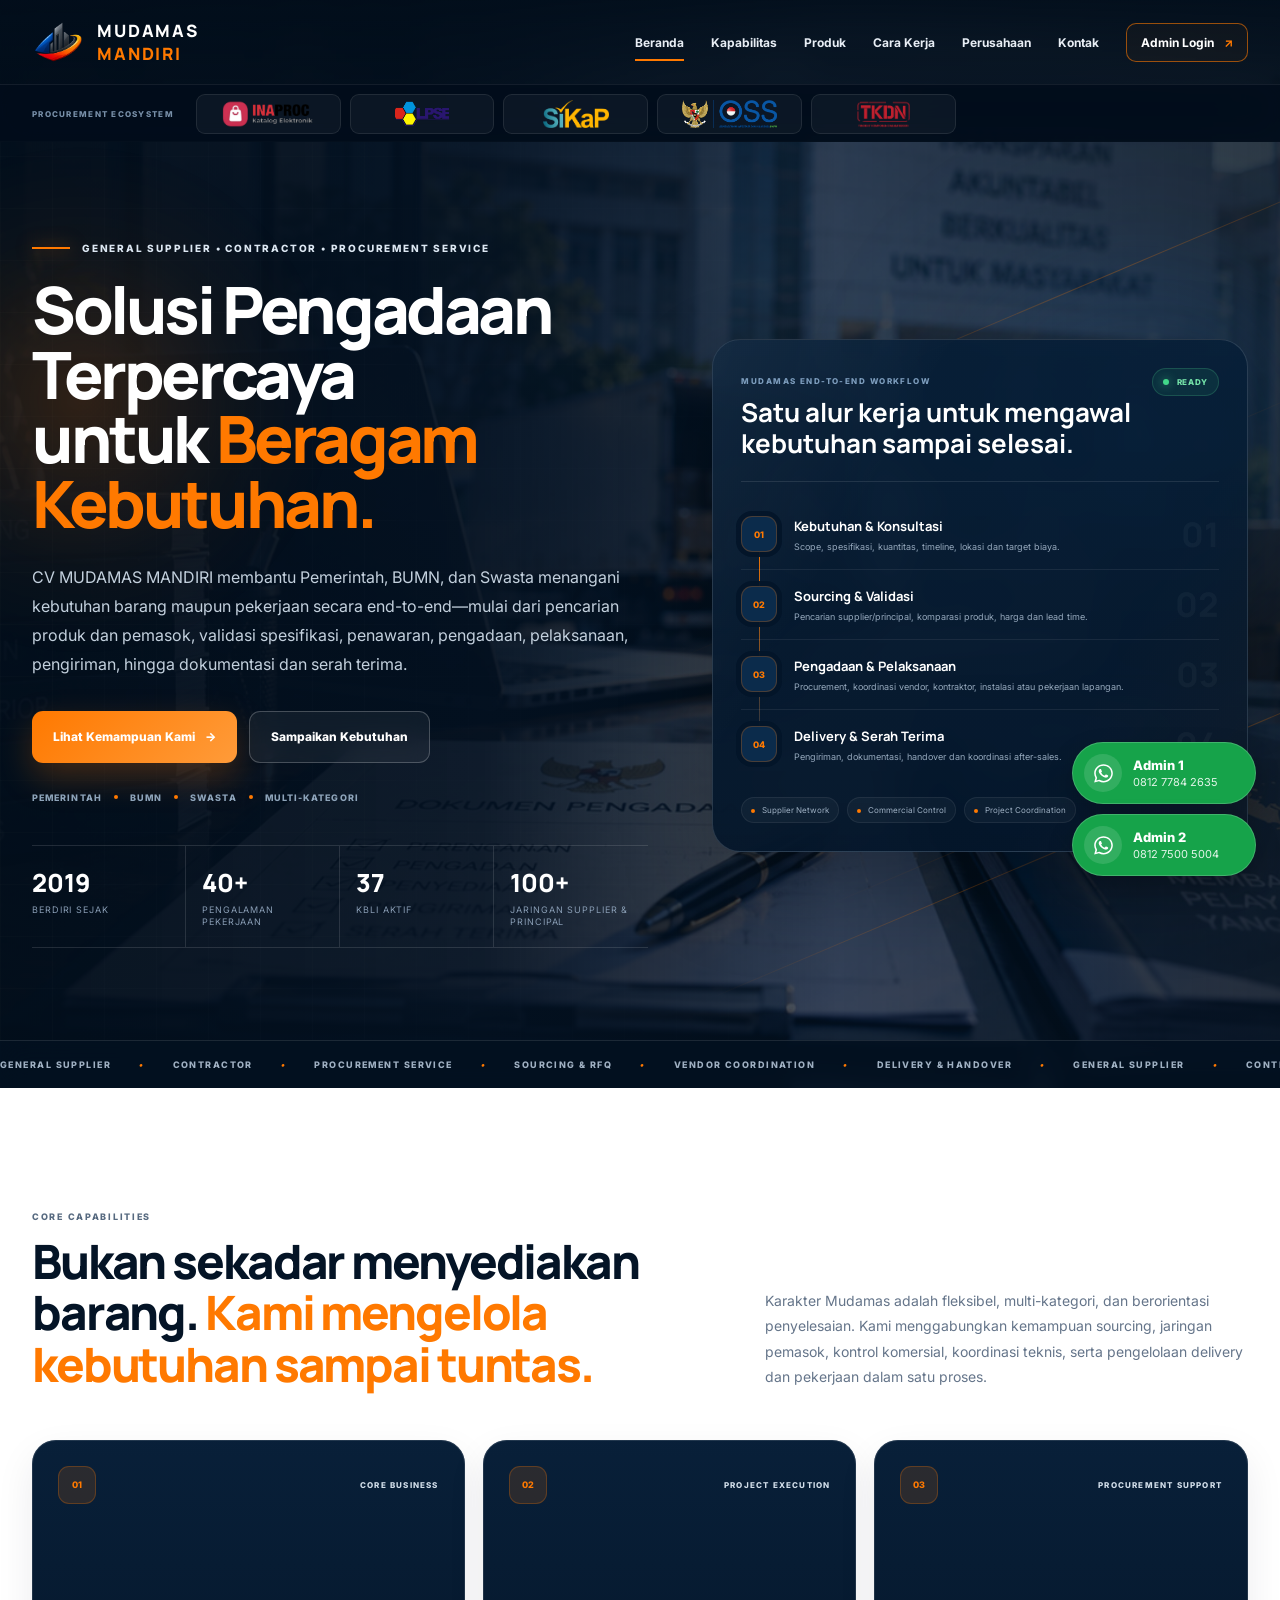
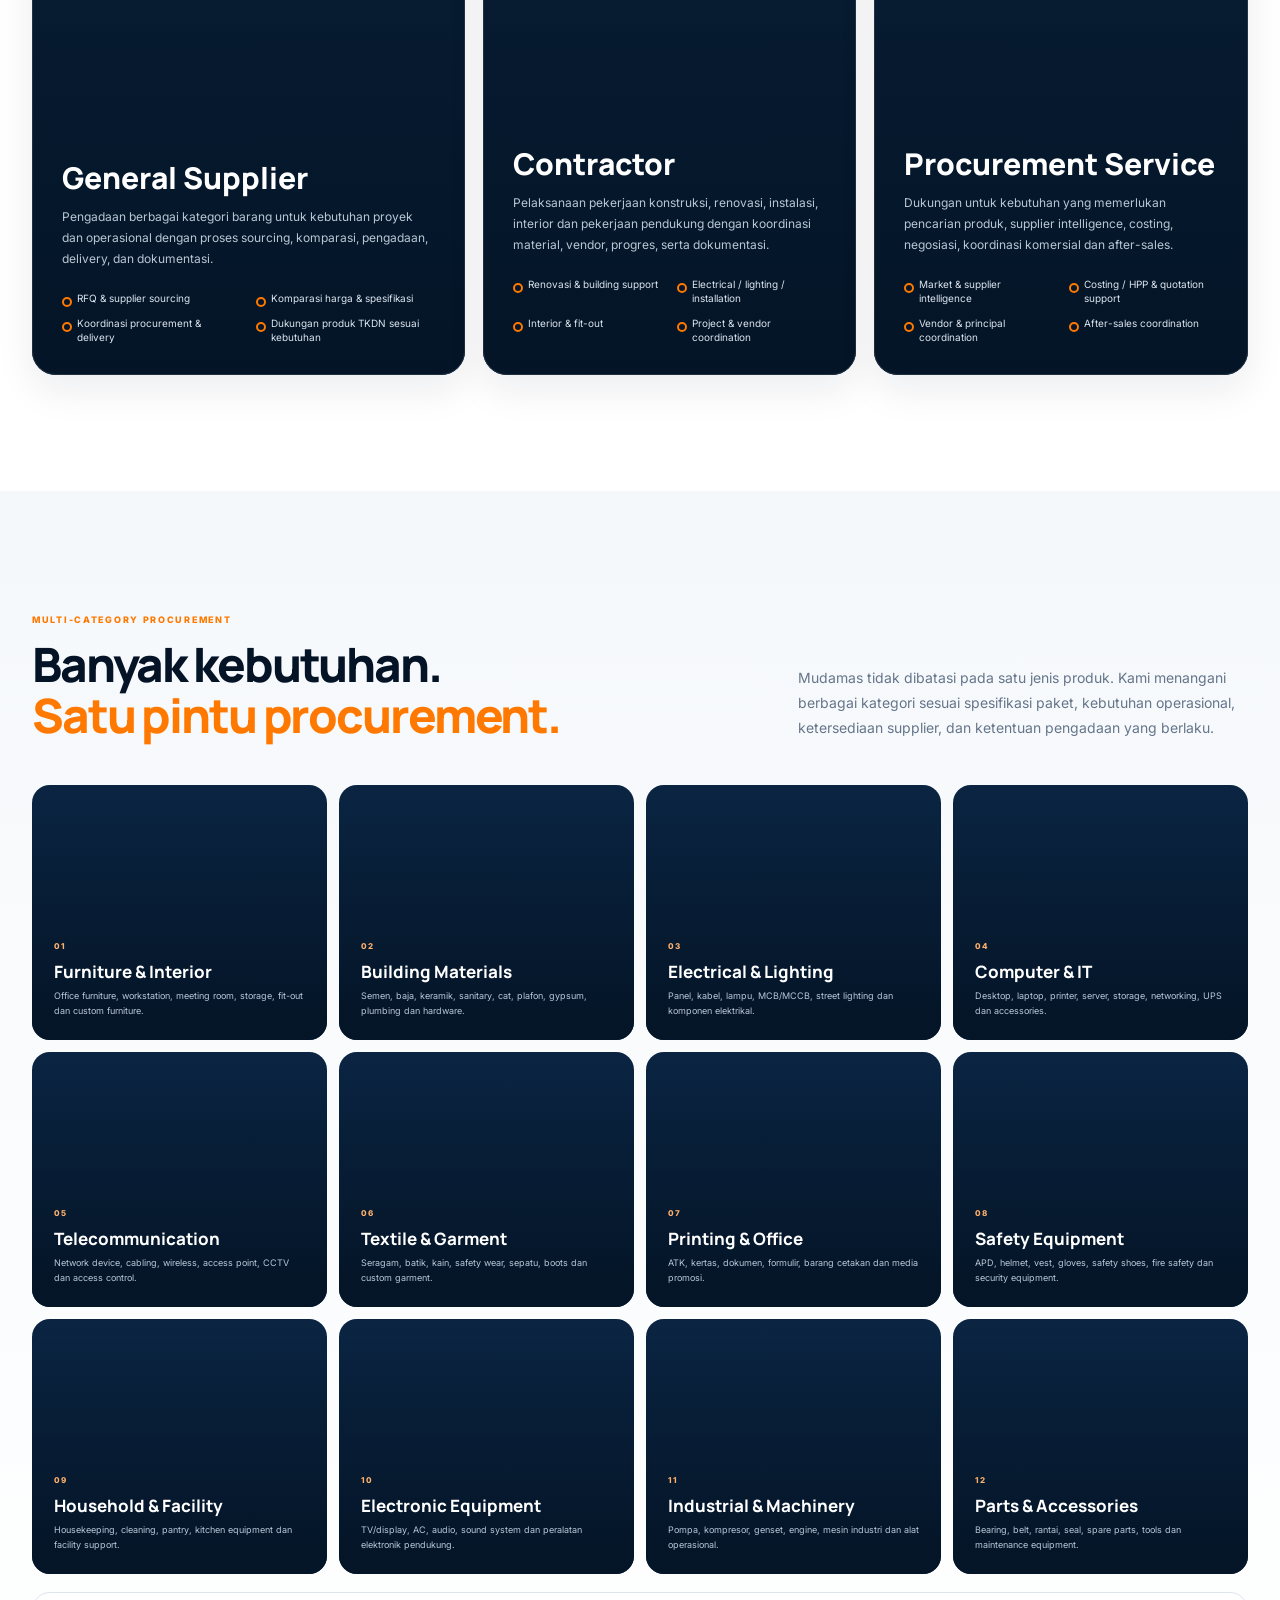
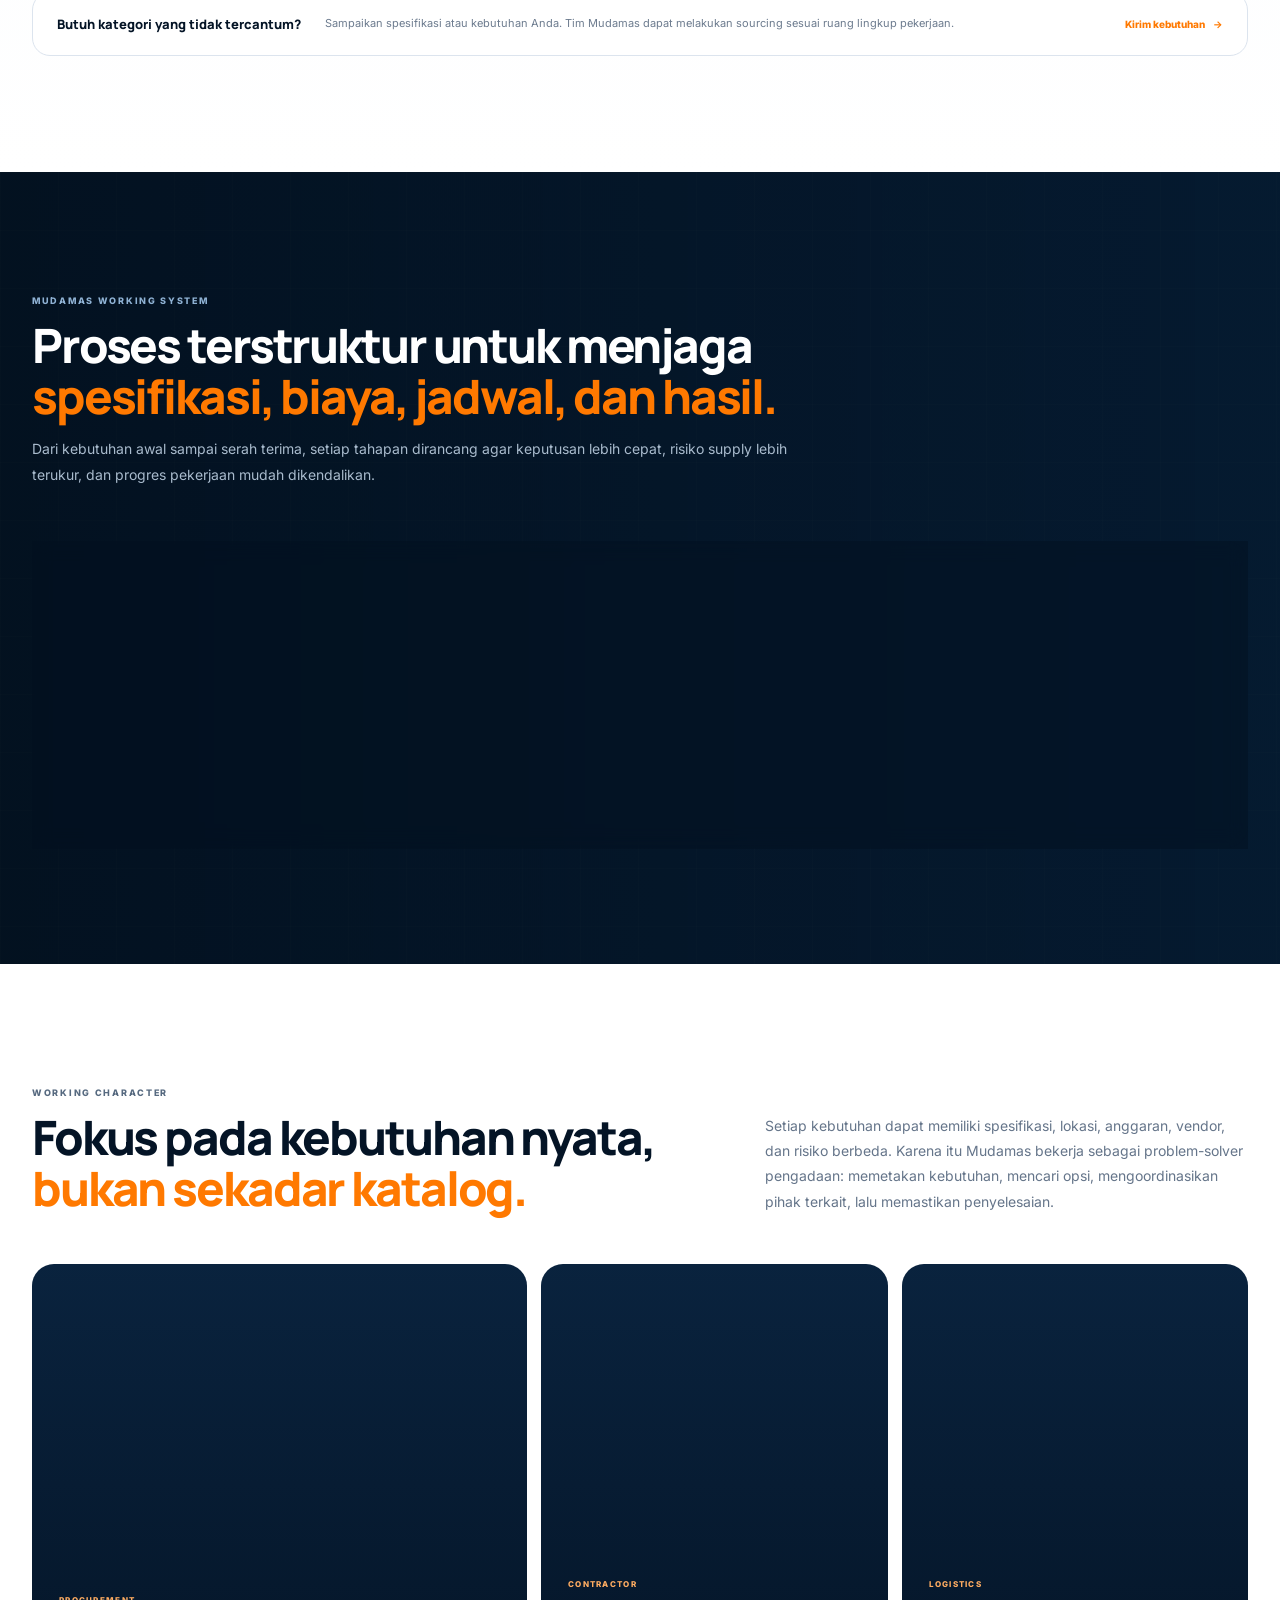
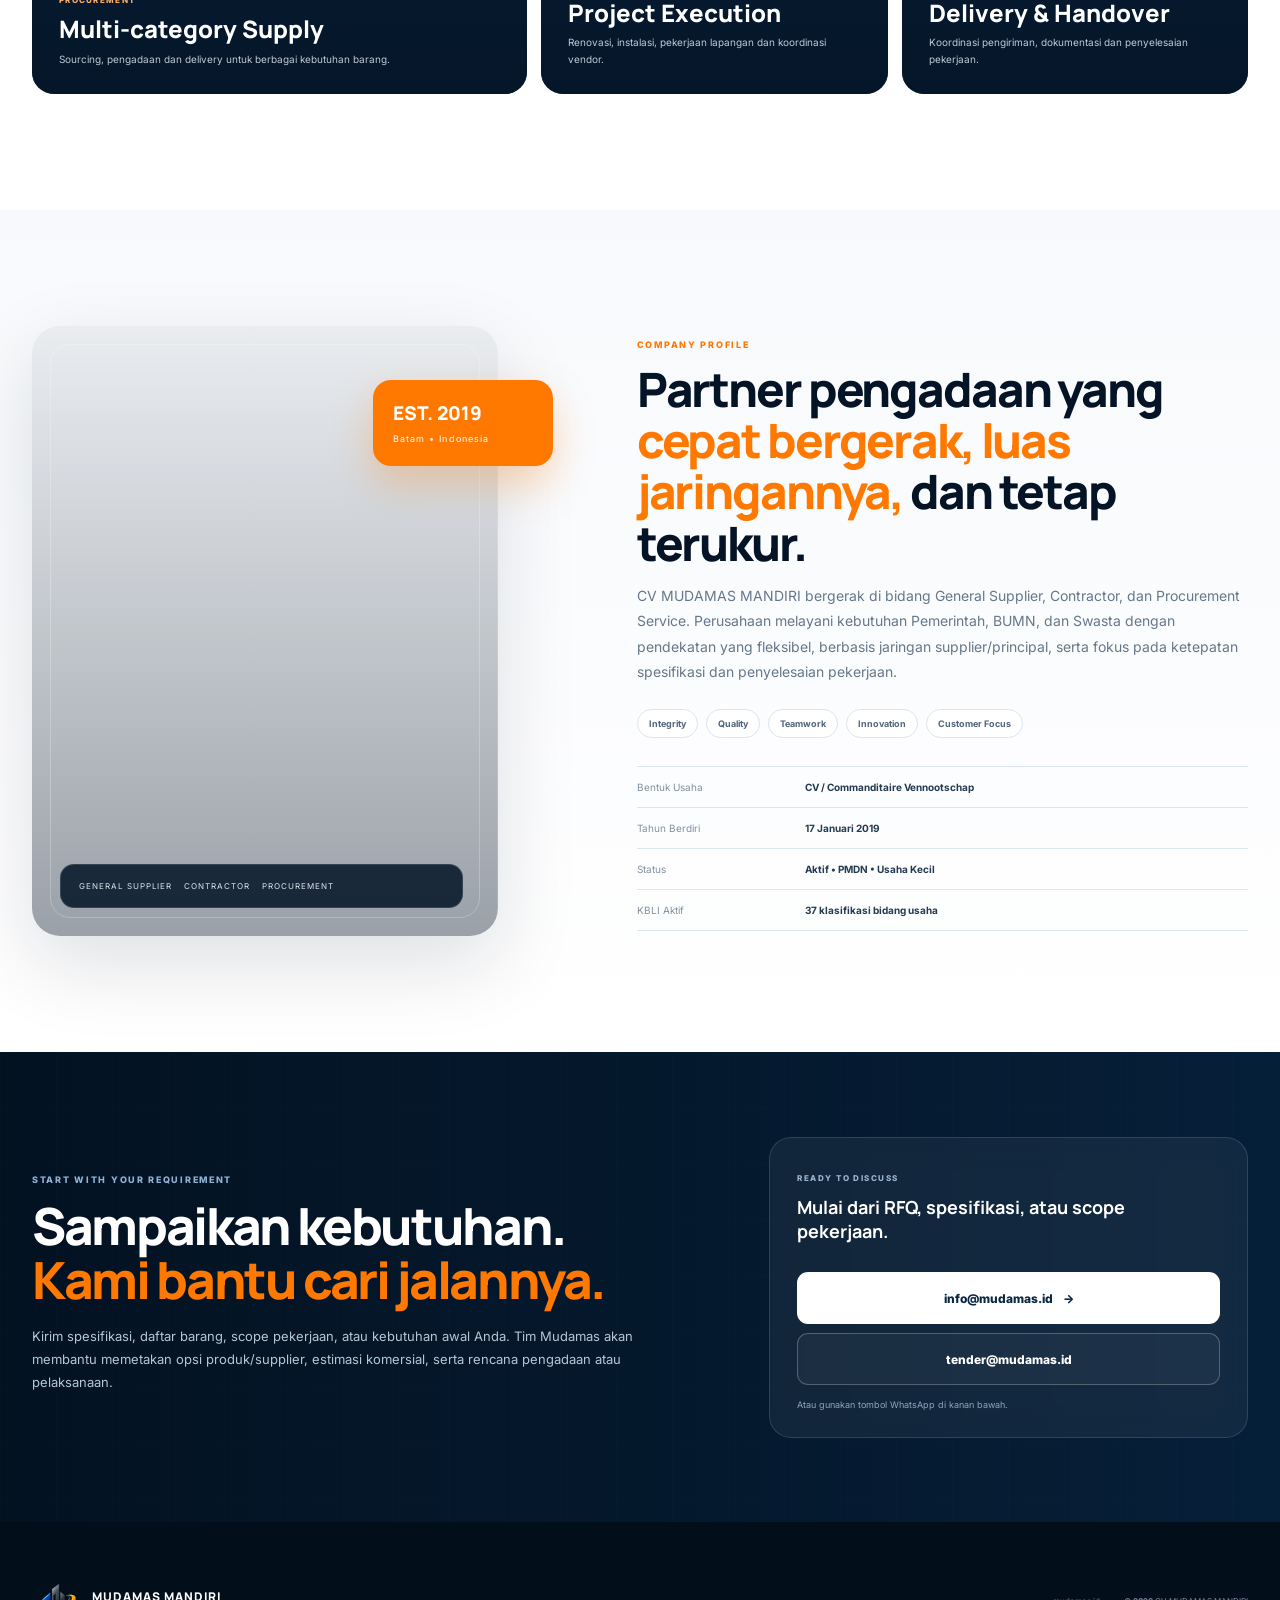
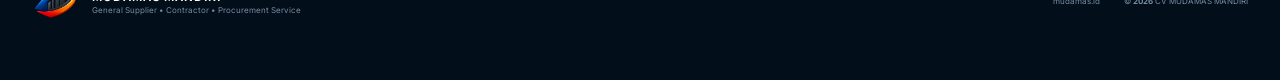
==== index.html @ b762121b "Add files via upload" ====
<!-- Mudamas Home Upgrade v2 — 10 Sep 2026 -->
<!DOCTYPE html>
<html lang="id">
<head>
  <meta charset="UTF-8" />
  <meta name="viewport" content="width=device-width, initial-scale=1.0" />
  <meta name="theme-color" content="#041426" />
  <meta name="description" content="CV MUDAMAS MANDIRI — General Supplier, Contractor, dan Procurement Service untuk kebutuhan Pemerintah, BUMN, dan Swasta." />
  <meta property="og:title" content="CV MUDAMAS MANDIRI | General Supplier • Contractor • Procurement Service" />
  <meta property="og:description" content="Solusi Pengadaan Terpercaya untuk Beragam Kebutuhan." />
  <meta property="og:image" content="hero-bg.jpg?v=20260910-6" />
  <title>CV MUDAMAS MANDIRI | General Supplier • Contractor • Procurement Service</title>
  <link rel="preconnect" href="https://fonts.googleapis.com">
  <link rel="preconnect" href="https://fonts.gstatic.com" crossorigin>
  <link href="https://fonts.googleapis.com/css2?family=Inter:wght@400;500;600;700;800&family=Manrope:wght@600;700;800&display=swap" rel="stylesheet">
  <link rel="stylesheet" href="styles.css?v=20260910-6" />
</head>
<body>
  <a class="skip-link" href="#main">Lewati ke konten</a>

  <header class="topbar" id="topbar">
    <div class="nav-inner">
      <a href="#home" class="brand" aria-label="CV MUDAMAS MANDIRI">
        <img src="logo.png?v=20260910-6" alt="Logo CV MUDAMAS MANDIRI" class="brand-logo" />
        <div class="brand-name">
          <strong>MUDAMAS</strong>
          <span>MANDIRI</span>
        </div>
      </a>

      <button class="menu-btn" id="menuBtn" aria-label="Buka menu" aria-expanded="false" aria-controls="nav">
        <span></span><span></span><span></span>
      </button>

      <nav class="nav" id="nav" aria-label="Navigasi utama">
        <a href="#home">Beranda</a>
        <a href="#capabilities">Kapabilitas</a>
        <a href="#categories">Produk</a>
        <a href="#process">Cara Kerja</a>
        <a href="#company">Perusahaan</a>
        <a href="#contact">Kontak</a>
        <a href="admin-login.html" class="nav-login">Admin Login <span>↗</span></a>
      </nav>
    </div>

    <div class="top-ecosystem" aria-label="Ekosistem pengadaan Mudamas Mandiri">
      <div class="top-ecosystem-inner">
        <span class="ecosystem-label">PROCUREMENT ECOSYSTEM</span>
        <div class="top-ecosystem-logos">
          <div class="top-logo" data-label="INAPROC V6">
            <img src="logo-inaproc.png?v=20260910-6" alt="INAPROC V6" onerror="this.hidden=true;this.nextElementSibling.hidden=false">
            <span hidden>INAPROC V6</span>
          </div>
          <div class="top-logo" data-label="SPSE">
            <img src="logo-spse.png?v=20260910-6" alt="SPSE" onerror="this.hidden=true;this.nextElementSibling.hidden=false">
            <span hidden>SPSE</span>
          </div>
          <div class="top-logo" data-label="SiKaP">
            <img src="logo-sikap.png?v=20260910-6" alt="SiKaP" onerror="this.hidden=true;this.nextElementSibling.hidden=false">
            <span hidden>SiKaP</span>
          </div>
          <div class="top-logo" data-label="OSS">
            <img src="logo-oss.png?v=20260910-6" alt="OSS" onerror="this.hidden=true;this.nextElementSibling.hidden=false">
            <span hidden>OSS</span>
          </div>
          <div class="top-logo" data-label="TKDN Support">
            <img src="logo-tkdn.png?v=20260910-6" alt="TKDN Support" onerror="this.hidden=true;this.nextElementSibling.hidden=false">
            <span hidden>TKDN SUPPORT</span>
          </div>
        </div>
      </div>
    </div>
  </header>

  <main id="main">
    <section class="hero" id="home">
      <div class="hero-bg" aria-hidden="true"></div>
      <div class="hero-grid" aria-hidden="true"></div>
      <div class="hero-glow glow-one" aria-hidden="true"></div>
      <div class="hero-glow glow-two" aria-hidden="true"></div>
      <div class="hero-vector" aria-hidden="true">
        <i class="v1"></i><i class="v2"></i><i class="v3"></i><i class="v4"></i>
      </div>

      <div class="hero-content">
        <div class="hero-copy reveal">
          <div class="hero-kicker"><span></span> GENERAL SUPPLIER • CONTRACTOR • PROCUREMENT SERVICE</div>
          <h1>
            Solusi Pengadaan Terpercaya<br>
            untuk <b>Beragam Kebutuhan.</b>
          </h1>
          <p>
            CV MUDAMAS MANDIRI membantu Pemerintah, BUMN, dan Swasta menangani kebutuhan barang maupun pekerjaan secara end-to-end—mulai dari pencarian produk dan pemasok, validasi spesifikasi, penawaran, pengadaan, pelaksanaan, pengiriman, hingga dokumentasi dan serah terima.
          </p>

          <div class="hero-actions">
            <a class="btn btn-orange" href="#capabilities">Lihat Kemampuan Kami <span>→</span></a>
            <a class="btn btn-glass" href="#contact">Sampaikan Kebutuhan</a>
          </div>

          <div class="trust-row" aria-label="Segmen layanan">
            <span>Pemerintah</span><i></i><span>BUMN</span><i></i><span>Swasta</span><i></i><span>Multi-Kategori</span>
          </div>

          <div class="hero-proof">
            <div><strong>2019</strong><span>Berdiri sejak</span></div>
            <div><strong>40+</strong><span>Pengalaman pekerjaan</span></div>
            <div><strong>37</strong><span>KBLI aktif</span></div>
            <div><strong>100+</strong><span>Jaringan supplier &amp; principal</span></div>
          </div>
        </div>

        <aside class="workflow-card reveal delay-1" aria-label="Alur kerja Mudamas">
          <div class="workflow-head">
            <div>
              <span class="micro">MUDAMAS END-TO-END WORKFLOW</span>
              <h2>Satu alur kerja untuk mengawal kebutuhan sampai selesai.</h2>
            </div>
            <span class="status-pill"><i></i> READY</span>
          </div>

          <div class="workflow-steps">
            <article>
              <span class="step-no">01</span>
              <div><strong>Kebutuhan &amp; Konsultasi</strong><p>Scope, spesifikasi, kuantitas, timeline, lokasi dan target biaya.</p></div>
              <b>01</b>
            </article>
            <article>
              <span class="step-no">02</span>
              <div><strong>Sourcing &amp; Validasi</strong><p>Pencarian supplier/principal, komparasi produk, harga dan lead time.</p></div>
              <b>02</b>
            </article>
            <article>
              <span class="step-no">03</span>
              <div><strong>Pengadaan &amp; Pelaksanaan</strong><p>Procurement, koordinasi vendor, kontraktor, instalasi atau pekerjaan lapangan.</p></div>
              <b>03</b>
            </article>
            <article>
              <span class="step-no">04</span>
              <div><strong>Delivery &amp; Serah Terima</strong><p>Pengiriman, dokumentasi, handover dan koordinasi after-sales.</p></div>
              <b>04</b>
            </article>
          </div>

          <div class="workflow-foot">
            <span><i></i> Supplier Network</span>
            <span><i></i> Commercial Control</span>
            <span><i></i> Project Coordination</span>
          </div>
        </aside>
      </div>

      <div class="hero-bottom" aria-hidden="true">
        <div class="ticker-track">
          <span>GENERAL SUPPLIER</span><i>•</i><span>CONTRACTOR</span><i>•</i><span>PROCUREMENT SERVICE</span><i>•</i><span>SOURCING &amp; RFQ</span><i>•</i><span>VENDOR COORDINATION</span><i>•</i><span>DELIVERY &amp; HANDOVER</span><i>•</i>
          <span>GENERAL SUPPLIER</span><i>•</i><span>CONTRACTOR</span><i>•</i><span>PROCUREMENT SERVICE</span><i>•</i><span>SOURCING &amp; RFQ</span><i>•</i><span>VENDOR COORDINATION</span><i>•</i><span>DELIVERY &amp; HANDOVER</span><i>•</i>
        </div>
      </div>
    </section>


    <section class="capabilities section" id="capabilities">
      <div class="section-shell">
        <div class="section-title-row reveal">
          <div>
            <span class="eyebrow">CORE CAPABILITIES</span>
            <h2>Bukan sekadar menyediakan barang. <span>Kami mengelola kebutuhan sampai tuntas.</span></h2>
          </div>
          <p>
            Karakter Mudamas adalah fleksibel, multi-kategori, dan berorientasi penyelesaian. Kami menggabungkan kemampuan sourcing, jaringan pemasok, kontrol komersial, koordinasi teknis, serta pengelolaan delivery dan pekerjaan dalam satu proses.
          </p>
        </div>

        <div class="capability-layout">
          <article class="cap-feature cap-feature-photo cap-supplier reveal">
            <div class="cap-overlay"></div>
            <div class="cap-top"><span class="cap-no">01</span><span class="cap-tag">CORE BUSINESS</span></div>
            <div class="cap-body">
              <h3>General Supplier</h3>
              <p>Pengadaan berbagai kategori barang untuk kebutuhan proyek dan operasional dengan proses sourcing, komparasi, pengadaan, delivery, dan dokumentasi.</p>
              <ul>
                <li>RFQ &amp; supplier sourcing</li>
                <li>Komparasi harga &amp; spesifikasi</li>
                <li>Koordinasi procurement &amp; delivery</li>
                <li>Dukungan produk TKDN sesuai kebutuhan</li>
              </ul>
            </div>
          </article>

          <article class="cap-feature cap-feature-photo cap-contractor reveal delay-1">
            <div class="cap-overlay"></div>
            <div class="cap-top"><span class="cap-no">02</span><span class="cap-tag">PROJECT EXECUTION</span></div>
            <div class="cap-body">
              <h3>Contractor</h3>
              <p>Pelaksanaan pekerjaan konstruksi, renovasi, instalasi, interior dan pekerjaan pendukung dengan koordinasi material, vendor, progres, serta dokumentasi.</p>
              <ul>
                <li>Renovasi &amp; building support</li>
                <li>Electrical / lighting / installation</li>
                <li>Interior &amp; fit-out</li>
                <li>Project &amp; vendor coordination</li>
              </ul>
            </div>
          </article>

          <article class="cap-feature cap-feature-photo cap-procurement reveal delay-2">
            <div class="cap-overlay"></div>
            <div class="cap-top"><span class="cap-no">03</span><span class="cap-tag">PROCUREMENT SUPPORT</span></div>
            <div class="cap-body">
              <h3>Procurement Service</h3>
              <p>Dukungan untuk kebutuhan yang memerlukan pencarian produk, supplier intelligence, costing, negosiasi, koordinasi komersial dan after-sales.</p>
              <ul>
                <li>Market &amp; supplier intelligence</li>
                <li>Costing / HPP &amp; quotation support</li>
                <li>Vendor &amp; principal coordination</li>
                <li>After-sales coordination</li>
              </ul>
            </div>
          </article>
        </div>
      </div>
    </section>

    <section class="categories section" id="categories">
      <div class="section-shell">
        <div class="category-intro reveal">
          <div>
            <span class="eyebrow orange">MULTI-CATEGORY PROCUREMENT</span>
            <h2>Banyak kebutuhan.<br><span>Satu pintu procurement.</span></h2>
          </div>
          <p>
            Mudamas tidak dibatasi pada satu jenis produk. Kami menangani berbagai kategori sesuai spesifikasi paket, kebutuhan operasional, ketersediaan supplier, dan ketentuan pengadaan yang berlaku.
          </p>
        </div>

        <div class="category-grid">
          <article class="cat cat-01 reveal"><div class="cat-shade"></div><div class="cat-copy"><span>01</span><h3>Furniture &amp; Interior</h3><p>Office furniture, workstation, meeting room, storage, fit-out dan custom furniture.</p></div></article>
          <article class="cat cat-02 reveal"><div class="cat-shade"></div><div class="cat-copy"><span>02</span><h3>Building Materials</h3><p>Semen, baja, keramik, sanitary, cat, plafon, gypsum, plumbing dan hardware.</p></div></article>
          <article class="cat cat-03 reveal"><div class="cat-shade"></div><div class="cat-copy"><span>03</span><h3>Electrical &amp; Lighting</h3><p>Panel, kabel, lampu, MCB/MCCB, street lighting dan komponen elektrikal.</p></div></article>
          <article class="cat cat-04 reveal"><div class="cat-shade"></div><div class="cat-copy"><span>04</span><h3>Computer &amp; IT</h3><p>Desktop, laptop, printer, server, storage, networking, UPS dan accessories.</p></div></article>
          <article class="cat cat-05 reveal"><div class="cat-shade"></div><div class="cat-copy"><span>05</span><h3>Telecommunication</h3><p>Network device, cabling, wireless, access point, CCTV dan access control.</p></div></article>
          <article class="cat cat-06 reveal"><div class="cat-shade"></div><div class="cat-copy"><span>06</span><h3>Textile &amp; Garment</h3><p>Seragam, batik, kain, safety wear, sepatu, boots dan custom garment.</p></div></article>
          <article class="cat cat-07 reveal"><div class="cat-shade"></div><div class="cat-copy"><span>07</span><h3>Printing &amp; Office</h3><p>ATK, kertas, dokumen, formulir, barang cetakan dan media promosi.</p></div></article>
          <article class="cat cat-08 reveal"><div class="cat-shade"></div><div class="cat-copy"><span>08</span><h3>Safety Equipment</h3><p>APD, helmet, vest, gloves, safety shoes, fire safety dan security equipment.</p></div></article>
          <article class="cat cat-09 reveal"><div class="cat-shade"></div><div class="cat-copy"><span>09</span><h3>Household &amp; Facility</h3><p>Housekeeping, cleaning, pantry, kitchen equipment dan facility support.</p></div></article>
          <article class="cat cat-10 reveal"><div class="cat-shade"></div><div class="cat-copy"><span>10</span><h3>Electronic Equipment</h3><p>TV/display, AC, audio, sound system dan peralatan elektronik pendukung.</p></div></article>
          <article class="cat cat-11 reveal"><div class="cat-shade"></div><div class="cat-copy"><span>11</span><h3>Industrial &amp; Machinery</h3><p>Pompa, kompresor, genset, engine, mesin industri dan alat operasional.</p></div></article>
          <article class="cat cat-12 reveal"><div class="cat-shade"></div><div class="cat-copy"><span>12</span><h3>Parts &amp; Accessories</h3><p>Bearing, belt, rantai, seal, spare parts, tools dan maintenance equipment.</p></div></article>
        </div>

        <div class="category-note reveal">
          <span>Butuh kategori yang tidak tercantum?</span>
          <p>Sampaikan spesifikasi atau kebutuhan Anda. Tim Mudamas dapat melakukan sourcing sesuai ruang lingkup pekerjaan.</p>
          <a href="#contact">Kirim kebutuhan <b>→</b></a>
        </div>
      </div>
    </section>

    <section class="process section" id="process">
      <div class="process-bg" aria-hidden="true"></div>
      <div class="process-grid" aria-hidden="true"></div>
      <div class="section-shell process-shell">
        <div class="process-head reveal">
          <span class="eyebrow light">MUDAMAS WORKING SYSTEM</span>
          <h2>Proses terstruktur untuk menjaga <span>spesifikasi, biaya, jadwal, dan hasil.</span></h2>
          <p>Dari kebutuhan awal sampai serah terima, setiap tahapan dirancang agar keputusan lebih cepat, risiko supply lebih terukur, dan progres pekerjaan mudah dikendalikan.</p>
        </div>

        <div class="process-rail reveal delay-1">
          <article><div class="process-number">01</div><span>REQUIREMENT</span><strong>Memahami Kebutuhan</strong><p>Scope, spesifikasi, kuantitas, timeline, lokasi, dokumen dan target proyek.</p></article>
          <article><div class="process-number">02</div><span>SOURCING</span><strong>Mencari Opsi Terbaik</strong><p>Supplier/principal, produk alternatif, lead time, ketersediaan dan kesesuaian teknis.</p></article>
          <article><div class="process-number">03</div><span>COMMERCIAL</span><strong>Validasi &amp; Penawaran</strong><p>Komparasi harga, costing, syarat pembayaran, spesifikasi dan risiko supply.</p></article>
          <article><div class="process-number">04</div><span>EXECUTION</span><strong>Pengadaan / Pelaksanaan</strong><p>Procurement, vendor coordination, delivery, instalasi atau pekerjaan lapangan.</p></article>
          <article><div class="process-number">05</div><span>HANDOVER</span><strong>Serah Terima &amp; Support</strong><p>Dokumentasi, penyelesaian, handover dan koordinasi purna jual bila diperlukan.</p></article>
        </div>
      </div>
    </section>

    <section class="projects section" id="projects">
      <div class="section-shell">
        <div class="section-title-row reveal">
          <div>
            <span class="eyebrow">WORKING CHARACTER</span>
            <h2>Fokus pada kebutuhan nyata, <span>bukan sekadar katalog.</span></h2>
          </div>
          <p>
            Setiap kebutuhan dapat memiliki spesifikasi, lokasi, anggaran, vendor, dan risiko berbeda. Karena itu Mudamas bekerja sebagai problem-solver pengadaan: memetakan kebutuhan, mencari opsi, mengoordinasikan pihak terkait, lalu memastikan penyelesaian.
          </p>
        </div>

        <div class="project-showcase">
          <article class="project-card project-01 reveal">
            <div class="project-shade"></div>
            <div class="project-copy"><span>PROCUREMENT</span><h3>Multi-category Supply</h3><p>Sourcing, pengadaan dan delivery untuk berbagai kebutuhan barang.</p></div>
          </article>
          <article class="project-card project-02 reveal delay-1">
            <div class="project-shade"></div>
            <div class="project-copy"><span>CONTRACTOR</span><h3>Project Execution</h3><p>Renovasi, instalasi, pekerjaan lapangan dan koordinasi vendor.</p></div>
          </article>
          <article class="project-card project-03 reveal delay-2">
            <div class="project-shade"></div>
            <div class="project-copy"><span>LOGISTICS</span><h3>Delivery &amp; Handover</h3><p>Koordinasi pengiriman, dokumentasi dan penyelesaian pekerjaan.</p></div>
          </article>
        </div>
      </div>
    </section>

    <section class="company section" id="company">
      <div class="section-shell company-grid">
        <div class="company-visual reveal" aria-hidden="true">
          <div class="company-image"></div>
          <div class="company-badge"><strong>EST. 2019</strong><span>Batam • Indonesia</span></div>
          <div class="company-mini"><span>GENERAL SUPPLIER</span><span>CONTRACTOR</span><span>PROCUREMENT</span></div>
        </div>

        <div class="company-copy reveal delay-1">
          <span class="eyebrow orange">COMPANY PROFILE</span>
          <h2>Partner pengadaan yang <span>cepat bergerak, luas jaringannya,</span> dan tetap terukur.</h2>
          <p>
            CV MUDAMAS MANDIRI bergerak di bidang General Supplier, Contractor, dan Procurement Service. Perusahaan melayani kebutuhan Pemerintah, BUMN, dan Swasta dengan pendekatan yang fleksibel, berbasis jaringan supplier/principal, serta fokus pada ketepatan spesifikasi dan penyelesaian pekerjaan.
          </p>

          <div class="company-values">
            <span>Integrity</span><span>Quality</span><span>Teamwork</span><span>Innovation</span><span>Customer Focus</span>
          </div>

          <div class="company-facts">
            <div><span>Bentuk Usaha</span><strong>CV / Commanditaire Vennootschap</strong></div>
            <div><span>Tahun Berdiri</span><strong>17 Januari 2019</strong></div>
            <div><span>Status</span><strong>Aktif • PMDN • Usaha Kecil</strong></div>
            <div><span>KBLI Aktif</span><strong>37 klasifikasi bidang usaha</strong></div>
          </div>


        </div>
      </div>
    </section>

    <section class="cta" id="contact">
      <div class="cta-bg" aria-hidden="true"></div>
      <div class="cta-grid" aria-hidden="true"></div>
      <div class="cta-inner reveal">
        <div>
          <span class="eyebrow light">START WITH YOUR REQUIREMENT</span>
          <h2>Sampaikan kebutuhan.<br><span>Kami bantu cari jalannya.</span></h2>
          <p>Kirim spesifikasi, daftar barang, scope pekerjaan, atau kebutuhan awal Anda. Tim Mudamas akan membantu memetakan opsi produk/supplier, estimasi komersial, serta rencana pengadaan atau pelaksanaan.</p>
        </div>
        <div class="cta-card">
          <span class="cta-label">READY TO DISCUSS</span>
          <strong>Mulai dari RFQ, spesifikasi, atau scope pekerjaan.</strong>
          <a href="mailto:info@mudamas.id" class="btn btn-white">info@mudamas.id <span>→</span></a>
          <a href="mailto:tender@mudamas.id" class="btn btn-outline-white">tender@mudamas.id</a>
          <small>Atau gunakan tombol WhatsApp di kanan bawah.</small>
        </div>
      </div>
    </section>
  </main>

  <footer class="footer">
    <div class="footer-inner">
      <div class="footer-brand">
        <img src="logo.png?v=20260910-6" alt="Logo Mudamas Mandiri" />
        <div><strong>MUDAMAS MANDIRI</strong><span>General Supplier • Contractor • Procurement Service</span></div>
      </div>
      <div class="footer-meta">
        <span>mudamas.id</span><span>© <b id="year"></b> CV MUDAMAS MANDIRI</span>
      </div>
    </div>
  </footer>

  <div class="wa-float" aria-label="Kontak WhatsApp CV Mudamas Mandiri">
    <a class="wa-button" href="https://wa.me/6281277842635?text=Halo%20CV%20Mudamas%20Mandiri%2C%20saya%20ingin%20menanyakan%20informasi%20lebih%20lanjut." target="_blank" rel="noopener noreferrer" aria-label="Hubungi Admin 1 melalui WhatsApp">
      <span class="wa-icon" aria-hidden="true"><svg viewBox="0 0 32 32"><path d="M16.04 3C8.86 3 3.03 8.73 3.03 15.81c0 2.25.6 4.44 1.73 6.36L3 28.6l6.62-1.73a13.17 13.17 0 0 0 6.41 1.64h.01C23.22 28.51 29 22.77 29 15.7 29 8.63 23.22 3 16.04 3Zm0 23.35h-.01a11.03 11.03 0 0 1-5.62-1.52l-.4-.24-3.93 1.03 1.05-3.78-.26-.39a10.63 10.63 0 0 1-1.7-5.75c0-5.86 4.86-10.63 10.85-10.63 2.9 0 5.63 1.1 7.68 3.1a10.46 10.46 0 0 1 3.18 7.55c0 5.86-4.86 10.63-10.84 10.63Zm5.95-7.96c-.33-.16-1.93-.94-2.23-1.05-.3-.11-.52-.16-.74.16-.22.32-.86 1.05-1.05 1.27-.19.22-.38.24-.71.08-.33-.16-1.38-.5-2.63-1.6a9.72 9.72 0 0 1-1.82-2.23c-.19-.32-.02-.5.14-.66.15-.15.33-.38.49-.57.16-.19.22-.32.33-.54.11-.22.05-.41-.03-.57-.08-.16-.74-1.76-1.01-2.4-.27-.64-.54-.55-.74-.56h-.63c-.22 0-.57.08-.87.41-.3.32-1.14 1.1-1.14 2.68 0 1.57 1.16 3.09 1.32 3.31.16.22 2.28 3.43 5.53 4.81.77.33 1.37.52 1.84.67.77.24 1.47.21 2.03.13.62-.09 1.93-.78 2.2-1.54.27-.76.27-1.41.19-1.54-.08-.13-.3-.21-.63-.37Z"/></svg></span>
      <span class="wa-copy"><strong>Admin 1</strong><small>0812 7784 2635</small></span>
    </a>
    <a class="wa-button" href="https://wa.me/6281275005004?text=Halo%20CV%20Mudamas%20Mandiri%2C%20saya%20ingin%20menanyakan%20informasi%20lebih%20lanjut." target="_blank" rel="noopener noreferrer" aria-label="Hubungi Admin 2 melalui WhatsApp">
      <span class="wa-icon" aria-hidden="true"><svg viewBox="0 0 32 32"><path d="M16.04 3C8.86 3 3.03 8.73 3.03 15.81c0 2.25.6 4.44 1.73 6.36L3 28.6l6.62-1.73a13.17 13.17 0 0 0 6.41 1.64h.01C23.22 28.51 29 22.77 29 15.7 29 8.63 23.22 3 16.04 3Zm0 23.35h-.01a11.03 11.03 0 0 1-5.62-1.52l-.4-.24-3.93 1.03 1.05-3.78-.26-.39a10.63 10.63 0 0 1-1.7-5.75c0-5.86 4.86-10.63 10.85-10.63 2.9 0 5.63 1.1 7.68 3.1a10.46 10.46 0 0 1 3.18 7.55c0 5.86-4.86 10.63-10.84 10.63Zm5.95-7.96c-.33-.16-1.93-.94-2.23-1.05-.3-.11-.52-.16-.74.16-.22.32-.86 1.05-1.05 1.27-.19.22-.38.24-.71.08-.33-.16-1.38-.5-2.63-1.6a9.72 9.72 0 0 1-1.82-2.23c-.19-.32-.02-.5.14-.66.15-.15.33-.38.49-.57.16-.19.22-.32.33-.54.11-.22.05-.41-.03-.57-.08-.16-.74-1.76-1.01-2.4-.27-.64-.54-.55-.74-.56h-.63c-.22 0-.57.08-.87.41-.3.32-1.14 1.1-1.14 2.68 0 1.57 1.16 3.09 1.32 3.31.16.22 2.28 3.43 5.53 4.81.77.33 1.37.52 1.84.67.77.24 1.47.21 2.03.13.62-.09 1.93-.78 2.2-1.54.27-.76.27-1.41.19-1.54-.08-.13-.3-.21-.63-.37Z"/></svg></span>
      <span class="wa-copy"><strong>Admin 2</strong><small>0812 7500 5004</small></span>
    </a>
  </div>

  <script src="app.js?v=20260910-6"></script>
</body>
</html>
---- styles.css ----
/* Mudamas Home Upgrade v2 — 10 Sep 2026 */
:root{
  --navy:#041426;--navy2:#071d35;--navy3:#0b2e52;--blue:#174f86;
  --orange:#ff7900;--orange2:#ff9b39;--ink:#0d2038;--muted:#65758a;
  --soft:#f4f7fb;--line:#dce4ee;--white:#fff;--green:#42d98a;
  --shell:min(1460px,calc(100% - 64px));--radius:24px;
  --shadow:0 28px 80px rgba(4,24,46,.13);--shadow2:0 18px 50px rgba(0,0,0,.18)
}
*{box-sizing:border-box}html{scroll-behavior:smooth}body{margin:0;font-family:Inter,system-ui,-apple-system,BlinkMacSystemFont,"Segoe UI",sans-serif;color:var(--ink);background:#fff;overflow-x:hidden}a{text-decoration:none;color:inherit}img{max-width:100%}.skip-link{position:absolute;left:-9999px}.skip-link:focus{left:12px;top:12px;z-index:9999;background:#fff;color:#111;padding:10px 14px;border-radius:8px}

/* TOP NAV */
.topbar{position:fixed;inset:0 0 auto;z-index:100;height:142px;background:linear-gradient(180deg,rgba(2,14,27,.96),rgba(2,14,27,.68));backdrop-filter:blur(18px);border-bottom:1px solid rgba(255,255,255,.08);transition:height .28s ease,background .28s ease,box-shadow .28s ease}.topbar.scrolled{height:124px;background:rgba(3,17,32,.96);box-shadow:0 10px 34px rgba(0,0,0,.16)}.nav-inner{width:var(--shell);height:84px;margin:auto;display:flex;align-items:center;justify-content:space-between;gap:34px}.brand{display:flex;align-items:center;gap:13px;color:#fff;flex:0 0 auto}.brand-logo{width:52px;height:52px;object-fit:contain}.brand-name{display:grid;line-height:.93}.brand-name strong,.brand-name span{font:800 17px Manrope;letter-spacing:.11em}.brand-name span{color:var(--orange)}.nav{display:flex;align-items:center;gap:27px;color:#e8eef5;font-size:12px;font-weight:700}.nav>a:not(.nav-login){position:relative;padding:31px 0;white-space:nowrap}.nav>a:not(.nav-login):after{content:"";position:absolute;left:0;right:100%;bottom:20px;height:2px;background:var(--orange);transition:.25s}.nav>a:hover:after,.nav>a.active:after{right:0}.nav-login{border:1px solid rgba(255,121,0,.58);padding:11px 14px;border-radius:10px;color:#fff;background:rgba(255,121,0,.04)}.nav-login span{color:var(--orange);margin-left:7px}.menu-btn{display:none;background:none;border:0;padding:8px;cursor:pointer}.menu-btn span{display:block;width:25px;height:2px;background:#fff;margin:5px;transition:.25s}

/* HERO */
.hero{position:relative;min-height:970px;padding-top:84px;color:#fff;display:flex;align-items:center;overflow:hidden;background:var(--navy)}.hero-bg{position:absolute;inset:0;background-image:linear-gradient(90deg,rgba(2,14,27,.97) 0%,rgba(3,17,33,.94) 38%,rgba(3,20,38,.70) 65%,rgba(2,16,30,.83) 100%),url('hero-bg.jpg?v=20260910-6');background-size:cover;background-position:center;transform:scale(1.025);animation:heroFloat 20s ease-in-out infinite alternate}.hero-grid{position:absolute;inset:0;opacity:.32;background-image:linear-gradient(rgba(255,255,255,.038) 1px,transparent 1px),linear-gradient(90deg,rgba(255,255,255,.038) 1px,transparent 1px);background-size:52px 52px;mask-image:linear-gradient(90deg,#000,rgba(0,0,0,.15) 75%,transparent)}.hero-glow{position:absolute;border-radius:50%;filter:blur(2px);pointer-events:none}.glow-one{width:520px;height:520px;left:-180px;top:140px;background:radial-gradient(circle,rgba(255,121,0,.18),rgba(255,121,0,.04) 44%,transparent 70%)}.glow-two{width:700px;height:700px;right:-210px;top:90px;background:radial-gradient(circle,rgba(28,103,178,.24),rgba(28,103,178,.04) 45%,transparent 70%)}.hero-vector{position:absolute;inset:0;overflow:hidden;pointer-events:none}.hero-vector i{position:absolute;height:1px;background:linear-gradient(90deg,transparent,rgba(255,121,0,.6),transparent);transform:rotate(-23deg);opacity:.45}.v1{width:70vw;right:-22vw;top:25%;animation:vectorMove 12s linear infinite}.v2{width:54vw;right:-5vw;top:48%;animation:vectorMove 15s linear infinite reverse}.v3{width:66vw;right:-28vw;top:68%;animation:vectorMove 18s linear infinite}.v4{width:42vw;right:4vw;top:82%;animation:vectorMove 22s linear infinite reverse}.hero-content{position:relative;z-index:3;width:var(--shell);margin:0 auto;display:grid;grid-template-columns:minmax(0,1.07fr) minmax(520px,.93fr);gap:clamp(42px,5vw,92px);align-items:center;padding:100px 0 140px}.hero-copy{max-width:850px}.hero-kicker{display:flex;align-items:center;gap:12px;font-size:10px;letter-spacing:.18em;font-weight:800;color:#dce7f2}.hero-kicker span{width:38px;height:2px;background:var(--orange);box-shadow:0 0 18px rgba(255,121,0,.7)}.hero h1{font:800 clamp(50px,5.1vw,84px)/.99 Manrope;margin:23px 0 27px;letter-spacing:-.052em;max-width:950px}.hero h1 em{font-style:normal;color:#fff}.hero h1 b{font-weight:800;color:var(--orange)}.hero-copy>p{font-size:16px;line-height:1.82;color:#c3d0dd;max-width:760px;margin:0}.hero-actions{display:flex;gap:12px;margin-top:32px}.btn{min-height:52px;padding:0 21px;border-radius:11px;display:inline-flex;align-items:center;justify-content:center;font-size:12px;font-weight:800;transition:transform .22s,box-shadow .22s,background .22s}.btn:hover{transform:translateY(-2px)}.btn-orange{color:#fff;background:linear-gradient(135deg,var(--orange),var(--orange2));box-shadow:0 14px 34px rgba(255,121,0,.25)}.btn-orange span,.btn-white span{margin-left:10px}.btn-glass{color:#fff;border:1px solid rgba(255,255,255,.22);background:rgba(255,255,255,.055);backdrop-filter:blur(10px)}.trust-row{display:flex;align-items:center;gap:12px;margin-top:29px;font-size:9px;letter-spacing:.12em;text-transform:uppercase;color:#8ea4ba;font-weight:800}.trust-row i{width:4px;height:4px;border-radius:50%;background:var(--orange)}.hero-proof{display:grid;grid-template-columns:repeat(4,1fr);margin-top:42px;border-top:1px solid rgba(255,255,255,.12);border-bottom:1px solid rgba(255,255,255,.12)}.hero-proof div{padding:19px 16px;border-right:1px solid rgba(255,255,255,.12)}.hero-proof div:first-child{padding-left:0}.hero-proof div:last-child{border-right:0}.hero-proof strong{display:block;font:800 25px Manrope;color:#fff}.hero-proof span{display:block;margin-top:4px;font-size:9px;line-height:1.35;text-transform:uppercase;letter-spacing:.1em;color:#899db4}

.workflow-card{position:relative;background:linear-gradient(180deg,rgba(6,30,55,.88),rgba(4,22,42,.94));border:1px solid rgba(255,255,255,.14);border-radius:28px;padding:28px;box-shadow:0 34px 90px rgba(0,0,0,.28);backdrop-filter:blur(18px);overflow:hidden}.workflow-card:before{content:"";position:absolute;inset:0;background:linear-gradient(120deg,rgba(255,255,255,.05),transparent 30%,transparent 70%,rgba(255,121,0,.04));pointer-events:none}.workflow-head{position:relative;display:flex;justify-content:space-between;gap:20px;align-items:flex-start;padding-bottom:22px;border-bottom:1px solid rgba(255,255,255,.1)}.micro{font-size:8px;letter-spacing:.18em;color:#7d9dbd;font-weight:800}.workflow-head h2{font:700 26px/1.2 Manrope;margin:9px 0 0;color:#fff;max-width:460px}.status-pill{font-size:8px;font-weight:800;letter-spacing:.08em;padding:8px 10px;border-radius:999px;color:#76e5aa;background:rgba(52,196,126,.1);border:1px solid rgba(84,220,151,.2);white-space:nowrap}.status-pill i{display:inline-block;width:6px;height:6px;border-radius:50%;background:var(--green);margin-right:5px;box-shadow:0 0 10px rgba(66,217,138,.7)}.workflow-steps{position:relative;margin-top:18px}.workflow-steps:before{content:"";position:absolute;left:18px;top:35px;bottom:35px;width:1px;background:linear-gradient(var(--orange),rgba(255,255,255,.1))}.workflow-steps article{position:relative;display:grid;grid-template-columns:38px 1fr auto;gap:15px;align-items:center;padding:15px 0;border-bottom:1px solid rgba(255,255,255,.07)}.workflow-steps article:last-child{border-bottom:0}.step-no{position:relative;z-index:2;display:grid;place-items:center;width:36px;height:36px;border-radius:11px;background:#0b2b4b;color:var(--orange);border:1px solid rgba(255,121,0,.25);font-size:9px;font-weight:800;box-shadow:0 0 0 5px rgba(4,22,42,.95)}.workflow-steps strong{font:700 13px Manrope;color:#fff}.workflow-steps p{font-size:9px;line-height:1.55;color:#96a9bd;margin:5px 0 0}.workflow-steps article>b{font:800 34px/1 Manrope;color:rgba(255,255,255,.035)}.workflow-foot{position:relative;display:flex;flex-wrap:wrap;gap:8px;margin-top:18px}.workflow-foot span{font-size:8px;color:#9fb1c4;padding:7px 9px;border-radius:999px;border:1px solid rgba(255,255,255,.07);background:rgba(255,255,255,.035)}.workflow-foot i{display:inline-block;width:4px;height:4px;border-radius:50%;background:var(--orange);margin-right:5px}.hero-bottom{position:absolute;z-index:4;left:0;right:0;bottom:0;border-top:1px solid rgba(255,255,255,.1);background:rgba(3,17,32,.78);backdrop-filter:blur(12px);overflow:hidden}.ticker-track{width:max-content;display:flex;gap:28px;align-items:center;padding:18px 0;color:#9fb0c2;font-size:9px;font-weight:800;letter-spacing:.16em;animation:ticker 42s linear infinite}.ticker-track span,.ticker-track i{white-space:nowrap}.ticker-track i{color:var(--orange)}

/* COMMON SECTIONS */
.section{padding:116px 0}.section-shell{width:var(--shell);margin:auto}.section-title-row{display:grid;grid-template-columns:1.15fr .85fr;gap:80px;align-items:end;margin-bottom:50px}.eyebrow{font-size:9px;letter-spacing:.19em;font-weight:800;color:#576a80}.eyebrow.orange{color:var(--orange)}.eyebrow.light{color:#8fb2d4}.section h2{font:800 clamp(34px,3.7vw,56px)/1.08 Manrope;letter-spacing:-.045em;color:var(--navy);margin:12px 0 0}.section h2 span{color:var(--orange)}.section-title-row>p,.category-intro>p{color:var(--muted);font-size:14px;line-height:1.82;margin:0}

/* HOME TRUST STRIP */

/* CAPABILITIES */
.capabilities{background:#fff}.capability-layout{display:grid;grid-template-columns:1.1fr .95fr .95fr;gap:18px}.cap-feature{position:relative;min-height:535px;border-radius:24px;overflow:hidden;color:#fff;background:#0a2440;box-shadow:0 15px 38px rgba(4,25,48,.08);isolation:isolate;transition:transform .28s ease,box-shadow .28s ease}.cap-feature:hover{transform:translateY(-6px);box-shadow:var(--shadow)}.cap-feature:before{content:"";position:absolute;inset:0;background-size:cover;background-position:center;z-index:-3;transition:transform .65s ease}.cap-feature:hover:before{transform:scale(1.045)}.cap-supplier:before{background-image:url('capability-supplier.jpg?v=20260910-6')}.cap-contractor:before{background-image:url('capability-contractor.jpg?v=20260910-6')}.cap-procurement:before{background-image:url('capability-procurement.jpg?v=20260910-6')}.cap-overlay{position:absolute;inset:0;background:linear-gradient(180deg,rgba(4,20,38,.28),rgba(4,20,38,.70) 44%,rgba(4,20,38,.97) 100%);z-index:-2}.cap-feature:after{content:"";position:absolute;inset:0;border:1px solid rgba(255,255,255,.11);border-radius:inherit;pointer-events:none}.cap-top{display:flex;justify-content:space-between;align-items:center;padding:26px}.cap-no{display:grid;place-items:center;width:38px;height:38px;border-radius:11px;background:rgba(255,121,0,.14);border:1px solid rgba(255,121,0,.25);color:var(--orange);font-size:9px;font-weight:800}.cap-tag{font-size:8px;letter-spacing:.15em;font-weight:800;color:#d2deea}.cap-body{position:absolute;left:0;right:0;bottom:0;padding:30px}.cap-body h3{font:800 30px/1.1 Manrope;margin:0 0 12px;color:#fff}.cap-body p{font-size:12px;line-height:1.75;color:#b9c7d5;max-width:520px}.cap-body ul{list-style:none;margin:22px 0 0;padding:0;display:grid;grid-template-columns:1fr 1fr;gap:10px 16px}.cap-body li{position:relative;padding-left:15px;font-size:10px;line-height:1.45;color:#dce5ee}.cap-body li:before{content:"";position:absolute;left:0;top:6px;width:6px;height:6px;border:2px solid var(--orange);border-radius:50%}

/* CATEGORIES */
.categories{background:linear-gradient(180deg,#f5f8fb 0%,#fff 100%)}.category-intro{display:grid;grid-template-columns:1.2fr .8fr;gap:90px;align-items:end;margin-bottom:44px}.category-grid{display:grid;grid-template-columns:repeat(4,1fr);gap:12px}.cat{position:relative;min-height:255px;border-radius:18px;overflow:hidden;background:#0b2747;isolation:isolate;transition:transform .28s ease,box-shadow .28s ease}.cat:hover{transform:translateY(-5px);box-shadow:0 20px 44px rgba(4,24,46,.16)}.cat:before{content:"";position:absolute;inset:0;background-size:cover;background-position:center;z-index:-3;transition:transform .55s ease}.cat:hover:before{transform:scale(1.055)}.cat-01:before{background-image:url('category-furniture.jpg?v=20260910-6')}.cat-02:before{background-image:url('category-building.jpg?v=20260910-6')}.cat-03:before{background-image:url('category-electrical.jpg?v=20260910-6')}.cat-04:before{background-image:url('category-it.jpg?v=20260910-6')}.cat-05:before{background-image:url('category-telecom.jpg?v=20260910-6')}.cat-06:before{background-image:url('category-garment.jpg?v=20260910-6')}.cat-07:before{background-image:url('category-printing.jpg?v=20260910-6')}.cat-08:before{background-image:url('category-safety.jpg?v=20260910-6')}.cat-09:before{background-image:url('category-household.jpg?v=20260910-6')}.cat-10:before{background-image:url('category-electronic.jpg?v=20260910-6')}.cat-11:before{background-image:url('category-industrial.jpg?v=20260910-6')}.cat-12:before{background-image:url('category-parts.jpg?v=20260910-6')}.cat-shade{position:absolute;inset:0;background:linear-gradient(180deg,rgba(4,20,38,.14),rgba(4,20,38,.93) 88%);z-index:-2}.cat:after{content:"";position:absolute;left:0;right:100%;bottom:0;height:3px;background:var(--orange);transition:.35s}.cat:hover:after{right:0}.cat-copy{position:absolute;left:0;right:0;bottom:0;padding:22px}.cat-copy>span{font-size:8px;letter-spacing:.13em;color:#ffb16c;font-weight:800}.cat h3{font:750 17px/1.25 Manrope;margin:8px 0 7px;color:#fff}.cat p{font-size:9px;line-height:1.6;color:#b9c8d8;margin:0}.category-note{margin-top:18px;border:1px solid var(--line);border-radius:18px;padding:22px 24px;display:grid;grid-template-columns:auto 1fr auto;gap:24px;align-items:center;background:#fff}.category-note>span{font:800 13px Manrope;color:var(--navy)}.category-note p{font-size:11px;line-height:1.6;color:#6c7b8e;margin:0}.category-note a{font-size:10px;font-weight:800;color:var(--orange);white-space:nowrap}.category-note b{margin-left:6px}

/* PROCESS */
.process{position:relative;background:var(--navy);color:#fff;overflow:hidden}.process-bg{position:absolute;inset:0;background-image:linear-gradient(90deg,rgba(3,17,32,.97),rgba(5,28,51,.76)),url('process-bg.jpg?v=20260910-6');background-size:cover;background-position:center}.process-grid{position:absolute;inset:0;opacity:.22;background-image:linear-gradient(rgba(255,255,255,.04) 1px,transparent 1px),linear-gradient(90deg,rgba(255,255,255,.04) 1px,transparent 1px);background-size:58px 58px}.process-shell{position:relative;z-index:2}.process-head{max-width:900px}.process h2{color:#fff}.process h2 span{color:var(--orange)}.process-head p{max-width:760px;color:#a9bbcd;font-size:14px;line-height:1.82}.process-rail{display:grid;grid-template-columns:repeat(5,1fr);margin-top:54px;border:1px solid rgba(255,255,255,.11);border-radius:22px;overflow:hidden;background:rgba(3,17,32,.45);backdrop-filter:blur(10px)}.process-rail article{position:relative;min-height:305px;padding:28px 24px;border-right:1px solid rgba(255,255,255,.09);transition:background .25s}.process-rail article:last-child{border-right:0}.process-rail article:hover{background:rgba(255,121,0,.065)}.process-number{font:800 43px/1 Manrope;color:rgba(255,255,255,.055)}.process-rail article>span{display:block;margin-top:36px;font-size:8px;letter-spacing:.16em;color:var(--orange);font-weight:800}.process-rail strong{display:block;font:700 15px/1.3 Manrope;margin:8px 0 10px;color:#fff}.process-rail p{font-size:10px;line-height:1.65;color:#91a6bb;margin:0}.process-rail article:after{content:"";position:absolute;left:24px;right:24px;top:107px;height:1px;background:linear-gradient(90deg,var(--orange),rgba(255,255,255,.08))}

/* PROJECT CHARACTER */
.projects{background:#fff}.project-showcase{display:grid;grid-template-columns:1.25fr .875fr .875fr;gap:14px}.project-card{position:relative;min-height:430px;border-radius:22px;overflow:hidden;background:#0a2440;isolation:isolate;transition:transform .28s ease,box-shadow .28s ease}.project-card:hover{transform:translateY(-5px);box-shadow:var(--shadow)}.project-card:before{content:"";position:absolute;inset:0;background-size:cover;background-position:center;z-index:-3;transition:transform .6s ease}.project-card:hover:before{transform:scale(1.05)}.project-01:before{background-image:url('project-01.jpg?v=20260910-6')}.project-02:before{background-image:url('project-02.jpg?v=20260910-6')}.project-03:before{background-image:url('project-03.jpg?v=20260910-6')}.project-shade{position:absolute;inset:0;background:linear-gradient(180deg,rgba(4,20,38,.08),rgba(4,20,38,.90));z-index:-2}.project-copy{position:absolute;left:0;right:0;bottom:0;padding:27px}.project-copy span{font-size:8px;letter-spacing:.16em;color:#ffad62;font-weight:800}.project-copy h3{font:800 24px/1.15 Manrope;color:#fff;margin:8px 0}.project-copy p{font-size:10px;line-height:1.65;color:#bdcbd8;margin:0;max-width:380px}

/* COMPANY */
.company{background:linear-gradient(180deg,#f7f9fc,#fff)}.company-grid{display:grid;grid-template-columns:.92fr 1.08fr;gap:84px;align-items:center}.company-visual{position:relative;min-height:610px}.company-image{position:absolute;inset:0 55px 0 0;border-radius:28px;background-image:linear-gradient(180deg,rgba(4,20,38,.06),rgba(4,20,38,.40)),url('company-bg.jpg?v=20260910-6');background-size:cover;background-position:center;box-shadow:var(--shadow)}.company-image:after{content:"";position:absolute;inset:18px;border:1px solid rgba(255,255,255,.24);border-radius:20px}.company-badge{position:absolute;right:0;top:54px;width:180px;padding:20px;border-radius:18px;background:var(--orange);color:#fff;box-shadow:0 18px 40px rgba(255,121,0,.28)}.company-badge strong{display:block;font:800 19px Manrope}.company-badge span{font-size:9px;letter-spacing:.12em}.company-mini{position:absolute;left:28px;right:90px;bottom:28px;padding:16px 18px;display:flex;gap:12px;flex-wrap:wrap;border-radius:14px;background:rgba(4,20,38,.86);backdrop-filter:blur(12px);border:1px solid rgba(255,255,255,.12)}.company-mini span{font-size:8px;letter-spacing:.12em;color:#dce6ef}.company-copy h2 span{color:var(--orange)}.company-copy>p{font-size:14px;line-height:1.82;color:#66778b}.company-values{display:flex;flex-wrap:wrap;gap:8px;margin-top:24px}.company-values span{padding:8px 11px;border-radius:999px;border:1px solid var(--line);font-size:9px;font-weight:700;color:#52647b;background:#fff}.company-facts{margin-top:28px;border-top:1px solid var(--line)}.company-facts>div{display:grid;grid-template-columns:150px 1fr;gap:18px;padding:14px 0;border-bottom:1px solid var(--line)}.company-facts span{font-size:10px;color:#8090a2}.company-facts strong{font-size:10px;color:#243a52}.procurement-ecosystem{margin-top:24px;padding-top:19px;border-top:1px solid var(--line)}.ecosystem-head{display:flex;justify-content:space-between;align-items:flex-end;gap:18px;margin-bottom:12px}.ecosystem-head>span{font-size:8px;letter-spacing:.15em;font-weight:800;color:#526983}.ecosystem-head small{font-size:8px;line-height:1.4;color:#97a5b4;text-align:right}.verification-logos{display:grid;grid-template-columns:repeat(5,minmax(0,1fr));gap:8px}.verification-logo{min-height:72px;padding:10px 9px;border:1px solid #e2e9f0;border-radius:12px;background:#fff;display:flex;align-items:center;justify-content:center;overflow:hidden;transition:transform .2s ease,border-color .2s ease,box-shadow .2s ease}.verification-logo:hover{transform:translateY(-2px);border-color:rgba(255,121,0,.35);box-shadow:0 9px 24px rgba(5,27,50,.08)}.verification-logo img{display:block;width:100%;height:44px;object-fit:contain;object-position:center;filter:saturate(.95)}.verification-logo>span{font-size:8px;line-height:1.25;font-weight:800;letter-spacing:.05em;color:#36506d;text-align:center}.verification-logo>span[hidden]{display:none}

/* CTA */
.cta{position:relative;color:#fff;background:#082744;overflow:hidden}.cta-bg{position:absolute;inset:0;background-image:linear-gradient(90deg,rgba(3,17,32,.96),rgba(5,28,52,.76)),url('cta-bg.jpg?v=20260910-6');background-size:cover;background-position:center}.cta-grid{position:absolute;inset:0;background-image:linear-gradient(rgba(255,255,255,.03) 1px,transparent 1px),linear-gradient(90deg,rgba(255,255,255,.03) 1px,transparent 1px);background-size:56px 56px;opacity:.3}.cta-inner{position:relative;z-index:2;width:var(--shell);margin:auto;min-height:470px;padding:78px 0;display:grid;grid-template-columns:1.15fr .85fr;gap:90px;align-items:center}.cta h2{font:800 clamp(38px,4vw,58px)/1.05 Manrope;margin:12px 0 18px;color:#fff;letter-spacing:-.046em}.cta h2 span{color:var(--orange)}.cta p{max-width:700px;color:#b7c6d5;font-size:13px;line-height:1.8}.cta-card{border:1px solid rgba(255,255,255,.13);border-radius:22px;padding:27px;background:rgba(255,255,255,.055);backdrop-filter:blur(14px)}.cta-label{font-size:8px;letter-spacing:.18em;color:#9ab5d0;font-weight:800}.cta-card>strong{display:block;font:700 18px/1.35 Manrope;margin:10px 0 20px}.cta-card .btn{width:100%;margin-top:9px}.btn-white{background:#fff;color:#092643}.btn-outline-white{border:1px solid rgba(255,255,255,.24);color:#fff;background:rgba(255,255,255,.04)}.cta-card small{display:block;margin-top:14px;font-size:9px;color:#8fa6bd}

/* FOOTER */
.footer{background:#020e1a;color:#fff}.footer-inner{width:var(--shell);margin:auto;min-height:158px;display:flex;align-items:center;justify-content:space-between;gap:40px}.footer-brand{display:flex;align-items:center;gap:14px}.footer-brand img{width:46px;height:46px;object-fit:contain}.footer-brand div{display:grid}.footer-brand strong{font:800 12px Manrope;letter-spacing:.08em}.footer-brand span,.footer-meta{font-size:8px;color:#788da3}.footer-meta{display:flex;gap:24px}

/* MOTION */
.reveal{opacity:0;transform:translateY(22px);transition:opacity .72s ease,transform .72s ease}.reveal.visible{opacity:1;transform:none}.delay-1{transition-delay:.08s}.delay-2{transition-delay:.16s}@keyframes ticker{to{transform:translateX(-50%)}}@keyframes heroFloat{from{transform:scale(1.025) translate3d(0,0,0)}to{transform:scale(1.065) translate3d(-1%,.7%,0)}}@keyframes vectorMove{0%{transform:translateX(12%) rotate(-23deg)}100%{transform:translateX(-10%) rotate(-23deg)}}

/* WHATSAPP */
.wa-float{position:fixed;right:24px;bottom:24px;z-index:999;display:flex;flex-direction:column;gap:10px;align-items:flex-end}.wa-button{display:flex;align-items:center;gap:11px;min-width:184px;padding:11px 15px 11px 11px;border-radius:999px;background:#16a34a;color:#fff;border:1px solid rgba(255,255,255,.18);box-shadow:0 12px 28px rgba(0,0,0,.18);transition:transform .2s ease,box-shadow .2s ease,background .2s ease}.wa-button:hover{transform:translateY(-2px);background:#128c3f;box-shadow:0 16px 32px rgba(0,0,0,.24)}.wa-icon{width:38px;height:38px;flex:0 0 38px;display:grid;place-items:center;border-radius:50%;background:rgba(255,255,255,.12)}.wa-icon svg{width:23px;height:23px;fill:#fff}.wa-copy{display:flex;flex-direction:column;line-height:1.15}.wa-copy strong{font-size:13px;font-weight:800}.wa-copy small{margin-top:3px;font-size:11px;color:rgba(255,255,255,.88)}

/* RESPONSIVE */
@media(max-width:1180px){:root{--shell:calc(100% - 40px)}.nav{gap:18px}.hero-content{grid-template-columns:1fr;gap:38px;padding-top:98px}.hero{min-height:auto}.workflow-card{max-width:780px}.capability-layout{grid-template-columns:1fr}.cap-feature{min-height:460px}.category-grid{grid-template-columns:repeat(3,1fr)}.process-rail{grid-template-columns:repeat(2,1fr)}.process-rail article{border-bottom:1px solid rgba(255,255,255,.09)}.project-showcase{grid-template-columns:1.2fr .8fr}.project-card:last-child{grid-column:1/-1;min-height:330px}.company-grid{grid-template-columns:1fr;gap:55px}.company-visual{max-width:780px}.cta-inner{grid-template-columns:1fr;gap:36px}.cta-card{max-width:620px}}
@media(max-width:860px){.topbar,.topbar.scrolled{height:70px}.menu-btn{display:block}.menu-btn[aria-expanded="true"] span:nth-child(1){transform:translateY(7px) rotate(45deg)}.menu-btn[aria-expanded="true"] span:nth-child(2){opacity:0}.menu-btn[aria-expanded="true"] span:nth-child(3){transform:translateY(-7px) rotate(-45deg)}.nav{position:absolute;left:20px;right:20px;top:68px;display:none;flex-direction:column;align-items:stretch;gap:0;background:#061a30;border:1px solid rgba(255,255,255,.1);border-radius:16px;padding:12px;box-shadow:0 22px 56px rgba(0,0,0,.33)}.nav.open{display:flex}.nav>a:not(.nav-login){padding:12px}.nav>a:not(.nav-login):after{display:none}.nav-login{text-align:center;margin-top:5px}.brand-logo{width:42px;height:42px}.brand-name strong,.brand-name span{font-size:14px}.hero-content{padding:92px 0 112px}.hero h1{font-size:53px}.hero-proof{grid-template-columns:repeat(2,1fr)}.hero-proof div:nth-child(2){border-right:0}.workflow-head h2{font-size:23px}.section{padding:86px 0}.section-title-row,.category-intro{grid-template-columns:1fr;gap:25px}.category-grid{grid-template-columns:repeat(2,1fr)}.project-showcase{grid-template-columns:1fr}.project-card,.project-card:last-child{grid-column:auto;min-height:360px}.company-visual{min-height:520px}.process-rail{grid-template-columns:1fr}.process-rail article{border-right:0}.category-note{grid-template-columns:1fr;gap:8px}.footer-inner{flex-direction:column;justify-content:center;align-items:flex-start}.footer-meta{flex-direction:column;gap:5px}}
@media(max-width:580px){:root{--shell:calc(100% - 28px)}.hero h1{font-size:42px}.hero-copy>p{font-size:13px}.hero-actions{flex-direction:column}.btn{width:100%}.trust-row{flex-wrap:wrap;gap:8px}.hero-proof strong{font-size:22px}.hero-proof span{font-size:8px}.workflow-card{padding:20px;border-radius:20px}.workflow-head{display:block}.status-pill{display:inline-block;margin-top:12px}.workflow-head h2{font-size:21px}.workflow-steps article{grid-template-columns:35px 1fr}.workflow-steps article>b{display:none}.workflow-steps p{font-size:8px}.cap-feature{min-height:500px}.cap-body{padding:24px}.cap-body ul{grid-template-columns:1fr}.category-grid{grid-template-columns:1fr}.cat{min-height:235px}.section h2{font-size:34px}.process-rail article{min-height:250px}.company-visual{min-height:430px}.company-image{right:22px}.company-badge{width:145px;padding:15px;top:24px}.company-mini{left:18px;right:42px;bottom:18px}.company-facts>div{grid-template-columns:1fr;gap:4px}.cta-inner{padding:65px 0}.footer-meta{font-size:8px}.wa-float{right:14px;bottom:14px;gap:8px}.wa-button{min-width:0;width:52px;height:52px;padding:7px;justify-content:center}.wa-icon{width:38px;height:38px}.wa-copy{display:none}}
@media(min-width:1600px){:root{--shell:calc(100% - 72px)}.hero-content{grid-template-columns:minmax(0,1.1fr) minmax(590px,.9fr)}.hero h1{font-size:88px}.category-grid{grid-template-columns:repeat(6,1fr)}.cat{min-height:245px}.capability-layout{grid-template-columns:1.14fr .93fr .93fr}}
@media(min-width:1950px){:root{--shell:calc(100% - 96px)}.hero-content{grid-template-columns:minmax(0,1.14fr) minmax(650px,.86fr);gap:96px}.hero h1{font-size:96px;max-width:1100px}.hero-copy>p{font-size:17px;max-width:830px}.workflow-card{padding:32px}}
@media(prefers-reduced-motion:reduce){*,*:before,*:after{animation:none!important;transition:none!important;scroll-behavior:auto!important}.reveal{opacity:1;transform:none}}

@media(max-width:820px){.ecosystem-head{align-items:flex-start;flex-direction:column;gap:5px}.ecosystem-head small{text-align:left}.verification-logos{grid-template-columns:repeat(3,1fr)}}
@media(max-width:560px){.verification-logos{grid-template-columns:repeat(2,1fr)}.verification-logo{min-height:64px}.verification-logo img{height:38px}}



/* v6 — procurement logos directly below brand + primary navigation */
.topbar.scrolled .nav-inner{height:72px}
.top-ecosystem{height:58px;border-top:1px solid rgba(255,255,255,.07);background:rgba(2,14,27,.78);backdrop-filter:blur(16px)}
.top-ecosystem-inner{width:var(--shell);height:100%;margin:auto;display:flex;align-items:center;gap:22px}
.ecosystem-label{flex:0 0 auto;font-size:8px;letter-spacing:.16em;font-weight:800;color:#7890a9;white-space:nowrap}
.top-ecosystem-logos{display:grid;grid-template-columns:repeat(5,minmax(90px,1fr));align-items:center;gap:9px;width:min(760px,100%)}
.top-logo{height:40px;padding:5px 12px;border:1px solid rgba(255,255,255,.09);border-radius:9px;background:rgba(255,255,255,.045);display:flex;align-items:center;justify-content:center;overflow:hidden;transition:.2s}
.top-logo:hover{border-color:rgba(255,121,0,.38);background:rgba(255,121,0,.07);transform:translateY(-1px)}
.top-logo img{display:block;width:100%;height:28px;object-fit:contain;object-position:center;filter:none}
.top-logo>span{font-size:8px;line-height:1.15;font-weight:800;letter-spacing:.04em;color:#d9e4ee;text-align:center}
.top-logo>span[hidden]{display:none}
/* hero now starts below two-row header */
.hero{padding-top:142px}
@media(max-width:860px){
  .topbar,.topbar.scrolled{height:116px}
  .nav-inner,.topbar.scrolled .nav-inner{height:70px}
  .top-ecosystem{height:46px}
  .top-ecosystem-inner{gap:10px;overflow-x:auto;scrollbar-width:none}
  .top-ecosystem-inner::-webkit-scrollbar{display:none}
  .ecosystem-label{display:none}
  .top-ecosystem-logos{display:flex;gap:7px;width:max-content;min-width:100%}
  .top-logo{flex:0 0 104px;height:34px;padding:4px 8px}
  .top-logo img{height:24px}
  .hero{padding-top:116px}
}
@media(max-width:560px){
  .top-logo{flex-basis:92px}
}
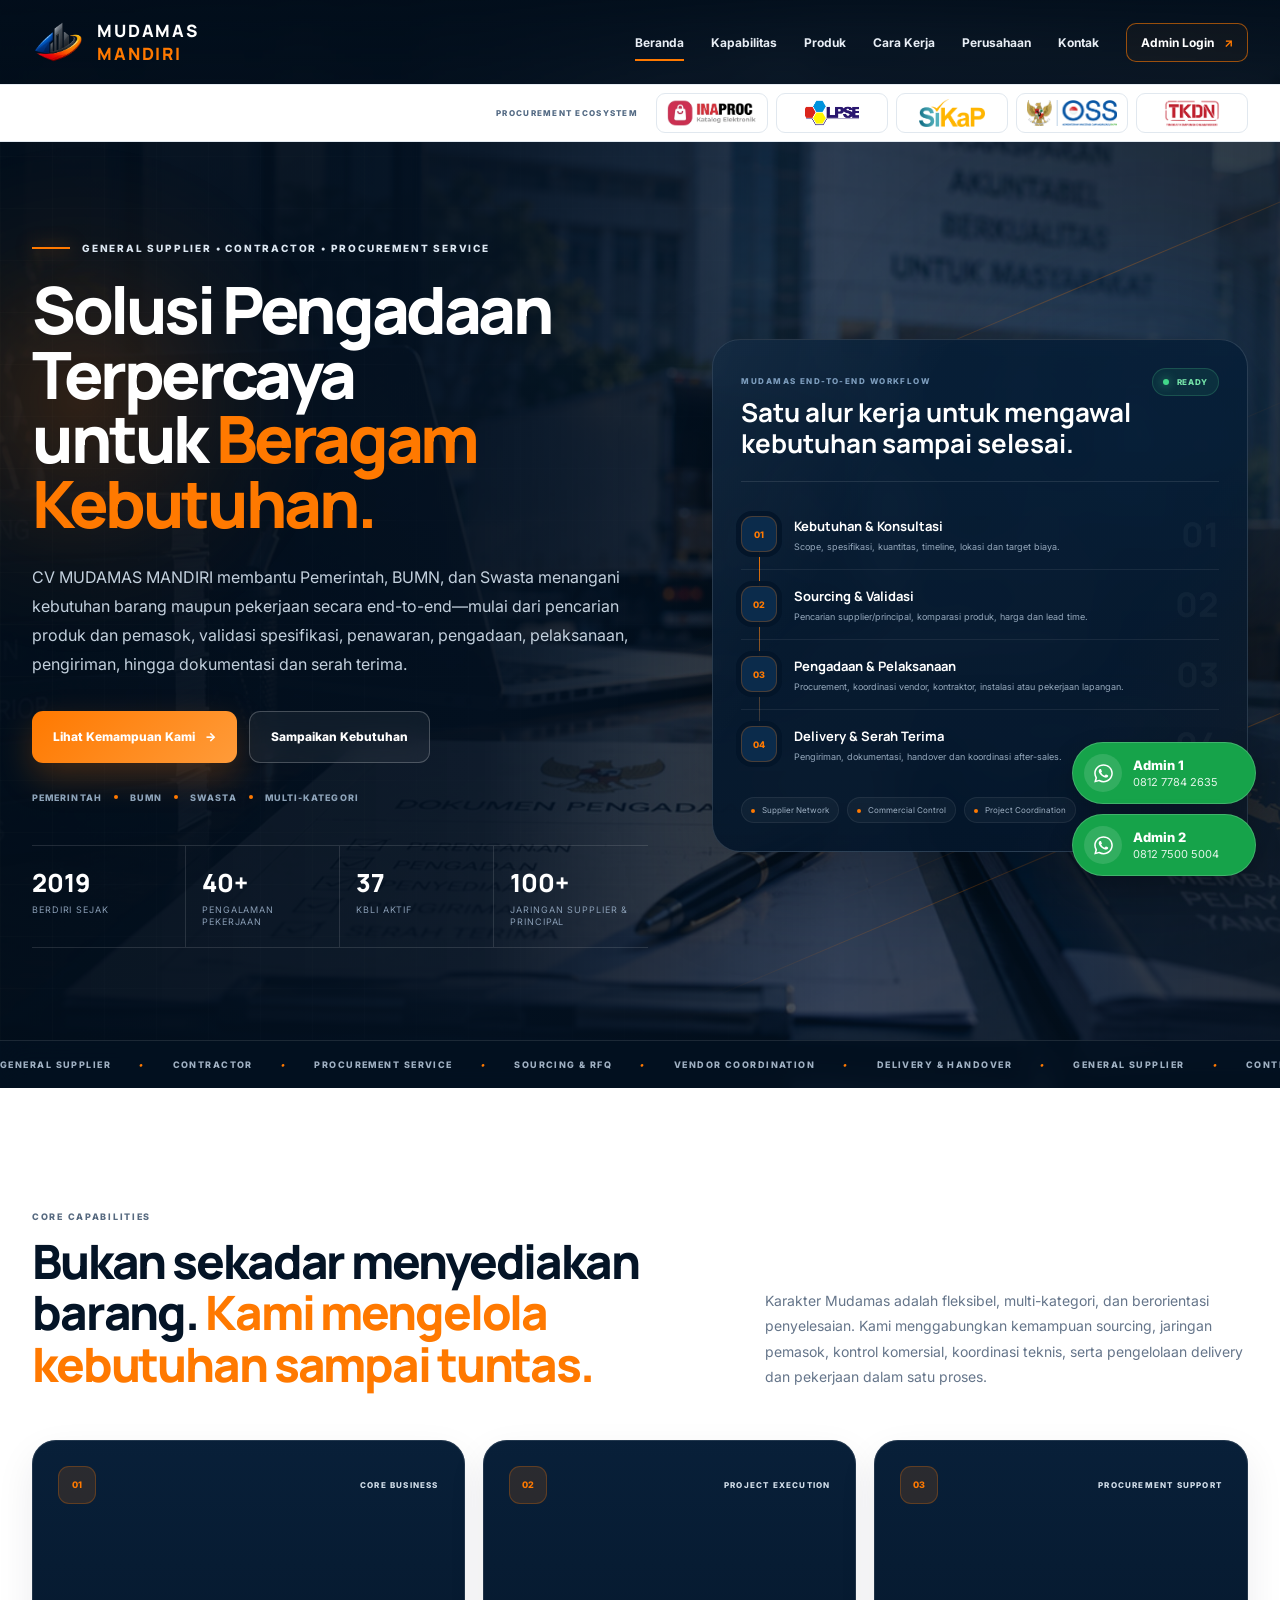
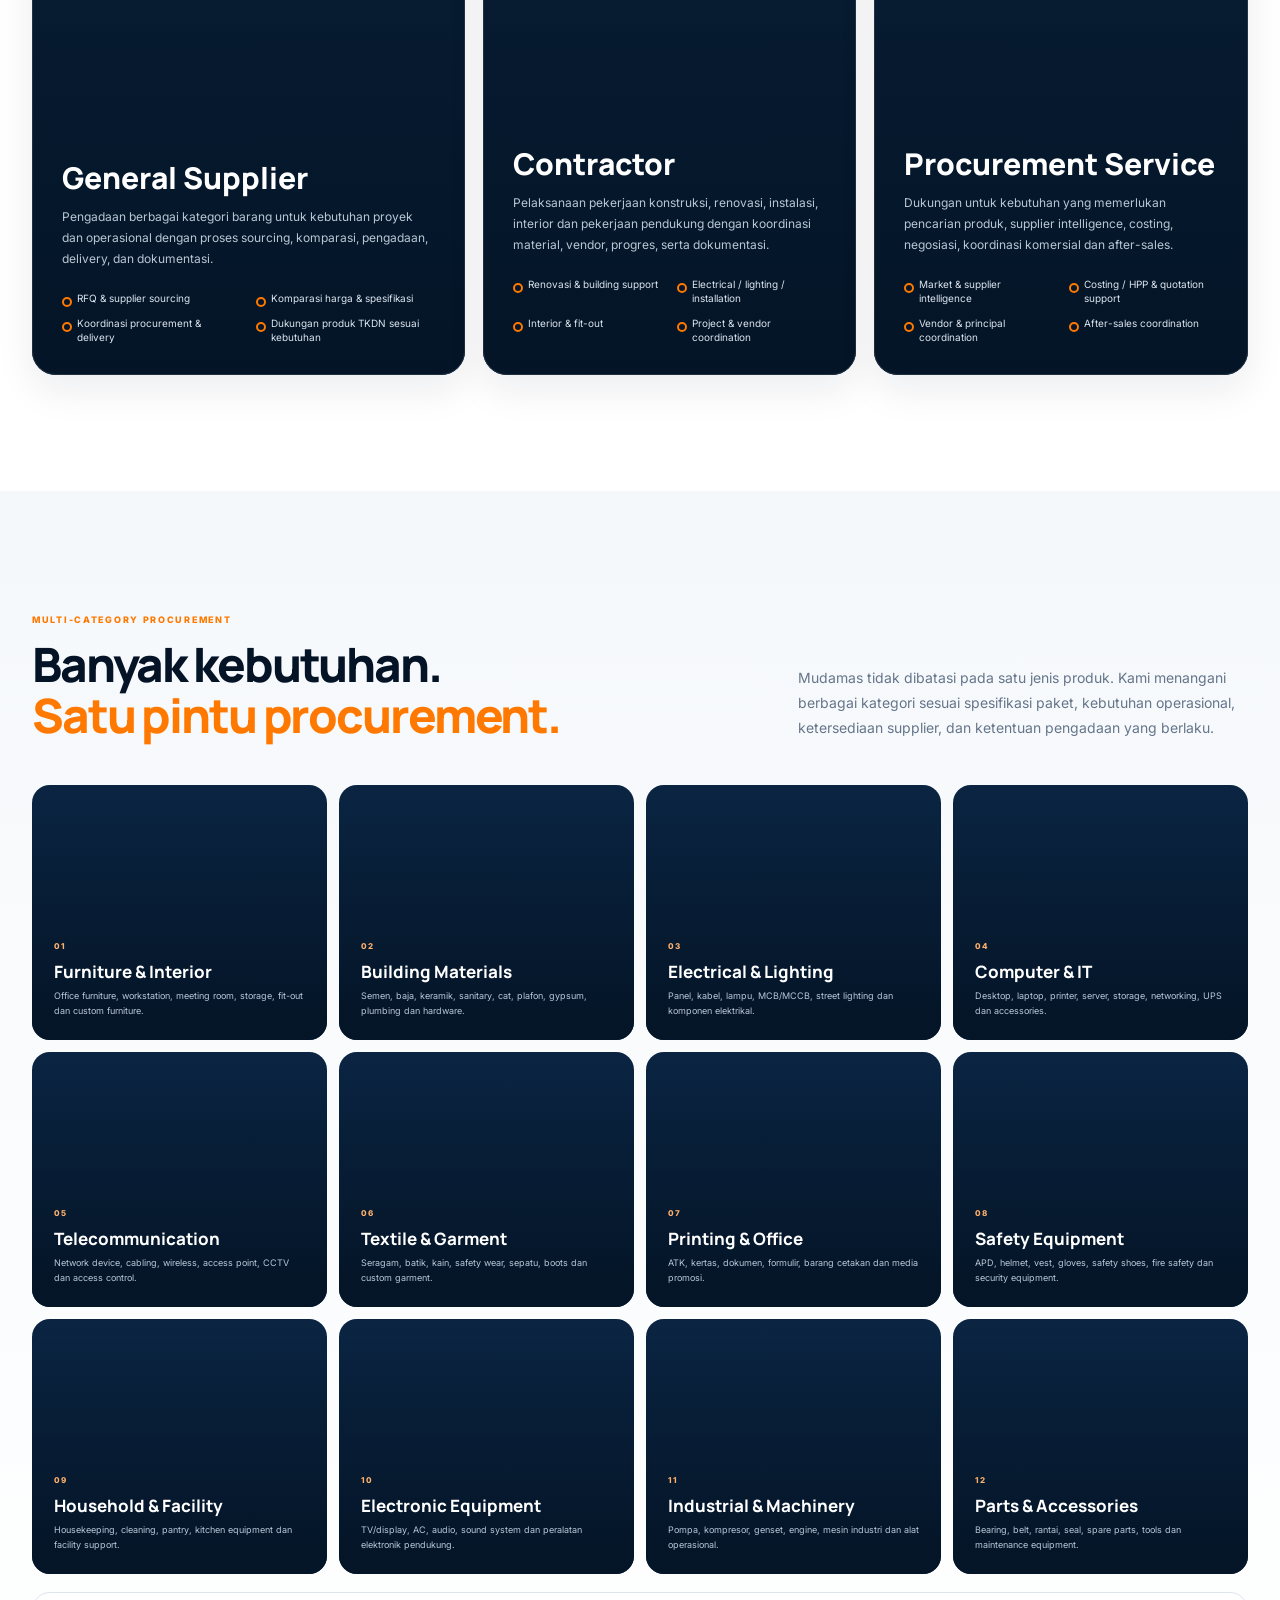
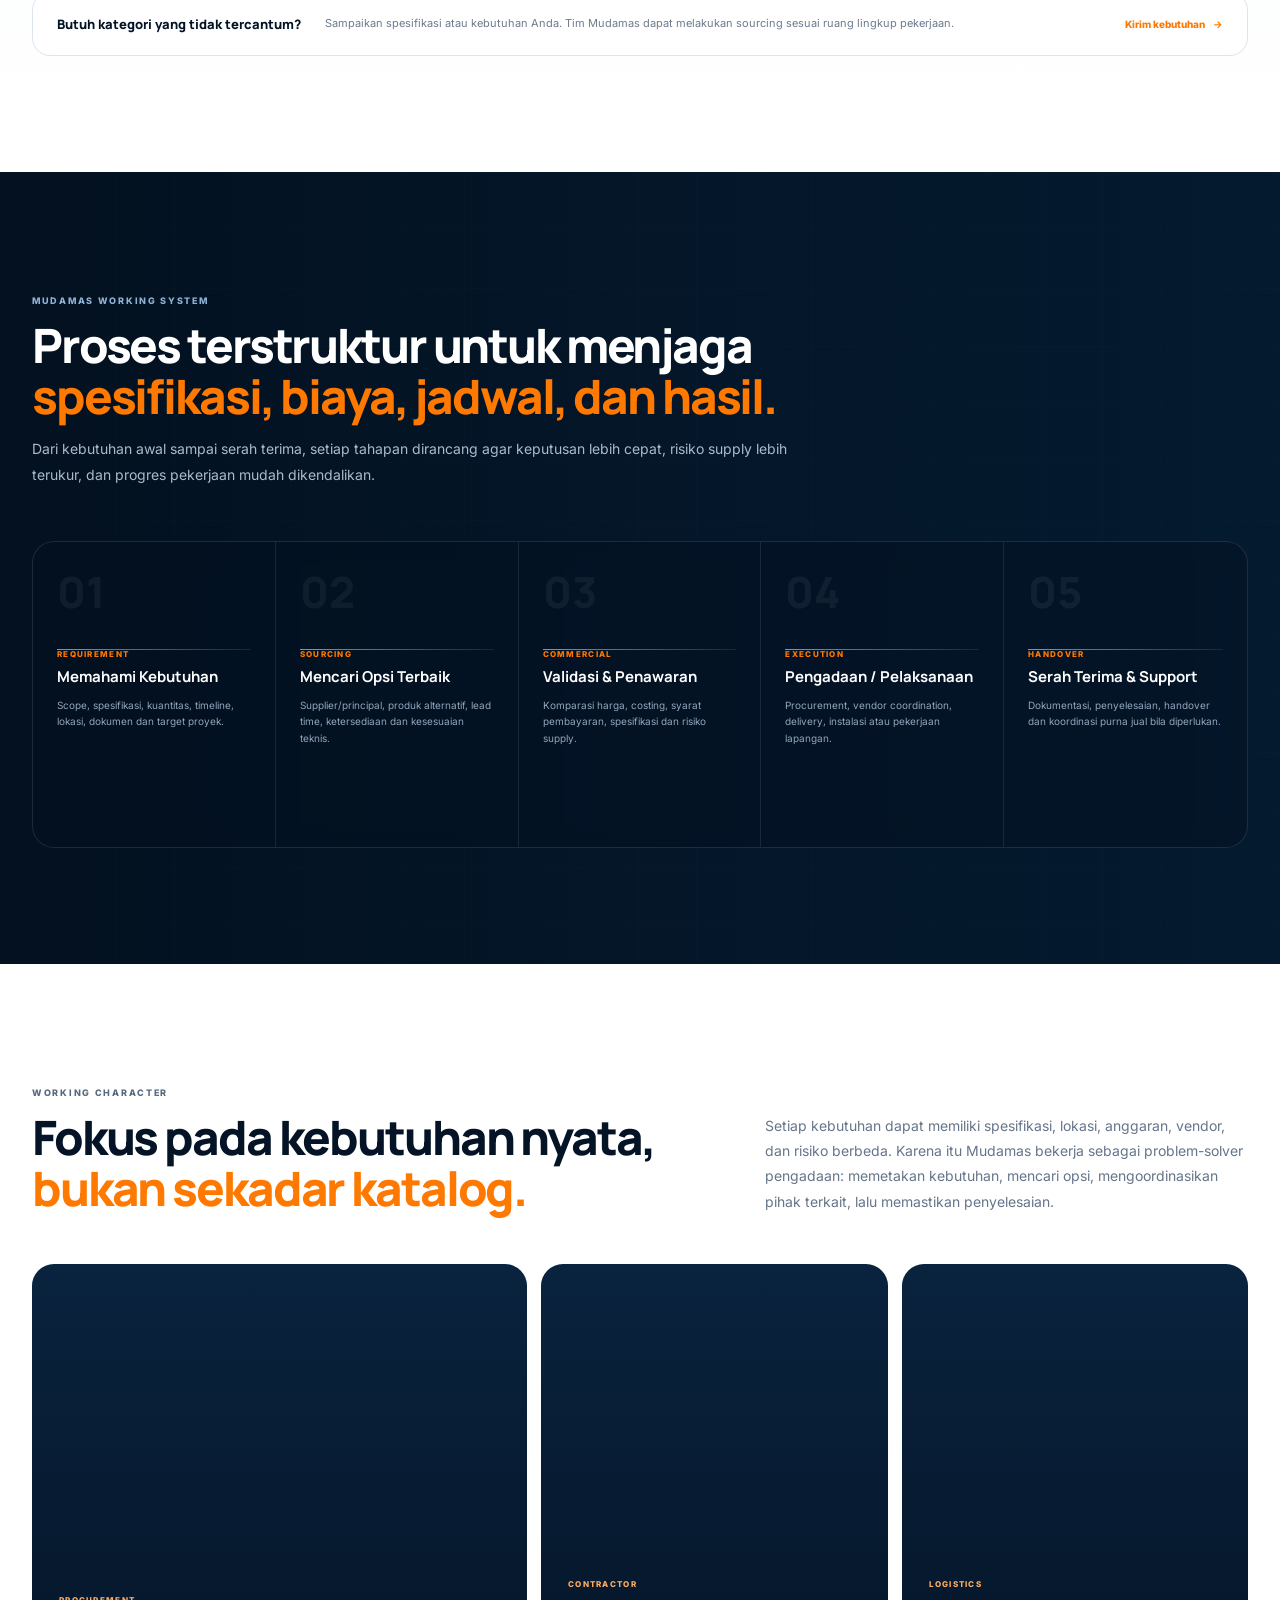
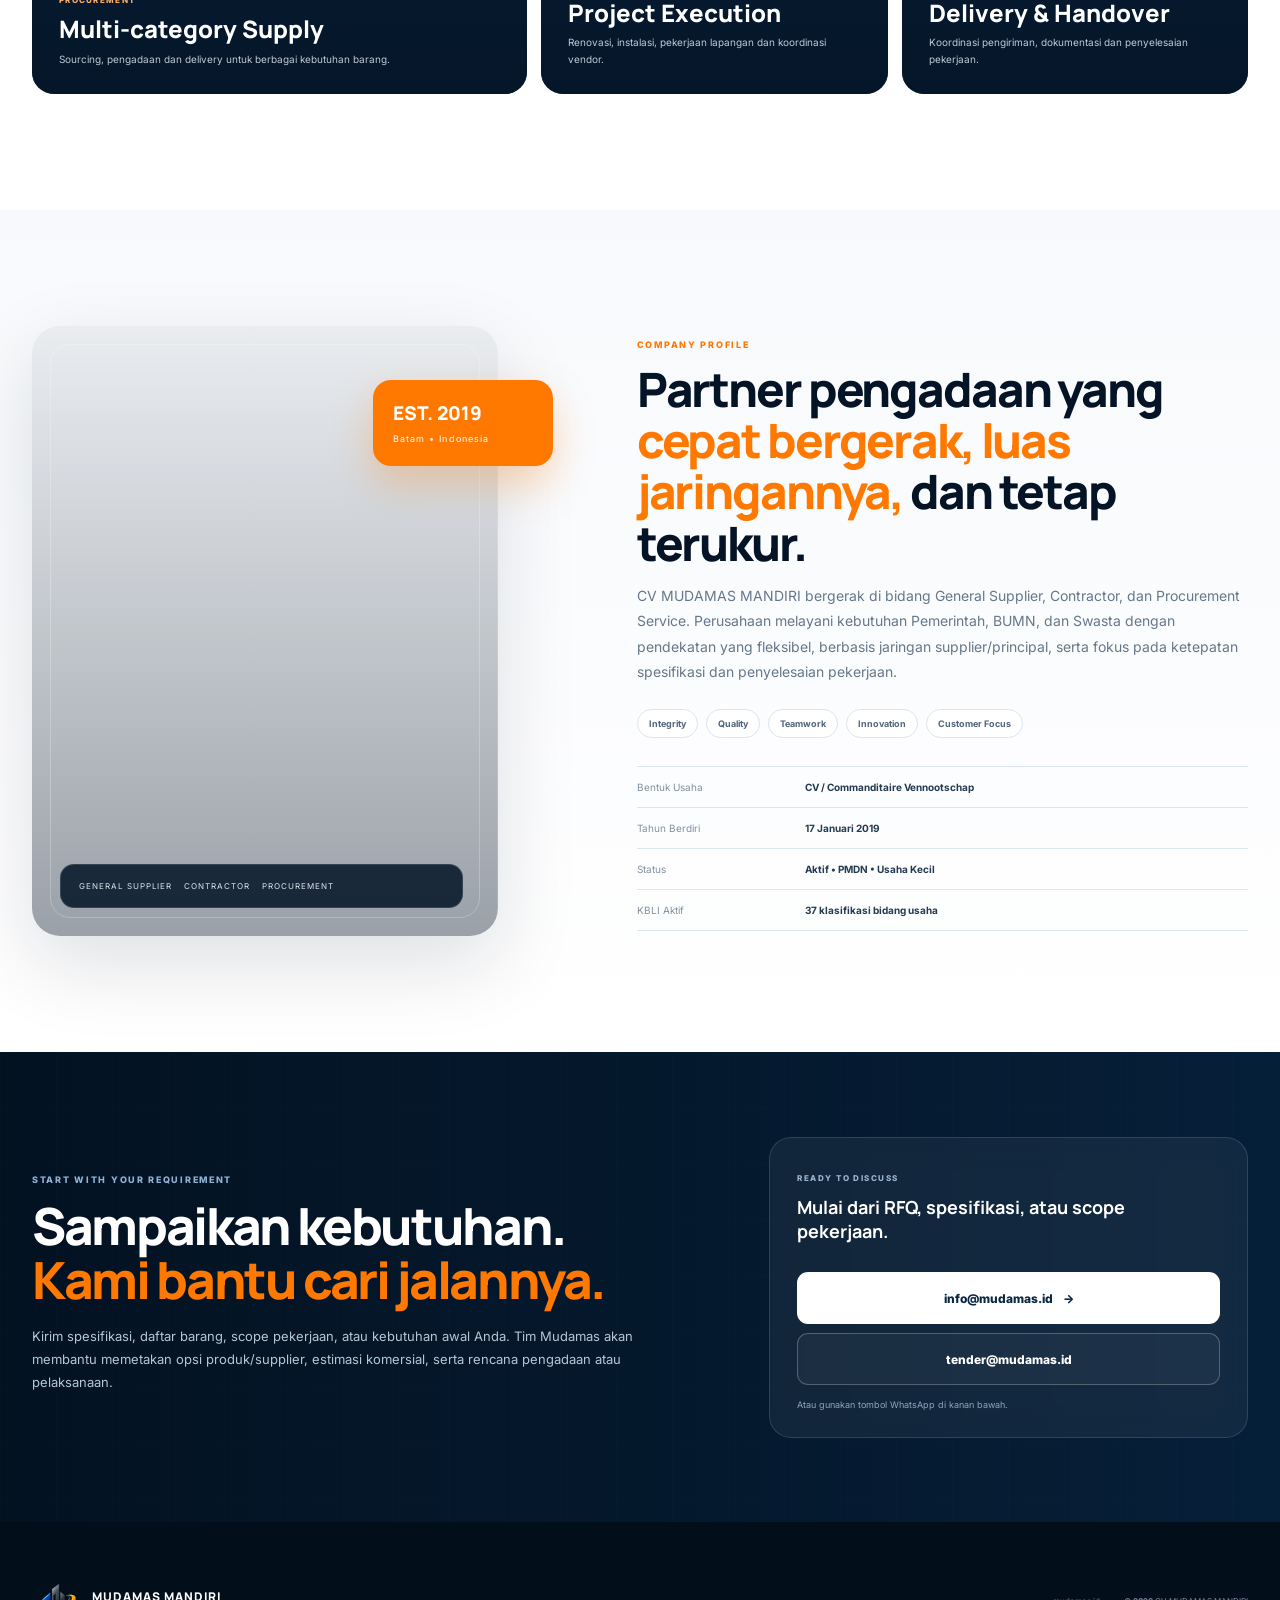
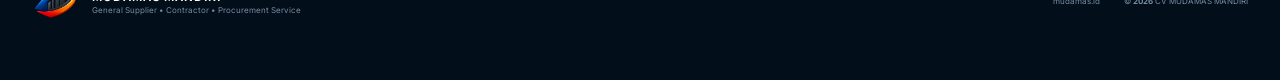
==== commit 94e12018: "Add files via upload" ====
--- a/index.html
+++ b/index.html
@@ -8,12 +8,12 @@
   <meta name="description" content="CV MUDAMAS MANDIRI — General Supplier, Contractor, dan Procurement Service untuk kebutuhan Pemerintah, BUMN, dan Swasta." />
   <meta property="og:title" content="CV MUDAMAS MANDIRI | General Supplier • Contractor • Procurement Service" />
   <meta property="og:description" content="Solusi Pengadaan Terpercaya untuk Beragam Kebutuhan." />
-  <meta property="og:image" content="hero-bg.jpg?v=20260910-6" />
+  <meta property="og:image" content="hero-bg.jpg?v=20260910-7" />
   <title>CV MUDAMAS MANDIRI | General Supplier • Contractor • Procurement Service</title>
   <link rel="preconnect" href="https://fonts.googleapis.com">
   <link rel="preconnect" href="https://fonts.gstatic.com" crossorigin>
   <link href="https://fonts.googleapis.com/css2?family=Inter:wght@400;500;600;700;800&family=Manrope:wght@600;700;800&display=swap" rel="stylesheet">
-  <link rel="stylesheet" href="styles.css?v=20260910-6" />
+  <link rel="stylesheet" href="styles.css?v=20260910-7" />
 </head>
 <body>
   <a class="skip-link" href="#main">Lewati ke konten</a>
@@ -21,7 +21,7 @@
   <header class="topbar" id="topbar">
     <div class="nav-inner">
       <a href="#home" class="brand" aria-label="CV MUDAMAS MANDIRI">
-        <img src="logo.png?v=20260910-6" alt="Logo CV MUDAMAS MANDIRI" class="brand-logo" />
+        <img src="logo.png?v=20260910-7" alt="Logo CV MUDAMAS MANDIRI" class="brand-logo" />
         <div class="brand-name">
           <strong>MUDAMAS</strong>
           <span>MANDIRI</span>
@@ -48,23 +48,23 @@
         <span class="ecosystem-label">PROCUREMENT ECOSYSTEM</span>
         <div class="top-ecosystem-logos">
           <div class="top-logo" data-label="INAPROC V6">
-            <img src="logo-inaproc.png?v=20260910-6" alt="INAPROC V6" onerror="this.hidden=true;this.nextElementSibling.hidden=false">
+            <img src="logo-inaproc.png?v=20260910-7" alt="INAPROC V6" onerror="this.hidden=true;this.nextElementSibling.hidden=false">
             <span hidden>INAPROC V6</span>
           </div>
           <div class="top-logo" data-label="SPSE">
-            <img src="logo-spse.png?v=20260910-6" alt="SPSE" onerror="this.hidden=true;this.nextElementSibling.hidden=false">
+            <img src="logo-spse.png?v=20260910-7" alt="SPSE" onerror="this.hidden=true;this.nextElementSibling.hidden=false">
             <span hidden>SPSE</span>
           </div>
           <div class="top-logo" data-label="SiKaP">
-            <img src="logo-sikap.png?v=20260910-6" alt="SiKaP" onerror="this.hidden=true;this.nextElementSibling.hidden=false">
+            <img src="logo-sikap.png?v=20260910-7" alt="SiKaP" onerror="this.hidden=true;this.nextElementSibling.hidden=false">
             <span hidden>SiKaP</span>
           </div>
           <div class="top-logo" data-label="OSS">
-            <img src="logo-oss.png?v=20260910-6" alt="OSS" onerror="this.hidden=true;this.nextElementSibling.hidden=false">
+            <img src="logo-oss.png?v=20260910-7" alt="OSS" onerror="this.hidden=true;this.nextElementSibling.hidden=false">
             <span hidden>OSS</span>
           </div>
           <div class="top-logo" data-label="TKDN Support">
-            <img src="logo-tkdn.png?v=20260910-6" alt="TKDN Support" onerror="this.hidden=true;this.nextElementSibling.hidden=false">
+            <img src="logo-tkdn.png?v=20260910-7" alt="TKDN Support" onerror="this.hidden=true;this.nextElementSibling.hidden=false">
             <span hidden>TKDN SUPPORT</span>
           </div>
         </div>
@@ -358,7 +358,7 @@
   <footer class="footer">
     <div class="footer-inner">
       <div class="footer-brand">
-        <img src="logo.png?v=20260910-6" alt="Logo Mudamas Mandiri" />
+        <img src="logo.png?v=20260910-7" alt="Logo Mudamas Mandiri" />
         <div><strong>MUDAMAS MANDIRI</strong><span>General Supplier • Contractor • Procurement Service</span></div>
       </div>
       <div class="footer-meta">
@@ -378,6 +378,6 @@
     </a>
   </div>
 
-  <script src="app.js?v=20260910-6"></script>
+  <script src="app.js?v=20260910-7"></script>
 </body>
 </html>
--- a/styles.css
+++ b/styles.css
@@ -12,7 +12,7 @@
 .topbar{position:fixed;inset:0 0 auto;z-index:100;height:142px;background:linear-gradient(180deg,rgba(2,14,27,.96),rgba(2,14,27,.68));backdrop-filter:blur(18px);border-bottom:1px solid rgba(255,255,255,.08);transition:height .28s ease,background .28s ease,box-shadow .28s ease}.topbar.scrolled{height:124px;background:rgba(3,17,32,.96);box-shadow:0 10px 34px rgba(0,0,0,.16)}.nav-inner{width:var(--shell);height:84px;margin:auto;display:flex;align-items:center;justify-content:space-between;gap:34px}.brand{display:flex;align-items:center;gap:13px;color:#fff;flex:0 0 auto}.brand-logo{width:52px;height:52px;object-fit:contain}.brand-name{display:grid;line-height:.93}.brand-name strong,.brand-name span{font:800 17px Manrope;letter-spacing:.11em}.brand-name span{color:var(--orange)}.nav{display:flex;align-items:center;gap:27px;color:#e8eef5;font-size:12px;font-weight:700}.nav>a:not(.nav-login){position:relative;padding:31px 0;white-space:nowrap}.nav>a:not(.nav-login):after{content:"";position:absolute;left:0;right:100%;bottom:20px;height:2px;background:var(--orange);transition:.25s}.nav>a:hover:after,.nav>a.active:after{right:0}.nav-login{border:1px solid rgba(255,121,0,.58);padding:11px 14px;border-radius:10px;color:#fff;background:rgba(255,121,0,.04)}.nav-login span{color:var(--orange);margin-left:7px}.menu-btn{display:none;background:none;border:0;padding:8px;cursor:pointer}.menu-btn span{display:block;width:25px;height:2px;background:#fff;margin:5px;transition:.25s}
 
 /* HERO */
-.hero{position:relative;min-height:970px;padding-top:84px;color:#fff;display:flex;align-items:center;overflow:hidden;background:var(--navy)}.hero-bg{position:absolute;inset:0;background-image:linear-gradient(90deg,rgba(2,14,27,.97) 0%,rgba(3,17,33,.94) 38%,rgba(3,20,38,.70) 65%,rgba(2,16,30,.83) 100%),url('hero-bg.jpg?v=20260910-6');background-size:cover;background-position:center;transform:scale(1.025);animation:heroFloat 20s ease-in-out infinite alternate}.hero-grid{position:absolute;inset:0;opacity:.32;background-image:linear-gradient(rgba(255,255,255,.038) 1px,transparent 1px),linear-gradient(90deg,rgba(255,255,255,.038) 1px,transparent 1px);background-size:52px 52px;mask-image:linear-gradient(90deg,#000,rgba(0,0,0,.15) 75%,transparent)}.hero-glow{position:absolute;border-radius:50%;filter:blur(2px);pointer-events:none}.glow-one{width:520px;height:520px;left:-180px;top:140px;background:radial-gradient(circle,rgba(255,121,0,.18),rgba(255,121,0,.04) 44%,transparent 70%)}.glow-two{width:700px;height:700px;right:-210px;top:90px;background:radial-gradient(circle,rgba(28,103,178,.24),rgba(28,103,178,.04) 45%,transparent 70%)}.hero-vector{position:absolute;inset:0;overflow:hidden;pointer-events:none}.hero-vector i{position:absolute;height:1px;background:linear-gradient(90deg,transparent,rgba(255,121,0,.6),transparent);transform:rotate(-23deg);opacity:.45}.v1{width:70vw;right:-22vw;top:25%;animation:vectorMove 12s linear infinite}.v2{width:54vw;right:-5vw;top:48%;animation:vectorMove 15s linear infinite reverse}.v3{width:66vw;right:-28vw;top:68%;animation:vectorMove 18s linear infinite}.v4{width:42vw;right:4vw;top:82%;animation:vectorMove 22s linear infinite reverse}.hero-content{position:relative;z-index:3;width:var(--shell);margin:0 auto;display:grid;grid-template-columns:minmax(0,1.07fr) minmax(520px,.93fr);gap:clamp(42px,5vw,92px);align-items:center;padding:100px 0 140px}.hero-copy{max-width:850px}.hero-kicker{display:flex;align-items:center;gap:12px;font-size:10px;letter-spacing:.18em;font-weight:800;color:#dce7f2}.hero-kicker span{width:38px;height:2px;background:var(--orange);box-shadow:0 0 18px rgba(255,121,0,.7)}.hero h1{font:800 clamp(50px,5.1vw,84px)/.99 Manrope;margin:23px 0 27px;letter-spacing:-.052em;max-width:950px}.hero h1 em{font-style:normal;color:#fff}.hero h1 b{font-weight:800;color:var(--orange)}.hero-copy>p{font-size:16px;line-height:1.82;color:#c3d0dd;max-width:760px;margin:0}.hero-actions{display:flex;gap:12px;margin-top:32px}.btn{min-height:52px;padding:0 21px;border-radius:11px;display:inline-flex;align-items:center;justify-content:center;font-size:12px;font-weight:800;transition:transform .22s,box-shadow .22s,background .22s}.btn:hover{transform:translateY(-2px)}.btn-orange{color:#fff;background:linear-gradient(135deg,var(--orange),var(--orange2));box-shadow:0 14px 34px rgba(255,121,0,.25)}.btn-orange span,.btn-white span{margin-left:10px}.btn-glass{color:#fff;border:1px solid rgba(255,255,255,.22);background:rgba(255,255,255,.055);backdrop-filter:blur(10px)}.trust-row{display:flex;align-items:center;gap:12px;margin-top:29px;font-size:9px;letter-spacing:.12em;text-transform:uppercase;color:#8ea4ba;font-weight:800}.trust-row i{width:4px;height:4px;border-radius:50%;background:var(--orange)}.hero-proof{display:grid;grid-template-columns:repeat(4,1fr);margin-top:42px;border-top:1px solid rgba(255,255,255,.12);border-bottom:1px solid rgba(255,255,255,.12)}.hero-proof div{padding:19px 16px;border-right:1px solid rgba(255,255,255,.12)}.hero-proof div:first-child{padding-left:0}.hero-proof div:last-child{border-right:0}.hero-proof strong{display:block;font:800 25px Manrope;color:#fff}.hero-proof span{display:block;margin-top:4px;font-size:9px;line-height:1.35;text-transform:uppercase;letter-spacing:.1em;color:#899db4}
+.hero{position:relative;min-height:970px;padding-top:84px;color:#fff;display:flex;align-items:center;overflow:hidden;background:var(--navy)}.hero-bg{position:absolute;inset:0;background-image:linear-gradient(90deg,rgba(2,14,27,.97) 0%,rgba(3,17,33,.94) 38%,rgba(3,20,38,.70) 65%,rgba(2,16,30,.83) 100%),url('hero-bg.jpg?v=20260910-7');background-size:cover;background-position:center;transform:scale(1.025);animation:heroFloat 20s ease-in-out infinite alternate}.hero-grid{position:absolute;inset:0;opacity:.32;background-image:linear-gradient(rgba(255,255,255,.038) 1px,transparent 1px),linear-gradient(90deg,rgba(255,255,255,.038) 1px,transparent 1px);background-size:52px 52px;mask-image:linear-gradient(90deg,#000,rgba(0,0,0,.15) 75%,transparent)}.hero-glow{position:absolute;border-radius:50%;filter:blur(2px);pointer-events:none}.glow-one{width:520px;height:520px;left:-180px;top:140px;background:radial-gradient(circle,rgba(255,121,0,.18),rgba(255,121,0,.04) 44%,transparent 70%)}.glow-two{width:700px;height:700px;right:-210px;top:90px;background:radial-gradient(circle,rgba(28,103,178,.24),rgba(28,103,178,.04) 45%,transparent 70%)}.hero-vector{position:absolute;inset:0;overflow:hidden;pointer-events:none}.hero-vector i{position:absolute;height:1px;background:linear-gradient(90deg,transparent,rgba(255,121,0,.6),transparent);transform:rotate(-23deg);opacity:.45}.v1{width:70vw;right:-22vw;top:25%;animation:vectorMove 12s linear infinite}.v2{width:54vw;right:-5vw;top:48%;animation:vectorMove 15s linear infinite reverse}.v3{width:66vw;right:-28vw;top:68%;animation:vectorMove 18s linear infinite}.v4{width:42vw;right:4vw;top:82%;animation:vectorMove 22s linear infinite reverse}.hero-content{position:relative;z-index:3;width:var(--shell);margin:0 auto;display:grid;grid-template-columns:minmax(0,1.07fr) minmax(520px,.93fr);gap:clamp(42px,5vw,92px);align-items:center;padding:100px 0 140px}.hero-copy{max-width:850px}.hero-kicker{display:flex;align-items:center;gap:12px;font-size:10px;letter-spacing:.18em;font-weight:800;color:#dce7f2}.hero-kicker span{width:38px;height:2px;background:var(--orange);box-shadow:0 0 18px rgba(255,121,0,.7)}.hero h1{font:800 clamp(50px,5.1vw,84px)/.99 Manrope;margin:23px 0 27px;letter-spacing:-.052em;max-width:950px}.hero h1 em{font-style:normal;color:#fff}.hero h1 b{font-weight:800;color:var(--orange)}.hero-copy>p{font-size:16px;line-height:1.82;color:#c3d0dd;max-width:760px;margin:0}.hero-actions{display:flex;gap:12px;margin-top:32px}.btn{min-height:52px;padding:0 21px;border-radius:11px;display:inline-flex;align-items:center;justify-content:center;font-size:12px;font-weight:800;transition:transform .22s,box-shadow .22s,background .22s}.btn:hover{transform:translateY(-2px)}.btn-orange{color:#fff;background:linear-gradient(135deg,var(--orange),var(--orange2));box-shadow:0 14px 34px rgba(255,121,0,.25)}.btn-orange span,.btn-white span{margin-left:10px}.btn-glass{color:#fff;border:1px solid rgba(255,255,255,.22);background:rgba(255,255,255,.055);backdrop-filter:blur(10px)}.trust-row{display:flex;align-items:center;gap:12px;margin-top:29px;font-size:9px;letter-spacing:.12em;text-transform:uppercase;color:#8ea4ba;font-weight:800}.trust-row i{width:4px;height:4px;border-radius:50%;background:var(--orange)}.hero-proof{display:grid;grid-template-columns:repeat(4,1fr);margin-top:42px;border-top:1px solid rgba(255,255,255,.12);border-bottom:1px solid rgba(255,255,255,.12)}.hero-proof div{padding:19px 16px;border-right:1px solid rgba(255,255,255,.12)}.hero-proof div:first-child{padding-left:0}.hero-proof div:last-child{border-right:0}.hero-proof strong{display:block;font:800 25px Manrope;color:#fff}.hero-proof span{display:block;margin-top:4px;font-size:9px;line-height:1.35;text-transform:uppercase;letter-spacing:.1em;color:#899db4}
 
 .workflow-card{position:relative;background:linear-gradient(180deg,rgba(6,30,55,.88),rgba(4,22,42,.94));border:1px solid rgba(255,255,255,.14);border-radius:28px;padding:28px;box-shadow:0 34px 90px rgba(0,0,0,.28);backdrop-filter:blur(18px);overflow:hidden}.workflow-card:before{content:"";position:absolute;inset:0;background:linear-gradient(120deg,rgba(255,255,255,.05),transparent 30%,transparent 70%,rgba(255,121,0,.04));pointer-events:none}.workflow-head{position:relative;display:flex;justify-content:space-between;gap:20px;align-items:flex-start;padding-bottom:22px;border-bottom:1px solid rgba(255,255,255,.1)}.micro{font-size:8px;letter-spacing:.18em;color:#7d9dbd;font-weight:800}.workflow-head h2{font:700 26px/1.2 Manrope;margin:9px 0 0;color:#fff;max-width:460px}.status-pill{font-size:8px;font-weight:800;letter-spacing:.08em;padding:8px 10px;border-radius:999px;color:#76e5aa;background:rgba(52,196,126,.1);border:1px solid rgba(84,220,151,.2);white-space:nowrap}.status-pill i{display:inline-block;width:6px;height:6px;border-radius:50%;background:var(--green);margin-right:5px;box-shadow:0 0 10px rgba(66,217,138,.7)}.workflow-steps{position:relative;margin-top:18px}.workflow-steps:before{content:"";position:absolute;left:18px;top:35px;bottom:35px;width:1px;background:linear-gradient(var(--orange),rgba(255,255,255,.1))}.workflow-steps article{position:relative;display:grid;grid-template-columns:38px 1fr auto;gap:15px;align-items:center;padding:15px 0;border-bottom:1px solid rgba(255,255,255,.07)}.workflow-steps article:last-child{border-bottom:0}.step-no{position:relative;z-index:2;display:grid;place-items:center;width:36px;height:36px;border-radius:11px;background:#0b2b4b;color:var(--orange);border:1px solid rgba(255,121,0,.25);font-size:9px;font-weight:800;box-shadow:0 0 0 5px rgba(4,22,42,.95)}.workflow-steps strong{font:700 13px Manrope;color:#fff}.workflow-steps p{font-size:9px;line-height:1.55;color:#96a9bd;margin:5px 0 0}.workflow-steps article>b{font:800 34px/1 Manrope;color:rgba(255,255,255,.035)}.workflow-foot{position:relative;display:flex;flex-wrap:wrap;gap:8px;margin-top:18px}.workflow-foot span{font-size:8px;color:#9fb1c4;padding:7px 9px;border-radius:999px;border:1px solid rgba(255,255,255,.07);background:rgba(255,255,255,.035)}.workflow-foot i{display:inline-block;width:4px;height:4px;border-radius:50%;background:var(--orange);margin-right:5px}.hero-bottom{position:absolute;z-index:4;left:0;right:0;bottom:0;border-top:1px solid rgba(255,255,255,.1);background:rgba(3,17,32,.78);backdrop-filter:blur(12px);overflow:hidden}.ticker-track{width:max-content;display:flex;gap:28px;align-items:center;padding:18px 0;color:#9fb0c2;font-size:9px;font-weight:800;letter-spacing:.16em;animation:ticker 42s linear infinite}.ticker-track span,.ticker-track i{white-space:nowrap}.ticker-track i{color:var(--orange)}
 
@@ -22,22 +22,22 @@
 /* HOME TRUST STRIP */
 
 /* CAPABILITIES */
-.capabilities{background:#fff}.capability-layout{display:grid;grid-template-columns:1.1fr .95fr .95fr;gap:18px}.cap-feature{position:relative;min-height:535px;border-radius:24px;overflow:hidden;color:#fff;background:#0a2440;box-shadow:0 15px 38px rgba(4,25,48,.08);isolation:isolate;transition:transform .28s ease,box-shadow .28s ease}.cap-feature:hover{transform:translateY(-6px);box-shadow:var(--shadow)}.cap-feature:before{content:"";position:absolute;inset:0;background-size:cover;background-position:center;z-index:-3;transition:transform .65s ease}.cap-feature:hover:before{transform:scale(1.045)}.cap-supplier:before{background-image:url('capability-supplier.jpg?v=20260910-6')}.cap-contractor:before{background-image:url('capability-contractor.jpg?v=20260910-6')}.cap-procurement:before{background-image:url('capability-procurement.jpg?v=20260910-6')}.cap-overlay{position:absolute;inset:0;background:linear-gradient(180deg,rgba(4,20,38,.28),rgba(4,20,38,.70) 44%,rgba(4,20,38,.97) 100%);z-index:-2}.cap-feature:after{content:"";position:absolute;inset:0;border:1px solid rgba(255,255,255,.11);border-radius:inherit;pointer-events:none}.cap-top{display:flex;justify-content:space-between;align-items:center;padding:26px}.cap-no{display:grid;place-items:center;width:38px;height:38px;border-radius:11px;background:rgba(255,121,0,.14);border:1px solid rgba(255,121,0,.25);color:var(--orange);font-size:9px;font-weight:800}.cap-tag{font-size:8px;letter-spacing:.15em;font-weight:800;color:#d2deea}.cap-body{position:absolute;left:0;right:0;bottom:0;padding:30px}.cap-body h3{font:800 30px/1.1 Manrope;margin:0 0 12px;color:#fff}.cap-body p{font-size:12px;line-height:1.75;color:#b9c7d5;max-width:520px}.cap-body ul{list-style:none;margin:22px 0 0;padding:0;display:grid;grid-template-columns:1fr 1fr;gap:10px 16px}.cap-body li{position:relative;padding-left:15px;font-size:10px;line-height:1.45;color:#dce5ee}.cap-body li:before{content:"";position:absolute;left:0;top:6px;width:6px;height:6px;border:2px solid var(--orange);border-radius:50%}
+.capabilities{background:#fff}.capability-layout{display:grid;grid-template-columns:1.1fr .95fr .95fr;gap:18px}.cap-feature{position:relative;min-height:535px;border-radius:24px;overflow:hidden;color:#fff;background:#0a2440;box-shadow:0 15px 38px rgba(4,25,48,.08);isolation:isolate;transition:transform .28s ease,box-shadow .28s ease}.cap-feature:hover{transform:translateY(-6px);box-shadow:var(--shadow)}.cap-feature:before{content:"";position:absolute;inset:0;background-size:cover;background-position:center;z-index:-3;transition:transform .65s ease}.cap-feature:hover:before{transform:scale(1.045)}.cap-supplier:before{background-image:url('capability-supplier.jpg?v=20260910-7')}.cap-contractor:before{background-image:url('capability-contractor.jpg?v=20260910-7')}.cap-procurement:before{background-image:url('capability-procurement.jpg?v=20260910-7')}.cap-overlay{position:absolute;inset:0;background:linear-gradient(180deg,rgba(4,20,38,.28),rgba(4,20,38,.70) 44%,rgba(4,20,38,.97) 100%);z-index:-2}.cap-feature:after{content:"";position:absolute;inset:0;border:1px solid rgba(255,255,255,.11);border-radius:inherit;pointer-events:none}.cap-top{display:flex;justify-content:space-between;align-items:center;padding:26px}.cap-no{display:grid;place-items:center;width:38px;height:38px;border-radius:11px;background:rgba(255,121,0,.14);border:1px solid rgba(255,121,0,.25);color:var(--orange);font-size:9px;font-weight:800}.cap-tag{font-size:8px;letter-spacing:.15em;font-weight:800;color:#d2deea}.cap-body{position:absolute;left:0;right:0;bottom:0;padding:30px}.cap-body h3{font:800 30px/1.1 Manrope;margin:0 0 12px;color:#fff}.cap-body p{font-size:12px;line-height:1.75;color:#b9c7d5;max-width:520px}.cap-body ul{list-style:none;margin:22px 0 0;padding:0;display:grid;grid-template-columns:1fr 1fr;gap:10px 16px}.cap-body li{position:relative;padding-left:15px;font-size:10px;line-height:1.45;color:#dce5ee}.cap-body li:before{content:"";position:absolute;left:0;top:6px;width:6px;height:6px;border:2px solid var(--orange);border-radius:50%}
 
 /* CATEGORIES */
-.categories{background:linear-gradient(180deg,#f5f8fb 0%,#fff 100%)}.category-intro{display:grid;grid-template-columns:1.2fr .8fr;gap:90px;align-items:end;margin-bottom:44px}.category-grid{display:grid;grid-template-columns:repeat(4,1fr);gap:12px}.cat{position:relative;min-height:255px;border-radius:18px;overflow:hidden;background:#0b2747;isolation:isolate;transition:transform .28s ease,box-shadow .28s ease}.cat:hover{transform:translateY(-5px);box-shadow:0 20px 44px rgba(4,24,46,.16)}.cat:before{content:"";position:absolute;inset:0;background-size:cover;background-position:center;z-index:-3;transition:transform .55s ease}.cat:hover:before{transform:scale(1.055)}.cat-01:before{background-image:url('category-furniture.jpg?v=20260910-6')}.cat-02:before{background-image:url('category-building.jpg?v=20260910-6')}.cat-03:before{background-image:url('category-electrical.jpg?v=20260910-6')}.cat-04:before{background-image:url('category-it.jpg?v=20260910-6')}.cat-05:before{background-image:url('category-telecom.jpg?v=20260910-6')}.cat-06:before{background-image:url('category-garment.jpg?v=20260910-6')}.cat-07:before{background-image:url('category-printing.jpg?v=20260910-6')}.cat-08:before{background-image:url('category-safety.jpg?v=20260910-6')}.cat-09:before{background-image:url('category-household.jpg?v=20260910-6')}.cat-10:before{background-image:url('category-electronic.jpg?v=20260910-6')}.cat-11:before{background-image:url('category-industrial.jpg?v=20260910-6')}.cat-12:before{background-image:url('category-parts.jpg?v=20260910-6')}.cat-shade{position:absolute;inset:0;background:linear-gradient(180deg,rgba(4,20,38,.14),rgba(4,20,38,.93) 88%);z-index:-2}.cat:after{content:"";position:absolute;left:0;right:100%;bottom:0;height:3px;background:var(--orange);transition:.35s}.cat:hover:after{right:0}.cat-copy{position:absolute;left:0;right:0;bottom:0;padding:22px}.cat-copy>span{font-size:8px;letter-spacing:.13em;color:#ffb16c;font-weight:800}.cat h3{font:750 17px/1.25 Manrope;margin:8px 0 7px;color:#fff}.cat p{font-size:9px;line-height:1.6;color:#b9c8d8;margin:0}.category-note{margin-top:18px;border:1px solid var(--line);border-radius:18px;padding:22px 24px;display:grid;grid-template-columns:auto 1fr auto;gap:24px;align-items:center;background:#fff}.category-note>span{font:800 13px Manrope;color:var(--navy)}.category-note p{font-size:11px;line-height:1.6;color:#6c7b8e;margin:0}.category-note a{font-size:10px;font-weight:800;color:var(--orange);white-space:nowrap}.category-note b{margin-left:6px}
+.categories{background:linear-gradient(180deg,#f5f8fb 0%,#fff 100%)}.category-intro{display:grid;grid-template-columns:1.2fr .8fr;gap:90px;align-items:end;margin-bottom:44px}.category-grid{display:grid;grid-template-columns:repeat(4,1fr);gap:12px}.cat{position:relative;min-height:255px;border-radius:18px;overflow:hidden;background:#0b2747;isolation:isolate;transition:transform .28s ease,box-shadow .28s ease}.cat:hover{transform:translateY(-5px);box-shadow:0 20px 44px rgba(4,24,46,.16)}.cat:before{content:"";position:absolute;inset:0;background-size:cover;background-position:center;z-index:-3;transition:transform .55s ease}.cat:hover:before{transform:scale(1.055)}.cat-01:before{background-image:url('category-furniture.jpg?v=20260910-7')}.cat-02:before{background-image:url('category-building.jpg?v=20260910-7')}.cat-03:before{background-image:url('category-electrical.jpg?v=20260910-7')}.cat-04:before{background-image:url('category-it.jpg?v=20260910-7')}.cat-05:before{background-image:url('category-telecom.jpg?v=20260910-7')}.cat-06:before{background-image:url('category-garment.jpg?v=20260910-7')}.cat-07:before{background-image:url('category-printing.jpg?v=20260910-7')}.cat-08:before{background-image:url('category-safety.jpg?v=20260910-7')}.cat-09:before{background-image:url('category-household.jpg?v=20260910-7')}.cat-10:before{background-image:url('category-electronic.jpg?v=20260910-7')}.cat-11:before{background-image:url('category-industrial.jpg?v=20260910-7')}.cat-12:before{background-image:url('category-parts.jpg?v=20260910-7')}.cat-shade{position:absolute;inset:0;background:linear-gradient(180deg,rgba(4,20,38,.14),rgba(4,20,38,.93) 88%);z-index:-2}.cat:after{content:"";position:absolute;left:0;right:100%;bottom:0;height:3px;background:var(--orange);transition:.35s}.cat:hover:after{right:0}.cat-copy{position:absolute;left:0;right:0;bottom:0;padding:22px}.cat-copy>span{font-size:8px;letter-spacing:.13em;color:#ffb16c;font-weight:800}.cat h3{font:750 17px/1.25 Manrope;margin:8px 0 7px;color:#fff}.cat p{font-size:9px;line-height:1.6;color:#b9c8d8;margin:0}.category-note{margin-top:18px;border:1px solid var(--line);border-radius:18px;padding:22px 24px;display:grid;grid-template-columns:auto 1fr auto;gap:24px;align-items:center;background:#fff}.category-note>span{font:800 13px Manrope;color:var(--navy)}.category-note p{font-size:11px;line-height:1.6;color:#6c7b8e;margin:0}.category-note a{font-size:10px;font-weight:800;color:var(--orange);white-space:nowrap}.category-note b{margin-left:6px}
 
 /* PROCESS */
-.process{position:relative;background:var(--navy);color:#fff;overflow:hidden}.process-bg{position:absolute;inset:0;background-image:linear-gradient(90deg,rgba(3,17,32,.97),rgba(5,28,51,.76)),url('process-bg.jpg?v=20260910-6');background-size:cover;background-position:center}.process-grid{position:absolute;inset:0;opacity:.22;background-image:linear-gradient(rgba(255,255,255,.04) 1px,transparent 1px),linear-gradient(90deg,rgba(255,255,255,.04) 1px,transparent 1px);background-size:58px 58px}.process-shell{position:relative;z-index:2}.process-head{max-width:900px}.process h2{color:#fff}.process h2 span{color:var(--orange)}.process-head p{max-width:760px;color:#a9bbcd;font-size:14px;line-height:1.82}.process-rail{display:grid;grid-template-columns:repeat(5,1fr);margin-top:54px;border:1px solid rgba(255,255,255,.11);border-radius:22px;overflow:hidden;background:rgba(3,17,32,.45);backdrop-filter:blur(10px)}.process-rail article{position:relative;min-height:305px;padding:28px 24px;border-right:1px solid rgba(255,255,255,.09);transition:background .25s}.process-rail article:last-child{border-right:0}.process-rail article:hover{background:rgba(255,121,0,.065)}.process-number{font:800 43px/1 Manrope;color:rgba(255,255,255,.055)}.process-rail article>span{display:block;margin-top:36px;font-size:8px;letter-spacing:.16em;color:var(--orange);font-weight:800}.process-rail strong{display:block;font:700 15px/1.3 Manrope;margin:8px 0 10px;color:#fff}.process-rail p{font-size:10px;line-height:1.65;color:#91a6bb;margin:0}.process-rail article:after{content:"";position:absolute;left:24px;right:24px;top:107px;height:1px;background:linear-gradient(90deg,var(--orange),rgba(255,255,255,.08))}
+.process{position:relative;background:var(--navy);color:#fff;overflow:hidden}.process-bg{position:absolute;inset:0;background-image:linear-gradient(90deg,rgba(3,17,32,.97),rgba(5,28,51,.76)),url('process-bg.jpg?v=20260910-7');background-size:cover;background-position:center}.process-grid{position:absolute;inset:0;opacity:.22;background-image:linear-gradient(rgba(255,255,255,.04) 1px,transparent 1px),linear-gradient(90deg,rgba(255,255,255,.04) 1px,transparent 1px);background-size:58px 58px}.process-shell{position:relative;z-index:2}.process-head{max-width:900px}.process h2{color:#fff}.process h2 span{color:var(--orange)}.process-head p{max-width:760px;color:#a9bbcd;font-size:14px;line-height:1.82}.process-rail{display:grid;grid-template-columns:repeat(5,1fr);margin-top:54px;border:1px solid rgba(255,255,255,.11);border-radius:22px;overflow:hidden;background:rgba(3,17,32,.45);backdrop-filter:blur(10px)}.process-rail article{position:relative;min-height:305px;padding:28px 24px;border-right:1px solid rgba(255,255,255,.09);transition:background .25s}.process-rail article:last-child{border-right:0}.process-rail article:hover{background:rgba(255,121,0,.065)}.process-number{font:800 43px/1 Manrope;color:rgba(255,255,255,.055)}.process-rail article>span{display:block;margin-top:36px;font-size:8px;letter-spacing:.16em;color:var(--orange);font-weight:800}.process-rail strong{display:block;font:700 15px/1.3 Manrope;margin:8px 0 10px;color:#fff}.process-rail p{font-size:10px;line-height:1.65;color:#91a6bb;margin:0}.process-rail article:after{content:"";position:absolute;left:24px;right:24px;top:107px;height:1px;background:linear-gradient(90deg,var(--orange),rgba(255,255,255,.08))}
 
 /* PROJECT CHARACTER */
-.projects{background:#fff}.project-showcase{display:grid;grid-template-columns:1.25fr .875fr .875fr;gap:14px}.project-card{position:relative;min-height:430px;border-radius:22px;overflow:hidden;background:#0a2440;isolation:isolate;transition:transform .28s ease,box-shadow .28s ease}.project-card:hover{transform:translateY(-5px);box-shadow:var(--shadow)}.project-card:before{content:"";position:absolute;inset:0;background-size:cover;background-position:center;z-index:-3;transition:transform .6s ease}.project-card:hover:before{transform:scale(1.05)}.project-01:before{background-image:url('project-01.jpg?v=20260910-6')}.project-02:before{background-image:url('project-02.jpg?v=20260910-6')}.project-03:before{background-image:url('project-03.jpg?v=20260910-6')}.project-shade{position:absolute;inset:0;background:linear-gradient(180deg,rgba(4,20,38,.08),rgba(4,20,38,.90));z-index:-2}.project-copy{position:absolute;left:0;right:0;bottom:0;padding:27px}.project-copy span{font-size:8px;letter-spacing:.16em;color:#ffad62;font-weight:800}.project-copy h3{font:800 24px/1.15 Manrope;color:#fff;margin:8px 0}.project-copy p{font-size:10px;line-height:1.65;color:#bdcbd8;margin:0;max-width:380px}
+.projects{background:#fff}.project-showcase{display:grid;grid-template-columns:1.25fr .875fr .875fr;gap:14px}.project-card{position:relative;min-height:430px;border-radius:22px;overflow:hidden;background:#0a2440;isolation:isolate;transition:transform .28s ease,box-shadow .28s ease}.project-card:hover{transform:translateY(-5px);box-shadow:var(--shadow)}.project-card:before{content:"";position:absolute;inset:0;background-size:cover;background-position:center;z-index:-3;transition:transform .6s ease}.project-card:hover:before{transform:scale(1.05)}.project-01:before{background-image:url('project-01.jpg?v=20260910-7')}.project-02:before{background-image:url('project-02.jpg?v=20260910-7')}.project-03:before{background-image:url('project-03.jpg?v=20260910-7')}.project-shade{position:absolute;inset:0;background:linear-gradient(180deg,rgba(4,20,38,.08),rgba(4,20,38,.90));z-index:-2}.project-copy{position:absolute;left:0;right:0;bottom:0;padding:27px}.project-copy span{font-size:8px;letter-spacing:.16em;color:#ffad62;font-weight:800}.project-copy h3{font:800 24px/1.15 Manrope;color:#fff;margin:8px 0}.project-copy p{font-size:10px;line-height:1.65;color:#bdcbd8;margin:0;max-width:380px}
 
 /* COMPANY */
-.company{background:linear-gradient(180deg,#f7f9fc,#fff)}.company-grid{display:grid;grid-template-columns:.92fr 1.08fr;gap:84px;align-items:center}.company-visual{position:relative;min-height:610px}.company-image{position:absolute;inset:0 55px 0 0;border-radius:28px;background-image:linear-gradient(180deg,rgba(4,20,38,.06),rgba(4,20,38,.40)),url('company-bg.jpg?v=20260910-6');background-size:cover;background-position:center;box-shadow:var(--shadow)}.company-image:after{content:"";position:absolute;inset:18px;border:1px solid rgba(255,255,255,.24);border-radius:20px}.company-badge{position:absolute;right:0;top:54px;width:180px;padding:20px;border-radius:18px;background:var(--orange);color:#fff;box-shadow:0 18px 40px rgba(255,121,0,.28)}.company-badge strong{display:block;font:800 19px Manrope}.company-badge span{font-size:9px;letter-spacing:.12em}.company-mini{position:absolute;left:28px;right:90px;bottom:28px;padding:16px 18px;display:flex;gap:12px;flex-wrap:wrap;border-radius:14px;background:rgba(4,20,38,.86);backdrop-filter:blur(12px);border:1px solid rgba(255,255,255,.12)}.company-mini span{font-size:8px;letter-spacing:.12em;color:#dce6ef}.company-copy h2 span{color:var(--orange)}.company-copy>p{font-size:14px;line-height:1.82;color:#66778b}.company-values{display:flex;flex-wrap:wrap;gap:8px;margin-top:24px}.company-values span{padding:8px 11px;border-radius:999px;border:1px solid var(--line);font-size:9px;font-weight:700;color:#52647b;background:#fff}.company-facts{margin-top:28px;border-top:1px solid var(--line)}.company-facts>div{display:grid;grid-template-columns:150px 1fr;gap:18px;padding:14px 0;border-bottom:1px solid var(--line)}.company-facts span{font-size:10px;color:#8090a2}.company-facts strong{font-size:10px;color:#243a52}.procurement-ecosystem{margin-top:24px;padding-top:19px;border-top:1px solid var(--line)}.ecosystem-head{display:flex;justify-content:space-between;align-items:flex-end;gap:18px;margin-bottom:12px}.ecosystem-head>span{font-size:8px;letter-spacing:.15em;font-weight:800;color:#526983}.ecosystem-head small{font-size:8px;line-height:1.4;color:#97a5b4;text-align:right}.verification-logos{display:grid;grid-template-columns:repeat(5,minmax(0,1fr));gap:8px}.verification-logo{min-height:72px;padding:10px 9px;border:1px solid #e2e9f0;border-radius:12px;background:#fff;display:flex;align-items:center;justify-content:center;overflow:hidden;transition:transform .2s ease,border-color .2s ease,box-shadow .2s ease}.verification-logo:hover{transform:translateY(-2px);border-color:rgba(255,121,0,.35);box-shadow:0 9px 24px rgba(5,27,50,.08)}.verification-logo img{display:block;width:100%;height:44px;object-fit:contain;object-position:center;filter:saturate(.95)}.verification-logo>span{font-size:8px;line-height:1.25;font-weight:800;letter-spacing:.05em;color:#36506d;text-align:center}.verification-logo>span[hidden]{display:none}
+.company{background:linear-gradient(180deg,#f7f9fc,#fff)}.company-grid{display:grid;grid-template-columns:.92fr 1.08fr;gap:84px;align-items:center}.company-visual{position:relative;min-height:610px}.company-image{position:absolute;inset:0 55px 0 0;border-radius:28px;background-image:linear-gradient(180deg,rgba(4,20,38,.06),rgba(4,20,38,.40)),url('company-bg.jpg?v=20260910-7');background-size:cover;background-position:center;box-shadow:var(--shadow)}.company-image:after{content:"";position:absolute;inset:18px;border:1px solid rgba(255,255,255,.24);border-radius:20px}.company-badge{position:absolute;right:0;top:54px;width:180px;padding:20px;border-radius:18px;background:var(--orange);color:#fff;box-shadow:0 18px 40px rgba(255,121,0,.28)}.company-badge strong{display:block;font:800 19px Manrope}.company-badge span{font-size:9px;letter-spacing:.12em}.company-mini{position:absolute;left:28px;right:90px;bottom:28px;padding:16px 18px;display:flex;gap:12px;flex-wrap:wrap;border-radius:14px;background:rgba(4,20,38,.86);backdrop-filter:blur(12px);border:1px solid rgba(255,255,255,.12)}.company-mini span{font-size:8px;letter-spacing:.12em;color:#dce6ef}.company-copy h2 span{color:var(--orange)}.company-copy>p{font-size:14px;line-height:1.82;color:#66778b}.company-values{display:flex;flex-wrap:wrap;gap:8px;margin-top:24px}.company-values span{padding:8px 11px;border-radius:999px;border:1px solid var(--line);font-size:9px;font-weight:700;color:#52647b;background:#fff}.company-facts{margin-top:28px;border-top:1px solid var(--line)}.company-facts>div{display:grid;grid-template-columns:150px 1fr;gap:18px;padding:14px 0;border-bottom:1px solid var(--line)}.company-facts span{font-size:10px;color:#8090a2}.company-facts strong{font-size:10px;color:#243a52}.procurement-ecosystem{margin-top:24px;padding-top:19px;border-top:1px solid var(--line)}.ecosystem-head{display:flex;justify-content:space-between;align-items:flex-end;gap:18px;margin-bottom:12px}.ecosystem-head>span{font-size:8px;letter-spacing:.15em;font-weight:800;color:#526983}.ecosystem-head small{font-size:8px;line-height:1.4;color:#97a5b4;text-align:right}.verification-logos{display:grid;grid-template-columns:repeat(5,minmax(0,1fr));gap:8px}.verification-logo{min-height:72px;padding:10px 9px;border:1px solid #e2e9f0;border-radius:12px;background:#fff;display:flex;align-items:center;justify-content:center;overflow:hidden;transition:transform .2s ease,border-color .2s ease,box-shadow .2s ease}.verification-logo:hover{transform:translateY(-2px);border-color:rgba(255,121,0,.35);box-shadow:0 9px 24px rgba(5,27,50,.08)}.verification-logo img{display:block;width:100%;height:44px;object-fit:contain;object-position:center;filter:saturate(.95)}.verification-logo>span{font-size:8px;line-height:1.25;font-weight:800;letter-spacing:.05em;color:#36506d;text-align:center}.verification-logo>span[hidden]{display:none}
 
 /* CTA */
-.cta{position:relative;color:#fff;background:#082744;overflow:hidden}.cta-bg{position:absolute;inset:0;background-image:linear-gradient(90deg,rgba(3,17,32,.96),rgba(5,28,52,.76)),url('cta-bg.jpg?v=20260910-6');background-size:cover;background-position:center}.cta-grid{position:absolute;inset:0;background-image:linear-gradient(rgba(255,255,255,.03) 1px,transparent 1px),linear-gradient(90deg,rgba(255,255,255,.03) 1px,transparent 1px);background-size:56px 56px;opacity:.3}.cta-inner{position:relative;z-index:2;width:var(--shell);margin:auto;min-height:470px;padding:78px 0;display:grid;grid-template-columns:1.15fr .85fr;gap:90px;align-items:center}.cta h2{font:800 clamp(38px,4vw,58px)/1.05 Manrope;margin:12px 0 18px;color:#fff;letter-spacing:-.046em}.cta h2 span{color:var(--orange)}.cta p{max-width:700px;color:#b7c6d5;font-size:13px;line-height:1.8}.cta-card{border:1px solid rgba(255,255,255,.13);border-radius:22px;padding:27px;background:rgba(255,255,255,.055);backdrop-filter:blur(14px)}.cta-label{font-size:8px;letter-spacing:.18em;color:#9ab5d0;font-weight:800}.cta-card>strong{display:block;font:700 18px/1.35 Manrope;margin:10px 0 20px}.cta-card .btn{width:100%;margin-top:9px}.btn-white{background:#fff;color:#092643}.btn-outline-white{border:1px solid rgba(255,255,255,.24);color:#fff;background:rgba(255,255,255,.04)}.cta-card small{display:block;margin-top:14px;font-size:9px;color:#8fa6bd}
+.cta{position:relative;color:#fff;background:#082744;overflow:hidden}.cta-bg{position:absolute;inset:0;background-image:linear-gradient(90deg,rgba(3,17,32,.96),rgba(5,28,52,.76)),url('cta-bg.jpg?v=20260910-7');background-size:cover;background-position:center}.cta-grid{position:absolute;inset:0;background-image:linear-gradient(rgba(255,255,255,.03) 1px,transparent 1px),linear-gradient(90deg,rgba(255,255,255,.03) 1px,transparent 1px);background-size:56px 56px;opacity:.3}.cta-inner{position:relative;z-index:2;width:var(--shell);margin:auto;min-height:470px;padding:78px 0;display:grid;grid-template-columns:1.15fr .85fr;gap:90px;align-items:center}.cta h2{font:800 clamp(38px,4vw,58px)/1.05 Manrope;margin:12px 0 18px;color:#fff;letter-spacing:-.046em}.cta h2 span{color:var(--orange)}.cta p{max-width:700px;color:#b7c6d5;font-size:13px;line-height:1.8}.cta-card{border:1px solid rgba(255,255,255,.13);border-radius:22px;padding:27px;background:rgba(255,255,255,.055);backdrop-filter:blur(14px)}.cta-label{font-size:8px;letter-spacing:.18em;color:#9ab5d0;font-weight:800}.cta-card>strong{display:block;font:700 18px/1.35 Manrope;margin:10px 0 20px}.cta-card .btn{width:100%;margin-top:9px}.btn-white{background:#fff;color:#092643}.btn-outline-white{border:1px solid rgba(255,255,255,.24);color:#fff;background:rgba(255,255,255,.04)}.cta-card small{display:block;margin-top:14px;font-size:9px;color:#8fa6bd}
 
 /* FOOTER */
 .footer{background:#020e1a;color:#fff}.footer-inner{width:var(--shell);margin:auto;min-height:158px;display:flex;align-items:center;justify-content:space-between;gap:40px}.footer-brand{display:flex;align-items:center;gap:14px}.footer-brand img{width:46px;height:46px;object-fit:contain}.footer-brand div{display:grid}.footer-brand strong{font:800 12px Manrope;letter-spacing:.08em}.footer-brand span,.footer-meta{font-size:8px;color:#788da3}.footer-meta{display:flex;gap:24px}
@@ -89,3 +89,71 @@
 @media(max-width:560px){
   .top-logo{flex-basis:92px}
 }
+
+/* v7 — Procurement Ecosystem: white sub-row aligned under the primary menu */
+.top-ecosystem{
+  height:58px;
+  border-top:1px solid #e7edf3;
+  border-bottom:1px solid #e2e9f0;
+  background:#fff;
+  backdrop-filter:none;
+}
+.top-ecosystem-inner{
+  width:var(--shell);
+  height:100%;
+  margin:auto;
+  display:flex;
+  align-items:center;
+  justify-content:flex-end;
+  gap:18px;
+  padding-left:260px;
+}
+.ecosystem-label{
+  flex:0 0 auto;
+  font-size:8px;
+  letter-spacing:.16em;
+  font-weight:800;
+  color:#526983;
+  white-space:nowrap;
+}
+.top-ecosystem-logos{
+  display:grid;
+  grid-template-columns:repeat(5,minmax(82px,112px));
+  align-items:center;
+  justify-content:end;
+  gap:8px;
+  width:auto;
+}
+.top-logo{
+  height:40px;
+  padding:5px 10px;
+  border:1px solid #e1e8ef;
+  border-radius:9px;
+  background:#fff;
+  display:flex;
+  align-items:center;
+  justify-content:center;
+  overflow:hidden;
+  transition:.2s;
+}
+.top-logo:hover{
+  border-color:rgba(255,121,0,.42);
+  background:#fffaf5;
+  box-shadow:0 6px 18px rgba(5,27,50,.07);
+  transform:translateY(-1px);
+}
+.top-logo img{display:block;width:100%;height:28px;object-fit:contain;object-position:center;filter:none}
+.top-logo>span{font-size:8px;line-height:1.15;font-weight:800;letter-spacing:.04em;color:#36506d;text-align:center}
+@media(max-width:1100px){
+  .top-ecosystem-inner{padding-left:150px;gap:12px}
+  .top-ecosystem-logos{grid-template-columns:repeat(5,minmax(72px,96px));gap:6px}
+}
+@media(max-width:860px){
+  .top-ecosystem-inner{padding-left:0;justify-content:flex-end;gap:8px;overflow-x:auto;scrollbar-width:none}
+  .top-ecosystem-inner::-webkit-scrollbar{display:none}
+  .ecosystem-label{display:none}
+  .top-ecosystem-logos{display:flex;justify-content:flex-end;gap:7px;width:max-content;min-width:max-content;margin-left:auto}
+  .top-logo{flex:0 0 104px;height:34px;padding:4px 8px}
+  .top-logo img{height:24px}
+}
+@media(max-width:560px){.top-logo{flex-basis:92px}}
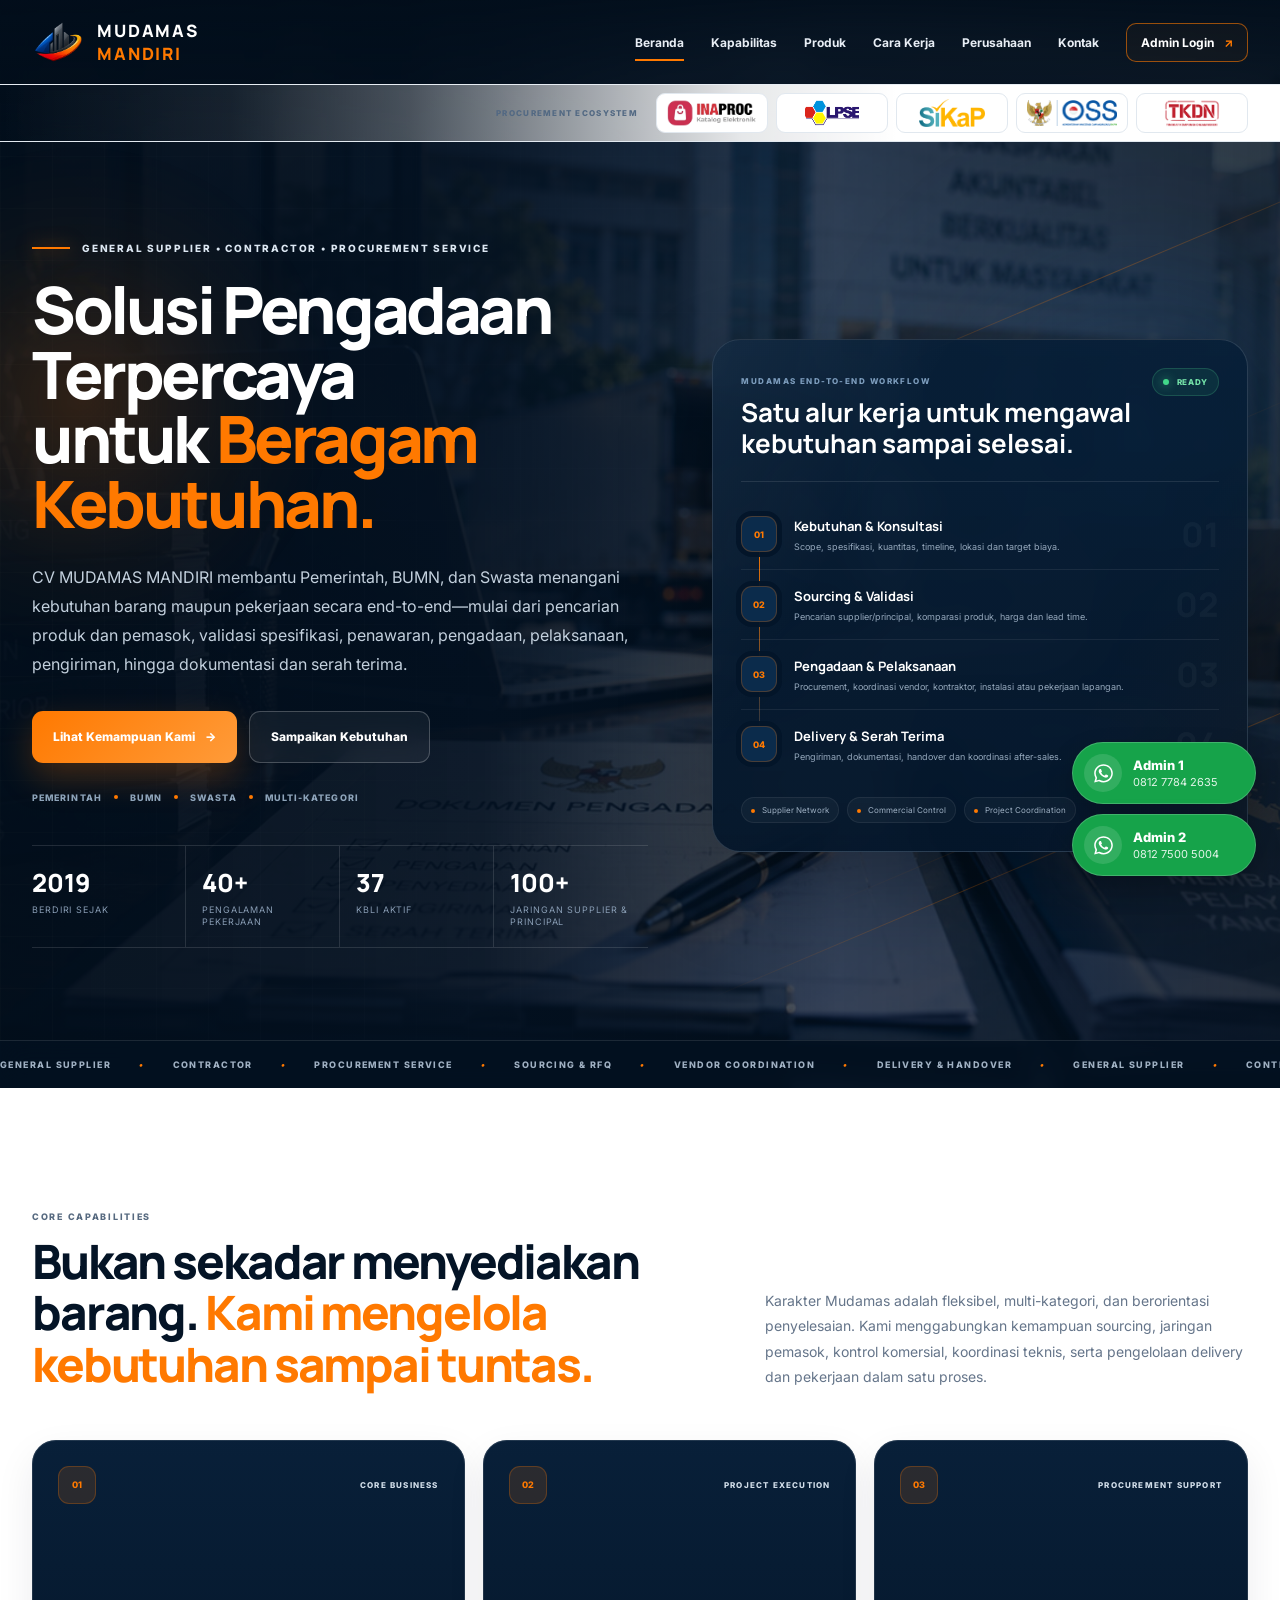
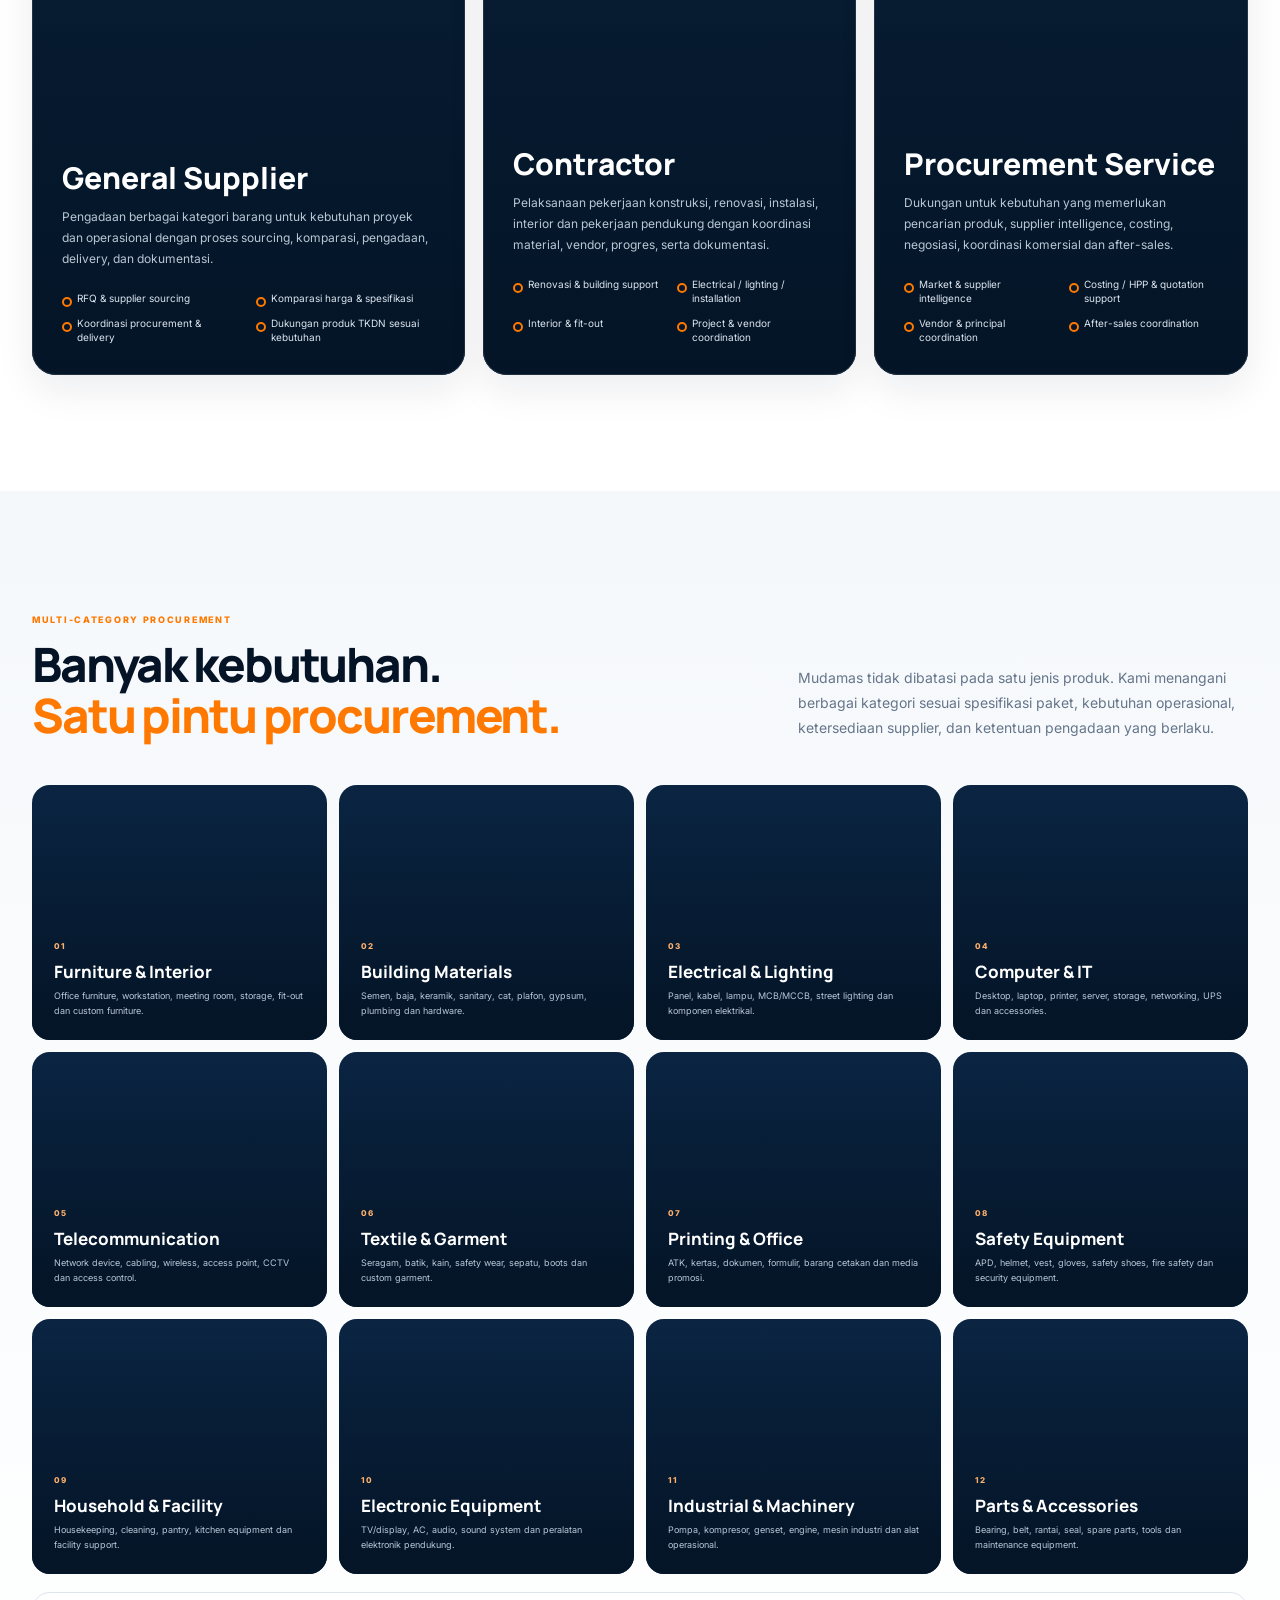
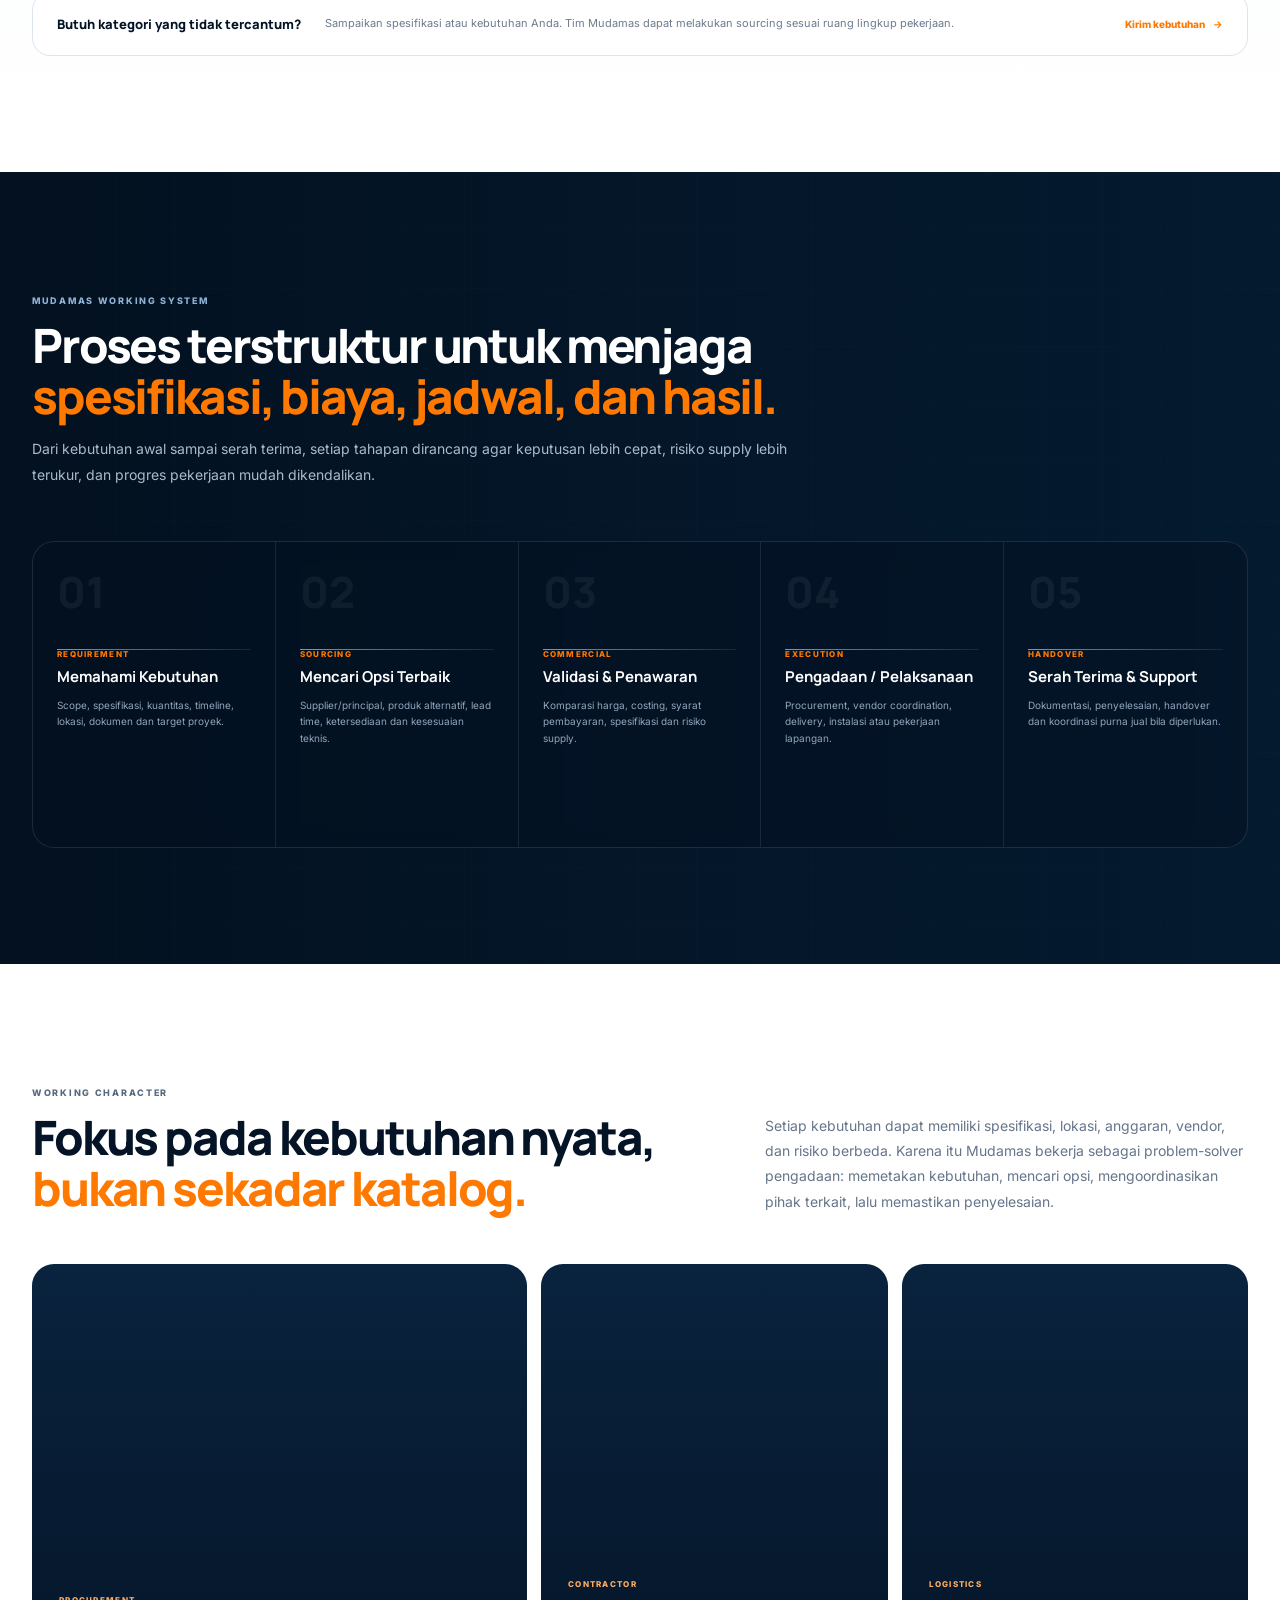
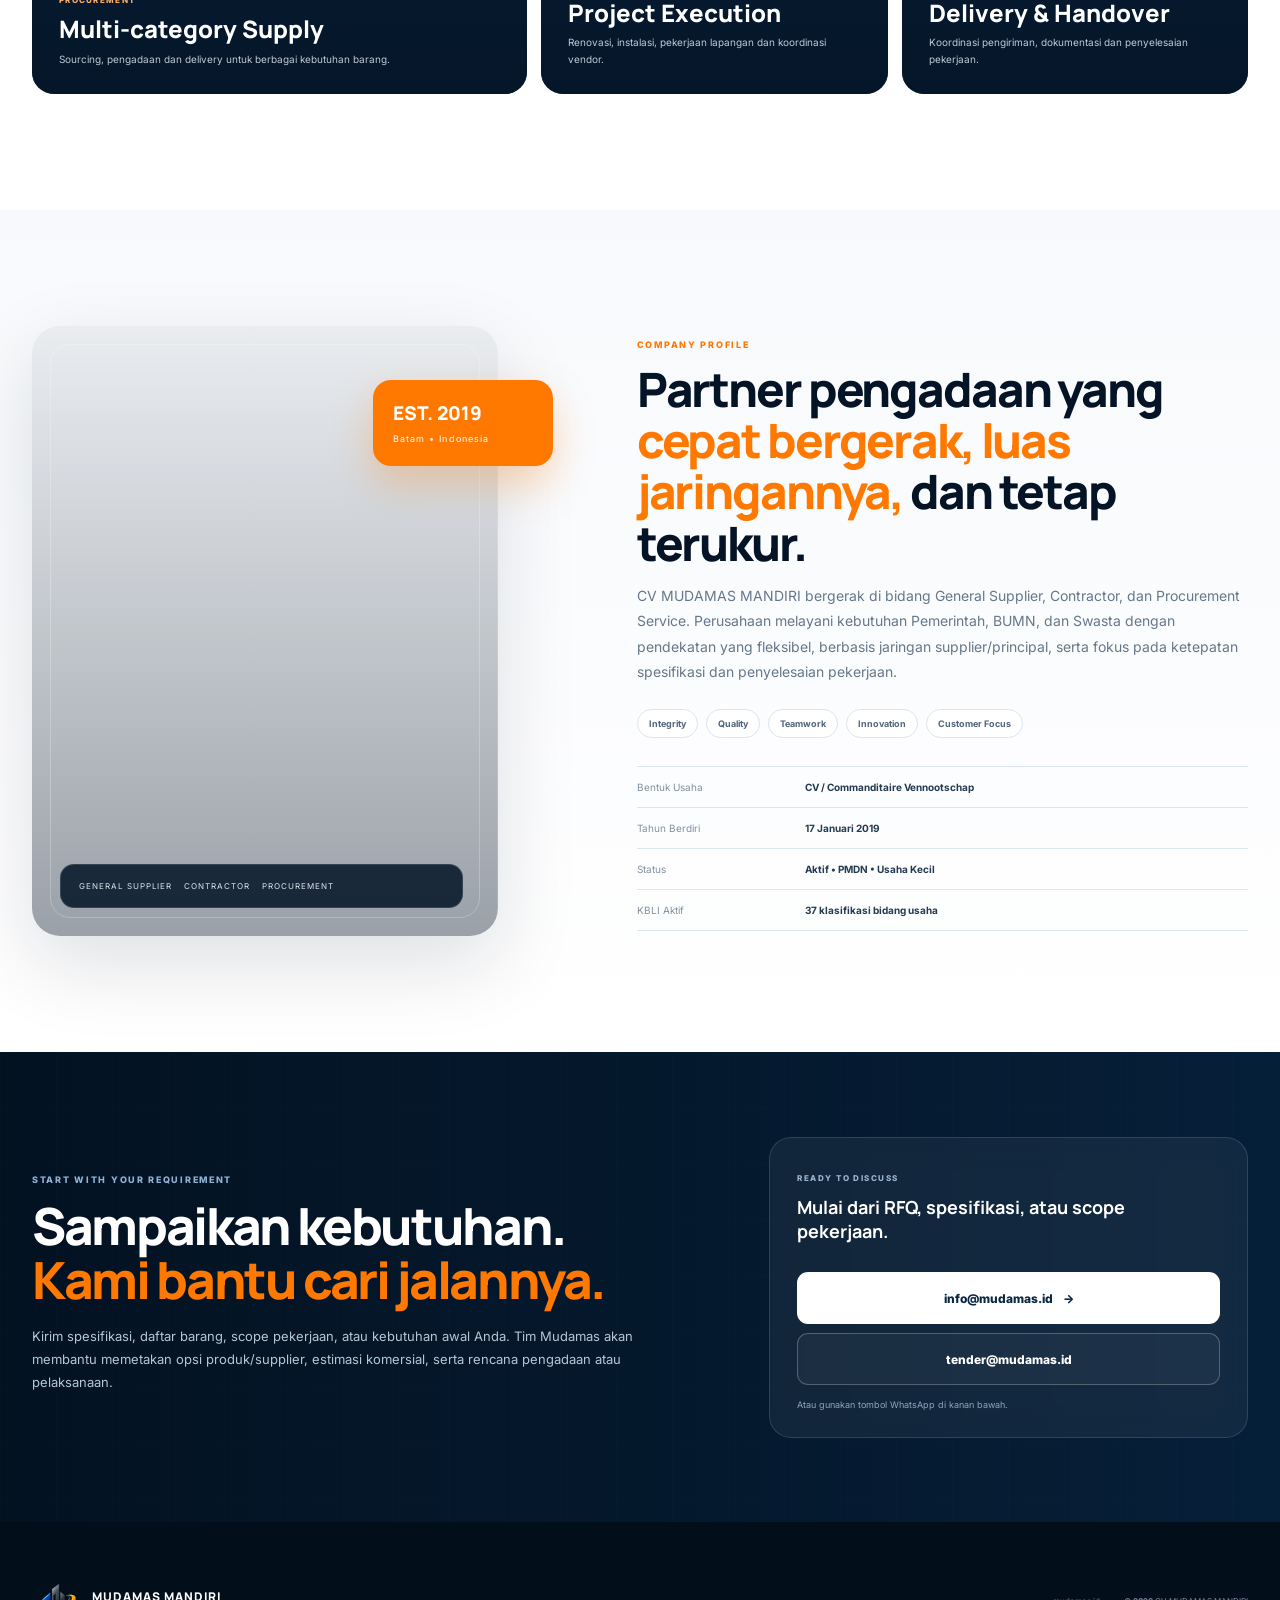
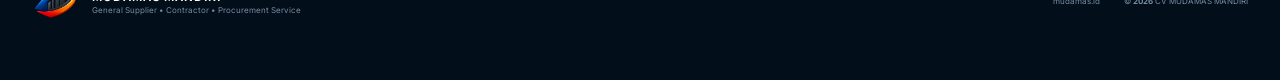
==== commit 872fa169: "Add files via upload" ====
--- a/index.html
+++ b/index.html
@@ -8,12 +8,12 @@
   <meta name="description" content="CV MUDAMAS MANDIRI — General Supplier, Contractor, dan Procurement Service untuk kebutuhan Pemerintah, BUMN, dan Swasta." />
   <meta property="og:title" content="CV MUDAMAS MANDIRI | General Supplier • Contractor • Procurement Service" />
   <meta property="og:description" content="Solusi Pengadaan Terpercaya untuk Beragam Kebutuhan." />
-  <meta property="og:image" content="hero-bg.jpg?v=20260910-7" />
+  <meta property="og:image" content="hero-bg.jpg?v=20260910-8" />
   <title>CV MUDAMAS MANDIRI | General Supplier • Contractor • Procurement Service</title>
   <link rel="preconnect" href="https://fonts.googleapis.com">
   <link rel="preconnect" href="https://fonts.gstatic.com" crossorigin>
   <link href="https://fonts.googleapis.com/css2?family=Inter:wght@400;500;600;700;800&family=Manrope:wght@600;700;800&display=swap" rel="stylesheet">
-  <link rel="stylesheet" href="styles.css?v=20260910-7" />
+  <link rel="stylesheet" href="styles.css?v=20260910-8" />
 </head>
 <body>
   <a class="skip-link" href="#main">Lewati ke konten</a>
@@ -21,7 +21,7 @@
   <header class="topbar" id="topbar">
     <div class="nav-inner">
       <a href="#home" class="brand" aria-label="CV MUDAMAS MANDIRI">
-        <img src="logo.png?v=20260910-7" alt="Logo CV MUDAMAS MANDIRI" class="brand-logo" />
+        <img src="logo.png?v=20260910-8" alt="Logo CV MUDAMAS MANDIRI" class="brand-logo" />
         <div class="brand-name">
           <strong>MUDAMAS</strong>
           <span>MANDIRI</span>
@@ -48,23 +48,23 @@
         <span class="ecosystem-label">PROCUREMENT ECOSYSTEM</span>
         <div class="top-ecosystem-logos">
           <div class="top-logo" data-label="INAPROC V6">
-            <img src="logo-inaproc.png?v=20260910-7" alt="INAPROC V6" onerror="this.hidden=true;this.nextElementSibling.hidden=false">
+            <img src="logo-inaproc.png?v=20260910-8" alt="INAPROC V6" onerror="this.hidden=true;this.nextElementSibling.hidden=false">
             <span hidden>INAPROC V6</span>
           </div>
           <div class="top-logo" data-label="SPSE">
-            <img src="logo-spse.png?v=20260910-7" alt="SPSE" onerror="this.hidden=true;this.nextElementSibling.hidden=false">
+            <img src="logo-spse.png?v=20260910-8" alt="SPSE" onerror="this.hidden=true;this.nextElementSibling.hidden=false">
             <span hidden>SPSE</span>
           </div>
           <div class="top-logo" data-label="SiKaP">
-            <img src="logo-sikap.png?v=20260910-7" alt="SiKaP" onerror="this.hidden=true;this.nextElementSibling.hidden=false">
+            <img src="logo-sikap.png?v=20260910-8" alt="SiKaP" onerror="this.hidden=true;this.nextElementSibling.hidden=false">
             <span hidden>SiKaP</span>
           </div>
           <div class="top-logo" data-label="OSS">
-            <img src="logo-oss.png?v=20260910-7" alt="OSS" onerror="this.hidden=true;this.nextElementSibling.hidden=false">
+            <img src="logo-oss.png?v=20260910-8" alt="OSS" onerror="this.hidden=true;this.nextElementSibling.hidden=false">
             <span hidden>OSS</span>
           </div>
           <div class="top-logo" data-label="TKDN Support">
-            <img src="logo-tkdn.png?v=20260910-7" alt="TKDN Support" onerror="this.hidden=true;this.nextElementSibling.hidden=false">
+            <img src="logo-tkdn.png?v=20260910-8" alt="TKDN Support" onerror="this.hidden=true;this.nextElementSibling.hidden=false">
             <span hidden>TKDN SUPPORT</span>
           </div>
         </div>
@@ -358,7 +358,7 @@
   <footer class="footer">
     <div class="footer-inner">
       <div class="footer-brand">
-        <img src="logo.png?v=20260910-7" alt="Logo Mudamas Mandiri" />
+        <img src="logo.png?v=20260910-8" alt="Logo Mudamas Mandiri" />
         <div><strong>MUDAMAS MANDIRI</strong><span>General Supplier • Contractor • Procurement Service</span></div>
       </div>
       <div class="footer-meta">
@@ -378,6 +378,6 @@
     </a>
   </div>
 
-  <script src="app.js?v=20260910-7"></script>
+  <script src="app.js?v=20260910-8"></script>
 </body>
 </html>
--- a/styles.css
+++ b/styles.css
@@ -12,7 +12,7 @@
 .topbar{position:fixed;inset:0 0 auto;z-index:100;height:142px;background:linear-gradient(180deg,rgba(2,14,27,.96),rgba(2,14,27,.68));backdrop-filter:blur(18px);border-bottom:1px solid rgba(255,255,255,.08);transition:height .28s ease,background .28s ease,box-shadow .28s ease}.topbar.scrolled{height:124px;background:rgba(3,17,32,.96);box-shadow:0 10px 34px rgba(0,0,0,.16)}.nav-inner{width:var(--shell);height:84px;margin:auto;display:flex;align-items:center;justify-content:space-between;gap:34px}.brand{display:flex;align-items:center;gap:13px;color:#fff;flex:0 0 auto}.brand-logo{width:52px;height:52px;object-fit:contain}.brand-name{display:grid;line-height:.93}.brand-name strong,.brand-name span{font:800 17px Manrope;letter-spacing:.11em}.brand-name span{color:var(--orange)}.nav{display:flex;align-items:center;gap:27px;color:#e8eef5;font-size:12px;font-weight:700}.nav>a:not(.nav-login){position:relative;padding:31px 0;white-space:nowrap}.nav>a:not(.nav-login):after{content:"";position:absolute;left:0;right:100%;bottom:20px;height:2px;background:var(--orange);transition:.25s}.nav>a:hover:after,.nav>a.active:after{right:0}.nav-login{border:1px solid rgba(255,121,0,.58);padding:11px 14px;border-radius:10px;color:#fff;background:rgba(255,121,0,.04)}.nav-login span{color:var(--orange);margin-left:7px}.menu-btn{display:none;background:none;border:0;padding:8px;cursor:pointer}.menu-btn span{display:block;width:25px;height:2px;background:#fff;margin:5px;transition:.25s}
 
 /* HERO */
-.hero{position:relative;min-height:970px;padding-top:84px;color:#fff;display:flex;align-items:center;overflow:hidden;background:var(--navy)}.hero-bg{position:absolute;inset:0;background-image:linear-gradient(90deg,rgba(2,14,27,.97) 0%,rgba(3,17,33,.94) 38%,rgba(3,20,38,.70) 65%,rgba(2,16,30,.83) 100%),url('hero-bg.jpg?v=20260910-7');background-size:cover;background-position:center;transform:scale(1.025);animation:heroFloat 20s ease-in-out infinite alternate}.hero-grid{position:absolute;inset:0;opacity:.32;background-image:linear-gradient(rgba(255,255,255,.038) 1px,transparent 1px),linear-gradient(90deg,rgba(255,255,255,.038) 1px,transparent 1px);background-size:52px 52px;mask-image:linear-gradient(90deg,#000,rgba(0,0,0,.15) 75%,transparent)}.hero-glow{position:absolute;border-radius:50%;filter:blur(2px);pointer-events:none}.glow-one{width:520px;height:520px;left:-180px;top:140px;background:radial-gradient(circle,rgba(255,121,0,.18),rgba(255,121,0,.04) 44%,transparent 70%)}.glow-two{width:700px;height:700px;right:-210px;top:90px;background:radial-gradient(circle,rgba(28,103,178,.24),rgba(28,103,178,.04) 45%,transparent 70%)}.hero-vector{position:absolute;inset:0;overflow:hidden;pointer-events:none}.hero-vector i{position:absolute;height:1px;background:linear-gradient(90deg,transparent,rgba(255,121,0,.6),transparent);transform:rotate(-23deg);opacity:.45}.v1{width:70vw;right:-22vw;top:25%;animation:vectorMove 12s linear infinite}.v2{width:54vw;right:-5vw;top:48%;animation:vectorMove 15s linear infinite reverse}.v3{width:66vw;right:-28vw;top:68%;animation:vectorMove 18s linear infinite}.v4{width:42vw;right:4vw;top:82%;animation:vectorMove 22s linear infinite reverse}.hero-content{position:relative;z-index:3;width:var(--shell);margin:0 auto;display:grid;grid-template-columns:minmax(0,1.07fr) minmax(520px,.93fr);gap:clamp(42px,5vw,92px);align-items:center;padding:100px 0 140px}.hero-copy{max-width:850px}.hero-kicker{display:flex;align-items:center;gap:12px;font-size:10px;letter-spacing:.18em;font-weight:800;color:#dce7f2}.hero-kicker span{width:38px;height:2px;background:var(--orange);box-shadow:0 0 18px rgba(255,121,0,.7)}.hero h1{font:800 clamp(50px,5.1vw,84px)/.99 Manrope;margin:23px 0 27px;letter-spacing:-.052em;max-width:950px}.hero h1 em{font-style:normal;color:#fff}.hero h1 b{font-weight:800;color:var(--orange)}.hero-copy>p{font-size:16px;line-height:1.82;color:#c3d0dd;max-width:760px;margin:0}.hero-actions{display:flex;gap:12px;margin-top:32px}.btn{min-height:52px;padding:0 21px;border-radius:11px;display:inline-flex;align-items:center;justify-content:center;font-size:12px;font-weight:800;transition:transform .22s,box-shadow .22s,background .22s}.btn:hover{transform:translateY(-2px)}.btn-orange{color:#fff;background:linear-gradient(135deg,var(--orange),var(--orange2));box-shadow:0 14px 34px rgba(255,121,0,.25)}.btn-orange span,.btn-white span{margin-left:10px}.btn-glass{color:#fff;border:1px solid rgba(255,255,255,.22);background:rgba(255,255,255,.055);backdrop-filter:blur(10px)}.trust-row{display:flex;align-items:center;gap:12px;margin-top:29px;font-size:9px;letter-spacing:.12em;text-transform:uppercase;color:#8ea4ba;font-weight:800}.trust-row i{width:4px;height:4px;border-radius:50%;background:var(--orange)}.hero-proof{display:grid;grid-template-columns:repeat(4,1fr);margin-top:42px;border-top:1px solid rgba(255,255,255,.12);border-bottom:1px solid rgba(255,255,255,.12)}.hero-proof div{padding:19px 16px;border-right:1px solid rgba(255,255,255,.12)}.hero-proof div:first-child{padding-left:0}.hero-proof div:last-child{border-right:0}.hero-proof strong{display:block;font:800 25px Manrope;color:#fff}.hero-proof span{display:block;margin-top:4px;font-size:9px;line-height:1.35;text-transform:uppercase;letter-spacing:.1em;color:#899db4}
+.hero{position:relative;min-height:970px;padding-top:84px;color:#fff;display:flex;align-items:center;overflow:hidden;background:var(--navy)}.hero-bg{position:absolute;inset:0;background-image:linear-gradient(90deg,rgba(2,14,27,.97) 0%,rgba(3,17,33,.94) 38%,rgba(3,20,38,.70) 65%,rgba(2,16,30,.83) 100%),url('hero-bg.jpg?v=20260910-8');background-size:cover;background-position:center;transform:scale(1.025);animation:heroFloat 20s ease-in-out infinite alternate}.hero-grid{position:absolute;inset:0;opacity:.32;background-image:linear-gradient(rgba(255,255,255,.038) 1px,transparent 1px),linear-gradient(90deg,rgba(255,255,255,.038) 1px,transparent 1px);background-size:52px 52px;mask-image:linear-gradient(90deg,#000,rgba(0,0,0,.15) 75%,transparent)}.hero-glow{position:absolute;border-radius:50%;filter:blur(2px);pointer-events:none}.glow-one{width:520px;height:520px;left:-180px;top:140px;background:radial-gradient(circle,rgba(255,121,0,.18),rgba(255,121,0,.04) 44%,transparent 70%)}.glow-two{width:700px;height:700px;right:-210px;top:90px;background:radial-gradient(circle,rgba(28,103,178,.24),rgba(28,103,178,.04) 45%,transparent 70%)}.hero-vector{position:absolute;inset:0;overflow:hidden;pointer-events:none}.hero-vector i{position:absolute;height:1px;background:linear-gradient(90deg,transparent,rgba(255,121,0,.6),transparent);transform:rotate(-23deg);opacity:.45}.v1{width:70vw;right:-22vw;top:25%;animation:vectorMove 12s linear infinite}.v2{width:54vw;right:-5vw;top:48%;animation:vectorMove 15s linear infinite reverse}.v3{width:66vw;right:-28vw;top:68%;animation:vectorMove 18s linear infinite}.v4{width:42vw;right:4vw;top:82%;animation:vectorMove 22s linear infinite reverse}.hero-content{position:relative;z-index:3;width:var(--shell);margin:0 auto;display:grid;grid-template-columns:minmax(0,1.07fr) minmax(520px,.93fr);gap:clamp(42px,5vw,92px);align-items:center;padding:100px 0 140px}.hero-copy{max-width:850px}.hero-kicker{display:flex;align-items:center;gap:12px;font-size:10px;letter-spacing:.18em;font-weight:800;color:#dce7f2}.hero-kicker span{width:38px;height:2px;background:var(--orange);box-shadow:0 0 18px rgba(255,121,0,.7)}.hero h1{font:800 clamp(50px,5.1vw,84px)/.99 Manrope;margin:23px 0 27px;letter-spacing:-.052em;max-width:950px}.hero h1 em{font-style:normal;color:#fff}.hero h1 b{font-weight:800;color:var(--orange)}.hero-copy>p{font-size:16px;line-height:1.82;color:#c3d0dd;max-width:760px;margin:0}.hero-actions{display:flex;gap:12px;margin-top:32px}.btn{min-height:52px;padding:0 21px;border-radius:11px;display:inline-flex;align-items:center;justify-content:center;font-size:12px;font-weight:800;transition:transform .22s,box-shadow .22s,background .22s}.btn:hover{transform:translateY(-2px)}.btn-orange{color:#fff;background:linear-gradient(135deg,var(--orange),var(--orange2));box-shadow:0 14px 34px rgba(255,121,0,.25)}.btn-orange span,.btn-white span{margin-left:10px}.btn-glass{color:#fff;border:1px solid rgba(255,255,255,.22);background:rgba(255,255,255,.055);backdrop-filter:blur(10px)}.trust-row{display:flex;align-items:center;gap:12px;margin-top:29px;font-size:9px;letter-spacing:.12em;text-transform:uppercase;color:#8ea4ba;font-weight:800}.trust-row i{width:4px;height:4px;border-radius:50%;background:var(--orange)}.hero-proof{display:grid;grid-template-columns:repeat(4,1fr);margin-top:42px;border-top:1px solid rgba(255,255,255,.12);border-bottom:1px solid rgba(255,255,255,.12)}.hero-proof div{padding:19px 16px;border-right:1px solid rgba(255,255,255,.12)}.hero-proof div:first-child{padding-left:0}.hero-proof div:last-child{border-right:0}.hero-proof strong{display:block;font:800 25px Manrope;color:#fff}.hero-proof span{display:block;margin-top:4px;font-size:9px;line-height:1.35;text-transform:uppercase;letter-spacing:.1em;color:#899db4}
 
 .workflow-card{position:relative;background:linear-gradient(180deg,rgba(6,30,55,.88),rgba(4,22,42,.94));border:1px solid rgba(255,255,255,.14);border-radius:28px;padding:28px;box-shadow:0 34px 90px rgba(0,0,0,.28);backdrop-filter:blur(18px);overflow:hidden}.workflow-card:before{content:"";position:absolute;inset:0;background:linear-gradient(120deg,rgba(255,255,255,.05),transparent 30%,transparent 70%,rgba(255,121,0,.04));pointer-events:none}.workflow-head{position:relative;display:flex;justify-content:space-between;gap:20px;align-items:flex-start;padding-bottom:22px;border-bottom:1px solid rgba(255,255,255,.1)}.micro{font-size:8px;letter-spacing:.18em;color:#7d9dbd;font-weight:800}.workflow-head h2{font:700 26px/1.2 Manrope;margin:9px 0 0;color:#fff;max-width:460px}.status-pill{font-size:8px;font-weight:800;letter-spacing:.08em;padding:8px 10px;border-radius:999px;color:#76e5aa;background:rgba(52,196,126,.1);border:1px solid rgba(84,220,151,.2);white-space:nowrap}.status-pill i{display:inline-block;width:6px;height:6px;border-radius:50%;background:var(--green);margin-right:5px;box-shadow:0 0 10px rgba(66,217,138,.7)}.workflow-steps{position:relative;margin-top:18px}.workflow-steps:before{content:"";position:absolute;left:18px;top:35px;bottom:35px;width:1px;background:linear-gradient(var(--orange),rgba(255,255,255,.1))}.workflow-steps article{position:relative;display:grid;grid-template-columns:38px 1fr auto;gap:15px;align-items:center;padding:15px 0;border-bottom:1px solid rgba(255,255,255,.07)}.workflow-steps article:last-child{border-bottom:0}.step-no{position:relative;z-index:2;display:grid;place-items:center;width:36px;height:36px;border-radius:11px;background:#0b2b4b;color:var(--orange);border:1px solid rgba(255,121,0,.25);font-size:9px;font-weight:800;box-shadow:0 0 0 5px rgba(4,22,42,.95)}.workflow-steps strong{font:700 13px Manrope;color:#fff}.workflow-steps p{font-size:9px;line-height:1.55;color:#96a9bd;margin:5px 0 0}.workflow-steps article>b{font:800 34px/1 Manrope;color:rgba(255,255,255,.035)}.workflow-foot{position:relative;display:flex;flex-wrap:wrap;gap:8px;margin-top:18px}.workflow-foot span{font-size:8px;color:#9fb1c4;padding:7px 9px;border-radius:999px;border:1px solid rgba(255,255,255,.07);background:rgba(255,255,255,.035)}.workflow-foot i{display:inline-block;width:4px;height:4px;border-radius:50%;background:var(--orange);margin-right:5px}.hero-bottom{position:absolute;z-index:4;left:0;right:0;bottom:0;border-top:1px solid rgba(255,255,255,.1);background:rgba(3,17,32,.78);backdrop-filter:blur(12px);overflow:hidden}.ticker-track{width:max-content;display:flex;gap:28px;align-items:center;padding:18px 0;color:#9fb0c2;font-size:9px;font-weight:800;letter-spacing:.16em;animation:ticker 42s linear infinite}.ticker-track span,.ticker-track i{white-space:nowrap}.ticker-track i{color:var(--orange)}
 
@@ -22,22 +22,22 @@
 /* HOME TRUST STRIP */
 
 /* CAPABILITIES */
-.capabilities{background:#fff}.capability-layout{display:grid;grid-template-columns:1.1fr .95fr .95fr;gap:18px}.cap-feature{position:relative;min-height:535px;border-radius:24px;overflow:hidden;color:#fff;background:#0a2440;box-shadow:0 15px 38px rgba(4,25,48,.08);isolation:isolate;transition:transform .28s ease,box-shadow .28s ease}.cap-feature:hover{transform:translateY(-6px);box-shadow:var(--shadow)}.cap-feature:before{content:"";position:absolute;inset:0;background-size:cover;background-position:center;z-index:-3;transition:transform .65s ease}.cap-feature:hover:before{transform:scale(1.045)}.cap-supplier:before{background-image:url('capability-supplier.jpg?v=20260910-7')}.cap-contractor:before{background-image:url('capability-contractor.jpg?v=20260910-7')}.cap-procurement:before{background-image:url('capability-procurement.jpg?v=20260910-7')}.cap-overlay{position:absolute;inset:0;background:linear-gradient(180deg,rgba(4,20,38,.28),rgba(4,20,38,.70) 44%,rgba(4,20,38,.97) 100%);z-index:-2}.cap-feature:after{content:"";position:absolute;inset:0;border:1px solid rgba(255,255,255,.11);border-radius:inherit;pointer-events:none}.cap-top{display:flex;justify-content:space-between;align-items:center;padding:26px}.cap-no{display:grid;place-items:center;width:38px;height:38px;border-radius:11px;background:rgba(255,121,0,.14);border:1px solid rgba(255,121,0,.25);color:var(--orange);font-size:9px;font-weight:800}.cap-tag{font-size:8px;letter-spacing:.15em;font-weight:800;color:#d2deea}.cap-body{position:absolute;left:0;right:0;bottom:0;padding:30px}.cap-body h3{font:800 30px/1.1 Manrope;margin:0 0 12px;color:#fff}.cap-body p{font-size:12px;line-height:1.75;color:#b9c7d5;max-width:520px}.cap-body ul{list-style:none;margin:22px 0 0;padding:0;display:grid;grid-template-columns:1fr 1fr;gap:10px 16px}.cap-body li{position:relative;padding-left:15px;font-size:10px;line-height:1.45;color:#dce5ee}.cap-body li:before{content:"";position:absolute;left:0;top:6px;width:6px;height:6px;border:2px solid var(--orange);border-radius:50%}
+.capabilities{background:#fff}.capability-layout{display:grid;grid-template-columns:1.1fr .95fr .95fr;gap:18px}.cap-feature{position:relative;min-height:535px;border-radius:24px;overflow:hidden;color:#fff;background:#0a2440;box-shadow:0 15px 38px rgba(4,25,48,.08);isolation:isolate;transition:transform .28s ease,box-shadow .28s ease}.cap-feature:hover{transform:translateY(-6px);box-shadow:var(--shadow)}.cap-feature:before{content:"";position:absolute;inset:0;background-size:cover;background-position:center;z-index:-3;transition:transform .65s ease}.cap-feature:hover:before{transform:scale(1.045)}.cap-supplier:before{background-image:url('capability-supplier.jpg?v=20260910-8')}.cap-contractor:before{background-image:url('capability-contractor.jpg?v=20260910-8')}.cap-procurement:before{background-image:url('capability-procurement.jpg?v=20260910-8')}.cap-overlay{position:absolute;inset:0;background:linear-gradient(180deg,rgba(4,20,38,.28),rgba(4,20,38,.70) 44%,rgba(4,20,38,.97) 100%);z-index:-2}.cap-feature:after{content:"";position:absolute;inset:0;border:1px solid rgba(255,255,255,.11);border-radius:inherit;pointer-events:none}.cap-top{display:flex;justify-content:space-between;align-items:center;padding:26px}.cap-no{display:grid;place-items:center;width:38px;height:38px;border-radius:11px;background:rgba(255,121,0,.14);border:1px solid rgba(255,121,0,.25);color:var(--orange);font-size:9px;font-weight:800}.cap-tag{font-size:8px;letter-spacing:.15em;font-weight:800;color:#d2deea}.cap-body{position:absolute;left:0;right:0;bottom:0;padding:30px}.cap-body h3{font:800 30px/1.1 Manrope;margin:0 0 12px;color:#fff}.cap-body p{font-size:12px;line-height:1.75;color:#b9c7d5;max-width:520px}.cap-body ul{list-style:none;margin:22px 0 0;padding:0;display:grid;grid-template-columns:1fr 1fr;gap:10px 16px}.cap-body li{position:relative;padding-left:15px;font-size:10px;line-height:1.45;color:#dce5ee}.cap-body li:before{content:"";position:absolute;left:0;top:6px;width:6px;height:6px;border:2px solid var(--orange);border-radius:50%}
 
 /* CATEGORIES */
-.categories{background:linear-gradient(180deg,#f5f8fb 0%,#fff 100%)}.category-intro{display:grid;grid-template-columns:1.2fr .8fr;gap:90px;align-items:end;margin-bottom:44px}.category-grid{display:grid;grid-template-columns:repeat(4,1fr);gap:12px}.cat{position:relative;min-height:255px;border-radius:18px;overflow:hidden;background:#0b2747;isolation:isolate;transition:transform .28s ease,box-shadow .28s ease}.cat:hover{transform:translateY(-5px);box-shadow:0 20px 44px rgba(4,24,46,.16)}.cat:before{content:"";position:absolute;inset:0;background-size:cover;background-position:center;z-index:-3;transition:transform .55s ease}.cat:hover:before{transform:scale(1.055)}.cat-01:before{background-image:url('category-furniture.jpg?v=20260910-7')}.cat-02:before{background-image:url('category-building.jpg?v=20260910-7')}.cat-03:before{background-image:url('category-electrical.jpg?v=20260910-7')}.cat-04:before{background-image:url('category-it.jpg?v=20260910-7')}.cat-05:before{background-image:url('category-telecom.jpg?v=20260910-7')}.cat-06:before{background-image:url('category-garment.jpg?v=20260910-7')}.cat-07:before{background-image:url('category-printing.jpg?v=20260910-7')}.cat-08:before{background-image:url('category-safety.jpg?v=20260910-7')}.cat-09:before{background-image:url('category-household.jpg?v=20260910-7')}.cat-10:before{background-image:url('category-electronic.jpg?v=20260910-7')}.cat-11:before{background-image:url('category-industrial.jpg?v=20260910-7')}.cat-12:before{background-image:url('category-parts.jpg?v=20260910-7')}.cat-shade{position:absolute;inset:0;background:linear-gradient(180deg,rgba(4,20,38,.14),rgba(4,20,38,.93) 88%);z-index:-2}.cat:after{content:"";position:absolute;left:0;right:100%;bottom:0;height:3px;background:var(--orange);transition:.35s}.cat:hover:after{right:0}.cat-copy{position:absolute;left:0;right:0;bottom:0;padding:22px}.cat-copy>span{font-size:8px;letter-spacing:.13em;color:#ffb16c;font-weight:800}.cat h3{font:750 17px/1.25 Manrope;margin:8px 0 7px;color:#fff}.cat p{font-size:9px;line-height:1.6;color:#b9c8d8;margin:0}.category-note{margin-top:18px;border:1px solid var(--line);border-radius:18px;padding:22px 24px;display:grid;grid-template-columns:auto 1fr auto;gap:24px;align-items:center;background:#fff}.category-note>span{font:800 13px Manrope;color:var(--navy)}.category-note p{font-size:11px;line-height:1.6;color:#6c7b8e;margin:0}.category-note a{font-size:10px;font-weight:800;color:var(--orange);white-space:nowrap}.category-note b{margin-left:6px}
+.categories{background:linear-gradient(180deg,#f5f8fb 0%,#fff 100%)}.category-intro{display:grid;grid-template-columns:1.2fr .8fr;gap:90px;align-items:end;margin-bottom:44px}.category-grid{display:grid;grid-template-columns:repeat(4,1fr);gap:12px}.cat{position:relative;min-height:255px;border-radius:18px;overflow:hidden;background:#0b2747;isolation:isolate;transition:transform .28s ease,box-shadow .28s ease}.cat:hover{transform:translateY(-5px);box-shadow:0 20px 44px rgba(4,24,46,.16)}.cat:before{content:"";position:absolute;inset:0;background-size:cover;background-position:center;z-index:-3;transition:transform .55s ease}.cat:hover:before{transform:scale(1.055)}.cat-01:before{background-image:url('category-furniture.jpg?v=20260910-8')}.cat-02:before{background-image:url('category-building.jpg?v=20260910-8')}.cat-03:before{background-image:url('category-electrical.jpg?v=20260910-8')}.cat-04:before{background-image:url('category-it.jpg?v=20260910-8')}.cat-05:before{background-image:url('category-telecom.jpg?v=20260910-8')}.cat-06:before{background-image:url('category-garment.jpg?v=20260910-8')}.cat-07:before{background-image:url('category-printing.jpg?v=20260910-8')}.cat-08:before{background-image:url('category-safety.jpg?v=20260910-8')}.cat-09:before{background-image:url('category-household.jpg?v=20260910-8')}.cat-10:before{background-image:url('category-electronic.jpg?v=20260910-8')}.cat-11:before{background-image:url('category-industrial.jpg?v=20260910-8')}.cat-12:before{background-image:url('category-parts.jpg?v=20260910-8')}.cat-shade{position:absolute;inset:0;background:linear-gradient(180deg,rgba(4,20,38,.14),rgba(4,20,38,.93) 88%);z-index:-2}.cat:after{content:"";position:absolute;left:0;right:100%;bottom:0;height:3px;background:var(--orange);transition:.35s}.cat:hover:after{right:0}.cat-copy{position:absolute;left:0;right:0;bottom:0;padding:22px}.cat-copy>span{font-size:8px;letter-spacing:.13em;color:#ffb16c;font-weight:800}.cat h3{font:750 17px/1.25 Manrope;margin:8px 0 7px;color:#fff}.cat p{font-size:9px;line-height:1.6;color:#b9c8d8;margin:0}.category-note{margin-top:18px;border:1px solid var(--line);border-radius:18px;padding:22px 24px;display:grid;grid-template-columns:auto 1fr auto;gap:24px;align-items:center;background:#fff}.category-note>span{font:800 13px Manrope;color:var(--navy)}.category-note p{font-size:11px;line-height:1.6;color:#6c7b8e;margin:0}.category-note a{font-size:10px;font-weight:800;color:var(--orange);white-space:nowrap}.category-note b{margin-left:6px}
 
 /* PROCESS */
-.process{position:relative;background:var(--navy);color:#fff;overflow:hidden}.process-bg{position:absolute;inset:0;background-image:linear-gradient(90deg,rgba(3,17,32,.97),rgba(5,28,51,.76)),url('process-bg.jpg?v=20260910-7');background-size:cover;background-position:center}.process-grid{position:absolute;inset:0;opacity:.22;background-image:linear-gradient(rgba(255,255,255,.04) 1px,transparent 1px),linear-gradient(90deg,rgba(255,255,255,.04) 1px,transparent 1px);background-size:58px 58px}.process-shell{position:relative;z-index:2}.process-head{max-width:900px}.process h2{color:#fff}.process h2 span{color:var(--orange)}.process-head p{max-width:760px;color:#a9bbcd;font-size:14px;line-height:1.82}.process-rail{display:grid;grid-template-columns:repeat(5,1fr);margin-top:54px;border:1px solid rgba(255,255,255,.11);border-radius:22px;overflow:hidden;background:rgba(3,17,32,.45);backdrop-filter:blur(10px)}.process-rail article{position:relative;min-height:305px;padding:28px 24px;border-right:1px solid rgba(255,255,255,.09);transition:background .25s}.process-rail article:last-child{border-right:0}.process-rail article:hover{background:rgba(255,121,0,.065)}.process-number{font:800 43px/1 Manrope;color:rgba(255,255,255,.055)}.process-rail article>span{display:block;margin-top:36px;font-size:8px;letter-spacing:.16em;color:var(--orange);font-weight:800}.process-rail strong{display:block;font:700 15px/1.3 Manrope;margin:8px 0 10px;color:#fff}.process-rail p{font-size:10px;line-height:1.65;color:#91a6bb;margin:0}.process-rail article:after{content:"";position:absolute;left:24px;right:24px;top:107px;height:1px;background:linear-gradient(90deg,var(--orange),rgba(255,255,255,.08))}
+.process{position:relative;background:var(--navy);color:#fff;overflow:hidden}.process-bg{position:absolute;inset:0;background-image:linear-gradient(90deg,rgba(3,17,32,.97),rgba(5,28,51,.76)),url('process-bg.jpg?v=20260910-8');background-size:cover;background-position:center}.process-grid{position:absolute;inset:0;opacity:.22;background-image:linear-gradient(rgba(255,255,255,.04) 1px,transparent 1px),linear-gradient(90deg,rgba(255,255,255,.04) 1px,transparent 1px);background-size:58px 58px}.process-shell{position:relative;z-index:2}.process-head{max-width:900px}.process h2{color:#fff}.process h2 span{color:var(--orange)}.process-head p{max-width:760px;color:#a9bbcd;font-size:14px;line-height:1.82}.process-rail{display:grid;grid-template-columns:repeat(5,1fr);margin-top:54px;border:1px solid rgba(255,255,255,.11);border-radius:22px;overflow:hidden;background:rgba(3,17,32,.45);backdrop-filter:blur(10px)}.process-rail article{position:relative;min-height:305px;padding:28px 24px;border-right:1px solid rgba(255,255,255,.09);transition:background .25s}.process-rail article:last-child{border-right:0}.process-rail article:hover{background:rgba(255,121,0,.065)}.process-number{font:800 43px/1 Manrope;color:rgba(255,255,255,.055)}.process-rail article>span{display:block;margin-top:36px;font-size:8px;letter-spacing:.16em;color:var(--orange);font-weight:800}.process-rail strong{display:block;font:700 15px/1.3 Manrope;margin:8px 0 10px;color:#fff}.process-rail p{font-size:10px;line-height:1.65;color:#91a6bb;margin:0}.process-rail article:after{content:"";position:absolute;left:24px;right:24px;top:107px;height:1px;background:linear-gradient(90deg,var(--orange),rgba(255,255,255,.08))}
 
 /* PROJECT CHARACTER */
-.projects{background:#fff}.project-showcase{display:grid;grid-template-columns:1.25fr .875fr .875fr;gap:14px}.project-card{position:relative;min-height:430px;border-radius:22px;overflow:hidden;background:#0a2440;isolation:isolate;transition:transform .28s ease,box-shadow .28s ease}.project-card:hover{transform:translateY(-5px);box-shadow:var(--shadow)}.project-card:before{content:"";position:absolute;inset:0;background-size:cover;background-position:center;z-index:-3;transition:transform .6s ease}.project-card:hover:before{transform:scale(1.05)}.project-01:before{background-image:url('project-01.jpg?v=20260910-7')}.project-02:before{background-image:url('project-02.jpg?v=20260910-7')}.project-03:before{background-image:url('project-03.jpg?v=20260910-7')}.project-shade{position:absolute;inset:0;background:linear-gradient(180deg,rgba(4,20,38,.08),rgba(4,20,38,.90));z-index:-2}.project-copy{position:absolute;left:0;right:0;bottom:0;padding:27px}.project-copy span{font-size:8px;letter-spacing:.16em;color:#ffad62;font-weight:800}.project-copy h3{font:800 24px/1.15 Manrope;color:#fff;margin:8px 0}.project-copy p{font-size:10px;line-height:1.65;color:#bdcbd8;margin:0;max-width:380px}
+.projects{background:#fff}.project-showcase{display:grid;grid-template-columns:1.25fr .875fr .875fr;gap:14px}.project-card{position:relative;min-height:430px;border-radius:22px;overflow:hidden;background:#0a2440;isolation:isolate;transition:transform .28s ease,box-shadow .28s ease}.project-card:hover{transform:translateY(-5px);box-shadow:var(--shadow)}.project-card:before{content:"";position:absolute;inset:0;background-size:cover;background-position:center;z-index:-3;transition:transform .6s ease}.project-card:hover:before{transform:scale(1.05)}.project-01:before{background-image:url('project-01.jpg?v=20260910-8')}.project-02:before{background-image:url('project-02.jpg?v=20260910-8')}.project-03:before{background-image:url('project-03.jpg?v=20260910-8')}.project-shade{position:absolute;inset:0;background:linear-gradient(180deg,rgba(4,20,38,.08),rgba(4,20,38,.90));z-index:-2}.project-copy{position:absolute;left:0;right:0;bottom:0;padding:27px}.project-copy span{font-size:8px;letter-spacing:.16em;color:#ffad62;font-weight:800}.project-copy h3{font:800 24px/1.15 Manrope;color:#fff;margin:8px 0}.project-copy p{font-size:10px;line-height:1.65;color:#bdcbd8;margin:0;max-width:380px}
 
 /* COMPANY */
-.company{background:linear-gradient(180deg,#f7f9fc,#fff)}.company-grid{display:grid;grid-template-columns:.92fr 1.08fr;gap:84px;align-items:center}.company-visual{position:relative;min-height:610px}.company-image{position:absolute;inset:0 55px 0 0;border-radius:28px;background-image:linear-gradient(180deg,rgba(4,20,38,.06),rgba(4,20,38,.40)),url('company-bg.jpg?v=20260910-7');background-size:cover;background-position:center;box-shadow:var(--shadow)}.company-image:after{content:"";position:absolute;inset:18px;border:1px solid rgba(255,255,255,.24);border-radius:20px}.company-badge{position:absolute;right:0;top:54px;width:180px;padding:20px;border-radius:18px;background:var(--orange);color:#fff;box-shadow:0 18px 40px rgba(255,121,0,.28)}.company-badge strong{display:block;font:800 19px Manrope}.company-badge span{font-size:9px;letter-spacing:.12em}.company-mini{position:absolute;left:28px;right:90px;bottom:28px;padding:16px 18px;display:flex;gap:12px;flex-wrap:wrap;border-radius:14px;background:rgba(4,20,38,.86);backdrop-filter:blur(12px);border:1px solid rgba(255,255,255,.12)}.company-mini span{font-size:8px;letter-spacing:.12em;color:#dce6ef}.company-copy h2 span{color:var(--orange)}.company-copy>p{font-size:14px;line-height:1.82;color:#66778b}.company-values{display:flex;flex-wrap:wrap;gap:8px;margin-top:24px}.company-values span{padding:8px 11px;border-radius:999px;border:1px solid var(--line);font-size:9px;font-weight:700;color:#52647b;background:#fff}.company-facts{margin-top:28px;border-top:1px solid var(--line)}.company-facts>div{display:grid;grid-template-columns:150px 1fr;gap:18px;padding:14px 0;border-bottom:1px solid var(--line)}.company-facts span{font-size:10px;color:#8090a2}.company-facts strong{font-size:10px;color:#243a52}.procurement-ecosystem{margin-top:24px;padding-top:19px;border-top:1px solid var(--line)}.ecosystem-head{display:flex;justify-content:space-between;align-items:flex-end;gap:18px;margin-bottom:12px}.ecosystem-head>span{font-size:8px;letter-spacing:.15em;font-weight:800;color:#526983}.ecosystem-head small{font-size:8px;line-height:1.4;color:#97a5b4;text-align:right}.verification-logos{display:grid;grid-template-columns:repeat(5,minmax(0,1fr));gap:8px}.verification-logo{min-height:72px;padding:10px 9px;border:1px solid #e2e9f0;border-radius:12px;background:#fff;display:flex;align-items:center;justify-content:center;overflow:hidden;transition:transform .2s ease,border-color .2s ease,box-shadow .2s ease}.verification-logo:hover{transform:translateY(-2px);border-color:rgba(255,121,0,.35);box-shadow:0 9px 24px rgba(5,27,50,.08)}.verification-logo img{display:block;width:100%;height:44px;object-fit:contain;object-position:center;filter:saturate(.95)}.verification-logo>span{font-size:8px;line-height:1.25;font-weight:800;letter-spacing:.05em;color:#36506d;text-align:center}.verification-logo>span[hidden]{display:none}
+.company{background:linear-gradient(180deg,#f7f9fc,#fff)}.company-grid{display:grid;grid-template-columns:.92fr 1.08fr;gap:84px;align-items:center}.company-visual{position:relative;min-height:610px}.company-image{position:absolute;inset:0 55px 0 0;border-radius:28px;background-image:linear-gradient(180deg,rgba(4,20,38,.06),rgba(4,20,38,.40)),url('company-bg.jpg?v=20260910-8');background-size:cover;background-position:center;box-shadow:var(--shadow)}.company-image:after{content:"";position:absolute;inset:18px;border:1px solid rgba(255,255,255,.24);border-radius:20px}.company-badge{position:absolute;right:0;top:54px;width:180px;padding:20px;border-radius:18px;background:var(--orange);color:#fff;box-shadow:0 18px 40px rgba(255,121,0,.28)}.company-badge strong{display:block;font:800 19px Manrope}.company-badge span{font-size:9px;letter-spacing:.12em}.company-mini{position:absolute;left:28px;right:90px;bottom:28px;padding:16px 18px;display:flex;gap:12px;flex-wrap:wrap;border-radius:14px;background:rgba(4,20,38,.86);backdrop-filter:blur(12px);border:1px solid rgba(255,255,255,.12)}.company-mini span{font-size:8px;letter-spacing:.12em;color:#dce6ef}.company-copy h2 span{color:var(--orange)}.company-copy>p{font-size:14px;line-height:1.82;color:#66778b}.company-values{display:flex;flex-wrap:wrap;gap:8px;margin-top:24px}.company-values span{padding:8px 11px;border-radius:999px;border:1px solid var(--line);font-size:9px;font-weight:700;color:#52647b;background:#fff}.company-facts{margin-top:28px;border-top:1px solid var(--line)}.company-facts>div{display:grid;grid-template-columns:150px 1fr;gap:18px;padding:14px 0;border-bottom:1px solid var(--line)}.company-facts span{font-size:10px;color:#8090a2}.company-facts strong{font-size:10px;color:#243a52}.procurement-ecosystem{margin-top:24px;padding-top:19px;border-top:1px solid var(--line)}.ecosystem-head{display:flex;justify-content:space-between;align-items:flex-end;gap:18px;margin-bottom:12px}.ecosystem-head>span{font-size:8px;letter-spacing:.15em;font-weight:800;color:#526983}.ecosystem-head small{font-size:8px;line-height:1.4;color:#97a5b4;text-align:right}.verification-logos{display:grid;grid-template-columns:repeat(5,minmax(0,1fr));gap:8px}.verification-logo{min-height:72px;padding:10px 9px;border:1px solid #e2e9f0;border-radius:12px;background:#fff;display:flex;align-items:center;justify-content:center;overflow:hidden;transition:transform .2s ease,border-color .2s ease,box-shadow .2s ease}.verification-logo:hover{transform:translateY(-2px);border-color:rgba(255,121,0,.35);box-shadow:0 9px 24px rgba(5,27,50,.08)}.verification-logo img{display:block;width:100%;height:44px;object-fit:contain;object-position:center;filter:saturate(.95)}.verification-logo>span{font-size:8px;line-height:1.25;font-weight:800;letter-spacing:.05em;color:#36506d;text-align:center}.verification-logo>span[hidden]{display:none}
 
 /* CTA */
-.cta{position:relative;color:#fff;background:#082744;overflow:hidden}.cta-bg{position:absolute;inset:0;background-image:linear-gradient(90deg,rgba(3,17,32,.96),rgba(5,28,52,.76)),url('cta-bg.jpg?v=20260910-7');background-size:cover;background-position:center}.cta-grid{position:absolute;inset:0;background-image:linear-gradient(rgba(255,255,255,.03) 1px,transparent 1px),linear-gradient(90deg,rgba(255,255,255,.03) 1px,transparent 1px);background-size:56px 56px;opacity:.3}.cta-inner{position:relative;z-index:2;width:var(--shell);margin:auto;min-height:470px;padding:78px 0;display:grid;grid-template-columns:1.15fr .85fr;gap:90px;align-items:center}.cta h2{font:800 clamp(38px,4vw,58px)/1.05 Manrope;margin:12px 0 18px;color:#fff;letter-spacing:-.046em}.cta h2 span{color:var(--orange)}.cta p{max-width:700px;color:#b7c6d5;font-size:13px;line-height:1.8}.cta-card{border:1px solid rgba(255,255,255,.13);border-radius:22px;padding:27px;background:rgba(255,255,255,.055);backdrop-filter:blur(14px)}.cta-label{font-size:8px;letter-spacing:.18em;color:#9ab5d0;font-weight:800}.cta-card>strong{display:block;font:700 18px/1.35 Manrope;margin:10px 0 20px}.cta-card .btn{width:100%;margin-top:9px}.btn-white{background:#fff;color:#092643}.btn-outline-white{border:1px solid rgba(255,255,255,.24);color:#fff;background:rgba(255,255,255,.04)}.cta-card small{display:block;margin-top:14px;font-size:9px;color:#8fa6bd}
+.cta{position:relative;color:#fff;background:#082744;overflow:hidden}.cta-bg{position:absolute;inset:0;background-image:linear-gradient(90deg,rgba(3,17,32,.96),rgba(5,28,52,.76)),url('cta-bg.jpg?v=20260910-8');background-size:cover;background-position:center}.cta-grid{position:absolute;inset:0;background-image:linear-gradient(rgba(255,255,255,.03) 1px,transparent 1px),linear-gradient(90deg,rgba(255,255,255,.03) 1px,transparent 1px);background-size:56px 56px;opacity:.3}.cta-inner{position:relative;z-index:2;width:var(--shell);margin:auto;min-height:470px;padding:78px 0;display:grid;grid-template-columns:1.15fr .85fr;gap:90px;align-items:center}.cta h2{font:800 clamp(38px,4vw,58px)/1.05 Manrope;margin:12px 0 18px;color:#fff;letter-spacing:-.046em}.cta h2 span{color:var(--orange)}.cta p{max-width:700px;color:#b7c6d5;font-size:13px;line-height:1.8}.cta-card{border:1px solid rgba(255,255,255,.13);border-radius:22px;padding:27px;background:rgba(255,255,255,.055);backdrop-filter:blur(14px)}.cta-label{font-size:8px;letter-spacing:.18em;color:#9ab5d0;font-weight:800}.cta-card>strong{display:block;font:700 18px/1.35 Manrope;margin:10px 0 20px}.cta-card .btn{width:100%;margin-top:9px}.btn-white{background:#fff;color:#092643}.btn-outline-white{border:1px solid rgba(255,255,255,.24);color:#fff;background:rgba(255,255,255,.04)}.cta-card small{display:block;margin-top:14px;font-size:9px;color:#8fa6bd}
 
 /* FOOTER */
 .footer{background:#020e1a;color:#fff}.footer-inner{width:var(--shell);margin:auto;min-height:158px;display:flex;align-items:center;justify-content:space-between;gap:40px}.footer-brand{display:flex;align-items:center;gap:14px}.footer-brand img{width:46px;height:46px;object-fit:contain}.footer-brand div{display:grid}.footer-brand strong{font:800 12px Manrope;letter-spacing:.08em}.footer-brand span,.footer-meta{font-size:8px;color:#788da3}.footer-meta{display:flex;gap:24px}
@@ -90,12 +90,20 @@
   .top-logo{flex-basis:92px}
 }
 
-/* v7 — Procurement Ecosystem: white sub-row aligned under the primary menu */
+/* v8 — Procurement Ecosystem: right-aligned sub-row with white fade toward the logos */
 .top-ecosystem{
   height:58px;
   border-top:1px solid #e7edf3;
   border-bottom:1px solid #e2e9f0;
-  background:#fff;
+  background:linear-gradient(90deg,
+    rgba(255,255,255,0) 0%,
+    rgba(255,255,255,.08) 18%,
+    rgba(255,255,255,.28) 32%,
+    rgba(255,255,255,.62) 46%,
+    rgba(255,255,255,.90) 58%,
+    #fff 70%,
+    #fff 100%
+  );
   backdrop-filter:none;
 }
 .top-ecosystem-inner{
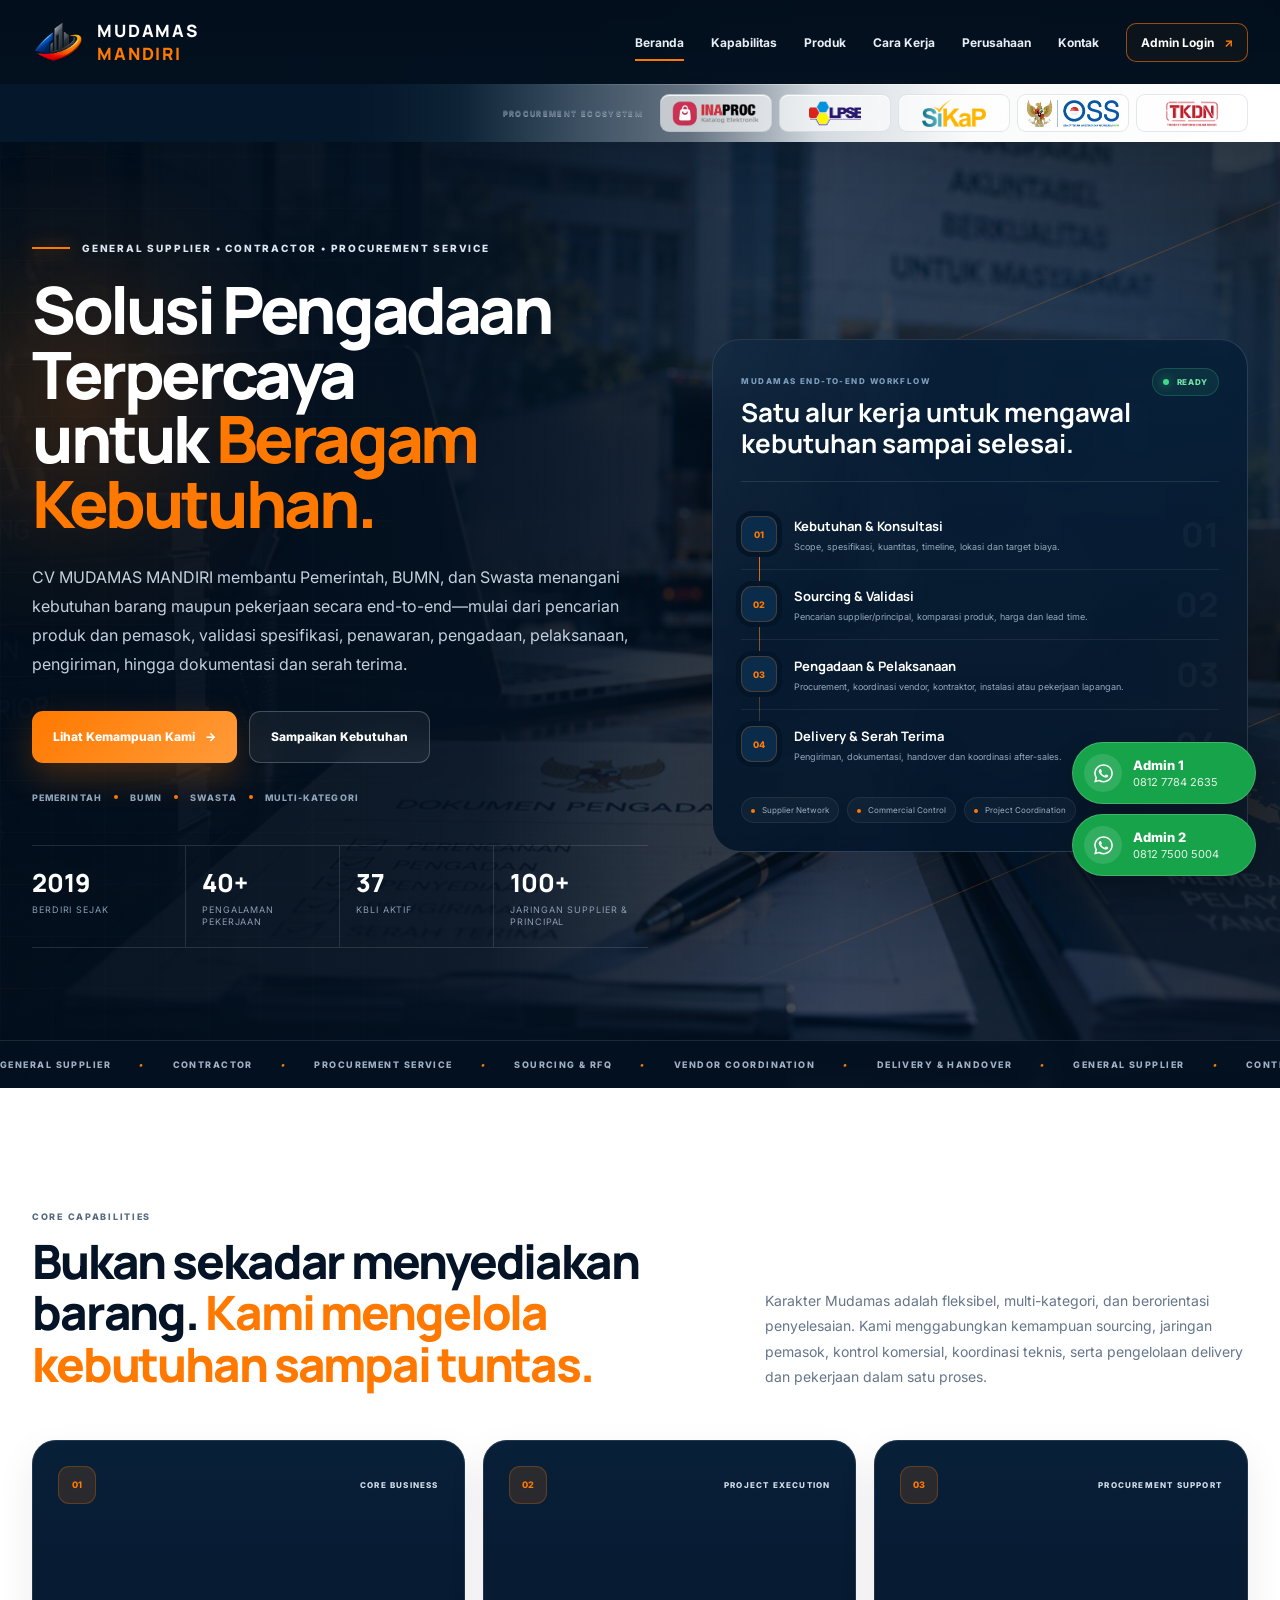
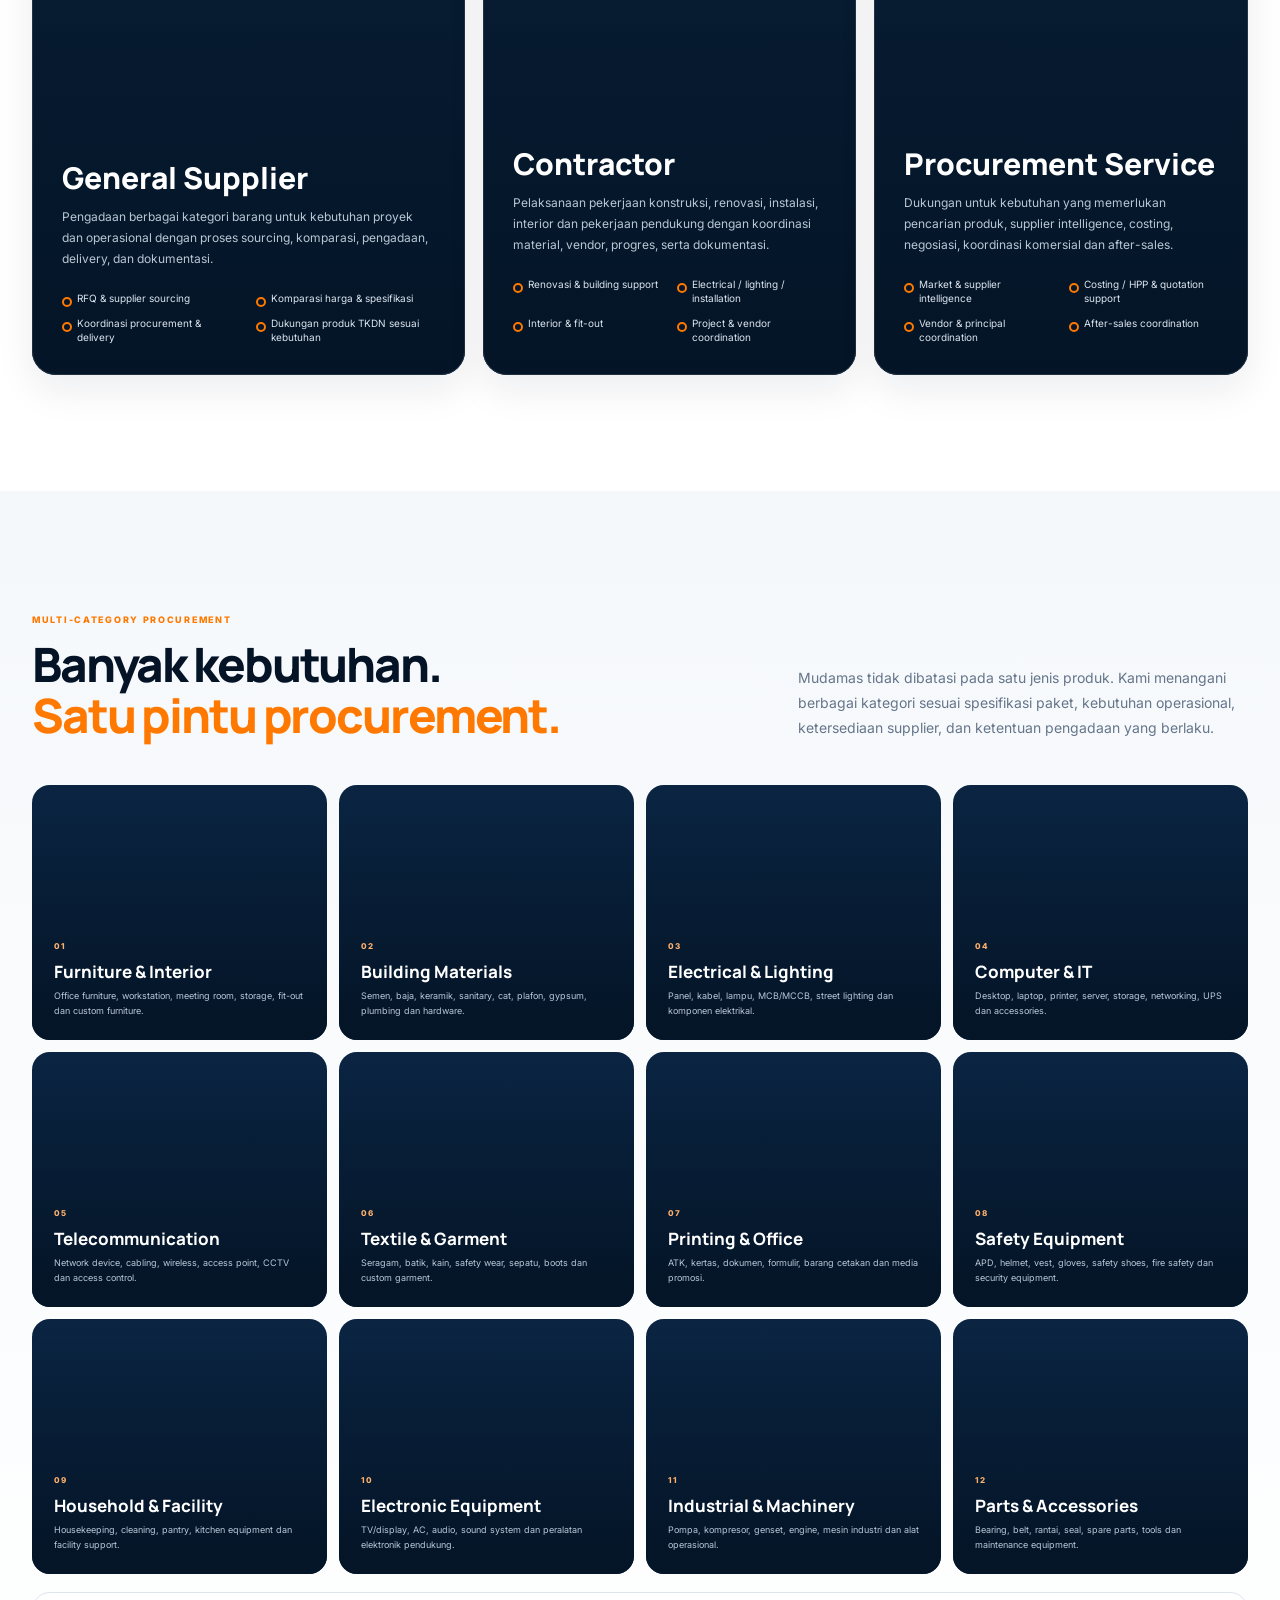
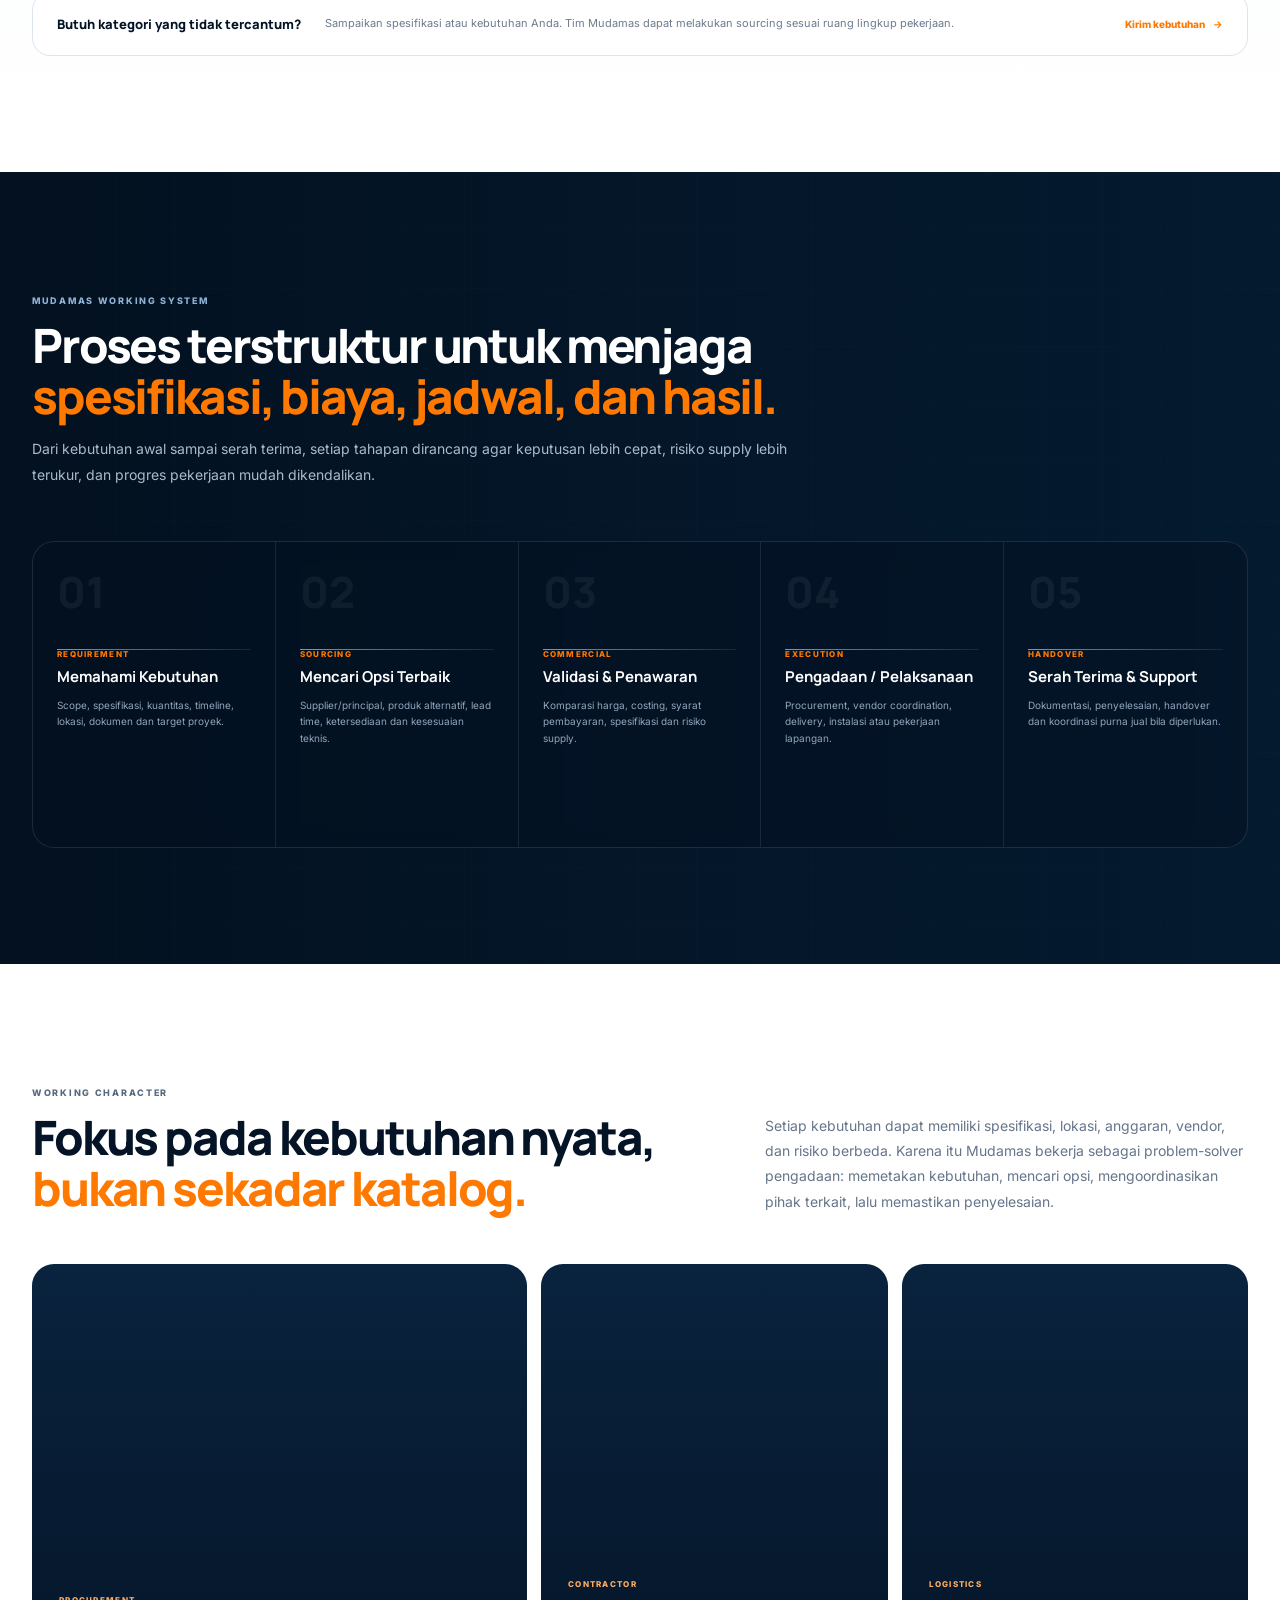
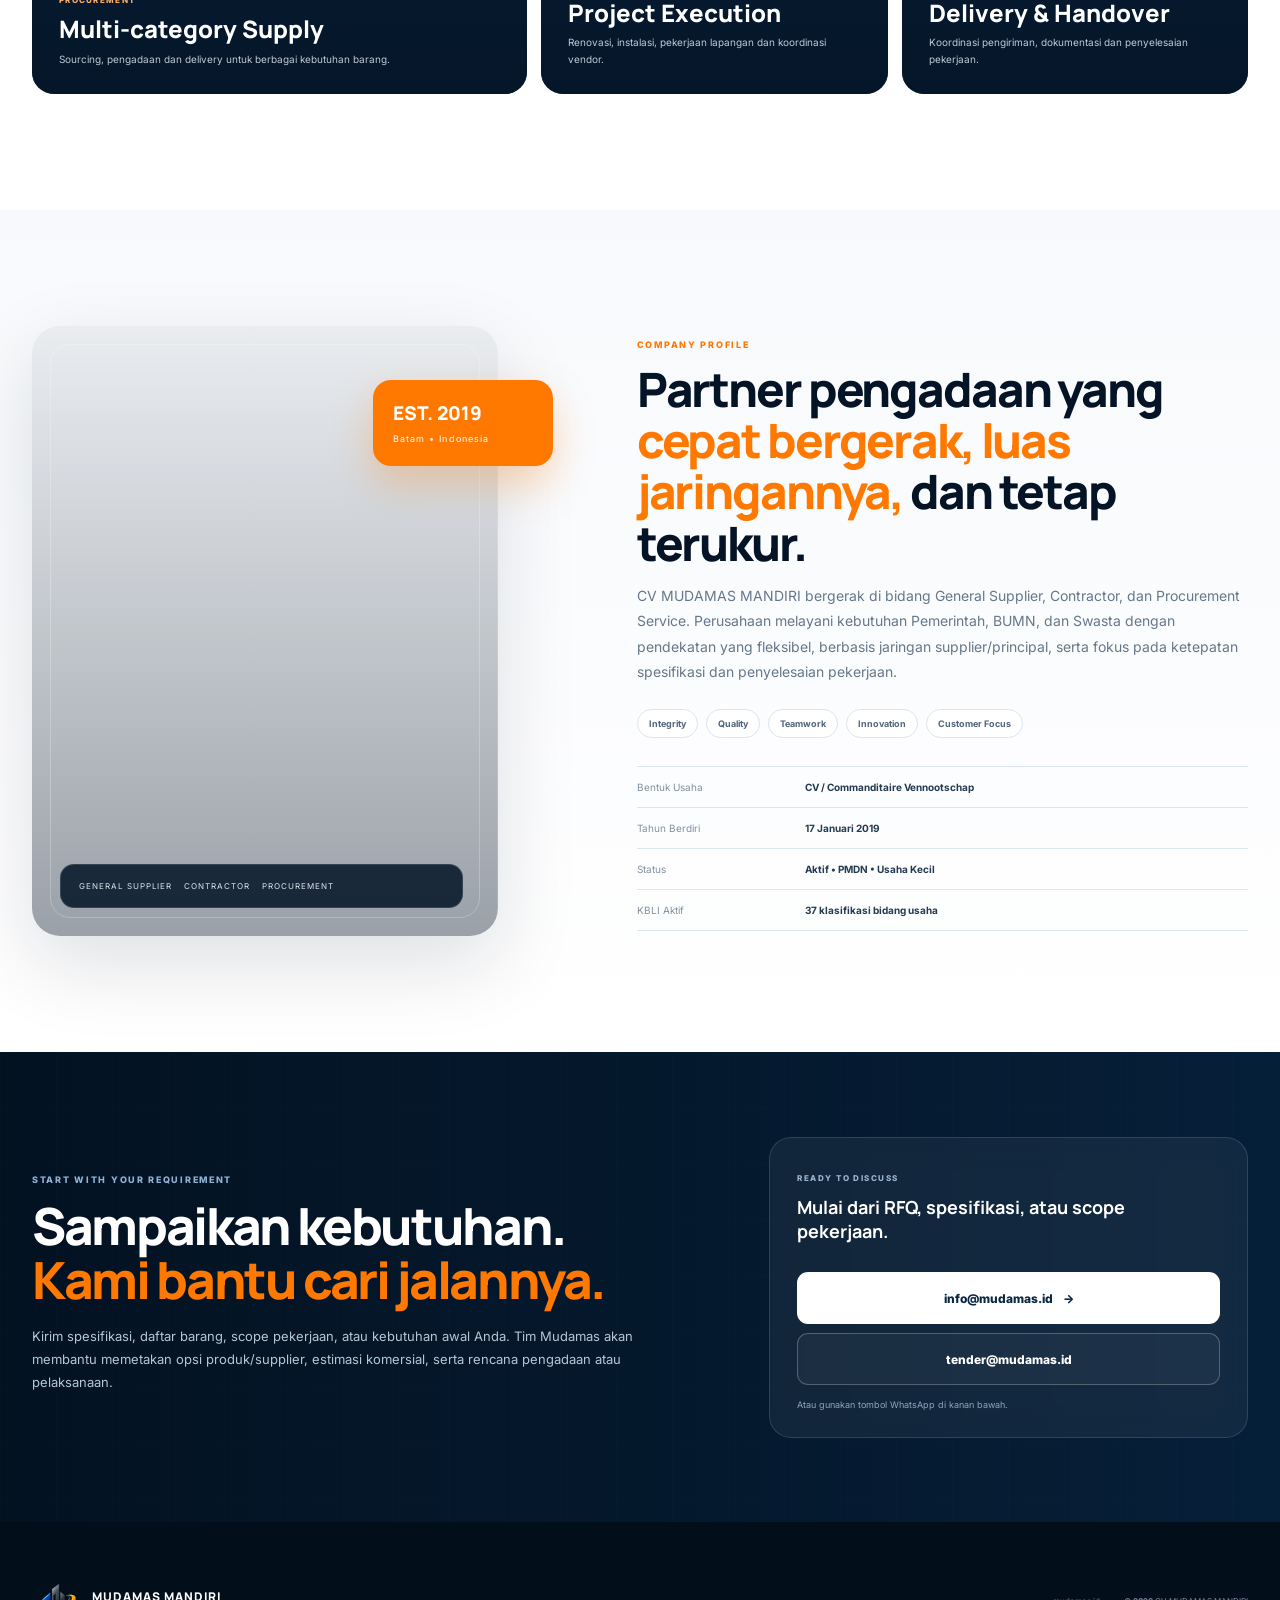
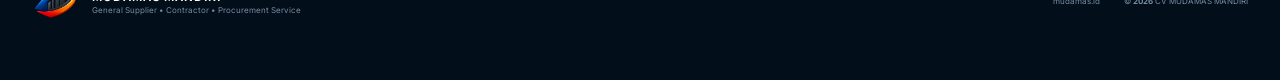
==== commit 7da62fdd: "Add files via upload" ====
--- a/index.html
+++ b/index.html
@@ -1,4 +1,4 @@
-<!-- Mudamas Home Upgrade v2 — 10 Sep 2026 -->
+<!-- Mudamas Home Upgrade v9 — 10 Sep 2026 -->
 <!DOCTYPE html>
 <html lang="id">
 <head>
@@ -8,12 +8,12 @@
   <meta name="description" content="CV MUDAMAS MANDIRI — General Supplier, Contractor, dan Procurement Service untuk kebutuhan Pemerintah, BUMN, dan Swasta." />
   <meta property="og:title" content="CV MUDAMAS MANDIRI | General Supplier • Contractor • Procurement Service" />
   <meta property="og:description" content="Solusi Pengadaan Terpercaya untuk Beragam Kebutuhan." />
-  <meta property="og:image" content="hero-bg.jpg?v=20260910-8" />
+  <meta property="og:image" content="hero-bg.jpg?v=20260910-9" />
   <title>CV MUDAMAS MANDIRI | General Supplier • Contractor • Procurement Service</title>
   <link rel="preconnect" href="https://fonts.googleapis.com">
   <link rel="preconnect" href="https://fonts.gstatic.com" crossorigin>
   <link href="https://fonts.googleapis.com/css2?family=Inter:wght@400;500;600;700;800&family=Manrope:wght@600;700;800&display=swap" rel="stylesheet">
-  <link rel="stylesheet" href="styles.css?v=20260910-8" />
+  <link rel="stylesheet" href="styles.css?v=20260910-9" />
 </head>
 <body>
   <a class="skip-link" href="#main">Lewati ke konten</a>
@@ -21,7 +21,7 @@
   <header class="topbar" id="topbar">
     <div class="nav-inner">
       <a href="#home" class="brand" aria-label="CV MUDAMAS MANDIRI">
-        <img src="logo.png?v=20260910-8" alt="Logo CV MUDAMAS MANDIRI" class="brand-logo" />
+        <img src="logo.png?v=20260910-9" alt="Logo CV MUDAMAS MANDIRI" class="brand-logo" />
         <div class="brand-name">
           <strong>MUDAMAS</strong>
           <span>MANDIRI</span>
@@ -48,23 +48,23 @@
         <span class="ecosystem-label">PROCUREMENT ECOSYSTEM</span>
         <div class="top-ecosystem-logos">
           <div class="top-logo" data-label="INAPROC V6">
-            <img src="logo-inaproc.png?v=20260910-8" alt="INAPROC V6" onerror="this.hidden=true;this.nextElementSibling.hidden=false">
+            <img src="logo-inaproc.png?v=20260910-9" alt="INAPROC V6" onerror="this.hidden=true;this.nextElementSibling.hidden=false">
             <span hidden>INAPROC V6</span>
           </div>
           <div class="top-logo" data-label="SPSE">
-            <img src="logo-spse.png?v=20260910-8" alt="SPSE" onerror="this.hidden=true;this.nextElementSibling.hidden=false">
+            <img src="logo-spse.png?v=20260910-9" alt="SPSE" onerror="this.hidden=true;this.nextElementSibling.hidden=false">
             <span hidden>SPSE</span>
           </div>
           <div class="top-logo" data-label="SiKaP">
-            <img src="logo-sikap.png?v=20260910-8" alt="SiKaP" onerror="this.hidden=true;this.nextElementSibling.hidden=false">
+            <img src="logo-sikap.png?v=20260910-9" alt="SiKaP" onerror="this.hidden=true;this.nextElementSibling.hidden=false">
             <span hidden>SiKaP</span>
           </div>
           <div class="top-logo" data-label="OSS">
-            <img src="logo-oss.png?v=20260910-8" alt="OSS" onerror="this.hidden=true;this.nextElementSibling.hidden=false">
+            <img src="logo-oss.png?v=20260910-9" alt="OSS" onerror="this.hidden=true;this.nextElementSibling.hidden=false">
             <span hidden>OSS</span>
           </div>
           <div class="top-logo" data-label="TKDN Support">
-            <img src="logo-tkdn.png?v=20260910-8" alt="TKDN Support" onerror="this.hidden=true;this.nextElementSibling.hidden=false">
+            <img src="logo-tkdn.png?v=20260910-9" alt="TKDN Support" onerror="this.hidden=true;this.nextElementSibling.hidden=false">
             <span hidden>TKDN SUPPORT</span>
           </div>
         </div>
@@ -358,7 +358,7 @@
   <footer class="footer">
     <div class="footer-inner">
       <div class="footer-brand">
-        <img src="logo.png?v=20260910-8" alt="Logo Mudamas Mandiri" />
+        <img src="logo.png?v=20260910-9" alt="Logo Mudamas Mandiri" />
         <div><strong>MUDAMAS MANDIRI</strong><span>General Supplier • Contractor • Procurement Service</span></div>
       </div>
       <div class="footer-meta">
@@ -378,6 +378,6 @@
     </a>
   </div>
 
-  <script src="app.js?v=20260910-8"></script>
+  <script src="app.js?v=20260910-9"></script>
 </body>
 </html>
--- a/styles.css
+++ b/styles.css
@@ -12,7 +12,7 @@
 .topbar{position:fixed;inset:0 0 auto;z-index:100;height:142px;background:linear-gradient(180deg,rgba(2,14,27,.96),rgba(2,14,27,.68));backdrop-filter:blur(18px);border-bottom:1px solid rgba(255,255,255,.08);transition:height .28s ease,background .28s ease,box-shadow .28s ease}.topbar.scrolled{height:124px;background:rgba(3,17,32,.96);box-shadow:0 10px 34px rgba(0,0,0,.16)}.nav-inner{width:var(--shell);height:84px;margin:auto;display:flex;align-items:center;justify-content:space-between;gap:34px}.brand{display:flex;align-items:center;gap:13px;color:#fff;flex:0 0 auto}.brand-logo{width:52px;height:52px;object-fit:contain}.brand-name{display:grid;line-height:.93}.brand-name strong,.brand-name span{font:800 17px Manrope;letter-spacing:.11em}.brand-name span{color:var(--orange)}.nav{display:flex;align-items:center;gap:27px;color:#e8eef5;font-size:12px;font-weight:700}.nav>a:not(.nav-login){position:relative;padding:31px 0;white-space:nowrap}.nav>a:not(.nav-login):after{content:"";position:absolute;left:0;right:100%;bottom:20px;height:2px;background:var(--orange);transition:.25s}.nav>a:hover:after,.nav>a.active:after{right:0}.nav-login{border:1px solid rgba(255,121,0,.58);padding:11px 14px;border-radius:10px;color:#fff;background:rgba(255,121,0,.04)}.nav-login span{color:var(--orange);margin-left:7px}.menu-btn{display:none;background:none;border:0;padding:8px;cursor:pointer}.menu-btn span{display:block;width:25px;height:2px;background:#fff;margin:5px;transition:.25s}
 
 /* HERO */
-.hero{position:relative;min-height:970px;padding-top:84px;color:#fff;display:flex;align-items:center;overflow:hidden;background:var(--navy)}.hero-bg{position:absolute;inset:0;background-image:linear-gradient(90deg,rgba(2,14,27,.97) 0%,rgba(3,17,33,.94) 38%,rgba(3,20,38,.70) 65%,rgba(2,16,30,.83) 100%),url('hero-bg.jpg?v=20260910-8');background-size:cover;background-position:center;transform:scale(1.025);animation:heroFloat 20s ease-in-out infinite alternate}.hero-grid{position:absolute;inset:0;opacity:.32;background-image:linear-gradient(rgba(255,255,255,.038) 1px,transparent 1px),linear-gradient(90deg,rgba(255,255,255,.038) 1px,transparent 1px);background-size:52px 52px;mask-image:linear-gradient(90deg,#000,rgba(0,0,0,.15) 75%,transparent)}.hero-glow{position:absolute;border-radius:50%;filter:blur(2px);pointer-events:none}.glow-one{width:520px;height:520px;left:-180px;top:140px;background:radial-gradient(circle,rgba(255,121,0,.18),rgba(255,121,0,.04) 44%,transparent 70%)}.glow-two{width:700px;height:700px;right:-210px;top:90px;background:radial-gradient(circle,rgba(28,103,178,.24),rgba(28,103,178,.04) 45%,transparent 70%)}.hero-vector{position:absolute;inset:0;overflow:hidden;pointer-events:none}.hero-vector i{position:absolute;height:1px;background:linear-gradient(90deg,transparent,rgba(255,121,0,.6),transparent);transform:rotate(-23deg);opacity:.45}.v1{width:70vw;right:-22vw;top:25%;animation:vectorMove 12s linear infinite}.v2{width:54vw;right:-5vw;top:48%;animation:vectorMove 15s linear infinite reverse}.v3{width:66vw;right:-28vw;top:68%;animation:vectorMove 18s linear infinite}.v4{width:42vw;right:4vw;top:82%;animation:vectorMove 22s linear infinite reverse}.hero-content{position:relative;z-index:3;width:var(--shell);margin:0 auto;display:grid;grid-template-columns:minmax(0,1.07fr) minmax(520px,.93fr);gap:clamp(42px,5vw,92px);align-items:center;padding:100px 0 140px}.hero-copy{max-width:850px}.hero-kicker{display:flex;align-items:center;gap:12px;font-size:10px;letter-spacing:.18em;font-weight:800;color:#dce7f2}.hero-kicker span{width:38px;height:2px;background:var(--orange);box-shadow:0 0 18px rgba(255,121,0,.7)}.hero h1{font:800 clamp(50px,5.1vw,84px)/.99 Manrope;margin:23px 0 27px;letter-spacing:-.052em;max-width:950px}.hero h1 em{font-style:normal;color:#fff}.hero h1 b{font-weight:800;color:var(--orange)}.hero-copy>p{font-size:16px;line-height:1.82;color:#c3d0dd;max-width:760px;margin:0}.hero-actions{display:flex;gap:12px;margin-top:32px}.btn{min-height:52px;padding:0 21px;border-radius:11px;display:inline-flex;align-items:center;justify-content:center;font-size:12px;font-weight:800;transition:transform .22s,box-shadow .22s,background .22s}.btn:hover{transform:translateY(-2px)}.btn-orange{color:#fff;background:linear-gradient(135deg,var(--orange),var(--orange2));box-shadow:0 14px 34px rgba(255,121,0,.25)}.btn-orange span,.btn-white span{margin-left:10px}.btn-glass{color:#fff;border:1px solid rgba(255,255,255,.22);background:rgba(255,255,255,.055);backdrop-filter:blur(10px)}.trust-row{display:flex;align-items:center;gap:12px;margin-top:29px;font-size:9px;letter-spacing:.12em;text-transform:uppercase;color:#8ea4ba;font-weight:800}.trust-row i{width:4px;height:4px;border-radius:50%;background:var(--orange)}.hero-proof{display:grid;grid-template-columns:repeat(4,1fr);margin-top:42px;border-top:1px solid rgba(255,255,255,.12);border-bottom:1px solid rgba(255,255,255,.12)}.hero-proof div{padding:19px 16px;border-right:1px solid rgba(255,255,255,.12)}.hero-proof div:first-child{padding-left:0}.hero-proof div:last-child{border-right:0}.hero-proof strong{display:block;font:800 25px Manrope;color:#fff}.hero-proof span{display:block;margin-top:4px;font-size:9px;line-height:1.35;text-transform:uppercase;letter-spacing:.1em;color:#899db4}
+.hero{position:relative;min-height:970px;padding-top:84px;color:#fff;display:flex;align-items:center;overflow:hidden;background:var(--navy)}.hero-bg{position:absolute;inset:0;background-image:linear-gradient(90deg,rgba(2,14,27,.97) 0%,rgba(3,17,33,.94) 38%,rgba(3,20,38,.70) 65%,rgba(2,16,30,.83) 100%),url('hero-bg.jpg?v=20260910-9');background-size:cover;background-position:center;transform:scale(1.025);animation:heroFloat 20s ease-in-out infinite alternate}.hero-grid{position:absolute;inset:0;opacity:.32;background-image:linear-gradient(rgba(255,255,255,.038) 1px,transparent 1px),linear-gradient(90deg,rgba(255,255,255,.038) 1px,transparent 1px);background-size:52px 52px;mask-image:linear-gradient(90deg,#000,rgba(0,0,0,.15) 75%,transparent)}.hero-glow{position:absolute;border-radius:50%;filter:blur(2px);pointer-events:none}.glow-one{width:520px;height:520px;left:-180px;top:140px;background:radial-gradient(circle,rgba(255,121,0,.18),rgba(255,121,0,.04) 44%,transparent 70%)}.glow-two{width:700px;height:700px;right:-210px;top:90px;background:radial-gradient(circle,rgba(28,103,178,.24),rgba(28,103,178,.04) 45%,transparent 70%)}.hero-vector{position:absolute;inset:0;overflow:hidden;pointer-events:none}.hero-vector i{position:absolute;height:1px;background:linear-gradient(90deg,transparent,rgba(255,121,0,.6),transparent);transform:rotate(-23deg);opacity:.45}.v1{width:70vw;right:-22vw;top:25%;animation:vectorMove 12s linear infinite}.v2{width:54vw;right:-5vw;top:48%;animation:vectorMove 15s linear infinite reverse}.v3{width:66vw;right:-28vw;top:68%;animation:vectorMove 18s linear infinite}.v4{width:42vw;right:4vw;top:82%;animation:vectorMove 22s linear infinite reverse}.hero-content{position:relative;z-index:3;width:var(--shell);margin:0 auto;display:grid;grid-template-columns:minmax(0,1.07fr) minmax(520px,.93fr);gap:clamp(42px,5vw,92px);align-items:center;padding:100px 0 140px}.hero-copy{max-width:850px}.hero-kicker{display:flex;align-items:center;gap:12px;font-size:10px;letter-spacing:.18em;font-weight:800;color:#dce7f2}.hero-kicker span{width:38px;height:2px;background:var(--orange);box-shadow:0 0 18px rgba(255,121,0,.7)}.hero h1{font:800 clamp(50px,5.1vw,84px)/.99 Manrope;margin:23px 0 27px;letter-spacing:-.052em;max-width:950px}.hero h1 em{font-style:normal;color:#fff}.hero h1 b{font-weight:800;color:var(--orange)}.hero-copy>p{font-size:16px;line-height:1.82;color:#c3d0dd;max-width:760px;margin:0}.hero-actions{display:flex;gap:12px;margin-top:32px}.btn{min-height:52px;padding:0 21px;border-radius:11px;display:inline-flex;align-items:center;justify-content:center;font-size:12px;font-weight:800;transition:transform .22s,box-shadow .22s,background .22s}.btn:hover{transform:translateY(-2px)}.btn-orange{color:#fff;background:linear-gradient(135deg,var(--orange),var(--orange2));box-shadow:0 14px 34px rgba(255,121,0,.25)}.btn-orange span,.btn-white span{margin-left:10px}.btn-glass{color:#fff;border:1px solid rgba(255,255,255,.22);background:rgba(255,255,255,.055);backdrop-filter:blur(10px)}.trust-row{display:flex;align-items:center;gap:12px;margin-top:29px;font-size:9px;letter-spacing:.12em;text-transform:uppercase;color:#8ea4ba;font-weight:800}.trust-row i{width:4px;height:4px;border-radius:50%;background:var(--orange)}.hero-proof{display:grid;grid-template-columns:repeat(4,1fr);margin-top:42px;border-top:1px solid rgba(255,255,255,.12);border-bottom:1px solid rgba(255,255,255,.12)}.hero-proof div{padding:19px 16px;border-right:1px solid rgba(255,255,255,.12)}.hero-proof div:first-child{padding-left:0}.hero-proof div:last-child{border-right:0}.hero-proof strong{display:block;font:800 25px Manrope;color:#fff}.hero-proof span{display:block;margin-top:4px;font-size:9px;line-height:1.35;text-transform:uppercase;letter-spacing:.1em;color:#899db4}
 
 .workflow-card{position:relative;background:linear-gradient(180deg,rgba(6,30,55,.88),rgba(4,22,42,.94));border:1px solid rgba(255,255,255,.14);border-radius:28px;padding:28px;box-shadow:0 34px 90px rgba(0,0,0,.28);backdrop-filter:blur(18px);overflow:hidden}.workflow-card:before{content:"";position:absolute;inset:0;background:linear-gradient(120deg,rgba(255,255,255,.05),transparent 30%,transparent 70%,rgba(255,121,0,.04));pointer-events:none}.workflow-head{position:relative;display:flex;justify-content:space-between;gap:20px;align-items:flex-start;padding-bottom:22px;border-bottom:1px solid rgba(255,255,255,.1)}.micro{font-size:8px;letter-spacing:.18em;color:#7d9dbd;font-weight:800}.workflow-head h2{font:700 26px/1.2 Manrope;margin:9px 0 0;color:#fff;max-width:460px}.status-pill{font-size:8px;font-weight:800;letter-spacing:.08em;padding:8px 10px;border-radius:999px;color:#76e5aa;background:rgba(52,196,126,.1);border:1px solid rgba(84,220,151,.2);white-space:nowrap}.status-pill i{display:inline-block;width:6px;height:6px;border-radius:50%;background:var(--green);margin-right:5px;box-shadow:0 0 10px rgba(66,217,138,.7)}.workflow-steps{position:relative;margin-top:18px}.workflow-steps:before{content:"";position:absolute;left:18px;top:35px;bottom:35px;width:1px;background:linear-gradient(var(--orange),rgba(255,255,255,.1))}.workflow-steps article{position:relative;display:grid;grid-template-columns:38px 1fr auto;gap:15px;align-items:center;padding:15px 0;border-bottom:1px solid rgba(255,255,255,.07)}.workflow-steps article:last-child{border-bottom:0}.step-no{position:relative;z-index:2;display:grid;place-items:center;width:36px;height:36px;border-radius:11px;background:#0b2b4b;color:var(--orange);border:1px solid rgba(255,121,0,.25);font-size:9px;font-weight:800;box-shadow:0 0 0 5px rgba(4,22,42,.95)}.workflow-steps strong{font:700 13px Manrope;color:#fff}.workflow-steps p{font-size:9px;line-height:1.55;color:#96a9bd;margin:5px 0 0}.workflow-steps article>b{font:800 34px/1 Manrope;color:rgba(255,255,255,.035)}.workflow-foot{position:relative;display:flex;flex-wrap:wrap;gap:8px;margin-top:18px}.workflow-foot span{font-size:8px;color:#9fb1c4;padding:7px 9px;border-radius:999px;border:1px solid rgba(255,255,255,.07);background:rgba(255,255,255,.035)}.workflow-foot i{display:inline-block;width:4px;height:4px;border-radius:50%;background:var(--orange);margin-right:5px}.hero-bottom{position:absolute;z-index:4;left:0;right:0;bottom:0;border-top:1px solid rgba(255,255,255,.1);background:rgba(3,17,32,.78);backdrop-filter:blur(12px);overflow:hidden}.ticker-track{width:max-content;display:flex;gap:28px;align-items:center;padding:18px 0;color:#9fb0c2;font-size:9px;font-weight:800;letter-spacing:.16em;animation:ticker 42s linear infinite}.ticker-track span,.ticker-track i{white-space:nowrap}.ticker-track i{color:var(--orange)}
 
@@ -22,22 +22,22 @@
 /* HOME TRUST STRIP */
 
 /* CAPABILITIES */
-.capabilities{background:#fff}.capability-layout{display:grid;grid-template-columns:1.1fr .95fr .95fr;gap:18px}.cap-feature{position:relative;min-height:535px;border-radius:24px;overflow:hidden;color:#fff;background:#0a2440;box-shadow:0 15px 38px rgba(4,25,48,.08);isolation:isolate;transition:transform .28s ease,box-shadow .28s ease}.cap-feature:hover{transform:translateY(-6px);box-shadow:var(--shadow)}.cap-feature:before{content:"";position:absolute;inset:0;background-size:cover;background-position:center;z-index:-3;transition:transform .65s ease}.cap-feature:hover:before{transform:scale(1.045)}.cap-supplier:before{background-image:url('capability-supplier.jpg?v=20260910-8')}.cap-contractor:before{background-image:url('capability-contractor.jpg?v=20260910-8')}.cap-procurement:before{background-image:url('capability-procurement.jpg?v=20260910-8')}.cap-overlay{position:absolute;inset:0;background:linear-gradient(180deg,rgba(4,20,38,.28),rgba(4,20,38,.70) 44%,rgba(4,20,38,.97) 100%);z-index:-2}.cap-feature:after{content:"";position:absolute;inset:0;border:1px solid rgba(255,255,255,.11);border-radius:inherit;pointer-events:none}.cap-top{display:flex;justify-content:space-between;align-items:center;padding:26px}.cap-no{display:grid;place-items:center;width:38px;height:38px;border-radius:11px;background:rgba(255,121,0,.14);border:1px solid rgba(255,121,0,.25);color:var(--orange);font-size:9px;font-weight:800}.cap-tag{font-size:8px;letter-spacing:.15em;font-weight:800;color:#d2deea}.cap-body{position:absolute;left:0;right:0;bottom:0;padding:30px}.cap-body h3{font:800 30px/1.1 Manrope;margin:0 0 12px;color:#fff}.cap-body p{font-size:12px;line-height:1.75;color:#b9c7d5;max-width:520px}.cap-body ul{list-style:none;margin:22px 0 0;padding:0;display:grid;grid-template-columns:1fr 1fr;gap:10px 16px}.cap-body li{position:relative;padding-left:15px;font-size:10px;line-height:1.45;color:#dce5ee}.cap-body li:before{content:"";position:absolute;left:0;top:6px;width:6px;height:6px;border:2px solid var(--orange);border-radius:50%}
+.capabilities{background:#fff}.capability-layout{display:grid;grid-template-columns:1.1fr .95fr .95fr;gap:18px}.cap-feature{position:relative;min-height:535px;border-radius:24px;overflow:hidden;color:#fff;background:#0a2440;box-shadow:0 15px 38px rgba(4,25,48,.08);isolation:isolate;transition:transform .28s ease,box-shadow .28s ease}.cap-feature:hover{transform:translateY(-6px);box-shadow:var(--shadow)}.cap-feature:before{content:"";position:absolute;inset:0;background-size:cover;background-position:center;z-index:-3;transition:transform .65s ease}.cap-feature:hover:before{transform:scale(1.045)}.cap-supplier:before{background-image:url('capability-supplier.jpg?v=20260910-9')}.cap-contractor:before{background-image:url('capability-contractor.jpg?v=20260910-9')}.cap-procurement:before{background-image:url('capability-procurement.jpg?v=20260910-9')}.cap-overlay{position:absolute;inset:0;background:linear-gradient(180deg,rgba(4,20,38,.28),rgba(4,20,38,.70) 44%,rgba(4,20,38,.97) 100%);z-index:-2}.cap-feature:after{content:"";position:absolute;inset:0;border:1px solid rgba(255,255,255,.11);border-radius:inherit;pointer-events:none}.cap-top{display:flex;justify-content:space-between;align-items:center;padding:26px}.cap-no{display:grid;place-items:center;width:38px;height:38px;border-radius:11px;background:rgba(255,121,0,.14);border:1px solid rgba(255,121,0,.25);color:var(--orange);font-size:9px;font-weight:800}.cap-tag{font-size:8px;letter-spacing:.15em;font-weight:800;color:#d2deea}.cap-body{position:absolute;left:0;right:0;bottom:0;padding:30px}.cap-body h3{font:800 30px/1.1 Manrope;margin:0 0 12px;color:#fff}.cap-body p{font-size:12px;line-height:1.75;color:#b9c7d5;max-width:520px}.cap-body ul{list-style:none;margin:22px 0 0;padding:0;display:grid;grid-template-columns:1fr 1fr;gap:10px 16px}.cap-body li{position:relative;padding-left:15px;font-size:10px;line-height:1.45;color:#dce5ee}.cap-body li:before{content:"";position:absolute;left:0;top:6px;width:6px;height:6px;border:2px solid var(--orange);border-radius:50%}
 
 /* CATEGORIES */
-.categories{background:linear-gradient(180deg,#f5f8fb 0%,#fff 100%)}.category-intro{display:grid;grid-template-columns:1.2fr .8fr;gap:90px;align-items:end;margin-bottom:44px}.category-grid{display:grid;grid-template-columns:repeat(4,1fr);gap:12px}.cat{position:relative;min-height:255px;border-radius:18px;overflow:hidden;background:#0b2747;isolation:isolate;transition:transform .28s ease,box-shadow .28s ease}.cat:hover{transform:translateY(-5px);box-shadow:0 20px 44px rgba(4,24,46,.16)}.cat:before{content:"";position:absolute;inset:0;background-size:cover;background-position:center;z-index:-3;transition:transform .55s ease}.cat:hover:before{transform:scale(1.055)}.cat-01:before{background-image:url('category-furniture.jpg?v=20260910-8')}.cat-02:before{background-image:url('category-building.jpg?v=20260910-8')}.cat-03:before{background-image:url('category-electrical.jpg?v=20260910-8')}.cat-04:before{background-image:url('category-it.jpg?v=20260910-8')}.cat-05:before{background-image:url('category-telecom.jpg?v=20260910-8')}.cat-06:before{background-image:url('category-garment.jpg?v=20260910-8')}.cat-07:before{background-image:url('category-printing.jpg?v=20260910-8')}.cat-08:before{background-image:url('category-safety.jpg?v=20260910-8')}.cat-09:before{background-image:url('category-household.jpg?v=20260910-8')}.cat-10:before{background-image:url('category-electronic.jpg?v=20260910-8')}.cat-11:before{background-image:url('category-industrial.jpg?v=20260910-8')}.cat-12:before{background-image:url('category-parts.jpg?v=20260910-8')}.cat-shade{position:absolute;inset:0;background:linear-gradient(180deg,rgba(4,20,38,.14),rgba(4,20,38,.93) 88%);z-index:-2}.cat:after{content:"";position:absolute;left:0;right:100%;bottom:0;height:3px;background:var(--orange);transition:.35s}.cat:hover:after{right:0}.cat-copy{position:absolute;left:0;right:0;bottom:0;padding:22px}.cat-copy>span{font-size:8px;letter-spacing:.13em;color:#ffb16c;font-weight:800}.cat h3{font:750 17px/1.25 Manrope;margin:8px 0 7px;color:#fff}.cat p{font-size:9px;line-height:1.6;color:#b9c8d8;margin:0}.category-note{margin-top:18px;border:1px solid var(--line);border-radius:18px;padding:22px 24px;display:grid;grid-template-columns:auto 1fr auto;gap:24px;align-items:center;background:#fff}.category-note>span{font:800 13px Manrope;color:var(--navy)}.category-note p{font-size:11px;line-height:1.6;color:#6c7b8e;margin:0}.category-note a{font-size:10px;font-weight:800;color:var(--orange);white-space:nowrap}.category-note b{margin-left:6px}
+.categories{background:linear-gradient(180deg,#f5f8fb 0%,#fff 100%)}.category-intro{display:grid;grid-template-columns:1.2fr .8fr;gap:90px;align-items:end;margin-bottom:44px}.category-grid{display:grid;grid-template-columns:repeat(4,1fr);gap:12px}.cat{position:relative;min-height:255px;border-radius:18px;overflow:hidden;background:#0b2747;isolation:isolate;transition:transform .28s ease,box-shadow .28s ease}.cat:hover{transform:translateY(-5px);box-shadow:0 20px 44px rgba(4,24,46,.16)}.cat:before{content:"";position:absolute;inset:0;background-size:cover;background-position:center;z-index:-3;transition:transform .55s ease}.cat:hover:before{transform:scale(1.055)}.cat-01:before{background-image:url('category-furniture.jpg?v=20260910-9')}.cat-02:before{background-image:url('category-building.jpg?v=20260910-9')}.cat-03:before{background-image:url('category-electrical.jpg?v=20260910-9')}.cat-04:before{background-image:url('category-it.jpg?v=20260910-9')}.cat-05:before{background-image:url('category-telecom.jpg?v=20260910-9')}.cat-06:before{background-image:url('category-garment.jpg?v=20260910-9')}.cat-07:before{background-image:url('category-printing.jpg?v=20260910-9')}.cat-08:before{background-image:url('category-safety.jpg?v=20260910-9')}.cat-09:before{background-image:url('category-household.jpg?v=20260910-9')}.cat-10:before{background-image:url('category-electronic.jpg?v=20260910-9')}.cat-11:before{background-image:url('category-industrial.jpg?v=20260910-9')}.cat-12:before{background-image:url('category-parts.jpg?v=20260910-9')}.cat-shade{position:absolute;inset:0;background:linear-gradient(180deg,rgba(4,20,38,.14),rgba(4,20,38,.93) 88%);z-index:-2}.cat:after{content:"";position:absolute;left:0;right:100%;bottom:0;height:3px;background:var(--orange);transition:.35s}.cat:hover:after{right:0}.cat-copy{position:absolute;left:0;right:0;bottom:0;padding:22px}.cat-copy>span{font-size:8px;letter-spacing:.13em;color:#ffb16c;font-weight:800}.cat h3{font:750 17px/1.25 Manrope;margin:8px 0 7px;color:#fff}.cat p{font-size:9px;line-height:1.6;color:#b9c8d8;margin:0}.category-note{margin-top:18px;border:1px solid var(--line);border-radius:18px;padding:22px 24px;display:grid;grid-template-columns:auto 1fr auto;gap:24px;align-items:center;background:#fff}.category-note>span{font:800 13px Manrope;color:var(--navy)}.category-note p{font-size:11px;line-height:1.6;color:#6c7b8e;margin:0}.category-note a{font-size:10px;font-weight:800;color:var(--orange);white-space:nowrap}.category-note b{margin-left:6px}
 
 /* PROCESS */
-.process{position:relative;background:var(--navy);color:#fff;overflow:hidden}.process-bg{position:absolute;inset:0;background-image:linear-gradient(90deg,rgba(3,17,32,.97),rgba(5,28,51,.76)),url('process-bg.jpg?v=20260910-8');background-size:cover;background-position:center}.process-grid{position:absolute;inset:0;opacity:.22;background-image:linear-gradient(rgba(255,255,255,.04) 1px,transparent 1px),linear-gradient(90deg,rgba(255,255,255,.04) 1px,transparent 1px);background-size:58px 58px}.process-shell{position:relative;z-index:2}.process-head{max-width:900px}.process h2{color:#fff}.process h2 span{color:var(--orange)}.process-head p{max-width:760px;color:#a9bbcd;font-size:14px;line-height:1.82}.process-rail{display:grid;grid-template-columns:repeat(5,1fr);margin-top:54px;border:1px solid rgba(255,255,255,.11);border-radius:22px;overflow:hidden;background:rgba(3,17,32,.45);backdrop-filter:blur(10px)}.process-rail article{position:relative;min-height:305px;padding:28px 24px;border-right:1px solid rgba(255,255,255,.09);transition:background .25s}.process-rail article:last-child{border-right:0}.process-rail article:hover{background:rgba(255,121,0,.065)}.process-number{font:800 43px/1 Manrope;color:rgba(255,255,255,.055)}.process-rail article>span{display:block;margin-top:36px;font-size:8px;letter-spacing:.16em;color:var(--orange);font-weight:800}.process-rail strong{display:block;font:700 15px/1.3 Manrope;margin:8px 0 10px;color:#fff}.process-rail p{font-size:10px;line-height:1.65;color:#91a6bb;margin:0}.process-rail article:after{content:"";position:absolute;left:24px;right:24px;top:107px;height:1px;background:linear-gradient(90deg,var(--orange),rgba(255,255,255,.08))}
+.process{position:relative;background:var(--navy);color:#fff;overflow:hidden}.process-bg{position:absolute;inset:0;background-image:linear-gradient(90deg,rgba(3,17,32,.97),rgba(5,28,51,.76)),url('process-bg.jpg?v=20260910-9');background-size:cover;background-position:center}.process-grid{position:absolute;inset:0;opacity:.22;background-image:linear-gradient(rgba(255,255,255,.04) 1px,transparent 1px),linear-gradient(90deg,rgba(255,255,255,.04) 1px,transparent 1px);background-size:58px 58px}.process-shell{position:relative;z-index:2}.process-head{max-width:900px}.process h2{color:#fff}.process h2 span{color:var(--orange)}.process-head p{max-width:760px;color:#a9bbcd;font-size:14px;line-height:1.82}.process-rail{display:grid;grid-template-columns:repeat(5,1fr);margin-top:54px;border:1px solid rgba(255,255,255,.11);border-radius:22px;overflow:hidden;background:rgba(3,17,32,.45);backdrop-filter:blur(10px)}.process-rail article{position:relative;min-height:305px;padding:28px 24px;border-right:1px solid rgba(255,255,255,.09);transition:background .25s}.process-rail article:last-child{border-right:0}.process-rail article:hover{background:rgba(255,121,0,.065)}.process-number{font:800 43px/1 Manrope;color:rgba(255,255,255,.055)}.process-rail article>span{display:block;margin-top:36px;font-size:8px;letter-spacing:.16em;color:var(--orange);font-weight:800}.process-rail strong{display:block;font:700 15px/1.3 Manrope;margin:8px 0 10px;color:#fff}.process-rail p{font-size:10px;line-height:1.65;color:#91a6bb;margin:0}.process-rail article:after{content:"";position:absolute;left:24px;right:24px;top:107px;height:1px;background:linear-gradient(90deg,var(--orange),rgba(255,255,255,.08))}
 
 /* PROJECT CHARACTER */
-.projects{background:#fff}.project-showcase{display:grid;grid-template-columns:1.25fr .875fr .875fr;gap:14px}.project-card{position:relative;min-height:430px;border-radius:22px;overflow:hidden;background:#0a2440;isolation:isolate;transition:transform .28s ease,box-shadow .28s ease}.project-card:hover{transform:translateY(-5px);box-shadow:var(--shadow)}.project-card:before{content:"";position:absolute;inset:0;background-size:cover;background-position:center;z-index:-3;transition:transform .6s ease}.project-card:hover:before{transform:scale(1.05)}.project-01:before{background-image:url('project-01.jpg?v=20260910-8')}.project-02:before{background-image:url('project-02.jpg?v=20260910-8')}.project-03:before{background-image:url('project-03.jpg?v=20260910-8')}.project-shade{position:absolute;inset:0;background:linear-gradient(180deg,rgba(4,20,38,.08),rgba(4,20,38,.90));z-index:-2}.project-copy{position:absolute;left:0;right:0;bottom:0;padding:27px}.project-copy span{font-size:8px;letter-spacing:.16em;color:#ffad62;font-weight:800}.project-copy h3{font:800 24px/1.15 Manrope;color:#fff;margin:8px 0}.project-copy p{font-size:10px;line-height:1.65;color:#bdcbd8;margin:0;max-width:380px}
+.projects{background:#fff}.project-showcase{display:grid;grid-template-columns:1.25fr .875fr .875fr;gap:14px}.project-card{position:relative;min-height:430px;border-radius:22px;overflow:hidden;background:#0a2440;isolation:isolate;transition:transform .28s ease,box-shadow .28s ease}.project-card:hover{transform:translateY(-5px);box-shadow:var(--shadow)}.project-card:before{content:"";position:absolute;inset:0;background-size:cover;background-position:center;z-index:-3;transition:transform .6s ease}.project-card:hover:before{transform:scale(1.05)}.project-01:before{background-image:url('project-01.jpg?v=20260910-9')}.project-02:before{background-image:url('project-02.jpg?v=20260910-9')}.project-03:before{background-image:url('project-03.jpg?v=20260910-9')}.project-shade{position:absolute;inset:0;background:linear-gradient(180deg,rgba(4,20,38,.08),rgba(4,20,38,.90));z-index:-2}.project-copy{position:absolute;left:0;right:0;bottom:0;padding:27px}.project-copy span{font-size:8px;letter-spacing:.16em;color:#ffad62;font-weight:800}.project-copy h3{font:800 24px/1.15 Manrope;color:#fff;margin:8px 0}.project-copy p{font-size:10px;line-height:1.65;color:#bdcbd8;margin:0;max-width:380px}
 
 /* COMPANY */
-.company{background:linear-gradient(180deg,#f7f9fc,#fff)}.company-grid{display:grid;grid-template-columns:.92fr 1.08fr;gap:84px;align-items:center}.company-visual{position:relative;min-height:610px}.company-image{position:absolute;inset:0 55px 0 0;border-radius:28px;background-image:linear-gradient(180deg,rgba(4,20,38,.06),rgba(4,20,38,.40)),url('company-bg.jpg?v=20260910-8');background-size:cover;background-position:center;box-shadow:var(--shadow)}.company-image:after{content:"";position:absolute;inset:18px;border:1px solid rgba(255,255,255,.24);border-radius:20px}.company-badge{position:absolute;right:0;top:54px;width:180px;padding:20px;border-radius:18px;background:var(--orange);color:#fff;box-shadow:0 18px 40px rgba(255,121,0,.28)}.company-badge strong{display:block;font:800 19px Manrope}.company-badge span{font-size:9px;letter-spacing:.12em}.company-mini{position:absolute;left:28px;right:90px;bottom:28px;padding:16px 18px;display:flex;gap:12px;flex-wrap:wrap;border-radius:14px;background:rgba(4,20,38,.86);backdrop-filter:blur(12px);border:1px solid rgba(255,255,255,.12)}.company-mini span{font-size:8px;letter-spacing:.12em;color:#dce6ef}.company-copy h2 span{color:var(--orange)}.company-copy>p{font-size:14px;line-height:1.82;color:#66778b}.company-values{display:flex;flex-wrap:wrap;gap:8px;margin-top:24px}.company-values span{padding:8px 11px;border-radius:999px;border:1px solid var(--line);font-size:9px;font-weight:700;color:#52647b;background:#fff}.company-facts{margin-top:28px;border-top:1px solid var(--line)}.company-facts>div{display:grid;grid-template-columns:150px 1fr;gap:18px;padding:14px 0;border-bottom:1px solid var(--line)}.company-facts span{font-size:10px;color:#8090a2}.company-facts strong{font-size:10px;color:#243a52}.procurement-ecosystem{margin-top:24px;padding-top:19px;border-top:1px solid var(--line)}.ecosystem-head{display:flex;justify-content:space-between;align-items:flex-end;gap:18px;margin-bottom:12px}.ecosystem-head>span{font-size:8px;letter-spacing:.15em;font-weight:800;color:#526983}.ecosystem-head small{font-size:8px;line-height:1.4;color:#97a5b4;text-align:right}.verification-logos{display:grid;grid-template-columns:repeat(5,minmax(0,1fr));gap:8px}.verification-logo{min-height:72px;padding:10px 9px;border:1px solid #e2e9f0;border-radius:12px;background:#fff;display:flex;align-items:center;justify-content:center;overflow:hidden;transition:transform .2s ease,border-color .2s ease,box-shadow .2s ease}.verification-logo:hover{transform:translateY(-2px);border-color:rgba(255,121,0,.35);box-shadow:0 9px 24px rgba(5,27,50,.08)}.verification-logo img{display:block;width:100%;height:44px;object-fit:contain;object-position:center;filter:saturate(.95)}.verification-logo>span{font-size:8px;line-height:1.25;font-weight:800;letter-spacing:.05em;color:#36506d;text-align:center}.verification-logo>span[hidden]{display:none}
+.company{background:linear-gradient(180deg,#f7f9fc,#fff)}.company-grid{display:grid;grid-template-columns:.92fr 1.08fr;gap:84px;align-items:center}.company-visual{position:relative;min-height:610px}.company-image{position:absolute;inset:0 55px 0 0;border-radius:28px;background-image:linear-gradient(180deg,rgba(4,20,38,.06),rgba(4,20,38,.40)),url('company-bg.jpg?v=20260910-9');background-size:cover;background-position:center;box-shadow:var(--shadow)}.company-image:after{content:"";position:absolute;inset:18px;border:1px solid rgba(255,255,255,.24);border-radius:20px}.company-badge{position:absolute;right:0;top:54px;width:180px;padding:20px;border-radius:18px;background:var(--orange);color:#fff;box-shadow:0 18px 40px rgba(255,121,0,.28)}.company-badge strong{display:block;font:800 19px Manrope}.company-badge span{font-size:9px;letter-spacing:.12em}.company-mini{position:absolute;left:28px;right:90px;bottom:28px;padding:16px 18px;display:flex;gap:12px;flex-wrap:wrap;border-radius:14px;background:rgba(4,20,38,.86);backdrop-filter:blur(12px);border:1px solid rgba(255,255,255,.12)}.company-mini span{font-size:8px;letter-spacing:.12em;color:#dce6ef}.company-copy h2 span{color:var(--orange)}.company-copy>p{font-size:14px;line-height:1.82;color:#66778b}.company-values{display:flex;flex-wrap:wrap;gap:8px;margin-top:24px}.company-values span{padding:8px 11px;border-radius:999px;border:1px solid var(--line);font-size:9px;font-weight:700;color:#52647b;background:#fff}.company-facts{margin-top:28px;border-top:1px solid var(--line)}.company-facts>div{display:grid;grid-template-columns:150px 1fr;gap:18px;padding:14px 0;border-bottom:1px solid var(--line)}.company-facts span{font-size:10px;color:#8090a2}.company-facts strong{font-size:10px;color:#243a52}.procurement-ecosystem{margin-top:24px;padding-top:19px;border-top:1px solid var(--line)}.ecosystem-head{display:flex;justify-content:space-between;align-items:flex-end;gap:18px;margin-bottom:12px}.ecosystem-head>span{font-size:8px;letter-spacing:.15em;font-weight:800;color:#526983}.ecosystem-head small{font-size:8px;line-height:1.4;color:#97a5b4;text-align:right}.verification-logos{display:grid;grid-template-columns:repeat(5,minmax(0,1fr));gap:8px}.verification-logo{min-height:72px;padding:10px 9px;border:1px solid #e2e9f0;border-radius:12px;background:#fff;display:flex;align-items:center;justify-content:center;overflow:hidden;transition:transform .2s ease,border-color .2s ease,box-shadow .2s ease}.verification-logo:hover{transform:translateY(-2px);border-color:rgba(255,121,0,.35);box-shadow:0 9px 24px rgba(5,27,50,.08)}.verification-logo img{display:block;width:100%;height:44px;object-fit:contain;object-position:center;filter:saturate(.95)}.verification-logo>span{font-size:8px;line-height:1.25;font-weight:800;letter-spacing:.05em;color:#36506d;text-align:center}.verification-logo>span[hidden]{display:none}
 
 /* CTA */
-.cta{position:relative;color:#fff;background:#082744;overflow:hidden}.cta-bg{position:absolute;inset:0;background-image:linear-gradient(90deg,rgba(3,17,32,.96),rgba(5,28,52,.76)),url('cta-bg.jpg?v=20260910-8');background-size:cover;background-position:center}.cta-grid{position:absolute;inset:0;background-image:linear-gradient(rgba(255,255,255,.03) 1px,transparent 1px),linear-gradient(90deg,rgba(255,255,255,.03) 1px,transparent 1px);background-size:56px 56px;opacity:.3}.cta-inner{position:relative;z-index:2;width:var(--shell);margin:auto;min-height:470px;padding:78px 0;display:grid;grid-template-columns:1.15fr .85fr;gap:90px;align-items:center}.cta h2{font:800 clamp(38px,4vw,58px)/1.05 Manrope;margin:12px 0 18px;color:#fff;letter-spacing:-.046em}.cta h2 span{color:var(--orange)}.cta p{max-width:700px;color:#b7c6d5;font-size:13px;line-height:1.8}.cta-card{border:1px solid rgba(255,255,255,.13);border-radius:22px;padding:27px;background:rgba(255,255,255,.055);backdrop-filter:blur(14px)}.cta-label{font-size:8px;letter-spacing:.18em;color:#9ab5d0;font-weight:800}.cta-card>strong{display:block;font:700 18px/1.35 Manrope;margin:10px 0 20px}.cta-card .btn{width:100%;margin-top:9px}.btn-white{background:#fff;color:#092643}.btn-outline-white{border:1px solid rgba(255,255,255,.24);color:#fff;background:rgba(255,255,255,.04)}.cta-card small{display:block;margin-top:14px;font-size:9px;color:#8fa6bd}
+.cta{position:relative;color:#fff;background:#082744;overflow:hidden}.cta-bg{position:absolute;inset:0;background-image:linear-gradient(90deg,rgba(3,17,32,.96),rgba(5,28,52,.76)),url('cta-bg.jpg?v=20260910-9');background-size:cover;background-position:center}.cta-grid{position:absolute;inset:0;background-image:linear-gradient(rgba(255,255,255,.03) 1px,transparent 1px),linear-gradient(90deg,rgba(255,255,255,.03) 1px,transparent 1px);background-size:56px 56px;opacity:.3}.cta-inner{position:relative;z-index:2;width:var(--shell);margin:auto;min-height:470px;padding:78px 0;display:grid;grid-template-columns:1.15fr .85fr;gap:90px;align-items:center}.cta h2{font:800 clamp(38px,4vw,58px)/1.05 Manrope;margin:12px 0 18px;color:#fff;letter-spacing:-.046em}.cta h2 span{color:var(--orange)}.cta p{max-width:700px;color:#b7c6d5;font-size:13px;line-height:1.8}.cta-card{border:1px solid rgba(255,255,255,.13);border-radius:22px;padding:27px;background:rgba(255,255,255,.055);backdrop-filter:blur(14px)}.cta-label{font-size:8px;letter-spacing:.18em;color:#9ab5d0;font-weight:800}.cta-card>strong{display:block;font:700 18px/1.35 Manrope;margin:10px 0 20px}.cta-card .btn{width:100%;margin-top:9px}.btn-white{background:#fff;color:#092643}.btn-outline-white{border:1px solid rgba(255,255,255,.24);color:#fff;background:rgba(255,255,255,.04)}.cta-card small{display:block;margin-top:14px;font-size:9px;color:#8fa6bd}
 
 /* FOOTER */
 .footer{background:#020e1a;color:#fff}.footer-inner{width:var(--shell);margin:auto;min-height:158px;display:flex;align-items:center;justify-content:space-between;gap:40px}.footer-brand{display:flex;align-items:center;gap:14px}.footer-brand img{width:46px;height:46px;object-fit:contain}.footer-brand div{display:grid}.footer-brand strong{font:800 12px Manrope;letter-spacing:.08em}.footer-brand span,.footer-meta{font-size:8px;color:#788da3}.footer-meta{display:flex;gap:24px}
@@ -165,3 +165,120 @@
   .top-logo img{height:24px}
 }
 @media(max-width:560px){.top-logo{flex-basis:92px}}
+
+/* v9 — ecosystem ribbon integrated into the main navy header */
+.topbar{
+  background:linear-gradient(180deg,rgba(2,14,27,.985) 0%,rgba(3,18,34,.97) 100%);
+  border-bottom:0;
+  box-shadow:0 10px 34px rgba(0,0,0,.10);
+}
+.topbar.scrolled{
+  background:rgba(3,17,32,.985);
+  box-shadow:0 12px 34px rgba(0,0,0,.18);
+}
+.top-ecosystem{
+  position:relative;
+  isolation:isolate;
+  height:58px;
+  border:0;
+  background:#05172a;
+  overflow:hidden;
+  backdrop-filter:none;
+}
+/* Soft light ribbon: stays dark under the Mudamas brand and melts into white behind the ecosystem logos. */
+.top-ecosystem::before{
+  content:"";
+  position:absolute;
+  inset:0;
+  z-index:-1;
+  pointer-events:none;
+  background:linear-gradient(90deg,
+    rgba(5,23,42,1) 0%,
+    rgba(5,23,42,1) 28%,
+    rgba(14,35,54,.98) 36%,
+    rgba(80,101,119,.72) 45%,
+    rgba(184,194,204,.54) 54%,
+    rgba(239,244,248,.88) 64%,
+    rgba(255,255,255,.98) 76%,
+    #fff 100%
+  );
+}
+/* Fine highlight visually joins the two header levels without a hard separator. */
+.top-ecosystem::after{
+  content:"";
+  position:absolute;
+  left:42%;right:0;top:0;height:1px;
+  pointer-events:none;
+  background:linear-gradient(90deg,transparent,rgba(255,255,255,.34) 34%,rgba(255,255,255,.7));
+}
+.top-ecosystem-inner{
+  position:relative;
+  width:var(--shell);
+  height:100%;
+  margin:auto;
+  display:flex;
+  align-items:center;
+  justify-content:flex-end;
+  gap:17px;
+  padding-left:260px;
+}
+.ecosystem-label{
+  flex:0 0 auto;
+  font-size:7.5px;
+  letter-spacing:.18em;
+  font-weight:800;
+  color:#566f87;
+  white-space:nowrap;
+  text-shadow:0 1px 0 rgba(255,255,255,.45);
+}
+.top-ecosystem-logos{
+  display:grid;
+  grid-template-columns:repeat(5,minmax(82px,112px));
+  align-items:center;
+  justify-content:end;
+  gap:7px;
+  width:auto;
+}
+.top-logo{
+  height:38px;
+  padding:4px 9px;
+  border:1px solid rgba(137,158,177,.24);
+  border-radius:9px;
+  background:rgba(255,255,255,.64);
+  box-shadow:inset 0 1px 0 rgba(255,255,255,.8);
+  backdrop-filter:blur(10px);
+  -webkit-backdrop-filter:blur(10px);
+  display:flex;
+  align-items:center;
+  justify-content:center;
+  overflow:hidden;
+  transition:transform .2s ease,background .2s ease,border-color .2s ease,box-shadow .2s ease;
+}
+.top-logo:hover{
+  border-color:rgba(255,121,0,.34);
+  background:rgba(255,255,255,.92);
+  box-shadow:0 6px 16px rgba(5,27,50,.07),inset 0 1px 0 #fff;
+  transform:translateY(-1px);
+}
+.top-logo img{height:27px}
+.top-logo>span{color:#36506d}
+
+@media(max-width:1100px){
+  .top-ecosystem-inner{padding-left:130px;gap:11px}
+  .top-ecosystem-logos{grid-template-columns:repeat(5,minmax(72px,96px));gap:6px}
+  .top-ecosystem::before{background:linear-gradient(90deg,#05172a 0%,#05172a 20%,rgba(19,41,60,.95) 30%,rgba(153,168,181,.58) 48%,rgba(242,246,249,.92) 64%,#fff 78%,#fff 100%)}
+}
+@media(max-width:860px){
+  .top-ecosystem{background:#f7f9fb}
+  .top-ecosystem::before{
+    background:linear-gradient(90deg,rgba(5,23,42,.96) 0%,rgba(44,64,81,.84) 8%,rgba(232,238,243,.92) 23%,#fff 42%,#fff 100%);
+  }
+  .top-ecosystem::after{left:0}
+  .top-ecosystem-inner{padding-left:0;justify-content:flex-end;gap:8px;overflow-x:auto;scrollbar-width:none}
+  .top-ecosystem-inner::-webkit-scrollbar{display:none}
+  .ecosystem-label{display:none}
+  .top-ecosystem-logos{display:flex;justify-content:flex-end;gap:7px;width:max-content;min-width:max-content;margin-left:auto}
+  .top-logo{flex:0 0 104px;height:34px;padding:4px 8px;background:rgba(255,255,255,.78)}
+  .top-logo img{height:24px}
+}
+@media(max-width:560px){.top-logo{flex-basis:92px}}
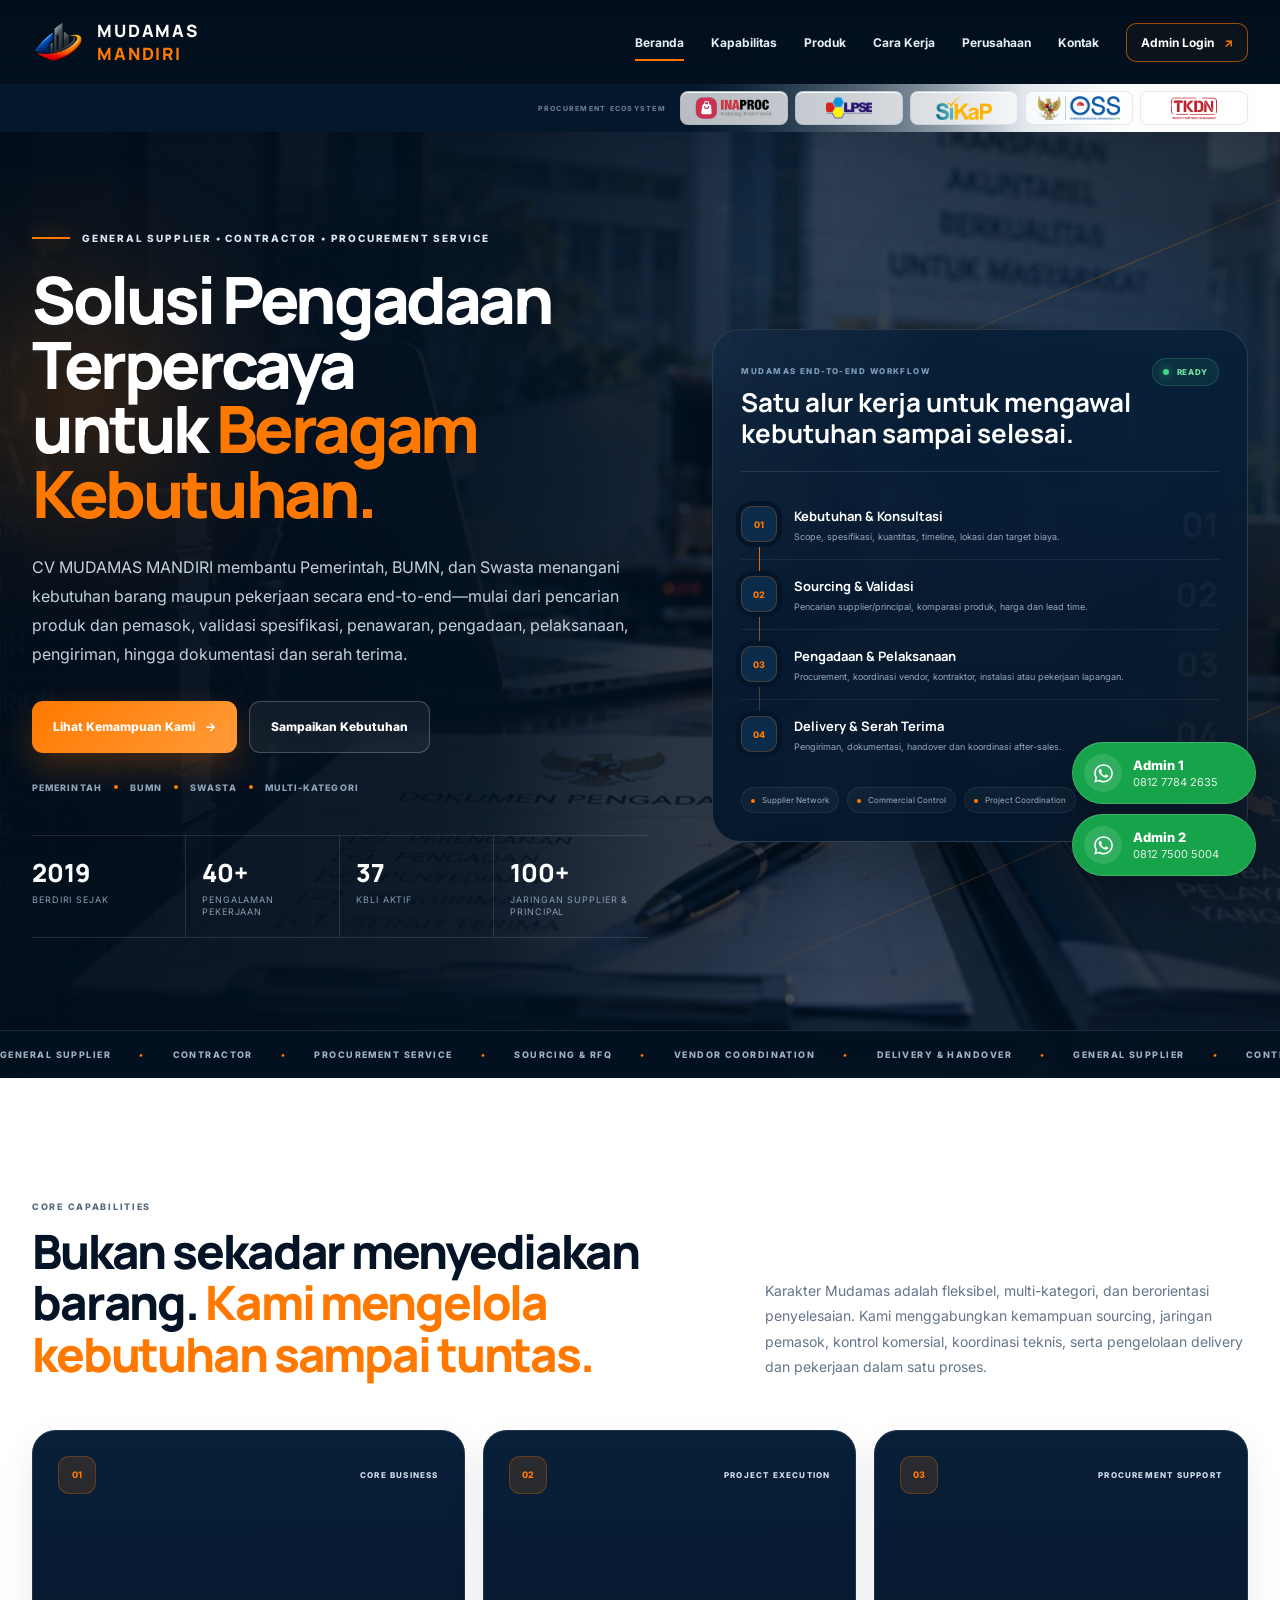
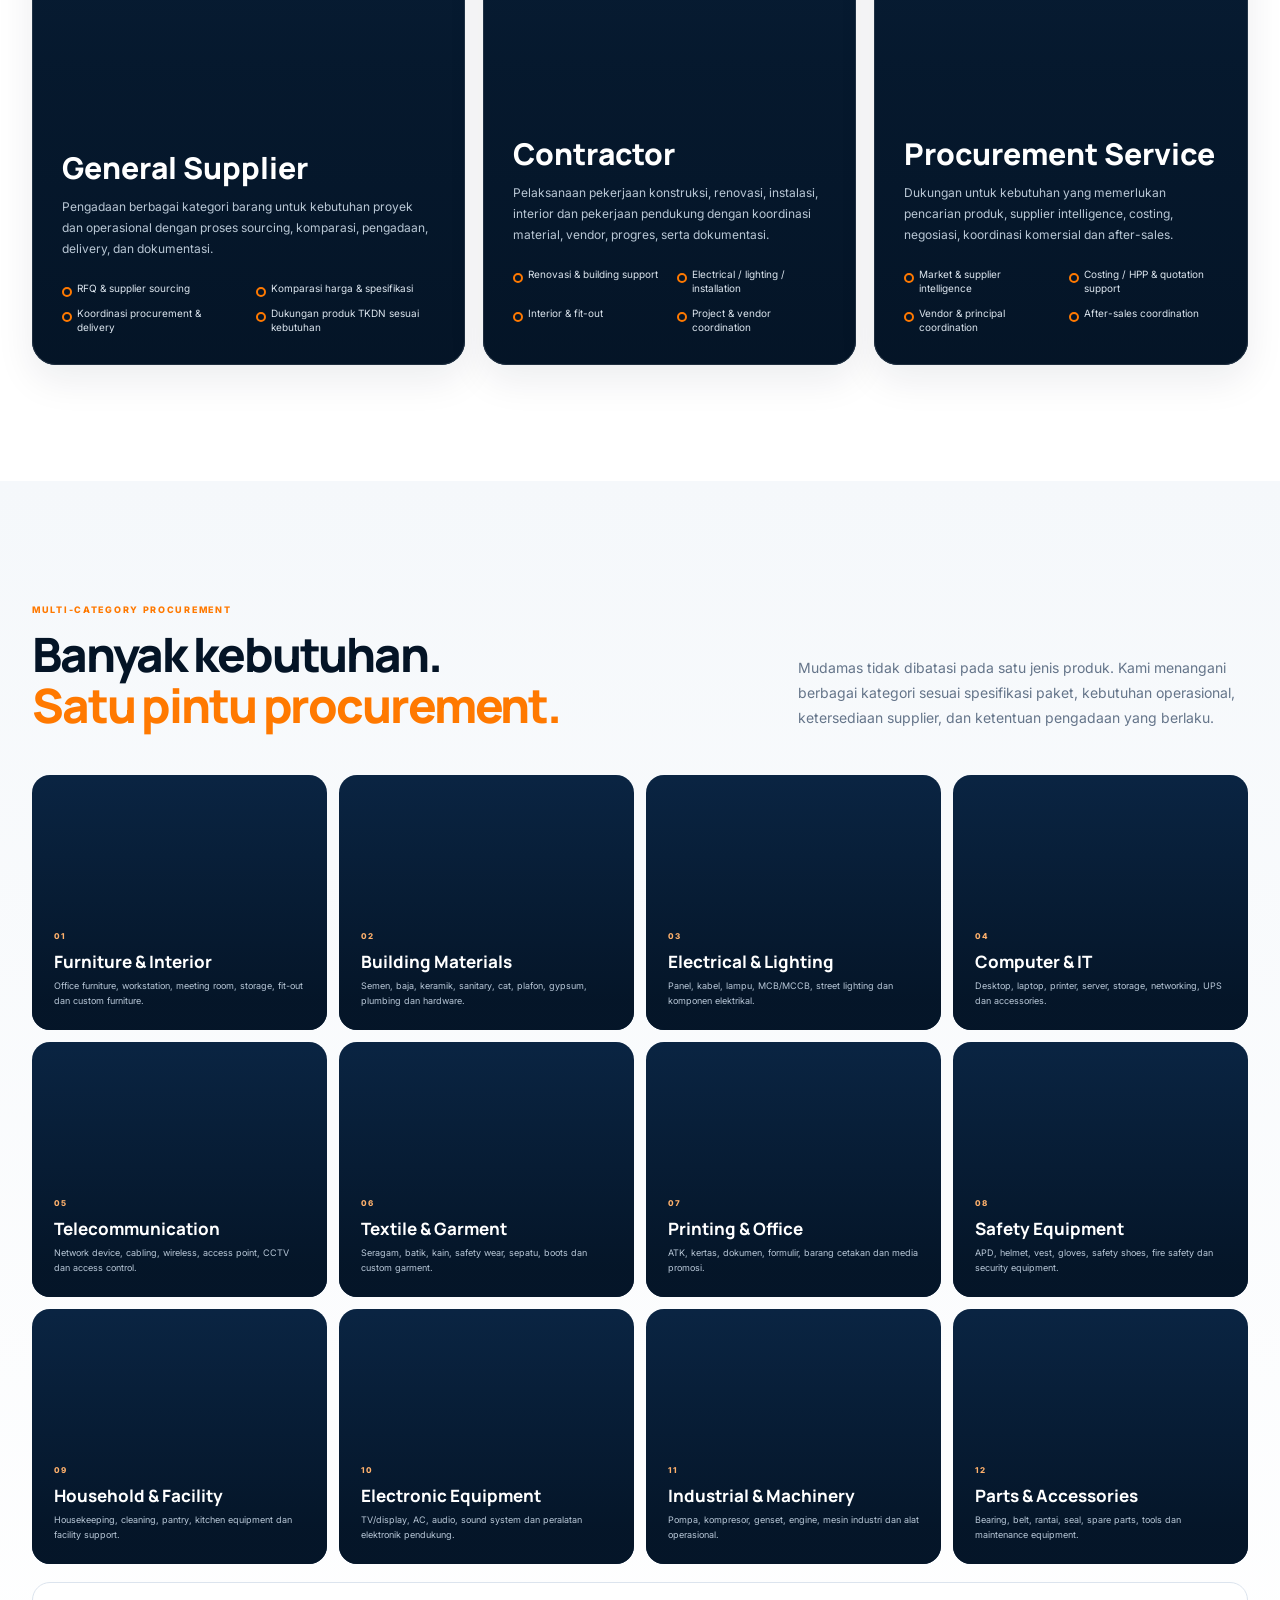
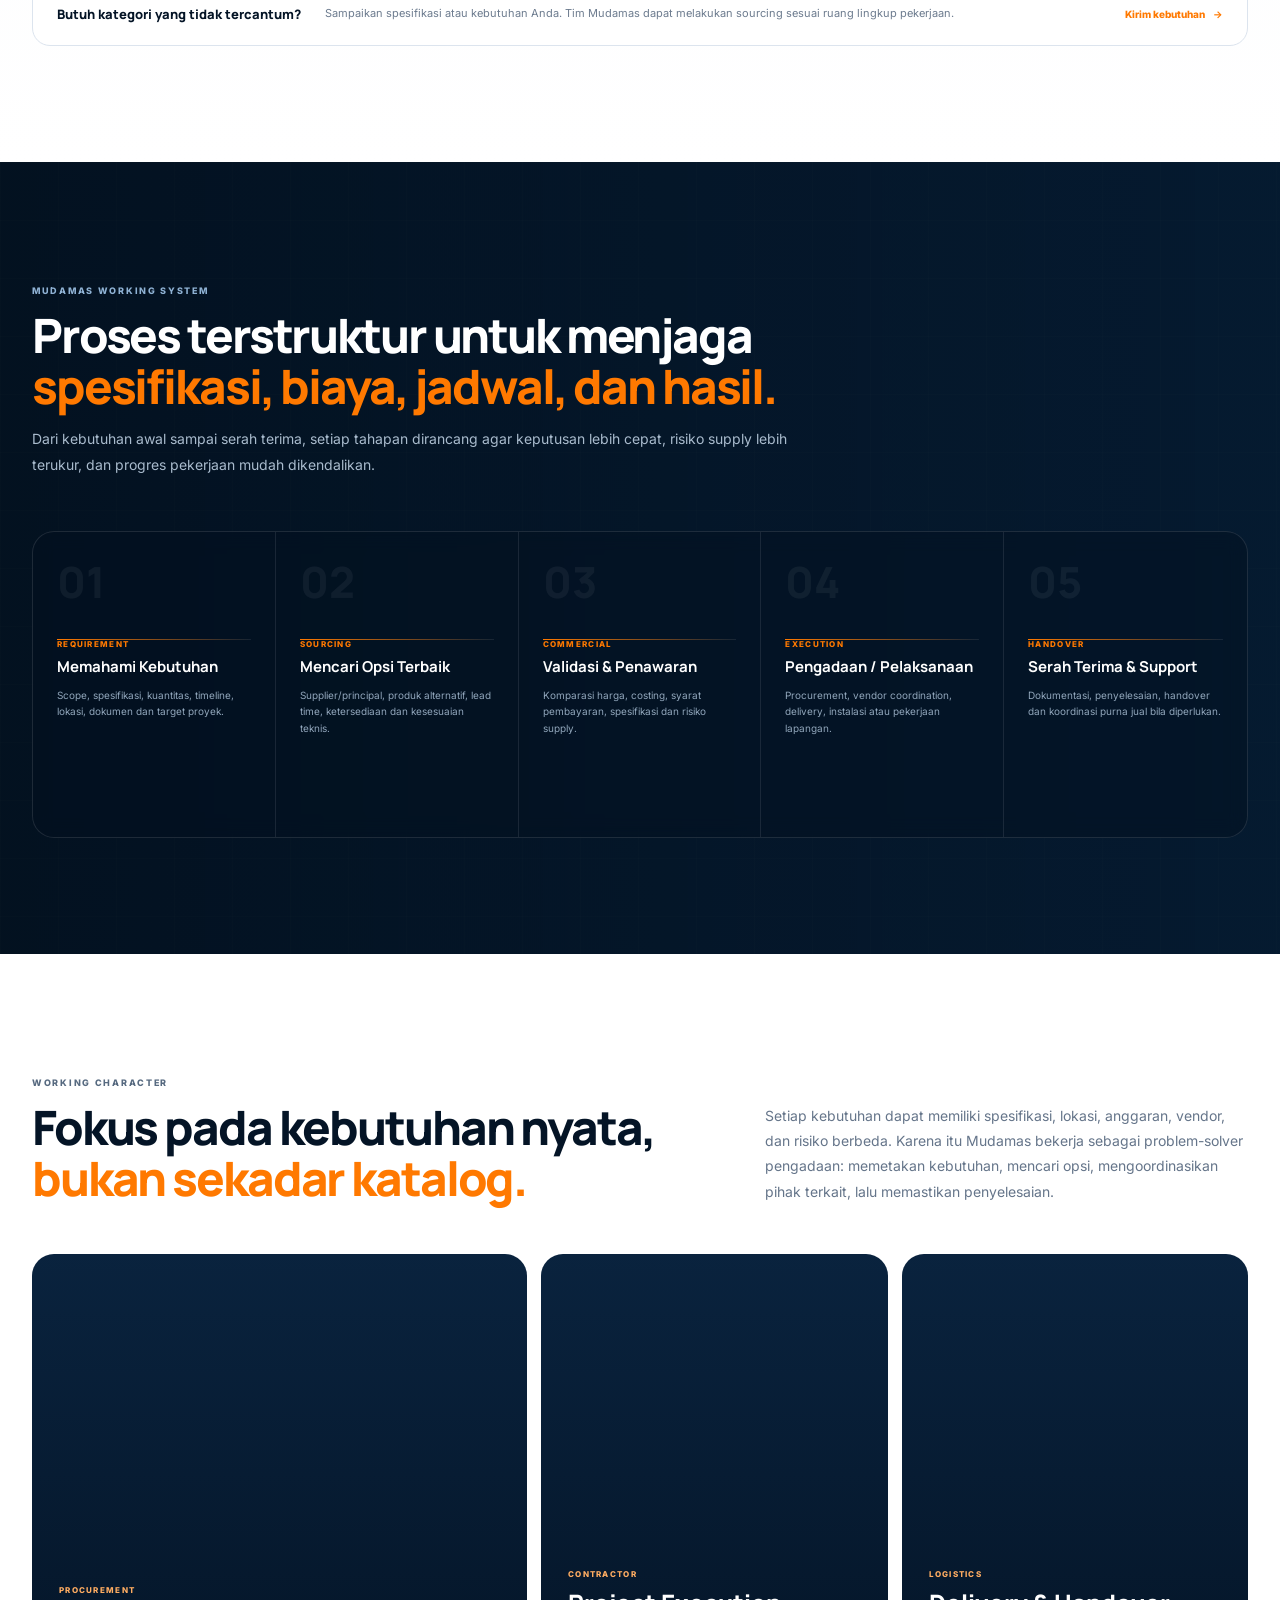
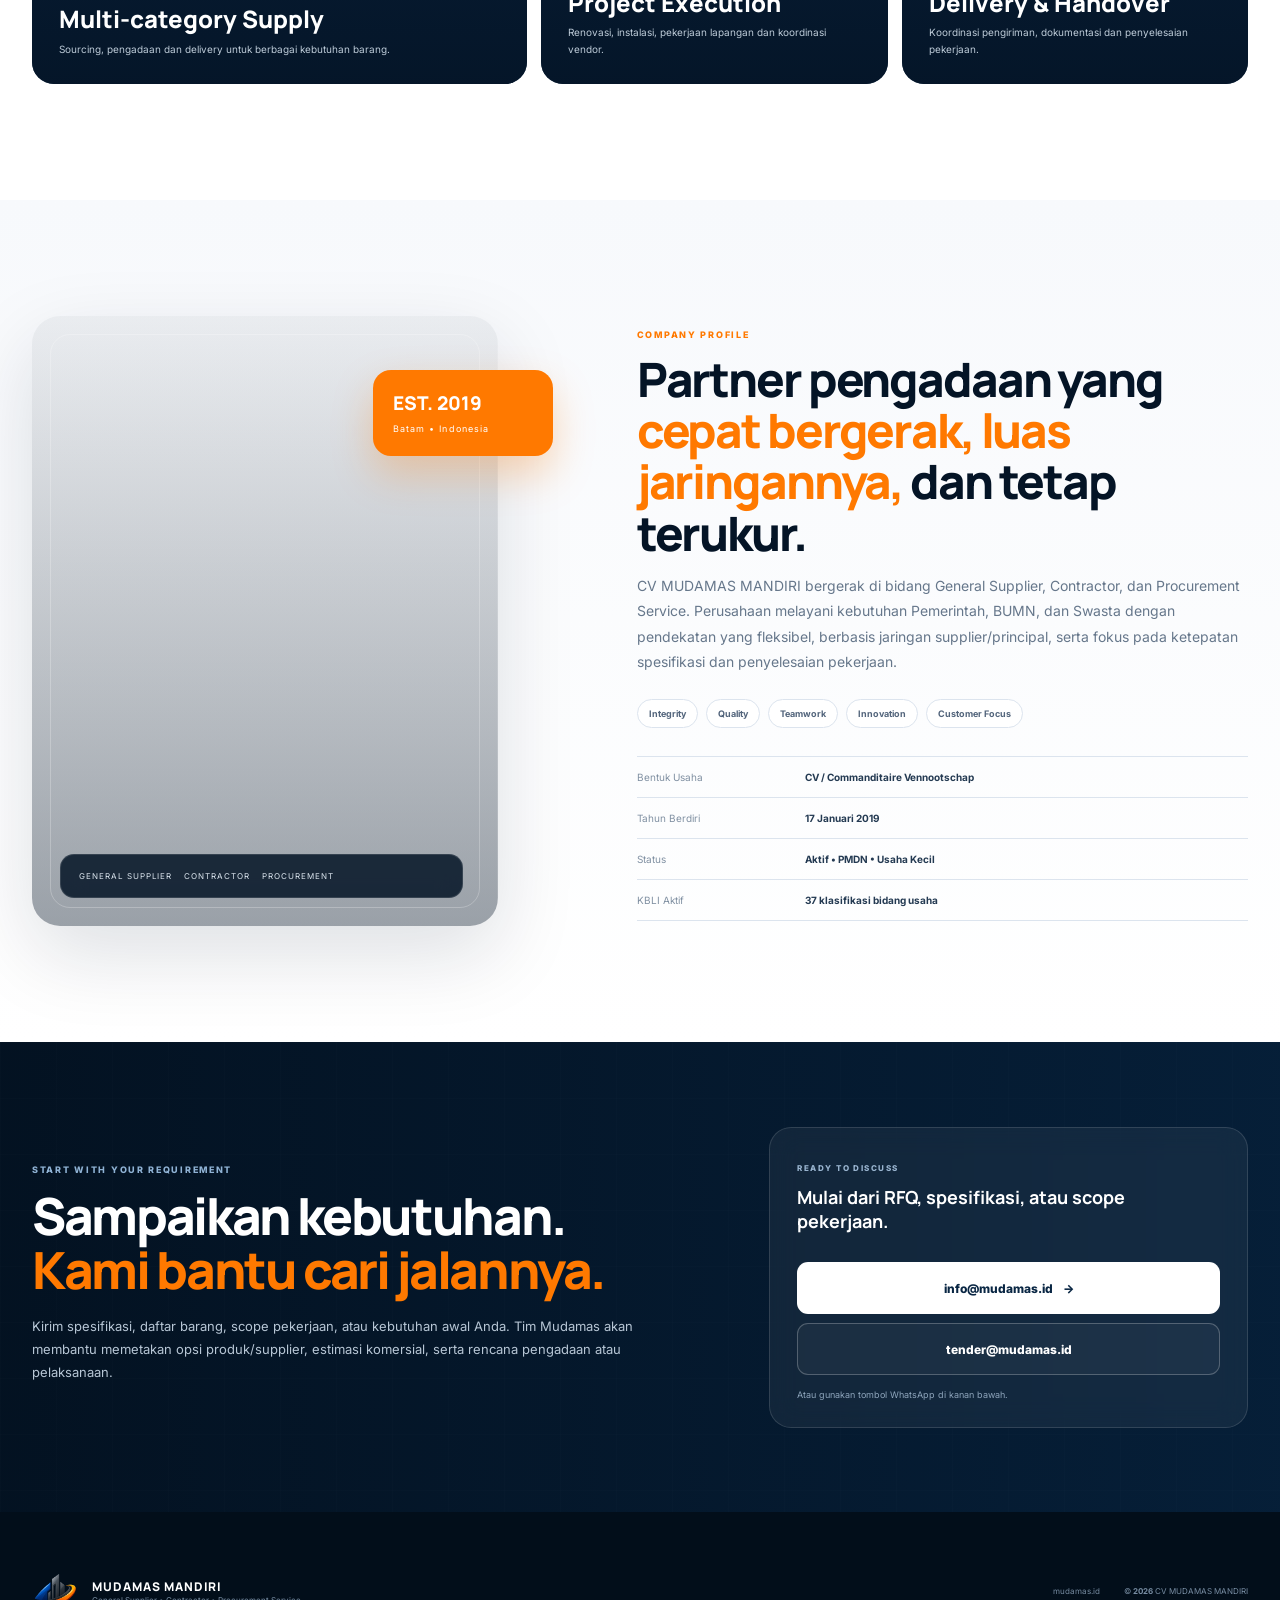
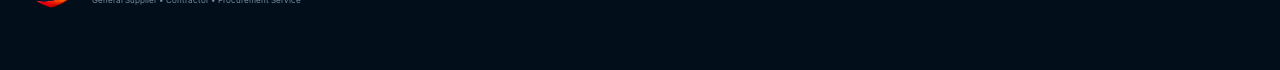
==== commit a8e2eba0: "Add files via upload" ====
--- a/index.html
+++ b/index.html
@@ -1,4 +1,4 @@
-<!-- Mudamas Home Upgrade v9 — 10 Sep 2026 -->
+<!-- Mudamas Home Upgrade v10 — 10 Sep 2026 -->
 <!DOCTYPE html>
 <html lang="id">
 <head>
@@ -8,12 +8,12 @@
   <meta name="description" content="CV MUDAMAS MANDIRI — General Supplier, Contractor, dan Procurement Service untuk kebutuhan Pemerintah, BUMN, dan Swasta." />
   <meta property="og:title" content="CV MUDAMAS MANDIRI | General Supplier • Contractor • Procurement Service" />
   <meta property="og:description" content="Solusi Pengadaan Terpercaya untuk Beragam Kebutuhan." />
-  <meta property="og:image" content="hero-bg.jpg?v=20260910-9" />
+  <meta property="og:image" content="hero-bg.jpg?v=20260910-10" />
   <title>CV MUDAMAS MANDIRI | General Supplier • Contractor • Procurement Service</title>
   <link rel="preconnect" href="https://fonts.googleapis.com">
   <link rel="preconnect" href="https://fonts.gstatic.com" crossorigin>
   <link href="https://fonts.googleapis.com/css2?family=Inter:wght@400;500;600;700;800&family=Manrope:wght@600;700;800&display=swap" rel="stylesheet">
-  <link rel="stylesheet" href="styles.css?v=20260910-9" />
+  <link rel="stylesheet" href="styles.css?v=20260910-10" />
 </head>
 <body>
   <a class="skip-link" href="#main">Lewati ke konten</a>
@@ -21,7 +21,7 @@
   <header class="topbar" id="topbar">
     <div class="nav-inner">
       <a href="#home" class="brand" aria-label="CV MUDAMAS MANDIRI">
-        <img src="logo.png?v=20260910-9" alt="Logo CV MUDAMAS MANDIRI" class="brand-logo" />
+        <img src="logo.png?v=20260910-10" alt="Logo CV MUDAMAS MANDIRI" class="brand-logo" />
         <div class="brand-name">
           <strong>MUDAMAS</strong>
           <span>MANDIRI</span>
@@ -48,23 +48,23 @@
         <span class="ecosystem-label">PROCUREMENT ECOSYSTEM</span>
         <div class="top-ecosystem-logos">
           <div class="top-logo" data-label="INAPROC V6">
-            <img src="logo-inaproc.png?v=20260910-9" alt="INAPROC V6" onerror="this.hidden=true;this.nextElementSibling.hidden=false">
+            <img src="logo-inaproc.png?v=20260910-10" alt="INAPROC V6" onerror="this.hidden=true;this.nextElementSibling.hidden=false">
             <span hidden>INAPROC V6</span>
           </div>
           <div class="top-logo" data-label="SPSE">
-            <img src="logo-spse.png?v=20260910-9" alt="SPSE" onerror="this.hidden=true;this.nextElementSibling.hidden=false">
+            <img src="logo-spse.png?v=20260910-10" alt="SPSE" onerror="this.hidden=true;this.nextElementSibling.hidden=false">
             <span hidden>SPSE</span>
           </div>
           <div class="top-logo" data-label="SiKaP">
-            <img src="logo-sikap.png?v=20260910-9" alt="SiKaP" onerror="this.hidden=true;this.nextElementSibling.hidden=false">
+            <img src="logo-sikap.png?v=20260910-10" alt="SiKaP" onerror="this.hidden=true;this.nextElementSibling.hidden=false">
             <span hidden>SiKaP</span>
           </div>
           <div class="top-logo" data-label="OSS">
-            <img src="logo-oss.png?v=20260910-9" alt="OSS" onerror="this.hidden=true;this.nextElementSibling.hidden=false">
+            <img src="logo-oss.png?v=20260910-10" alt="OSS" onerror="this.hidden=true;this.nextElementSibling.hidden=false">
             <span hidden>OSS</span>
           </div>
           <div class="top-logo" data-label="TKDN Support">
-            <img src="logo-tkdn.png?v=20260910-9" alt="TKDN Support" onerror="this.hidden=true;this.nextElementSibling.hidden=false">
+            <img src="logo-tkdn.png?v=20260910-10" alt="TKDN Support" onerror="this.hidden=true;this.nextElementSibling.hidden=false">
             <span hidden>TKDN SUPPORT</span>
           </div>
         </div>
@@ -358,7 +358,7 @@
   <footer class="footer">
     <div class="footer-inner">
       <div class="footer-brand">
-        <img src="logo.png?v=20260910-9" alt="Logo Mudamas Mandiri" />
+        <img src="logo.png?v=20260910-10" alt="Logo Mudamas Mandiri" />
         <div><strong>MUDAMAS MANDIRI</strong><span>General Supplier • Contractor • Procurement Service</span></div>
       </div>
       <div class="footer-meta">
@@ -378,6 +378,6 @@
     </a>
   </div>
 
-  <script src="app.js?v=20260910-9"></script>
+  <script src="app.js?v=20260910-10"></script>
 </body>
 </html>
--- a/styles.css
+++ b/styles.css
@@ -12,7 +12,7 @@
 .topbar{position:fixed;inset:0 0 auto;z-index:100;height:142px;background:linear-gradient(180deg,rgba(2,14,27,.96),rgba(2,14,27,.68));backdrop-filter:blur(18px);border-bottom:1px solid rgba(255,255,255,.08);transition:height .28s ease,background .28s ease,box-shadow .28s ease}.topbar.scrolled{height:124px;background:rgba(3,17,32,.96);box-shadow:0 10px 34px rgba(0,0,0,.16)}.nav-inner{width:var(--shell);height:84px;margin:auto;display:flex;align-items:center;justify-content:space-between;gap:34px}.brand{display:flex;align-items:center;gap:13px;color:#fff;flex:0 0 auto}.brand-logo{width:52px;height:52px;object-fit:contain}.brand-name{display:grid;line-height:.93}.brand-name strong,.brand-name span{font:800 17px Manrope;letter-spacing:.11em}.brand-name span{color:var(--orange)}.nav{display:flex;align-items:center;gap:27px;color:#e8eef5;font-size:12px;font-weight:700}.nav>a:not(.nav-login){position:relative;padding:31px 0;white-space:nowrap}.nav>a:not(.nav-login):after{content:"";position:absolute;left:0;right:100%;bottom:20px;height:2px;background:var(--orange);transition:.25s}.nav>a:hover:after,.nav>a.active:after{right:0}.nav-login{border:1px solid rgba(255,121,0,.58);padding:11px 14px;border-radius:10px;color:#fff;background:rgba(255,121,0,.04)}.nav-login span{color:var(--orange);margin-left:7px}.menu-btn{display:none;background:none;border:0;padding:8px;cursor:pointer}.menu-btn span{display:block;width:25px;height:2px;background:#fff;margin:5px;transition:.25s}
 
 /* HERO */
-.hero{position:relative;min-height:970px;padding-top:84px;color:#fff;display:flex;align-items:center;overflow:hidden;background:var(--navy)}.hero-bg{position:absolute;inset:0;background-image:linear-gradient(90deg,rgba(2,14,27,.97) 0%,rgba(3,17,33,.94) 38%,rgba(3,20,38,.70) 65%,rgba(2,16,30,.83) 100%),url('hero-bg.jpg?v=20260910-9');background-size:cover;background-position:center;transform:scale(1.025);animation:heroFloat 20s ease-in-out infinite alternate}.hero-grid{position:absolute;inset:0;opacity:.32;background-image:linear-gradient(rgba(255,255,255,.038) 1px,transparent 1px),linear-gradient(90deg,rgba(255,255,255,.038) 1px,transparent 1px);background-size:52px 52px;mask-image:linear-gradient(90deg,#000,rgba(0,0,0,.15) 75%,transparent)}.hero-glow{position:absolute;border-radius:50%;filter:blur(2px);pointer-events:none}.glow-one{width:520px;height:520px;left:-180px;top:140px;background:radial-gradient(circle,rgba(255,121,0,.18),rgba(255,121,0,.04) 44%,transparent 70%)}.glow-two{width:700px;height:700px;right:-210px;top:90px;background:radial-gradient(circle,rgba(28,103,178,.24),rgba(28,103,178,.04) 45%,transparent 70%)}.hero-vector{position:absolute;inset:0;overflow:hidden;pointer-events:none}.hero-vector i{position:absolute;height:1px;background:linear-gradient(90deg,transparent,rgba(255,121,0,.6),transparent);transform:rotate(-23deg);opacity:.45}.v1{width:70vw;right:-22vw;top:25%;animation:vectorMove 12s linear infinite}.v2{width:54vw;right:-5vw;top:48%;animation:vectorMove 15s linear infinite reverse}.v3{width:66vw;right:-28vw;top:68%;animation:vectorMove 18s linear infinite}.v4{width:42vw;right:4vw;top:82%;animation:vectorMove 22s linear infinite reverse}.hero-content{position:relative;z-index:3;width:var(--shell);margin:0 auto;display:grid;grid-template-columns:minmax(0,1.07fr) minmax(520px,.93fr);gap:clamp(42px,5vw,92px);align-items:center;padding:100px 0 140px}.hero-copy{max-width:850px}.hero-kicker{display:flex;align-items:center;gap:12px;font-size:10px;letter-spacing:.18em;font-weight:800;color:#dce7f2}.hero-kicker span{width:38px;height:2px;background:var(--orange);box-shadow:0 0 18px rgba(255,121,0,.7)}.hero h1{font:800 clamp(50px,5.1vw,84px)/.99 Manrope;margin:23px 0 27px;letter-spacing:-.052em;max-width:950px}.hero h1 em{font-style:normal;color:#fff}.hero h1 b{font-weight:800;color:var(--orange)}.hero-copy>p{font-size:16px;line-height:1.82;color:#c3d0dd;max-width:760px;margin:0}.hero-actions{display:flex;gap:12px;margin-top:32px}.btn{min-height:52px;padding:0 21px;border-radius:11px;display:inline-flex;align-items:center;justify-content:center;font-size:12px;font-weight:800;transition:transform .22s,box-shadow .22s,background .22s}.btn:hover{transform:translateY(-2px)}.btn-orange{color:#fff;background:linear-gradient(135deg,var(--orange),var(--orange2));box-shadow:0 14px 34px rgba(255,121,0,.25)}.btn-orange span,.btn-white span{margin-left:10px}.btn-glass{color:#fff;border:1px solid rgba(255,255,255,.22);background:rgba(255,255,255,.055);backdrop-filter:blur(10px)}.trust-row{display:flex;align-items:center;gap:12px;margin-top:29px;font-size:9px;letter-spacing:.12em;text-transform:uppercase;color:#8ea4ba;font-weight:800}.trust-row i{width:4px;height:4px;border-radius:50%;background:var(--orange)}.hero-proof{display:grid;grid-template-columns:repeat(4,1fr);margin-top:42px;border-top:1px solid rgba(255,255,255,.12);border-bottom:1px solid rgba(255,255,255,.12)}.hero-proof div{padding:19px 16px;border-right:1px solid rgba(255,255,255,.12)}.hero-proof div:first-child{padding-left:0}.hero-proof div:last-child{border-right:0}.hero-proof strong{display:block;font:800 25px Manrope;color:#fff}.hero-proof span{display:block;margin-top:4px;font-size:9px;line-height:1.35;text-transform:uppercase;letter-spacing:.1em;color:#899db4}
+.hero{position:relative;min-height:970px;padding-top:84px;color:#fff;display:flex;align-items:center;overflow:hidden;background:var(--navy)}.hero-bg{position:absolute;inset:0;background-image:linear-gradient(90deg,rgba(2,14,27,.97) 0%,rgba(3,17,33,.94) 38%,rgba(3,20,38,.70) 65%,rgba(2,16,30,.83) 100%),url('hero-bg.jpg?v=20260910-10');background-size:cover;background-position:center;transform:scale(1.025);animation:heroFloat 20s ease-in-out infinite alternate}.hero-grid{position:absolute;inset:0;opacity:.32;background-image:linear-gradient(rgba(255,255,255,.038) 1px,transparent 1px),linear-gradient(90deg,rgba(255,255,255,.038) 1px,transparent 1px);background-size:52px 52px;mask-image:linear-gradient(90deg,#000,rgba(0,0,0,.15) 75%,transparent)}.hero-glow{position:absolute;border-radius:50%;filter:blur(2px);pointer-events:none}.glow-one{width:520px;height:520px;left:-180px;top:140px;background:radial-gradient(circle,rgba(255,121,0,.18),rgba(255,121,0,.04) 44%,transparent 70%)}.glow-two{width:700px;height:700px;right:-210px;top:90px;background:radial-gradient(circle,rgba(28,103,178,.24),rgba(28,103,178,.04) 45%,transparent 70%)}.hero-vector{position:absolute;inset:0;overflow:hidden;pointer-events:none}.hero-vector i{position:absolute;height:1px;background:linear-gradient(90deg,transparent,rgba(255,121,0,.6),transparent);transform:rotate(-23deg);opacity:.45}.v1{width:70vw;right:-22vw;top:25%;animation:vectorMove 12s linear infinite}.v2{width:54vw;right:-5vw;top:48%;animation:vectorMove 15s linear infinite reverse}.v3{width:66vw;right:-28vw;top:68%;animation:vectorMove 18s linear infinite}.v4{width:42vw;right:4vw;top:82%;animation:vectorMove 22s linear infinite reverse}.hero-content{position:relative;z-index:3;width:var(--shell);margin:0 auto;display:grid;grid-template-columns:minmax(0,1.07fr) minmax(520px,.93fr);gap:clamp(42px,5vw,92px);align-items:center;padding:100px 0 140px}.hero-copy{max-width:850px}.hero-kicker{display:flex;align-items:center;gap:12px;font-size:10px;letter-spacing:.18em;font-weight:800;color:#dce7f2}.hero-kicker span{width:38px;height:2px;background:var(--orange);box-shadow:0 0 18px rgba(255,121,0,.7)}.hero h1{font:800 clamp(50px,5.1vw,84px)/.99 Manrope;margin:23px 0 27px;letter-spacing:-.052em;max-width:950px}.hero h1 em{font-style:normal;color:#fff}.hero h1 b{font-weight:800;color:var(--orange)}.hero-copy>p{font-size:16px;line-height:1.82;color:#c3d0dd;max-width:760px;margin:0}.hero-actions{display:flex;gap:12px;margin-top:32px}.btn{min-height:52px;padding:0 21px;border-radius:11px;display:inline-flex;align-items:center;justify-content:center;font-size:12px;font-weight:800;transition:transform .22s,box-shadow .22s,background .22s}.btn:hover{transform:translateY(-2px)}.btn-orange{color:#fff;background:linear-gradient(135deg,var(--orange),var(--orange2));box-shadow:0 14px 34px rgba(255,121,0,.25)}.btn-orange span,.btn-white span{margin-left:10px}.btn-glass{color:#fff;border:1px solid rgba(255,255,255,.22);background:rgba(255,255,255,.055);backdrop-filter:blur(10px)}.trust-row{display:flex;align-items:center;gap:12px;margin-top:29px;font-size:9px;letter-spacing:.12em;text-transform:uppercase;color:#8ea4ba;font-weight:800}.trust-row i{width:4px;height:4px;border-radius:50%;background:var(--orange)}.hero-proof{display:grid;grid-template-columns:repeat(4,1fr);margin-top:42px;border-top:1px solid rgba(255,255,255,.12);border-bottom:1px solid rgba(255,255,255,.12)}.hero-proof div{padding:19px 16px;border-right:1px solid rgba(255,255,255,.12)}.hero-proof div:first-child{padding-left:0}.hero-proof div:last-child{border-right:0}.hero-proof strong{display:block;font:800 25px Manrope;color:#fff}.hero-proof span{display:block;margin-top:4px;font-size:9px;line-height:1.35;text-transform:uppercase;letter-spacing:.1em;color:#899db4}
 
 .workflow-card{position:relative;background:linear-gradient(180deg,rgba(6,30,55,.88),rgba(4,22,42,.94));border:1px solid rgba(255,255,255,.14);border-radius:28px;padding:28px;box-shadow:0 34px 90px rgba(0,0,0,.28);backdrop-filter:blur(18px);overflow:hidden}.workflow-card:before{content:"";position:absolute;inset:0;background:linear-gradient(120deg,rgba(255,255,255,.05),transparent 30%,transparent 70%,rgba(255,121,0,.04));pointer-events:none}.workflow-head{position:relative;display:flex;justify-content:space-between;gap:20px;align-items:flex-start;padding-bottom:22px;border-bottom:1px solid rgba(255,255,255,.1)}.micro{font-size:8px;letter-spacing:.18em;color:#7d9dbd;font-weight:800}.workflow-head h2{font:700 26px/1.2 Manrope;margin:9px 0 0;color:#fff;max-width:460px}.status-pill{font-size:8px;font-weight:800;letter-spacing:.08em;padding:8px 10px;border-radius:999px;color:#76e5aa;background:rgba(52,196,126,.1);border:1px solid rgba(84,220,151,.2);white-space:nowrap}.status-pill i{display:inline-block;width:6px;height:6px;border-radius:50%;background:var(--green);margin-right:5px;box-shadow:0 0 10px rgba(66,217,138,.7)}.workflow-steps{position:relative;margin-top:18px}.workflow-steps:before{content:"";position:absolute;left:18px;top:35px;bottom:35px;width:1px;background:linear-gradient(var(--orange),rgba(255,255,255,.1))}.workflow-steps article{position:relative;display:grid;grid-template-columns:38px 1fr auto;gap:15px;align-items:center;padding:15px 0;border-bottom:1px solid rgba(255,255,255,.07)}.workflow-steps article:last-child{border-bottom:0}.step-no{position:relative;z-index:2;display:grid;place-items:center;width:36px;height:36px;border-radius:11px;background:#0b2b4b;color:var(--orange);border:1px solid rgba(255,121,0,.25);font-size:9px;font-weight:800;box-shadow:0 0 0 5px rgba(4,22,42,.95)}.workflow-steps strong{font:700 13px Manrope;color:#fff}.workflow-steps p{font-size:9px;line-height:1.55;color:#96a9bd;margin:5px 0 0}.workflow-steps article>b{font:800 34px/1 Manrope;color:rgba(255,255,255,.035)}.workflow-foot{position:relative;display:flex;flex-wrap:wrap;gap:8px;margin-top:18px}.workflow-foot span{font-size:8px;color:#9fb1c4;padding:7px 9px;border-radius:999px;border:1px solid rgba(255,255,255,.07);background:rgba(255,255,255,.035)}.workflow-foot i{display:inline-block;width:4px;height:4px;border-radius:50%;background:var(--orange);margin-right:5px}.hero-bottom{position:absolute;z-index:4;left:0;right:0;bottom:0;border-top:1px solid rgba(255,255,255,.1);background:rgba(3,17,32,.78);backdrop-filter:blur(12px);overflow:hidden}.ticker-track{width:max-content;display:flex;gap:28px;align-items:center;padding:18px 0;color:#9fb0c2;font-size:9px;font-weight:800;letter-spacing:.16em;animation:ticker 42s linear infinite}.ticker-track span,.ticker-track i{white-space:nowrap}.ticker-track i{color:var(--orange)}
 
@@ -22,22 +22,22 @@
 /* HOME TRUST STRIP */
 
 /* CAPABILITIES */
-.capabilities{background:#fff}.capability-layout{display:grid;grid-template-columns:1.1fr .95fr .95fr;gap:18px}.cap-feature{position:relative;min-height:535px;border-radius:24px;overflow:hidden;color:#fff;background:#0a2440;box-shadow:0 15px 38px rgba(4,25,48,.08);isolation:isolate;transition:transform .28s ease,box-shadow .28s ease}.cap-feature:hover{transform:translateY(-6px);box-shadow:var(--shadow)}.cap-feature:before{content:"";position:absolute;inset:0;background-size:cover;background-position:center;z-index:-3;transition:transform .65s ease}.cap-feature:hover:before{transform:scale(1.045)}.cap-supplier:before{background-image:url('capability-supplier.jpg?v=20260910-9')}.cap-contractor:before{background-image:url('capability-contractor.jpg?v=20260910-9')}.cap-procurement:before{background-image:url('capability-procurement.jpg?v=20260910-9')}.cap-overlay{position:absolute;inset:0;background:linear-gradient(180deg,rgba(4,20,38,.28),rgba(4,20,38,.70) 44%,rgba(4,20,38,.97) 100%);z-index:-2}.cap-feature:after{content:"";position:absolute;inset:0;border:1px solid rgba(255,255,255,.11);border-radius:inherit;pointer-events:none}.cap-top{display:flex;justify-content:space-between;align-items:center;padding:26px}.cap-no{display:grid;place-items:center;width:38px;height:38px;border-radius:11px;background:rgba(255,121,0,.14);border:1px solid rgba(255,121,0,.25);color:var(--orange);font-size:9px;font-weight:800}.cap-tag{font-size:8px;letter-spacing:.15em;font-weight:800;color:#d2deea}.cap-body{position:absolute;left:0;right:0;bottom:0;padding:30px}.cap-body h3{font:800 30px/1.1 Manrope;margin:0 0 12px;color:#fff}.cap-body p{font-size:12px;line-height:1.75;color:#b9c7d5;max-width:520px}.cap-body ul{list-style:none;margin:22px 0 0;padding:0;display:grid;grid-template-columns:1fr 1fr;gap:10px 16px}.cap-body li{position:relative;padding-left:15px;font-size:10px;line-height:1.45;color:#dce5ee}.cap-body li:before{content:"";position:absolute;left:0;top:6px;width:6px;height:6px;border:2px solid var(--orange);border-radius:50%}
+.capabilities{background:#fff}.capability-layout{display:grid;grid-template-columns:1.1fr .95fr .95fr;gap:18px}.cap-feature{position:relative;min-height:535px;border-radius:24px;overflow:hidden;color:#fff;background:#0a2440;box-shadow:0 15px 38px rgba(4,25,48,.08);isolation:isolate;transition:transform .28s ease,box-shadow .28s ease}.cap-feature:hover{transform:translateY(-6px);box-shadow:var(--shadow)}.cap-feature:before{content:"";position:absolute;inset:0;background-size:cover;background-position:center;z-index:-3;transition:transform .65s ease}.cap-feature:hover:before{transform:scale(1.045)}.cap-supplier:before{background-image:url('capability-supplier.jpg?v=20260910-10')}.cap-contractor:before{background-image:url('capability-contractor.jpg?v=20260910-10')}.cap-procurement:before{background-image:url('capability-procurement.jpg?v=20260910-10')}.cap-overlay{position:absolute;inset:0;background:linear-gradient(180deg,rgba(4,20,38,.28),rgba(4,20,38,.70) 44%,rgba(4,20,38,.97) 100%);z-index:-2}.cap-feature:after{content:"";position:absolute;inset:0;border:1px solid rgba(255,255,255,.11);border-radius:inherit;pointer-events:none}.cap-top{display:flex;justify-content:space-between;align-items:center;padding:26px}.cap-no{display:grid;place-items:center;width:38px;height:38px;border-radius:11px;background:rgba(255,121,0,.14);border:1px solid rgba(255,121,0,.25);color:var(--orange);font-size:9px;font-weight:800}.cap-tag{font-size:8px;letter-spacing:.15em;font-weight:800;color:#d2deea}.cap-body{position:absolute;left:0;right:0;bottom:0;padding:30px}.cap-body h3{font:800 30px/1.1 Manrope;margin:0 0 12px;color:#fff}.cap-body p{font-size:12px;line-height:1.75;color:#b9c7d5;max-width:520px}.cap-body ul{list-style:none;margin:22px 0 0;padding:0;display:grid;grid-template-columns:1fr 1fr;gap:10px 16px}.cap-body li{position:relative;padding-left:15px;font-size:10px;line-height:1.45;color:#dce5ee}.cap-body li:before{content:"";position:absolute;left:0;top:6px;width:6px;height:6px;border:2px solid var(--orange);border-radius:50%}
 
 /* CATEGORIES */
-.categories{background:linear-gradient(180deg,#f5f8fb 0%,#fff 100%)}.category-intro{display:grid;grid-template-columns:1.2fr .8fr;gap:90px;align-items:end;margin-bottom:44px}.category-grid{display:grid;grid-template-columns:repeat(4,1fr);gap:12px}.cat{position:relative;min-height:255px;border-radius:18px;overflow:hidden;background:#0b2747;isolation:isolate;transition:transform .28s ease,box-shadow .28s ease}.cat:hover{transform:translateY(-5px);box-shadow:0 20px 44px rgba(4,24,46,.16)}.cat:before{content:"";position:absolute;inset:0;background-size:cover;background-position:center;z-index:-3;transition:transform .55s ease}.cat:hover:before{transform:scale(1.055)}.cat-01:before{background-image:url('category-furniture.jpg?v=20260910-9')}.cat-02:before{background-image:url('category-building.jpg?v=20260910-9')}.cat-03:before{background-image:url('category-electrical.jpg?v=20260910-9')}.cat-04:before{background-image:url('category-it.jpg?v=20260910-9')}.cat-05:before{background-image:url('category-telecom.jpg?v=20260910-9')}.cat-06:before{background-image:url('category-garment.jpg?v=20260910-9')}.cat-07:before{background-image:url('category-printing.jpg?v=20260910-9')}.cat-08:before{background-image:url('category-safety.jpg?v=20260910-9')}.cat-09:before{background-image:url('category-household.jpg?v=20260910-9')}.cat-10:before{background-image:url('category-electronic.jpg?v=20260910-9')}.cat-11:before{background-image:url('category-industrial.jpg?v=20260910-9')}.cat-12:before{background-image:url('category-parts.jpg?v=20260910-9')}.cat-shade{position:absolute;inset:0;background:linear-gradient(180deg,rgba(4,20,38,.14),rgba(4,20,38,.93) 88%);z-index:-2}.cat:after{content:"";position:absolute;left:0;right:100%;bottom:0;height:3px;background:var(--orange);transition:.35s}.cat:hover:after{right:0}.cat-copy{position:absolute;left:0;right:0;bottom:0;padding:22px}.cat-copy>span{font-size:8px;letter-spacing:.13em;color:#ffb16c;font-weight:800}.cat h3{font:750 17px/1.25 Manrope;margin:8px 0 7px;color:#fff}.cat p{font-size:9px;line-height:1.6;color:#b9c8d8;margin:0}.category-note{margin-top:18px;border:1px solid var(--line);border-radius:18px;padding:22px 24px;display:grid;grid-template-columns:auto 1fr auto;gap:24px;align-items:center;background:#fff}.category-note>span{font:800 13px Manrope;color:var(--navy)}.category-note p{font-size:11px;line-height:1.6;color:#6c7b8e;margin:0}.category-note a{font-size:10px;font-weight:800;color:var(--orange);white-space:nowrap}.category-note b{margin-left:6px}
+.categories{background:linear-gradient(180deg,#f5f8fb 0%,#fff 100%)}.category-intro{display:grid;grid-template-columns:1.2fr .8fr;gap:90px;align-items:end;margin-bottom:44px}.category-grid{display:grid;grid-template-columns:repeat(4,1fr);gap:12px}.cat{position:relative;min-height:255px;border-radius:18px;overflow:hidden;background:#0b2747;isolation:isolate;transition:transform .28s ease,box-shadow .28s ease}.cat:hover{transform:translateY(-5px);box-shadow:0 20px 44px rgba(4,24,46,.16)}.cat:before{content:"";position:absolute;inset:0;background-size:cover;background-position:center;z-index:-3;transition:transform .55s ease}.cat:hover:before{transform:scale(1.055)}.cat-01:before{background-image:url('category-furniture.jpg?v=20260910-10')}.cat-02:before{background-image:url('category-building.jpg?v=20260910-10')}.cat-03:before{background-image:url('category-electrical.jpg?v=20260910-10')}.cat-04:before{background-image:url('category-it.jpg?v=20260910-10')}.cat-05:before{background-image:url('category-telecom.jpg?v=20260910-10')}.cat-06:before{background-image:url('category-garment.jpg?v=20260910-10')}.cat-07:before{background-image:url('category-printing.jpg?v=20260910-10')}.cat-08:before{background-image:url('category-safety.jpg?v=20260910-10')}.cat-09:before{background-image:url('category-household.jpg?v=20260910-10')}.cat-10:before{background-image:url('category-electronic.jpg?v=20260910-10')}.cat-11:before{background-image:url('category-industrial.jpg?v=20260910-10')}.cat-12:before{background-image:url('category-parts.jpg?v=20260910-10')}.cat-shade{position:absolute;inset:0;background:linear-gradient(180deg,rgba(4,20,38,.14),rgba(4,20,38,.93) 88%);z-index:-2}.cat:after{content:"";position:absolute;left:0;right:100%;bottom:0;height:3px;background:var(--orange);transition:.35s}.cat:hover:after{right:0}.cat-copy{position:absolute;left:0;right:0;bottom:0;padding:22px}.cat-copy>span{font-size:8px;letter-spacing:.13em;color:#ffb16c;font-weight:800}.cat h3{font:750 17px/1.25 Manrope;margin:8px 0 7px;color:#fff}.cat p{font-size:9px;line-height:1.6;color:#b9c8d8;margin:0}.category-note{margin-top:18px;border:1px solid var(--line);border-radius:18px;padding:22px 24px;display:grid;grid-template-columns:auto 1fr auto;gap:24px;align-items:center;background:#fff}.category-note>span{font:800 13px Manrope;color:var(--navy)}.category-note p{font-size:11px;line-height:1.6;color:#6c7b8e;margin:0}.category-note a{font-size:10px;font-weight:800;color:var(--orange);white-space:nowrap}.category-note b{margin-left:6px}
 
 /* PROCESS */
-.process{position:relative;background:var(--navy);color:#fff;overflow:hidden}.process-bg{position:absolute;inset:0;background-image:linear-gradient(90deg,rgba(3,17,32,.97),rgba(5,28,51,.76)),url('process-bg.jpg?v=20260910-9');background-size:cover;background-position:center}.process-grid{position:absolute;inset:0;opacity:.22;background-image:linear-gradient(rgba(255,255,255,.04) 1px,transparent 1px),linear-gradient(90deg,rgba(255,255,255,.04) 1px,transparent 1px);background-size:58px 58px}.process-shell{position:relative;z-index:2}.process-head{max-width:900px}.process h2{color:#fff}.process h2 span{color:var(--orange)}.process-head p{max-width:760px;color:#a9bbcd;font-size:14px;line-height:1.82}.process-rail{display:grid;grid-template-columns:repeat(5,1fr);margin-top:54px;border:1px solid rgba(255,255,255,.11);border-radius:22px;overflow:hidden;background:rgba(3,17,32,.45);backdrop-filter:blur(10px)}.process-rail article{position:relative;min-height:305px;padding:28px 24px;border-right:1px solid rgba(255,255,255,.09);transition:background .25s}.process-rail article:last-child{border-right:0}.process-rail article:hover{background:rgba(255,121,0,.065)}.process-number{font:800 43px/1 Manrope;color:rgba(255,255,255,.055)}.process-rail article>span{display:block;margin-top:36px;font-size:8px;letter-spacing:.16em;color:var(--orange);font-weight:800}.process-rail strong{display:block;font:700 15px/1.3 Manrope;margin:8px 0 10px;color:#fff}.process-rail p{font-size:10px;line-height:1.65;color:#91a6bb;margin:0}.process-rail article:after{content:"";position:absolute;left:24px;right:24px;top:107px;height:1px;background:linear-gradient(90deg,var(--orange),rgba(255,255,255,.08))}
+.process{position:relative;background:var(--navy);color:#fff;overflow:hidden}.process-bg{position:absolute;inset:0;background-image:linear-gradient(90deg,rgba(3,17,32,.97),rgba(5,28,51,.76)),url('process-bg.jpg?v=20260910-10');background-size:cover;background-position:center}.process-grid{position:absolute;inset:0;opacity:.22;background-image:linear-gradient(rgba(255,255,255,.04) 1px,transparent 1px),linear-gradient(90deg,rgba(255,255,255,.04) 1px,transparent 1px);background-size:58px 58px}.process-shell{position:relative;z-index:2}.process-head{max-width:900px}.process h2{color:#fff}.process h2 span{color:var(--orange)}.process-head p{max-width:760px;color:#a9bbcd;font-size:14px;line-height:1.82}.process-rail{display:grid;grid-template-columns:repeat(5,1fr);margin-top:54px;border:1px solid rgba(255,255,255,.11);border-radius:22px;overflow:hidden;background:rgba(3,17,32,.45);backdrop-filter:blur(10px)}.process-rail article{position:relative;min-height:305px;padding:28px 24px;border-right:1px solid rgba(255,255,255,.09);transition:background .25s}.process-rail article:last-child{border-right:0}.process-rail article:hover{background:rgba(255,121,0,.065)}.process-number{font:800 43px/1 Manrope;color:rgba(255,255,255,.055)}.process-rail article>span{display:block;margin-top:36px;font-size:8px;letter-spacing:.16em;color:var(--orange);font-weight:800}.process-rail strong{display:block;font:700 15px/1.3 Manrope;margin:8px 0 10px;color:#fff}.process-rail p{font-size:10px;line-height:1.65;color:#91a6bb;margin:0}.process-rail article:after{content:"";position:absolute;left:24px;right:24px;top:107px;height:1px;background:linear-gradient(90deg,var(--orange),rgba(255,255,255,.08))}
 
 /* PROJECT CHARACTER */
-.projects{background:#fff}.project-showcase{display:grid;grid-template-columns:1.25fr .875fr .875fr;gap:14px}.project-card{position:relative;min-height:430px;border-radius:22px;overflow:hidden;background:#0a2440;isolation:isolate;transition:transform .28s ease,box-shadow .28s ease}.project-card:hover{transform:translateY(-5px);box-shadow:var(--shadow)}.project-card:before{content:"";position:absolute;inset:0;background-size:cover;background-position:center;z-index:-3;transition:transform .6s ease}.project-card:hover:before{transform:scale(1.05)}.project-01:before{background-image:url('project-01.jpg?v=20260910-9')}.project-02:before{background-image:url('project-02.jpg?v=20260910-9')}.project-03:before{background-image:url('project-03.jpg?v=20260910-9')}.project-shade{position:absolute;inset:0;background:linear-gradient(180deg,rgba(4,20,38,.08),rgba(4,20,38,.90));z-index:-2}.project-copy{position:absolute;left:0;right:0;bottom:0;padding:27px}.project-copy span{font-size:8px;letter-spacing:.16em;color:#ffad62;font-weight:800}.project-copy h3{font:800 24px/1.15 Manrope;color:#fff;margin:8px 0}.project-copy p{font-size:10px;line-height:1.65;color:#bdcbd8;margin:0;max-width:380px}
+.projects{background:#fff}.project-showcase{display:grid;grid-template-columns:1.25fr .875fr .875fr;gap:14px}.project-card{position:relative;min-height:430px;border-radius:22px;overflow:hidden;background:#0a2440;isolation:isolate;transition:transform .28s ease,box-shadow .28s ease}.project-card:hover{transform:translateY(-5px);box-shadow:var(--shadow)}.project-card:before{content:"";position:absolute;inset:0;background-size:cover;background-position:center;z-index:-3;transition:transform .6s ease}.project-card:hover:before{transform:scale(1.05)}.project-01:before{background-image:url('project-01.jpg?v=20260910-10')}.project-02:before{background-image:url('project-02.jpg?v=20260910-10')}.project-03:before{background-image:url('project-03.jpg?v=20260910-10')}.project-shade{position:absolute;inset:0;background:linear-gradient(180deg,rgba(4,20,38,.08),rgba(4,20,38,.90));z-index:-2}.project-copy{position:absolute;left:0;right:0;bottom:0;padding:27px}.project-copy span{font-size:8px;letter-spacing:.16em;color:#ffad62;font-weight:800}.project-copy h3{font:800 24px/1.15 Manrope;color:#fff;margin:8px 0}.project-copy p{font-size:10px;line-height:1.65;color:#bdcbd8;margin:0;max-width:380px}
 
 /* COMPANY */
-.company{background:linear-gradient(180deg,#f7f9fc,#fff)}.company-grid{display:grid;grid-template-columns:.92fr 1.08fr;gap:84px;align-items:center}.company-visual{position:relative;min-height:610px}.company-image{position:absolute;inset:0 55px 0 0;border-radius:28px;background-image:linear-gradient(180deg,rgba(4,20,38,.06),rgba(4,20,38,.40)),url('company-bg.jpg?v=20260910-9');background-size:cover;background-position:center;box-shadow:var(--shadow)}.company-image:after{content:"";position:absolute;inset:18px;border:1px solid rgba(255,255,255,.24);border-radius:20px}.company-badge{position:absolute;right:0;top:54px;width:180px;padding:20px;border-radius:18px;background:var(--orange);color:#fff;box-shadow:0 18px 40px rgba(255,121,0,.28)}.company-badge strong{display:block;font:800 19px Manrope}.company-badge span{font-size:9px;letter-spacing:.12em}.company-mini{position:absolute;left:28px;right:90px;bottom:28px;padding:16px 18px;display:flex;gap:12px;flex-wrap:wrap;border-radius:14px;background:rgba(4,20,38,.86);backdrop-filter:blur(12px);border:1px solid rgba(255,255,255,.12)}.company-mini span{font-size:8px;letter-spacing:.12em;color:#dce6ef}.company-copy h2 span{color:var(--orange)}.company-copy>p{font-size:14px;line-height:1.82;color:#66778b}.company-values{display:flex;flex-wrap:wrap;gap:8px;margin-top:24px}.company-values span{padding:8px 11px;border-radius:999px;border:1px solid var(--line);font-size:9px;font-weight:700;color:#52647b;background:#fff}.company-facts{margin-top:28px;border-top:1px solid var(--line)}.company-facts>div{display:grid;grid-template-columns:150px 1fr;gap:18px;padding:14px 0;border-bottom:1px solid var(--line)}.company-facts span{font-size:10px;color:#8090a2}.company-facts strong{font-size:10px;color:#243a52}.procurement-ecosystem{margin-top:24px;padding-top:19px;border-top:1px solid var(--line)}.ecosystem-head{display:flex;justify-content:space-between;align-items:flex-end;gap:18px;margin-bottom:12px}.ecosystem-head>span{font-size:8px;letter-spacing:.15em;font-weight:800;color:#526983}.ecosystem-head small{font-size:8px;line-height:1.4;color:#97a5b4;text-align:right}.verification-logos{display:grid;grid-template-columns:repeat(5,minmax(0,1fr));gap:8px}.verification-logo{min-height:72px;padding:10px 9px;border:1px solid #e2e9f0;border-radius:12px;background:#fff;display:flex;align-items:center;justify-content:center;overflow:hidden;transition:transform .2s ease,border-color .2s ease,box-shadow .2s ease}.verification-logo:hover{transform:translateY(-2px);border-color:rgba(255,121,0,.35);box-shadow:0 9px 24px rgba(5,27,50,.08)}.verification-logo img{display:block;width:100%;height:44px;object-fit:contain;object-position:center;filter:saturate(.95)}.verification-logo>span{font-size:8px;line-height:1.25;font-weight:800;letter-spacing:.05em;color:#36506d;text-align:center}.verification-logo>span[hidden]{display:none}
+.company{background:linear-gradient(180deg,#f7f9fc,#fff)}.company-grid{display:grid;grid-template-columns:.92fr 1.08fr;gap:84px;align-items:center}.company-visual{position:relative;min-height:610px}.company-image{position:absolute;inset:0 55px 0 0;border-radius:28px;background-image:linear-gradient(180deg,rgba(4,20,38,.06),rgba(4,20,38,.40)),url('company-bg.jpg?v=20260910-10');background-size:cover;background-position:center;box-shadow:var(--shadow)}.company-image:after{content:"";position:absolute;inset:18px;border:1px solid rgba(255,255,255,.24);border-radius:20px}.company-badge{position:absolute;right:0;top:54px;width:180px;padding:20px;border-radius:18px;background:var(--orange);color:#fff;box-shadow:0 18px 40px rgba(255,121,0,.28)}.company-badge strong{display:block;font:800 19px Manrope}.company-badge span{font-size:9px;letter-spacing:.12em}.company-mini{position:absolute;left:28px;right:90px;bottom:28px;padding:16px 18px;display:flex;gap:12px;flex-wrap:wrap;border-radius:14px;background:rgba(4,20,38,.86);backdrop-filter:blur(12px);border:1px solid rgba(255,255,255,.12)}.company-mini span{font-size:8px;letter-spacing:.12em;color:#dce6ef}.company-copy h2 span{color:var(--orange)}.company-copy>p{font-size:14px;line-height:1.82;color:#66778b}.company-values{display:flex;flex-wrap:wrap;gap:8px;margin-top:24px}.company-values span{padding:8px 11px;border-radius:999px;border:1px solid var(--line);font-size:9px;font-weight:700;color:#52647b;background:#fff}.company-facts{margin-top:28px;border-top:1px solid var(--line)}.company-facts>div{display:grid;grid-template-columns:150px 1fr;gap:18px;padding:14px 0;border-bottom:1px solid var(--line)}.company-facts span{font-size:10px;color:#8090a2}.company-facts strong{font-size:10px;color:#243a52}.procurement-ecosystem{margin-top:24px;padding-top:19px;border-top:1px solid var(--line)}.ecosystem-head{display:flex;justify-content:space-between;align-items:flex-end;gap:18px;margin-bottom:12px}.ecosystem-head>span{font-size:8px;letter-spacing:.15em;font-weight:800;color:#526983}.ecosystem-head small{font-size:8px;line-height:1.4;color:#97a5b4;text-align:right}.verification-logos{display:grid;grid-template-columns:repeat(5,minmax(0,1fr));gap:8px}.verification-logo{min-height:72px;padding:10px 9px;border:1px solid #e2e9f0;border-radius:12px;background:#fff;display:flex;align-items:center;justify-content:center;overflow:hidden;transition:transform .2s ease,border-color .2s ease,box-shadow .2s ease}.verification-logo:hover{transform:translateY(-2px);border-color:rgba(255,121,0,.35);box-shadow:0 9px 24px rgba(5,27,50,.08)}.verification-logo img{display:block;width:100%;height:44px;object-fit:contain;object-position:center;filter:saturate(.95)}.verification-logo>span{font-size:8px;line-height:1.25;font-weight:800;letter-spacing:.05em;color:#36506d;text-align:center}.verification-logo>span[hidden]{display:none}
 
 /* CTA */
-.cta{position:relative;color:#fff;background:#082744;overflow:hidden}.cta-bg{position:absolute;inset:0;background-image:linear-gradient(90deg,rgba(3,17,32,.96),rgba(5,28,52,.76)),url('cta-bg.jpg?v=20260910-9');background-size:cover;background-position:center}.cta-grid{position:absolute;inset:0;background-image:linear-gradient(rgba(255,255,255,.03) 1px,transparent 1px),linear-gradient(90deg,rgba(255,255,255,.03) 1px,transparent 1px);background-size:56px 56px;opacity:.3}.cta-inner{position:relative;z-index:2;width:var(--shell);margin:auto;min-height:470px;padding:78px 0;display:grid;grid-template-columns:1.15fr .85fr;gap:90px;align-items:center}.cta h2{font:800 clamp(38px,4vw,58px)/1.05 Manrope;margin:12px 0 18px;color:#fff;letter-spacing:-.046em}.cta h2 span{color:var(--orange)}.cta p{max-width:700px;color:#b7c6d5;font-size:13px;line-height:1.8}.cta-card{border:1px solid rgba(255,255,255,.13);border-radius:22px;padding:27px;background:rgba(255,255,255,.055);backdrop-filter:blur(14px)}.cta-label{font-size:8px;letter-spacing:.18em;color:#9ab5d0;font-weight:800}.cta-card>strong{display:block;font:700 18px/1.35 Manrope;margin:10px 0 20px}.cta-card .btn{width:100%;margin-top:9px}.btn-white{background:#fff;color:#092643}.btn-outline-white{border:1px solid rgba(255,255,255,.24);color:#fff;background:rgba(255,255,255,.04)}.cta-card small{display:block;margin-top:14px;font-size:9px;color:#8fa6bd}
+.cta{position:relative;color:#fff;background:#082744;overflow:hidden}.cta-bg{position:absolute;inset:0;background-image:linear-gradient(90deg,rgba(3,17,32,.96),rgba(5,28,52,.76)),url('cta-bg.jpg?v=20260910-10');background-size:cover;background-position:center}.cta-grid{position:absolute;inset:0;background-image:linear-gradient(rgba(255,255,255,.03) 1px,transparent 1px),linear-gradient(90deg,rgba(255,255,255,.03) 1px,transparent 1px);background-size:56px 56px;opacity:.3}.cta-inner{position:relative;z-index:2;width:var(--shell);margin:auto;min-height:470px;padding:78px 0;display:grid;grid-template-columns:1.15fr .85fr;gap:90px;align-items:center}.cta h2{font:800 clamp(38px,4vw,58px)/1.05 Manrope;margin:12px 0 18px;color:#fff;letter-spacing:-.046em}.cta h2 span{color:var(--orange)}.cta p{max-width:700px;color:#b7c6d5;font-size:13px;line-height:1.8}.cta-card{border:1px solid rgba(255,255,255,.13);border-radius:22px;padding:27px;background:rgba(255,255,255,.055);backdrop-filter:blur(14px)}.cta-label{font-size:8px;letter-spacing:.18em;color:#9ab5d0;font-weight:800}.cta-card>strong{display:block;font:700 18px/1.35 Manrope;margin:10px 0 20px}.cta-card .btn{width:100%;margin-top:9px}.btn-white{background:#fff;color:#092643}.btn-outline-white{border:1px solid rgba(255,255,255,.24);color:#fff;background:rgba(255,255,255,.04)}.cta-card small{display:block;margin-top:14px;font-size:9px;color:#8fa6bd}
 
 /* FOOTER */
 .footer{background:#020e1a;color:#fff}.footer-inner{width:var(--shell);margin:auto;min-height:158px;display:flex;align-items:center;justify-content:space-between;gap:40px}.footer-brand{display:flex;align-items:center;gap:14px}.footer-brand img{width:46px;height:46px;object-fit:contain}.footer-brand div{display:grid}.footer-brand strong{font:800 12px Manrope;letter-spacing:.08em}.footer-brand span,.footer-meta{font-size:8px;color:#788da3}.footer-meta{display:flex;gap:24px}
@@ -282,3 +282,105 @@
   .top-logo img{height:24px}
 }
 @media(max-width:560px){.top-logo{flex-basis:92px}}
+
+/* v10 — final header integration: slimmer ribbon, later fade, no hard divider */
+.topbar{
+  height:132px;
+  background:linear-gradient(180deg,rgba(2,14,27,.992) 0%,rgba(3,17,32,.985) 100%);
+  border-bottom:0;
+  box-shadow:0 10px 30px rgba(0,0,0,.10);
+}
+.topbar.scrolled{
+  height:120px;
+  background:rgba(3,17,32,.99);
+  box-shadow:0 12px 32px rgba(0,0,0,.17);
+}
+.topbar.scrolled .nav-inner{height:72px}
+
+.top-ecosystem{
+  height:48px;
+  border:0;
+  background:#05172a;
+  overflow:hidden;
+}
+.top-ecosystem::before{
+  background:linear-gradient(90deg,
+    #05172a 0%,
+    #05172a 50%,
+    rgba(5,23,42,.99) 54%,
+    rgba(18,39,58,.96) 58%,
+    rgba(58,79,97,.84) 63%,
+    rgba(126,143,157,.68) 68%,
+    rgba(199,209,218,.72) 74%,
+    rgba(239,244,248,.94) 80%,
+    rgba(255,255,255,.99) 87%,
+    #fff 100%
+  );
+}
+.top-ecosystem::after{
+  left:58%;
+  right:0;
+  top:0;
+  height:1px;
+  opacity:.16;
+  background:linear-gradient(90deg,transparent,rgba(255,255,255,.26) 45%,rgba(255,255,255,.48));
+}
+.top-ecosystem-inner{
+  gap:14px;
+  padding-left:300px;
+}
+.ecosystem-label{
+  font-size:7px;
+  letter-spacing:.18em;
+  color:#607990;
+  text-shadow:none;
+}
+.top-ecosystem-logos{
+  grid-template-columns:repeat(5,minmax(80px,108px));
+  gap:7px;
+}
+.top-logo{
+  height:34px;
+  padding:3px 8px;
+  border:1px solid rgba(125,148,168,.20);
+  border-radius:8px;
+  background:rgba(255,255,255,.72);
+  box-shadow:inset 0 1px 0 rgba(255,255,255,.88);
+  backdrop-filter:blur(8px);
+  -webkit-backdrop-filter:blur(8px);
+}
+.top-logo img{height:24px}
+.top-logo:hover{
+  background:rgba(255,255,255,.96);
+  border-color:rgba(255,121,0,.30);
+  box-shadow:0 4px 14px rgba(5,27,50,.06),inset 0 1px 0 #fff;
+}
+.hero{padding-top:132px}
+
+@media(max-width:1100px){
+  .top-ecosystem-inner{padding-left:170px;gap:10px}
+  .top-ecosystem-logos{grid-template-columns:repeat(5,minmax(70px,92px));gap:6px}
+  .top-ecosystem::before{
+    background:linear-gradient(90deg,
+      #05172a 0%,#05172a 42%,rgba(9,28,46,.98) 48%,rgba(66,86,103,.82) 58%,
+      rgba(188,199,208,.72) 70%,rgba(246,249,251,.96) 80%,#fff 90%,#fff 100%
+    );
+  }
+}
+
+@media(max-width:860px){
+  .topbar,.topbar.scrolled{height:112px}
+  .nav-inner,.topbar.scrolled .nav-inner{height:70px}
+  .top-ecosystem{height:42px;background:#05172a}
+  .top-ecosystem::before{
+    background:linear-gradient(90deg,#05172a 0%,#05172a 10%,rgba(88,106,121,.72) 24%,rgba(235,241,245,.94) 40%,#fff 56%,#fff 100%);
+  }
+  .top-ecosystem::after{left:28%;opacity:.12}
+  .top-ecosystem-inner{padding-left:0;gap:7px}
+  .top-logo{flex:0 0 100px;height:32px;padding:3px 7px}
+  .top-logo img{height:22px}
+  .hero{padding-top:112px}
+}
+@media(max-width:560px){
+  .top-logo{flex-basis:90px}
+}
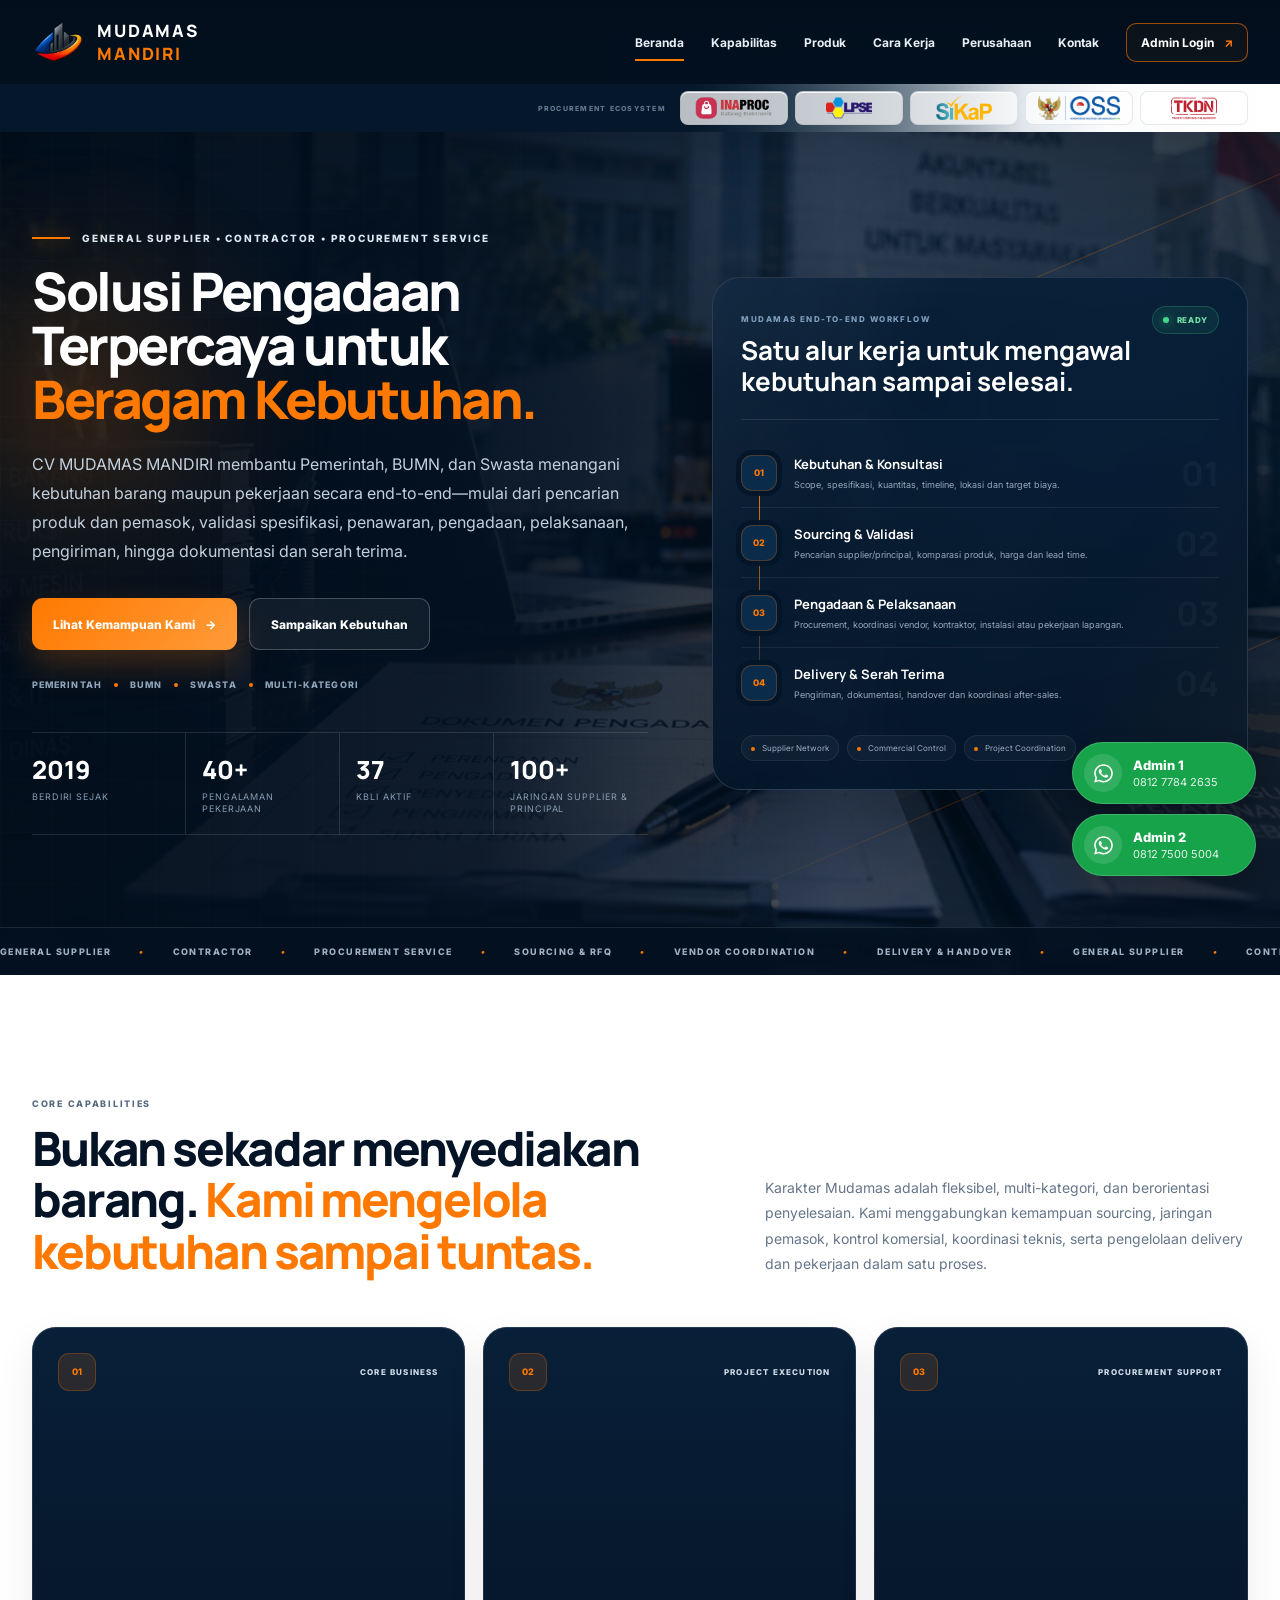
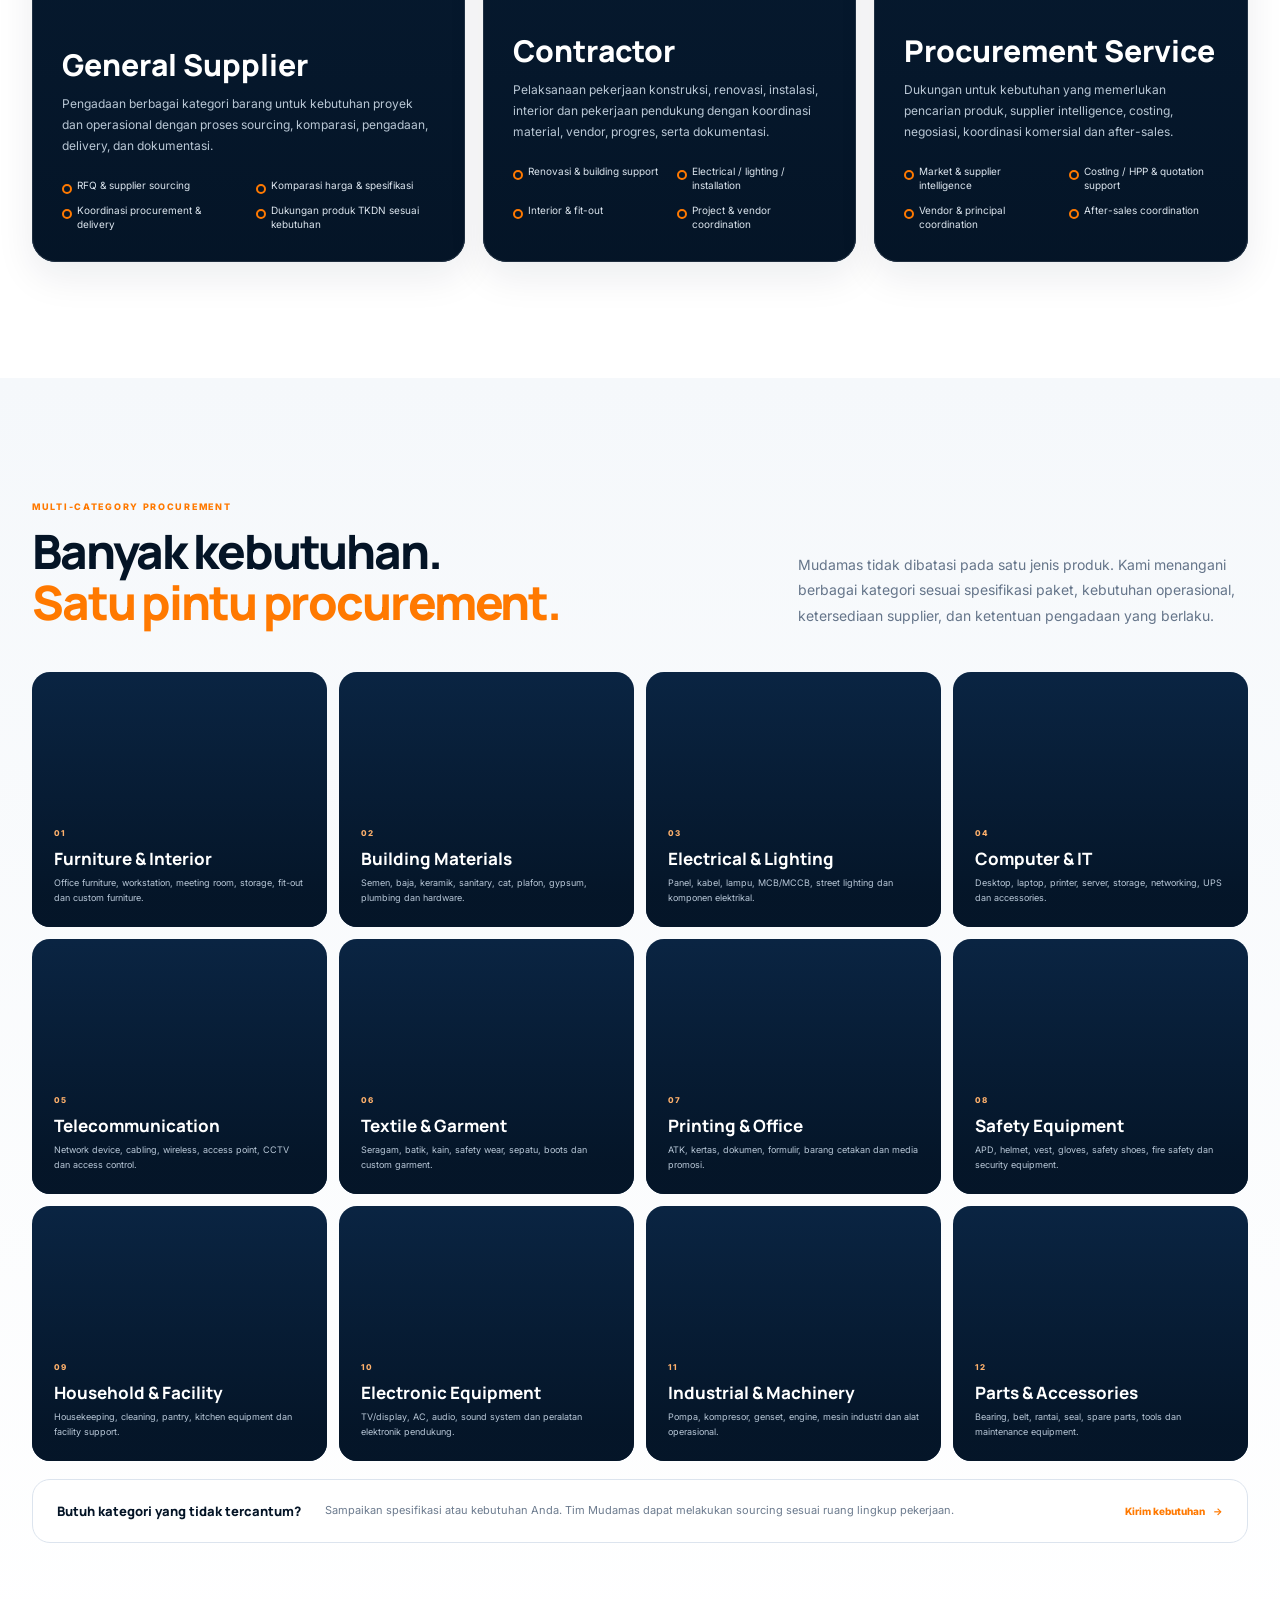
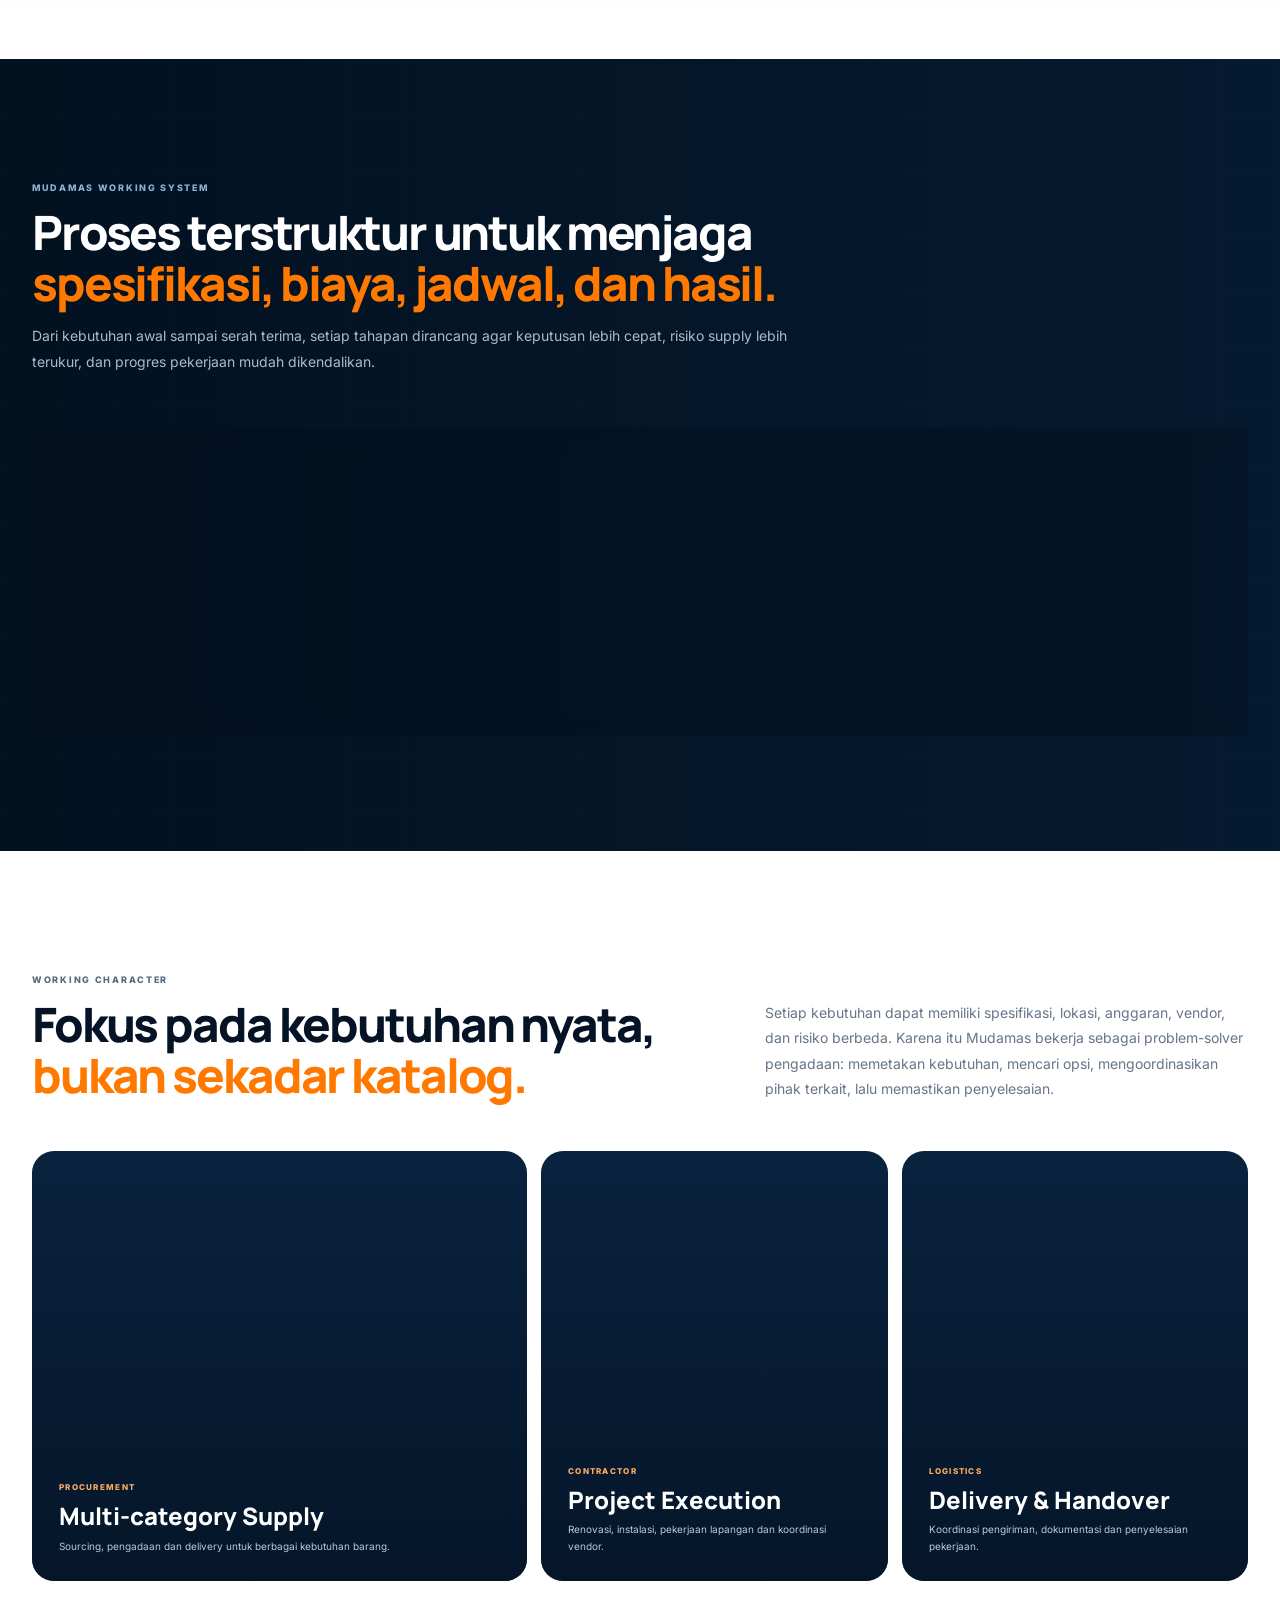
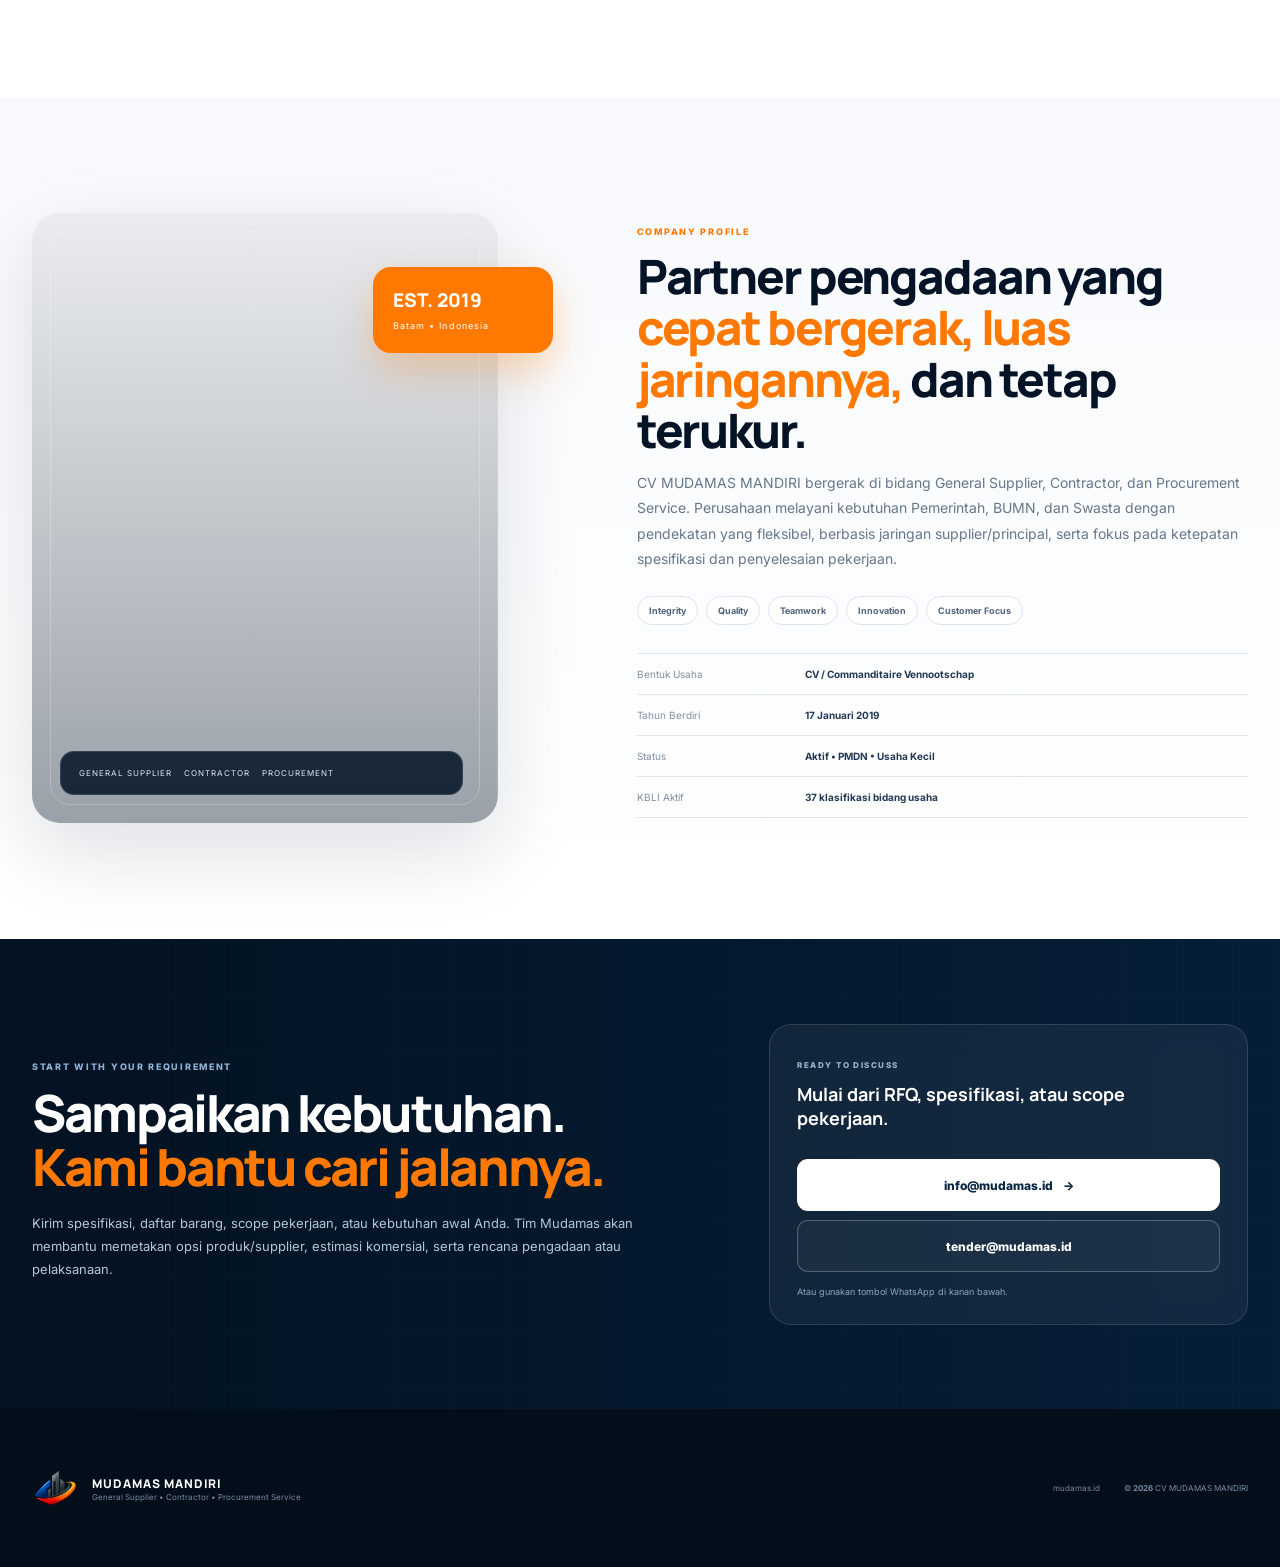
==== commit ec4715a7: "Add files via upload" ====
--- a/index.html
+++ b/index.html
@@ -8,12 +8,12 @@
   <meta name="description" content="CV MUDAMAS MANDIRI — General Supplier, Contractor, dan Procurement Service untuk kebutuhan Pemerintah, BUMN, dan Swasta." />
   <meta property="og:title" content="CV MUDAMAS MANDIRI | General Supplier • Contractor • Procurement Service" />
   <meta property="og:description" content="Solusi Pengadaan Terpercaya untuk Beragam Kebutuhan." />
-  <meta property="og:image" content="hero-bg.jpg?v=20260910-10" />
+  <meta property="og:image" content="hero-bg.jpg?v=20260910-11" />
   <title>CV MUDAMAS MANDIRI | General Supplier • Contractor • Procurement Service</title>
   <link rel="preconnect" href="https://fonts.googleapis.com">
   <link rel="preconnect" href="https://fonts.gstatic.com" crossorigin>
   <link href="https://fonts.googleapis.com/css2?family=Inter:wght@400;500;600;700;800&family=Manrope:wght@600;700;800&display=swap" rel="stylesheet">
-  <link rel="stylesheet" href="styles.css?v=20260910-10" />
+  <link rel="stylesheet" href="styles.css?v=20260910-11" />
 </head>
 <body>
   <a class="skip-link" href="#main">Lewati ke konten</a>
@@ -21,7 +21,7 @@
   <header class="topbar" id="topbar">
     <div class="nav-inner">
       <a href="#home" class="brand" aria-label="CV MUDAMAS MANDIRI">
-        <img src="logo.png?v=20260910-10" alt="Logo CV MUDAMAS MANDIRI" class="brand-logo" />
+        <img src="logo.png?v=20260910-11" alt="Logo CV MUDAMAS MANDIRI" class="brand-logo" />
         <div class="brand-name">
           <strong>MUDAMAS</strong>
           <span>MANDIRI</span>
@@ -48,23 +48,23 @@
         <span class="ecosystem-label">PROCUREMENT ECOSYSTEM</span>
         <div class="top-ecosystem-logos">
           <div class="top-logo" data-label="INAPROC V6">
-            <img src="logo-inaproc.png?v=20260910-10" alt="INAPROC V6" onerror="this.hidden=true;this.nextElementSibling.hidden=false">
+            <img src="logo-inaproc.png?v=20260910-11" alt="INAPROC V6" onerror="this.hidden=true;this.nextElementSibling.hidden=false">
             <span hidden>INAPROC V6</span>
           </div>
           <div class="top-logo" data-label="SPSE">
-            <img src="logo-spse.png?v=20260910-10" alt="SPSE" onerror="this.hidden=true;this.nextElementSibling.hidden=false">
+            <img src="logo-spse.png?v=20260910-11" alt="SPSE" onerror="this.hidden=true;this.nextElementSibling.hidden=false">
             <span hidden>SPSE</span>
           </div>
           <div class="top-logo" data-label="SiKaP">
-            <img src="logo-sikap.png?v=20260910-10" alt="SiKaP" onerror="this.hidden=true;this.nextElementSibling.hidden=false">
+            <img src="logo-sikap.png?v=20260910-11" alt="SiKaP" onerror="this.hidden=true;this.nextElementSibling.hidden=false">
             <span hidden>SiKaP</span>
           </div>
           <div class="top-logo" data-label="OSS">
-            <img src="logo-oss.png?v=20260910-10" alt="OSS" onerror="this.hidden=true;this.nextElementSibling.hidden=false">
+            <img src="logo-oss.png?v=20260910-11" alt="OSS" onerror="this.hidden=true;this.nextElementSibling.hidden=false">
             <span hidden>OSS</span>
           </div>
           <div class="top-logo" data-label="TKDN Support">
-            <img src="logo-tkdn.png?v=20260910-10" alt="TKDN Support" onerror="this.hidden=true;this.nextElementSibling.hidden=false">
+            <img src="logo-tkdn.png?v=20260910-11" alt="TKDN Support" onerror="this.hidden=true;this.nextElementSibling.hidden=false">
             <span hidden>TKDN SUPPORT</span>
           </div>
         </div>
@@ -86,8 +86,7 @@
         <div class="hero-copy reveal">
           <div class="hero-kicker"><span></span> GENERAL SUPPLIER • CONTRACTOR • PROCUREMENT SERVICE</div>
           <h1>
-            Solusi Pengadaan Terpercaya<br>
-            untuk <b>Beragam Kebutuhan.</b>
+            Solusi Pengadaan Terpercaya untuk <b>Beragam Kebutuhan.</b>
           </h1>
           <p>
             CV MUDAMAS MANDIRI membantu Pemerintah, BUMN, dan Swasta menangani kebutuhan barang maupun pekerjaan secara end-to-end—mulai dari pencarian produk dan pemasok, validasi spesifikasi, penawaran, pengadaan, pelaksanaan, pengiriman, hingga dokumentasi dan serah terima.
@@ -358,7 +357,7 @@
   <footer class="footer">
     <div class="footer-inner">
       <div class="footer-brand">
-        <img src="logo.png?v=20260910-10" alt="Logo Mudamas Mandiri" />
+        <img src="logo.png?v=20260910-11" alt="Logo Mudamas Mandiri" />
         <div><strong>MUDAMAS MANDIRI</strong><span>General Supplier • Contractor • Procurement Service</span></div>
       </div>
       <div class="footer-meta">
@@ -378,6 +377,6 @@
     </a>
   </div>
 
-  <script src="app.js?v=20260910-10"></script>
+  <script src="app.js?v=20260910-11"></script>
 </body>
 </html>
--- a/styles.css
+++ b/styles.css
@@ -12,7 +12,7 @@
 .topbar{position:fixed;inset:0 0 auto;z-index:100;height:142px;background:linear-gradient(180deg,rgba(2,14,27,.96),rgba(2,14,27,.68));backdrop-filter:blur(18px);border-bottom:1px solid rgba(255,255,255,.08);transition:height .28s ease,background .28s ease,box-shadow .28s ease}.topbar.scrolled{height:124px;background:rgba(3,17,32,.96);box-shadow:0 10px 34px rgba(0,0,0,.16)}.nav-inner{width:var(--shell);height:84px;margin:auto;display:flex;align-items:center;justify-content:space-between;gap:34px}.brand{display:flex;align-items:center;gap:13px;color:#fff;flex:0 0 auto}.brand-logo{width:52px;height:52px;object-fit:contain}.brand-name{display:grid;line-height:.93}.brand-name strong,.brand-name span{font:800 17px Manrope;letter-spacing:.11em}.brand-name span{color:var(--orange)}.nav{display:flex;align-items:center;gap:27px;color:#e8eef5;font-size:12px;font-weight:700}.nav>a:not(.nav-login){position:relative;padding:31px 0;white-space:nowrap}.nav>a:not(.nav-login):after{content:"";position:absolute;left:0;right:100%;bottom:20px;height:2px;background:var(--orange);transition:.25s}.nav>a:hover:after,.nav>a.active:after{right:0}.nav-login{border:1px solid rgba(255,121,0,.58);padding:11px 14px;border-radius:10px;color:#fff;background:rgba(255,121,0,.04)}.nav-login span{color:var(--orange);margin-left:7px}.menu-btn{display:none;background:none;border:0;padding:8px;cursor:pointer}.menu-btn span{display:block;width:25px;height:2px;background:#fff;margin:5px;transition:.25s}
 
 /* HERO */
-.hero{position:relative;min-height:970px;padding-top:84px;color:#fff;display:flex;align-items:center;overflow:hidden;background:var(--navy)}.hero-bg{position:absolute;inset:0;background-image:linear-gradient(90deg,rgba(2,14,27,.97) 0%,rgba(3,17,33,.94) 38%,rgba(3,20,38,.70) 65%,rgba(2,16,30,.83) 100%),url('hero-bg.jpg?v=20260910-10');background-size:cover;background-position:center;transform:scale(1.025);animation:heroFloat 20s ease-in-out infinite alternate}.hero-grid{position:absolute;inset:0;opacity:.32;background-image:linear-gradient(rgba(255,255,255,.038) 1px,transparent 1px),linear-gradient(90deg,rgba(255,255,255,.038) 1px,transparent 1px);background-size:52px 52px;mask-image:linear-gradient(90deg,#000,rgba(0,0,0,.15) 75%,transparent)}.hero-glow{position:absolute;border-radius:50%;filter:blur(2px);pointer-events:none}.glow-one{width:520px;height:520px;left:-180px;top:140px;background:radial-gradient(circle,rgba(255,121,0,.18),rgba(255,121,0,.04) 44%,transparent 70%)}.glow-two{width:700px;height:700px;right:-210px;top:90px;background:radial-gradient(circle,rgba(28,103,178,.24),rgba(28,103,178,.04) 45%,transparent 70%)}.hero-vector{position:absolute;inset:0;overflow:hidden;pointer-events:none}.hero-vector i{position:absolute;height:1px;background:linear-gradient(90deg,transparent,rgba(255,121,0,.6),transparent);transform:rotate(-23deg);opacity:.45}.v1{width:70vw;right:-22vw;top:25%;animation:vectorMove 12s linear infinite}.v2{width:54vw;right:-5vw;top:48%;animation:vectorMove 15s linear infinite reverse}.v3{width:66vw;right:-28vw;top:68%;animation:vectorMove 18s linear infinite}.v4{width:42vw;right:4vw;top:82%;animation:vectorMove 22s linear infinite reverse}.hero-content{position:relative;z-index:3;width:var(--shell);margin:0 auto;display:grid;grid-template-columns:minmax(0,1.07fr) minmax(520px,.93fr);gap:clamp(42px,5vw,92px);align-items:center;padding:100px 0 140px}.hero-copy{max-width:850px}.hero-kicker{display:flex;align-items:center;gap:12px;font-size:10px;letter-spacing:.18em;font-weight:800;color:#dce7f2}.hero-kicker span{width:38px;height:2px;background:var(--orange);box-shadow:0 0 18px rgba(255,121,0,.7)}.hero h1{font:800 clamp(50px,5.1vw,84px)/.99 Manrope;margin:23px 0 27px;letter-spacing:-.052em;max-width:950px}.hero h1 em{font-style:normal;color:#fff}.hero h1 b{font-weight:800;color:var(--orange)}.hero-copy>p{font-size:16px;line-height:1.82;color:#c3d0dd;max-width:760px;margin:0}.hero-actions{display:flex;gap:12px;margin-top:32px}.btn{min-height:52px;padding:0 21px;border-radius:11px;display:inline-flex;align-items:center;justify-content:center;font-size:12px;font-weight:800;transition:transform .22s,box-shadow .22s,background .22s}.btn:hover{transform:translateY(-2px)}.btn-orange{color:#fff;background:linear-gradient(135deg,var(--orange),var(--orange2));box-shadow:0 14px 34px rgba(255,121,0,.25)}.btn-orange span,.btn-white span{margin-left:10px}.btn-glass{color:#fff;border:1px solid rgba(255,255,255,.22);background:rgba(255,255,255,.055);backdrop-filter:blur(10px)}.trust-row{display:flex;align-items:center;gap:12px;margin-top:29px;font-size:9px;letter-spacing:.12em;text-transform:uppercase;color:#8ea4ba;font-weight:800}.trust-row i{width:4px;height:4px;border-radius:50%;background:var(--orange)}.hero-proof{display:grid;grid-template-columns:repeat(4,1fr);margin-top:42px;border-top:1px solid rgba(255,255,255,.12);border-bottom:1px solid rgba(255,255,255,.12)}.hero-proof div{padding:19px 16px;border-right:1px solid rgba(255,255,255,.12)}.hero-proof div:first-child{padding-left:0}.hero-proof div:last-child{border-right:0}.hero-proof strong{display:block;font:800 25px Manrope;color:#fff}.hero-proof span{display:block;margin-top:4px;font-size:9px;line-height:1.35;text-transform:uppercase;letter-spacing:.1em;color:#899db4}
+.hero{position:relative;min-height:970px;padding-top:84px;color:#fff;display:flex;align-items:center;overflow:hidden;background:var(--navy)}.hero-bg{position:absolute;inset:0;background-image:linear-gradient(90deg,rgba(2,14,27,.97) 0%,rgba(3,17,33,.94) 38%,rgba(3,20,38,.70) 65%,rgba(2,16,30,.83) 100%),url('hero-bg.jpg?v=20260910-11');background-size:cover;background-position:center;transform:scale(1.025);animation:heroFloat 20s ease-in-out infinite alternate}.hero-grid{position:absolute;inset:0;opacity:.32;background-image:linear-gradient(rgba(255,255,255,.038) 1px,transparent 1px),linear-gradient(90deg,rgba(255,255,255,.038) 1px,transparent 1px);background-size:52px 52px;mask-image:linear-gradient(90deg,#000,rgba(0,0,0,.15) 75%,transparent)}.hero-glow{position:absolute;border-radius:50%;filter:blur(2px);pointer-events:none}.glow-one{width:520px;height:520px;left:-180px;top:140px;background:radial-gradient(circle,rgba(255,121,0,.18),rgba(255,121,0,.04) 44%,transparent 70%)}.glow-two{width:700px;height:700px;right:-210px;top:90px;background:radial-gradient(circle,rgba(28,103,178,.24),rgba(28,103,178,.04) 45%,transparent 70%)}.hero-vector{position:absolute;inset:0;overflow:hidden;pointer-events:none}.hero-vector i{position:absolute;height:1px;background:linear-gradient(90deg,transparent,rgba(255,121,0,.6),transparent);transform:rotate(-23deg);opacity:.45}.v1{width:70vw;right:-22vw;top:25%;animation:vectorMove 12s linear infinite}.v2{width:54vw;right:-5vw;top:48%;animation:vectorMove 15s linear infinite reverse}.v3{width:66vw;right:-28vw;top:68%;animation:vectorMove 18s linear infinite}.v4{width:42vw;right:4vw;top:82%;animation:vectorMove 22s linear infinite reverse}.hero-content{position:relative;z-index:3;width:var(--shell);margin:0 auto;display:grid;grid-template-columns:minmax(0,1.07fr) minmax(520px,.93fr);gap:clamp(42px,5vw,92px);align-items:center;padding:100px 0 140px}.hero-copy{max-width:850px}.hero-kicker{display:flex;align-items:center;gap:12px;font-size:10px;letter-spacing:.18em;font-weight:800;color:#dce7f2}.hero-kicker span{width:38px;height:2px;background:var(--orange);box-shadow:0 0 18px rgba(255,121,0,.7)}.hero h1{font:800 clamp(44px,4.15vw,68px)/1.02 Manrope;margin:20px 0 23px;letter-spacing:-.046em;max-width:900px}.hero h1 em{font-style:normal;color:#fff}.hero h1 b{font-weight:800;color:var(--orange)}.hero-copy>p{font-size:16px;line-height:1.82;color:#c3d0dd;max-width:760px;margin:0}.hero-actions{display:flex;gap:12px;margin-top:32px}.btn{min-height:52px;padding:0 21px;border-radius:11px;display:inline-flex;align-items:center;justify-content:center;font-size:12px;font-weight:800;transition:transform .22s,box-shadow .22s,background .22s}.btn:hover{transform:translateY(-2px)}.btn-orange{color:#fff;background:linear-gradient(135deg,var(--orange),var(--orange2));box-shadow:0 14px 34px rgba(255,121,0,.25)}.btn-orange span,.btn-white span{margin-left:10px}.btn-glass{color:#fff;border:1px solid rgba(255,255,255,.22);background:rgba(255,255,255,.055);backdrop-filter:blur(10px)}.trust-row{display:flex;align-items:center;gap:12px;margin-top:29px;font-size:9px;letter-spacing:.12em;text-transform:uppercase;color:#8ea4ba;font-weight:800}.trust-row i{width:4px;height:4px;border-radius:50%;background:var(--orange)}.hero-proof{display:grid;grid-template-columns:repeat(4,1fr);margin-top:42px;border-top:1px solid rgba(255,255,255,.12);border-bottom:1px solid rgba(255,255,255,.12)}.hero-proof div{padding:19px 16px;border-right:1px solid rgba(255,255,255,.12)}.hero-proof div:first-child{padding-left:0}.hero-proof div:last-child{border-right:0}.hero-proof strong{display:block;font:800 25px Manrope;color:#fff}.hero-proof span{display:block;margin-top:4px;font-size:9px;line-height:1.35;text-transform:uppercase;letter-spacing:.1em;color:#899db4}
 
 .workflow-card{position:relative;background:linear-gradient(180deg,rgba(6,30,55,.88),rgba(4,22,42,.94));border:1px solid rgba(255,255,255,.14);border-radius:28px;padding:28px;box-shadow:0 34px 90px rgba(0,0,0,.28);backdrop-filter:blur(18px);overflow:hidden}.workflow-card:before{content:"";position:absolute;inset:0;background:linear-gradient(120deg,rgba(255,255,255,.05),transparent 30%,transparent 70%,rgba(255,121,0,.04));pointer-events:none}.workflow-head{position:relative;display:flex;justify-content:space-between;gap:20px;align-items:flex-start;padding-bottom:22px;border-bottom:1px solid rgba(255,255,255,.1)}.micro{font-size:8px;letter-spacing:.18em;color:#7d9dbd;font-weight:800}.workflow-head h2{font:700 26px/1.2 Manrope;margin:9px 0 0;color:#fff;max-width:460px}.status-pill{font-size:8px;font-weight:800;letter-spacing:.08em;padding:8px 10px;border-radius:999px;color:#76e5aa;background:rgba(52,196,126,.1);border:1px solid rgba(84,220,151,.2);white-space:nowrap}.status-pill i{display:inline-block;width:6px;height:6px;border-radius:50%;background:var(--green);margin-right:5px;box-shadow:0 0 10px rgba(66,217,138,.7)}.workflow-steps{position:relative;margin-top:18px}.workflow-steps:before{content:"";position:absolute;left:18px;top:35px;bottom:35px;width:1px;background:linear-gradient(var(--orange),rgba(255,255,255,.1))}.workflow-steps article{position:relative;display:grid;grid-template-columns:38px 1fr auto;gap:15px;align-items:center;padding:15px 0;border-bottom:1px solid rgba(255,255,255,.07)}.workflow-steps article:last-child{border-bottom:0}.step-no{position:relative;z-index:2;display:grid;place-items:center;width:36px;height:36px;border-radius:11px;background:#0b2b4b;color:var(--orange);border:1px solid rgba(255,121,0,.25);font-size:9px;font-weight:800;box-shadow:0 0 0 5px rgba(4,22,42,.95)}.workflow-steps strong{font:700 13px Manrope;color:#fff}.workflow-steps p{font-size:9px;line-height:1.55;color:#96a9bd;margin:5px 0 0}.workflow-steps article>b{font:800 34px/1 Manrope;color:rgba(255,255,255,.035)}.workflow-foot{position:relative;display:flex;flex-wrap:wrap;gap:8px;margin-top:18px}.workflow-foot span{font-size:8px;color:#9fb1c4;padding:7px 9px;border-radius:999px;border:1px solid rgba(255,255,255,.07);background:rgba(255,255,255,.035)}.workflow-foot i{display:inline-block;width:4px;height:4px;border-radius:50%;background:var(--orange);margin-right:5px}.hero-bottom{position:absolute;z-index:4;left:0;right:0;bottom:0;border-top:1px solid rgba(255,255,255,.1);background:rgba(3,17,32,.78);backdrop-filter:blur(12px);overflow:hidden}.ticker-track{width:max-content;display:flex;gap:28px;align-items:center;padding:18px 0;color:#9fb0c2;font-size:9px;font-weight:800;letter-spacing:.16em;animation:ticker 42s linear infinite}.ticker-track span,.ticker-track i{white-space:nowrap}.ticker-track i{color:var(--orange)}
 
@@ -22,22 +22,22 @@
 /* HOME TRUST STRIP */
 
 /* CAPABILITIES */
-.capabilities{background:#fff}.capability-layout{display:grid;grid-template-columns:1.1fr .95fr .95fr;gap:18px}.cap-feature{position:relative;min-height:535px;border-radius:24px;overflow:hidden;color:#fff;background:#0a2440;box-shadow:0 15px 38px rgba(4,25,48,.08);isolation:isolate;transition:transform .28s ease,box-shadow .28s ease}.cap-feature:hover{transform:translateY(-6px);box-shadow:var(--shadow)}.cap-feature:before{content:"";position:absolute;inset:0;background-size:cover;background-position:center;z-index:-3;transition:transform .65s ease}.cap-feature:hover:before{transform:scale(1.045)}.cap-supplier:before{background-image:url('capability-supplier.jpg?v=20260910-10')}.cap-contractor:before{background-image:url('capability-contractor.jpg?v=20260910-10')}.cap-procurement:before{background-image:url('capability-procurement.jpg?v=20260910-10')}.cap-overlay{position:absolute;inset:0;background:linear-gradient(180deg,rgba(4,20,38,.28),rgba(4,20,38,.70) 44%,rgba(4,20,38,.97) 100%);z-index:-2}.cap-feature:after{content:"";position:absolute;inset:0;border:1px solid rgba(255,255,255,.11);border-radius:inherit;pointer-events:none}.cap-top{display:flex;justify-content:space-between;align-items:center;padding:26px}.cap-no{display:grid;place-items:center;width:38px;height:38px;border-radius:11px;background:rgba(255,121,0,.14);border:1px solid rgba(255,121,0,.25);color:var(--orange);font-size:9px;font-weight:800}.cap-tag{font-size:8px;letter-spacing:.15em;font-weight:800;color:#d2deea}.cap-body{position:absolute;left:0;right:0;bottom:0;padding:30px}.cap-body h3{font:800 30px/1.1 Manrope;margin:0 0 12px;color:#fff}.cap-body p{font-size:12px;line-height:1.75;color:#b9c7d5;max-width:520px}.cap-body ul{list-style:none;margin:22px 0 0;padding:0;display:grid;grid-template-columns:1fr 1fr;gap:10px 16px}.cap-body li{position:relative;padding-left:15px;font-size:10px;line-height:1.45;color:#dce5ee}.cap-body li:before{content:"";position:absolute;left:0;top:6px;width:6px;height:6px;border:2px solid var(--orange);border-radius:50%}
+.capabilities{background:#fff}.capability-layout{display:grid;grid-template-columns:1.1fr .95fr .95fr;gap:18px}.cap-feature{position:relative;min-height:535px;border-radius:24px;overflow:hidden;color:#fff;background:#0a2440;box-shadow:0 15px 38px rgba(4,25,48,.08);isolation:isolate;transition:transform .28s ease,box-shadow .28s ease}.cap-feature:hover{transform:translateY(-6px);box-shadow:var(--shadow)}.cap-feature:before{content:"";position:absolute;inset:0;background-size:cover;background-position:center;z-index:-3;transition:transform .65s ease}.cap-feature:hover:before{transform:scale(1.045)}.cap-supplier:before{background-image:url('capability-supplier.jpg?v=20260910-11')}.cap-contractor:before{background-image:url('capability-contractor.jpg?v=20260910-11')}.cap-procurement:before{background-image:url('capability-procurement.jpg?v=20260910-11')}.cap-overlay{position:absolute;inset:0;background:linear-gradient(180deg,rgba(4,20,38,.28),rgba(4,20,38,.70) 44%,rgba(4,20,38,.97) 100%);z-index:-2}.cap-feature:after{content:"";position:absolute;inset:0;border:1px solid rgba(255,255,255,.11);border-radius:inherit;pointer-events:none}.cap-top{display:flex;justify-content:space-between;align-items:center;padding:26px}.cap-no{display:grid;place-items:center;width:38px;height:38px;border-radius:11px;background:rgba(255,121,0,.14);border:1px solid rgba(255,121,0,.25);color:var(--orange);font-size:9px;font-weight:800}.cap-tag{font-size:8px;letter-spacing:.15em;font-weight:800;color:#d2deea}.cap-body{position:absolute;left:0;right:0;bottom:0;padding:30px}.cap-body h3{font:800 30px/1.1 Manrope;margin:0 0 12px;color:#fff}.cap-body p{font-size:12px;line-height:1.75;color:#b9c7d5;max-width:520px}.cap-body ul{list-style:none;margin:22px 0 0;padding:0;display:grid;grid-template-columns:1fr 1fr;gap:10px 16px}.cap-body li{position:relative;padding-left:15px;font-size:10px;line-height:1.45;color:#dce5ee}.cap-body li:before{content:"";position:absolute;left:0;top:6px;width:6px;height:6px;border:2px solid var(--orange);border-radius:50%}
 
 /* CATEGORIES */
-.categories{background:linear-gradient(180deg,#f5f8fb 0%,#fff 100%)}.category-intro{display:grid;grid-template-columns:1.2fr .8fr;gap:90px;align-items:end;margin-bottom:44px}.category-grid{display:grid;grid-template-columns:repeat(4,1fr);gap:12px}.cat{position:relative;min-height:255px;border-radius:18px;overflow:hidden;background:#0b2747;isolation:isolate;transition:transform .28s ease,box-shadow .28s ease}.cat:hover{transform:translateY(-5px);box-shadow:0 20px 44px rgba(4,24,46,.16)}.cat:before{content:"";position:absolute;inset:0;background-size:cover;background-position:center;z-index:-3;transition:transform .55s ease}.cat:hover:before{transform:scale(1.055)}.cat-01:before{background-image:url('category-furniture.jpg?v=20260910-10')}.cat-02:before{background-image:url('category-building.jpg?v=20260910-10')}.cat-03:before{background-image:url('category-electrical.jpg?v=20260910-10')}.cat-04:before{background-image:url('category-it.jpg?v=20260910-10')}.cat-05:before{background-image:url('category-telecom.jpg?v=20260910-10')}.cat-06:before{background-image:url('category-garment.jpg?v=20260910-10')}.cat-07:before{background-image:url('category-printing.jpg?v=20260910-10')}.cat-08:before{background-image:url('category-safety.jpg?v=20260910-10')}.cat-09:before{background-image:url('category-household.jpg?v=20260910-10')}.cat-10:before{background-image:url('category-electronic.jpg?v=20260910-10')}.cat-11:before{background-image:url('category-industrial.jpg?v=20260910-10')}.cat-12:before{background-image:url('category-parts.jpg?v=20260910-10')}.cat-shade{position:absolute;inset:0;background:linear-gradient(180deg,rgba(4,20,38,.14),rgba(4,20,38,.93) 88%);z-index:-2}.cat:after{content:"";position:absolute;left:0;right:100%;bottom:0;height:3px;background:var(--orange);transition:.35s}.cat:hover:after{right:0}.cat-copy{position:absolute;left:0;right:0;bottom:0;padding:22px}.cat-copy>span{font-size:8px;letter-spacing:.13em;color:#ffb16c;font-weight:800}.cat h3{font:750 17px/1.25 Manrope;margin:8px 0 7px;color:#fff}.cat p{font-size:9px;line-height:1.6;color:#b9c8d8;margin:0}.category-note{margin-top:18px;border:1px solid var(--line);border-radius:18px;padding:22px 24px;display:grid;grid-template-columns:auto 1fr auto;gap:24px;align-items:center;background:#fff}.category-note>span{font:800 13px Manrope;color:var(--navy)}.category-note p{font-size:11px;line-height:1.6;color:#6c7b8e;margin:0}.category-note a{font-size:10px;font-weight:800;color:var(--orange);white-space:nowrap}.category-note b{margin-left:6px}
+.categories{background:linear-gradient(180deg,#f5f8fb 0%,#fff 100%)}.category-intro{display:grid;grid-template-columns:1.2fr .8fr;gap:90px;align-items:end;margin-bottom:44px}.category-grid{display:grid;grid-template-columns:repeat(4,1fr);gap:12px}.cat{position:relative;min-height:255px;border-radius:18px;overflow:hidden;background:#0b2747;isolation:isolate;transition:transform .28s ease,box-shadow .28s ease}.cat:hover{transform:translateY(-5px);box-shadow:0 20px 44px rgba(4,24,46,.16)}.cat:before{content:"";position:absolute;inset:0;background-size:cover;background-position:center;z-index:-3;transition:transform .55s ease}.cat:hover:before{transform:scale(1.055)}.cat-01:before{background-image:url('category-furniture.jpg?v=20260910-11')}.cat-02:before{background-image:url('category-building.jpg?v=20260910-11')}.cat-03:before{background-image:url('category-electrical.jpg?v=20260910-11')}.cat-04:before{background-image:url('category-it.jpg?v=20260910-11')}.cat-05:before{background-image:url('category-telecom.jpg?v=20260910-11')}.cat-06:before{background-image:url('category-garment.jpg?v=20260910-11')}.cat-07:before{background-image:url('category-printing.jpg?v=20260910-11')}.cat-08:before{background-image:url('category-safety.jpg?v=20260910-11')}.cat-09:before{background-image:url('category-household.jpg?v=20260910-11')}.cat-10:before{background-image:url('category-electronic.jpg?v=20260910-11')}.cat-11:before{background-image:url('category-industrial.jpg?v=20260910-11')}.cat-12:before{background-image:url('category-parts.jpg?v=20260910-11')}.cat-shade{position:absolute;inset:0;background:linear-gradient(180deg,rgba(4,20,38,.14),rgba(4,20,38,.93) 88%);z-index:-2}.cat:after{content:"";position:absolute;left:0;right:100%;bottom:0;height:3px;background:var(--orange);transition:.35s}.cat:hover:after{right:0}.cat-copy{position:absolute;left:0;right:0;bottom:0;padding:22px}.cat-copy>span{font-size:8px;letter-spacing:.13em;color:#ffb16c;font-weight:800}.cat h3{font:750 17px/1.25 Manrope;margin:8px 0 7px;color:#fff}.cat p{font-size:9px;line-height:1.6;color:#b9c8d8;margin:0}.category-note{margin-top:18px;border:1px solid var(--line);border-radius:18px;padding:22px 24px;display:grid;grid-template-columns:auto 1fr auto;gap:24px;align-items:center;background:#fff}.category-note>span{font:800 13px Manrope;color:var(--navy)}.category-note p{font-size:11px;line-height:1.6;color:#6c7b8e;margin:0}.category-note a{font-size:10px;font-weight:800;color:var(--orange);white-space:nowrap}.category-note b{margin-left:6px}
 
 /* PROCESS */
-.process{position:relative;background:var(--navy);color:#fff;overflow:hidden}.process-bg{position:absolute;inset:0;background-image:linear-gradient(90deg,rgba(3,17,32,.97),rgba(5,28,51,.76)),url('process-bg.jpg?v=20260910-10');background-size:cover;background-position:center}.process-grid{position:absolute;inset:0;opacity:.22;background-image:linear-gradient(rgba(255,255,255,.04) 1px,transparent 1px),linear-gradient(90deg,rgba(255,255,255,.04) 1px,transparent 1px);background-size:58px 58px}.process-shell{position:relative;z-index:2}.process-head{max-width:900px}.process h2{color:#fff}.process h2 span{color:var(--orange)}.process-head p{max-width:760px;color:#a9bbcd;font-size:14px;line-height:1.82}.process-rail{display:grid;grid-template-columns:repeat(5,1fr);margin-top:54px;border:1px solid rgba(255,255,255,.11);border-radius:22px;overflow:hidden;background:rgba(3,17,32,.45);backdrop-filter:blur(10px)}.process-rail article{position:relative;min-height:305px;padding:28px 24px;border-right:1px solid rgba(255,255,255,.09);transition:background .25s}.process-rail article:last-child{border-right:0}.process-rail article:hover{background:rgba(255,121,0,.065)}.process-number{font:800 43px/1 Manrope;color:rgba(255,255,255,.055)}.process-rail article>span{display:block;margin-top:36px;font-size:8px;letter-spacing:.16em;color:var(--orange);font-weight:800}.process-rail strong{display:block;font:700 15px/1.3 Manrope;margin:8px 0 10px;color:#fff}.process-rail p{font-size:10px;line-height:1.65;color:#91a6bb;margin:0}.process-rail article:after{content:"";position:absolute;left:24px;right:24px;top:107px;height:1px;background:linear-gradient(90deg,var(--orange),rgba(255,255,255,.08))}
+.process{position:relative;background:var(--navy);color:#fff;overflow:hidden}.process-bg{position:absolute;inset:0;background-image:linear-gradient(90deg,rgba(3,17,32,.97),rgba(5,28,51,.76)),url('process-bg.jpg?v=20260910-11');background-size:cover;background-position:center}.process-grid{position:absolute;inset:0;opacity:.22;background-image:linear-gradient(rgba(255,255,255,.04) 1px,transparent 1px),linear-gradient(90deg,rgba(255,255,255,.04) 1px,transparent 1px);background-size:58px 58px}.process-shell{position:relative;z-index:2}.process-head{max-width:900px}.process h2{color:#fff}.process h2 span{color:var(--orange)}.process-head p{max-width:760px;color:#a9bbcd;font-size:14px;line-height:1.82}.process-rail{display:grid;grid-template-columns:repeat(5,1fr);margin-top:54px;border:1px solid rgba(255,255,255,.11);border-radius:22px;overflow:hidden;background:rgba(3,17,32,.45);backdrop-filter:blur(10px)}.process-rail article{position:relative;min-height:305px;padding:28px 24px;border-right:1px solid rgba(255,255,255,.09);transition:background .25s}.process-rail article:last-child{border-right:0}.process-rail article:hover{background:rgba(255,121,0,.065)}.process-number{font:800 43px/1 Manrope;color:rgba(255,255,255,.055)}.process-rail article>span{display:block;margin-top:36px;font-size:8px;letter-spacing:.16em;color:var(--orange);font-weight:800}.process-rail strong{display:block;font:700 15px/1.3 Manrope;margin:8px 0 10px;color:#fff}.process-rail p{font-size:10px;line-height:1.65;color:#91a6bb;margin:0}.process-rail article:after{content:"";position:absolute;left:24px;right:24px;top:107px;height:1px;background:linear-gradient(90deg,var(--orange),rgba(255,255,255,.08))}
 
 /* PROJECT CHARACTER */
-.projects{background:#fff}.project-showcase{display:grid;grid-template-columns:1.25fr .875fr .875fr;gap:14px}.project-card{position:relative;min-height:430px;border-radius:22px;overflow:hidden;background:#0a2440;isolation:isolate;transition:transform .28s ease,box-shadow .28s ease}.project-card:hover{transform:translateY(-5px);box-shadow:var(--shadow)}.project-card:before{content:"";position:absolute;inset:0;background-size:cover;background-position:center;z-index:-3;transition:transform .6s ease}.project-card:hover:before{transform:scale(1.05)}.project-01:before{background-image:url('project-01.jpg?v=20260910-10')}.project-02:before{background-image:url('project-02.jpg?v=20260910-10')}.project-03:before{background-image:url('project-03.jpg?v=20260910-10')}.project-shade{position:absolute;inset:0;background:linear-gradient(180deg,rgba(4,20,38,.08),rgba(4,20,38,.90));z-index:-2}.project-copy{position:absolute;left:0;right:0;bottom:0;padding:27px}.project-copy span{font-size:8px;letter-spacing:.16em;color:#ffad62;font-weight:800}.project-copy h3{font:800 24px/1.15 Manrope;color:#fff;margin:8px 0}.project-copy p{font-size:10px;line-height:1.65;color:#bdcbd8;margin:0;max-width:380px}
+.projects{background:#fff}.project-showcase{display:grid;grid-template-columns:1.25fr .875fr .875fr;gap:14px}.project-card{position:relative;min-height:430px;border-radius:22px;overflow:hidden;background:#0a2440;isolation:isolate;transition:transform .28s ease,box-shadow .28s ease}.project-card:hover{transform:translateY(-5px);box-shadow:var(--shadow)}.project-card:before{content:"";position:absolute;inset:0;background-size:cover;background-position:center;z-index:-3;transition:transform .6s ease}.project-card:hover:before{transform:scale(1.05)}.project-01:before{background-image:url('project-01.jpg?v=20260910-11')}.project-02:before{background-image:url('project-02.jpg?v=20260910-11')}.project-03:before{background-image:url('project-03.jpg?v=20260910-11')}.project-shade{position:absolute;inset:0;background:linear-gradient(180deg,rgba(4,20,38,.08),rgba(4,20,38,.90));z-index:-2}.project-copy{position:absolute;left:0;right:0;bottom:0;padding:27px}.project-copy span{font-size:8px;letter-spacing:.16em;color:#ffad62;font-weight:800}.project-copy h3{font:800 24px/1.15 Manrope;color:#fff;margin:8px 0}.project-copy p{font-size:10px;line-height:1.65;color:#bdcbd8;margin:0;max-width:380px}
 
 /* COMPANY */
-.company{background:linear-gradient(180deg,#f7f9fc,#fff)}.company-grid{display:grid;grid-template-columns:.92fr 1.08fr;gap:84px;align-items:center}.company-visual{position:relative;min-height:610px}.company-image{position:absolute;inset:0 55px 0 0;border-radius:28px;background-image:linear-gradient(180deg,rgba(4,20,38,.06),rgba(4,20,38,.40)),url('company-bg.jpg?v=20260910-10');background-size:cover;background-position:center;box-shadow:var(--shadow)}.company-image:after{content:"";position:absolute;inset:18px;border:1px solid rgba(255,255,255,.24);border-radius:20px}.company-badge{position:absolute;right:0;top:54px;width:180px;padding:20px;border-radius:18px;background:var(--orange);color:#fff;box-shadow:0 18px 40px rgba(255,121,0,.28)}.company-badge strong{display:block;font:800 19px Manrope}.company-badge span{font-size:9px;letter-spacing:.12em}.company-mini{position:absolute;left:28px;right:90px;bottom:28px;padding:16px 18px;display:flex;gap:12px;flex-wrap:wrap;border-radius:14px;background:rgba(4,20,38,.86);backdrop-filter:blur(12px);border:1px solid rgba(255,255,255,.12)}.company-mini span{font-size:8px;letter-spacing:.12em;color:#dce6ef}.company-copy h2 span{color:var(--orange)}.company-copy>p{font-size:14px;line-height:1.82;color:#66778b}.company-values{display:flex;flex-wrap:wrap;gap:8px;margin-top:24px}.company-values span{padding:8px 11px;border-radius:999px;border:1px solid var(--line);font-size:9px;font-weight:700;color:#52647b;background:#fff}.company-facts{margin-top:28px;border-top:1px solid var(--line)}.company-facts>div{display:grid;grid-template-columns:150px 1fr;gap:18px;padding:14px 0;border-bottom:1px solid var(--line)}.company-facts span{font-size:10px;color:#8090a2}.company-facts strong{font-size:10px;color:#243a52}.procurement-ecosystem{margin-top:24px;padding-top:19px;border-top:1px solid var(--line)}.ecosystem-head{display:flex;justify-content:space-between;align-items:flex-end;gap:18px;margin-bottom:12px}.ecosystem-head>span{font-size:8px;letter-spacing:.15em;font-weight:800;color:#526983}.ecosystem-head small{font-size:8px;line-height:1.4;color:#97a5b4;text-align:right}.verification-logos{display:grid;grid-template-columns:repeat(5,minmax(0,1fr));gap:8px}.verification-logo{min-height:72px;padding:10px 9px;border:1px solid #e2e9f0;border-radius:12px;background:#fff;display:flex;align-items:center;justify-content:center;overflow:hidden;transition:transform .2s ease,border-color .2s ease,box-shadow .2s ease}.verification-logo:hover{transform:translateY(-2px);border-color:rgba(255,121,0,.35);box-shadow:0 9px 24px rgba(5,27,50,.08)}.verification-logo img{display:block;width:100%;height:44px;object-fit:contain;object-position:center;filter:saturate(.95)}.verification-logo>span{font-size:8px;line-height:1.25;font-weight:800;letter-spacing:.05em;color:#36506d;text-align:center}.verification-logo>span[hidden]{display:none}
+.company{background:linear-gradient(180deg,#f7f9fc,#fff)}.company-grid{display:grid;grid-template-columns:.92fr 1.08fr;gap:84px;align-items:center}.company-visual{position:relative;min-height:610px}.company-image{position:absolute;inset:0 55px 0 0;border-radius:28px;background-image:linear-gradient(180deg,rgba(4,20,38,.06),rgba(4,20,38,.40)),url('company-bg.jpg?v=20260910-11');background-size:cover;background-position:center;box-shadow:var(--shadow)}.company-image:after{content:"";position:absolute;inset:18px;border:1px solid rgba(255,255,255,.24);border-radius:20px}.company-badge{position:absolute;right:0;top:54px;width:180px;padding:20px;border-radius:18px;background:var(--orange);color:#fff;box-shadow:0 18px 40px rgba(255,121,0,.28)}.company-badge strong{display:block;font:800 19px Manrope}.company-badge span{font-size:9px;letter-spacing:.12em}.company-mini{position:absolute;left:28px;right:90px;bottom:28px;padding:16px 18px;display:flex;gap:12px;flex-wrap:wrap;border-radius:14px;background:rgba(4,20,38,.86);backdrop-filter:blur(12px);border:1px solid rgba(255,255,255,.12)}.company-mini span{font-size:8px;letter-spacing:.12em;color:#dce6ef}.company-copy h2 span{color:var(--orange)}.company-copy>p{font-size:14px;line-height:1.82;color:#66778b}.company-values{display:flex;flex-wrap:wrap;gap:8px;margin-top:24px}.company-values span{padding:8px 11px;border-radius:999px;border:1px solid var(--line);font-size:9px;font-weight:700;color:#52647b;background:#fff}.company-facts{margin-top:28px;border-top:1px solid var(--line)}.company-facts>div{display:grid;grid-template-columns:150px 1fr;gap:18px;padding:14px 0;border-bottom:1px solid var(--line)}.company-facts span{font-size:10px;color:#8090a2}.company-facts strong{font-size:10px;color:#243a52}.procurement-ecosystem{margin-top:24px;padding-top:19px;border-top:1px solid var(--line)}.ecosystem-head{display:flex;justify-content:space-between;align-items:flex-end;gap:18px;margin-bottom:12px}.ecosystem-head>span{font-size:8px;letter-spacing:.15em;font-weight:800;color:#526983}.ecosystem-head small{font-size:8px;line-height:1.4;color:#97a5b4;text-align:right}.verification-logos{display:grid;grid-template-columns:repeat(5,minmax(0,1fr));gap:8px}.verification-logo{min-height:72px;padding:10px 9px;border:1px solid #e2e9f0;border-radius:12px;background:#fff;display:flex;align-items:center;justify-content:center;overflow:hidden;transition:transform .2s ease,border-color .2s ease,box-shadow .2s ease}.verification-logo:hover{transform:translateY(-2px);border-color:rgba(255,121,0,.35);box-shadow:0 9px 24px rgba(5,27,50,.08)}.verification-logo img{display:block;width:100%;height:44px;object-fit:contain;object-position:center;filter:saturate(.95)}.verification-logo>span{font-size:8px;line-height:1.25;font-weight:800;letter-spacing:.05em;color:#36506d;text-align:center}.verification-logo>span[hidden]{display:none}
 
 /* CTA */
-.cta{position:relative;color:#fff;background:#082744;overflow:hidden}.cta-bg{position:absolute;inset:0;background-image:linear-gradient(90deg,rgba(3,17,32,.96),rgba(5,28,52,.76)),url('cta-bg.jpg?v=20260910-10');background-size:cover;background-position:center}.cta-grid{position:absolute;inset:0;background-image:linear-gradient(rgba(255,255,255,.03) 1px,transparent 1px),linear-gradient(90deg,rgba(255,255,255,.03) 1px,transparent 1px);background-size:56px 56px;opacity:.3}.cta-inner{position:relative;z-index:2;width:var(--shell);margin:auto;min-height:470px;padding:78px 0;display:grid;grid-template-columns:1.15fr .85fr;gap:90px;align-items:center}.cta h2{font:800 clamp(38px,4vw,58px)/1.05 Manrope;margin:12px 0 18px;color:#fff;letter-spacing:-.046em}.cta h2 span{color:var(--orange)}.cta p{max-width:700px;color:#b7c6d5;font-size:13px;line-height:1.8}.cta-card{border:1px solid rgba(255,255,255,.13);border-radius:22px;padding:27px;background:rgba(255,255,255,.055);backdrop-filter:blur(14px)}.cta-label{font-size:8px;letter-spacing:.18em;color:#9ab5d0;font-weight:800}.cta-card>strong{display:block;font:700 18px/1.35 Manrope;margin:10px 0 20px}.cta-card .btn{width:100%;margin-top:9px}.btn-white{background:#fff;color:#092643}.btn-outline-white{border:1px solid rgba(255,255,255,.24);color:#fff;background:rgba(255,255,255,.04)}.cta-card small{display:block;margin-top:14px;font-size:9px;color:#8fa6bd}
+.cta{position:relative;color:#fff;background:#082744;overflow:hidden}.cta-bg{position:absolute;inset:0;background-image:linear-gradient(90deg,rgba(3,17,32,.96),rgba(5,28,52,.76)),url('cta-bg.jpg?v=20260910-11');background-size:cover;background-position:center}.cta-grid{position:absolute;inset:0;background-image:linear-gradient(rgba(255,255,255,.03) 1px,transparent 1px),linear-gradient(90deg,rgba(255,255,255,.03) 1px,transparent 1px);background-size:56px 56px;opacity:.3}.cta-inner{position:relative;z-index:2;width:var(--shell);margin:auto;min-height:470px;padding:78px 0;display:grid;grid-template-columns:1.15fr .85fr;gap:90px;align-items:center}.cta h2{font:800 clamp(38px,4vw,58px)/1.05 Manrope;margin:12px 0 18px;color:#fff;letter-spacing:-.046em}.cta h2 span{color:var(--orange)}.cta p{max-width:700px;color:#b7c6d5;font-size:13px;line-height:1.8}.cta-card{border:1px solid rgba(255,255,255,.13);border-radius:22px;padding:27px;background:rgba(255,255,255,.055);backdrop-filter:blur(14px)}.cta-label{font-size:8px;letter-spacing:.18em;color:#9ab5d0;font-weight:800}.cta-card>strong{display:block;font:700 18px/1.35 Manrope;margin:10px 0 20px}.cta-card .btn{width:100%;margin-top:9px}.btn-white{background:#fff;color:#092643}.btn-outline-white{border:1px solid rgba(255,255,255,.24);color:#fff;background:rgba(255,255,255,.04)}.cta-card small{display:block;margin-top:14px;font-size:9px;color:#8fa6bd}
 
 /* FOOTER */
 .footer{background:#020e1a;color:#fff}.footer-inner{width:var(--shell);margin:auto;min-height:158px;display:flex;align-items:center;justify-content:space-between;gap:40px}.footer-brand{display:flex;align-items:center;gap:14px}.footer-brand img{width:46px;height:46px;object-fit:contain}.footer-brand div{display:grid}.footer-brand strong{font:800 12px Manrope;letter-spacing:.08em}.footer-brand span,.footer-meta{font-size:8px;color:#788da3}.footer-meta{display:flex;gap:24px}
@@ -50,10 +50,10 @@
 
 /* RESPONSIVE */
 @media(max-width:1180px){:root{--shell:calc(100% - 40px)}.nav{gap:18px}.hero-content{grid-template-columns:1fr;gap:38px;padding-top:98px}.hero{min-height:auto}.workflow-card{max-width:780px}.capability-layout{grid-template-columns:1fr}.cap-feature{min-height:460px}.category-grid{grid-template-columns:repeat(3,1fr)}.process-rail{grid-template-columns:repeat(2,1fr)}.process-rail article{border-bottom:1px solid rgba(255,255,255,.09)}.project-showcase{grid-template-columns:1.2fr .8fr}.project-card:last-child{grid-column:1/-1;min-height:330px}.company-grid{grid-template-columns:1fr;gap:55px}.company-visual{max-width:780px}.cta-inner{grid-template-columns:1fr;gap:36px}.cta-card{max-width:620px}}
-@media(max-width:860px){.topbar,.topbar.scrolled{height:70px}.menu-btn{display:block}.menu-btn[aria-expanded="true"] span:nth-child(1){transform:translateY(7px) rotate(45deg)}.menu-btn[aria-expanded="true"] span:nth-child(2){opacity:0}.menu-btn[aria-expanded="true"] span:nth-child(3){transform:translateY(-7px) rotate(-45deg)}.nav{position:absolute;left:20px;right:20px;top:68px;display:none;flex-direction:column;align-items:stretch;gap:0;background:#061a30;border:1px solid rgba(255,255,255,.1);border-radius:16px;padding:12px;box-shadow:0 22px 56px rgba(0,0,0,.33)}.nav.open{display:flex}.nav>a:not(.nav-login){padding:12px}.nav>a:not(.nav-login):after{display:none}.nav-login{text-align:center;margin-top:5px}.brand-logo{width:42px;height:42px}.brand-name strong,.brand-name span{font-size:14px}.hero-content{padding:92px 0 112px}.hero h1{font-size:53px}.hero-proof{grid-template-columns:repeat(2,1fr)}.hero-proof div:nth-child(2){border-right:0}.workflow-head h2{font-size:23px}.section{padding:86px 0}.section-title-row,.category-intro{grid-template-columns:1fr;gap:25px}.category-grid{grid-template-columns:repeat(2,1fr)}.project-showcase{grid-template-columns:1fr}.project-card,.project-card:last-child{grid-column:auto;min-height:360px}.company-visual{min-height:520px}.process-rail{grid-template-columns:1fr}.process-rail article{border-right:0}.category-note{grid-template-columns:1fr;gap:8px}.footer-inner{flex-direction:column;justify-content:center;align-items:flex-start}.footer-meta{flex-direction:column;gap:5px}}
-@media(max-width:580px){:root{--shell:calc(100% - 28px)}.hero h1{font-size:42px}.hero-copy>p{font-size:13px}.hero-actions{flex-direction:column}.btn{width:100%}.trust-row{flex-wrap:wrap;gap:8px}.hero-proof strong{font-size:22px}.hero-proof span{font-size:8px}.workflow-card{padding:20px;border-radius:20px}.workflow-head{display:block}.status-pill{display:inline-block;margin-top:12px}.workflow-head h2{font-size:21px}.workflow-steps article{grid-template-columns:35px 1fr}.workflow-steps article>b{display:none}.workflow-steps p{font-size:8px}.cap-feature{min-height:500px}.cap-body{padding:24px}.cap-body ul{grid-template-columns:1fr}.category-grid{grid-template-columns:1fr}.cat{min-height:235px}.section h2{font-size:34px}.process-rail article{min-height:250px}.company-visual{min-height:430px}.company-image{right:22px}.company-badge{width:145px;padding:15px;top:24px}.company-mini{left:18px;right:42px;bottom:18px}.company-facts>div{grid-template-columns:1fr;gap:4px}.cta-inner{padding:65px 0}.footer-meta{font-size:8px}.wa-float{right:14px;bottom:14px;gap:8px}.wa-button{min-width:0;width:52px;height:52px;padding:7px;justify-content:center}.wa-icon{width:38px;height:38px}.wa-copy{display:none}}
-@media(min-width:1600px){:root{--shell:calc(100% - 72px)}.hero-content{grid-template-columns:minmax(0,1.1fr) minmax(590px,.9fr)}.hero h1{font-size:88px}.category-grid{grid-template-columns:repeat(6,1fr)}.cat{min-height:245px}.capability-layout{grid-template-columns:1.14fr .93fr .93fr}}
-@media(min-width:1950px){:root{--shell:calc(100% - 96px)}.hero-content{grid-template-columns:minmax(0,1.14fr) minmax(650px,.86fr);gap:96px}.hero h1{font-size:96px;max-width:1100px}.hero-copy>p{font-size:17px;max-width:830px}.workflow-card{padding:32px}}
+@media(max-width:860px){.topbar,.topbar.scrolled{height:70px}.menu-btn{display:block}.menu-btn[aria-expanded="true"] span:nth-child(1){transform:translateY(7px) rotate(45deg)}.menu-btn[aria-expanded="true"] span:nth-child(2){opacity:0}.menu-btn[aria-expanded="true"] span:nth-child(3){transform:translateY(-7px) rotate(-45deg)}.nav{position:absolute;left:20px;right:20px;top:68px;display:none;flex-direction:column;align-items:stretch;gap:0;background:#061a30;border:1px solid rgba(255,255,255,.1);border-radius:16px;padding:12px;box-shadow:0 22px 56px rgba(0,0,0,.33)}.nav.open{display:flex}.nav>a:not(.nav-login){padding:12px}.nav>a:not(.nav-login):after{display:none}.nav-login{text-align:center;margin-top:5px}.brand-logo{width:42px;height:42px}.brand-name strong,.brand-name span{font-size:14px}.hero-content{padding:92px 0 112px}.hero h1{font-size:47px}.hero-proof{grid-template-columns:repeat(2,1fr)}.hero-proof div:nth-child(2){border-right:0}.workflow-head h2{font-size:23px}.section{padding:86px 0}.section-title-row,.category-intro{grid-template-columns:1fr;gap:25px}.category-grid{grid-template-columns:repeat(2,1fr)}.project-showcase{grid-template-columns:1fr}.project-card,.project-card:last-child{grid-column:auto;min-height:360px}.company-visual{min-height:520px}.process-rail{grid-template-columns:1fr}.process-rail article{border-right:0}.category-note{grid-template-columns:1fr;gap:8px}.footer-inner{flex-direction:column;justify-content:center;align-items:flex-start}.footer-meta{flex-direction:column;gap:5px}}
+@media(max-width:580px){:root{--shell:calc(100% - 28px)}.hero h1{font-size:38px;line-height:1.04}.hero-copy>p{font-size:13px}.hero-actions{flex-direction:column}.btn{width:100%}.trust-row{flex-wrap:wrap;gap:8px}.hero-proof strong{font-size:22px}.hero-proof span{font-size:8px}.workflow-card{padding:20px;border-radius:20px}.workflow-head{display:block}.status-pill{display:inline-block;margin-top:12px}.workflow-head h2{font-size:21px}.workflow-steps article{grid-template-columns:35px 1fr}.workflow-steps article>b{display:none}.workflow-steps p{font-size:8px}.cap-feature{min-height:500px}.cap-body{padding:24px}.cap-body ul{grid-template-columns:1fr}.category-grid{grid-template-columns:1fr}.cat{min-height:235px}.section h2{font-size:34px}.process-rail article{min-height:250px}.company-visual{min-height:430px}.company-image{right:22px}.company-badge{width:145px;padding:15px;top:24px}.company-mini{left:18px;right:42px;bottom:18px}.company-facts>div{grid-template-columns:1fr;gap:4px}.cta-inner{padding:65px 0}.footer-meta{font-size:8px}.wa-float{right:14px;bottom:14px;gap:8px}.wa-button{min-width:0;width:52px;height:52px;padding:7px;justify-content:center}.wa-icon{width:38px;height:38px}.wa-copy{display:none}}
+@media(min-width:1600px){:root{--shell:calc(100% - 72px)}.hero-content{grid-template-columns:minmax(0,1.1fr) minmax(590px,.9fr)}.hero h1{font-size:70px;max-width:920px}.category-grid{grid-template-columns:repeat(6,1fr)}.cat{min-height:245px}.capability-layout{grid-template-columns:1.14fr .93fr .93fr}}
+@media(min-width:1950px){:root{--shell:calc(100% - 96px)}.hero-content{grid-template-columns:minmax(0,1.14fr) minmax(650px,.86fr);gap:96px}.hero h1{font-size:74px;max-width:980px}.hero-copy>p{font-size:17px;max-width:830px}.workflow-card{padding:32px}}
 @media(prefers-reduced-motion:reduce){*,*:before,*:after{animation:none!important;transition:none!important;scroll-behavior:auto!important}.reveal{opacity:1;transform:none}}
 
 @media(max-width:820px){.ecosystem-head{align-items:flex-start;flex-direction:column;gap:5px}.ecosystem-head small{text-align:left}.verification-logos{grid-template-columns:repeat(3,1fr)}}
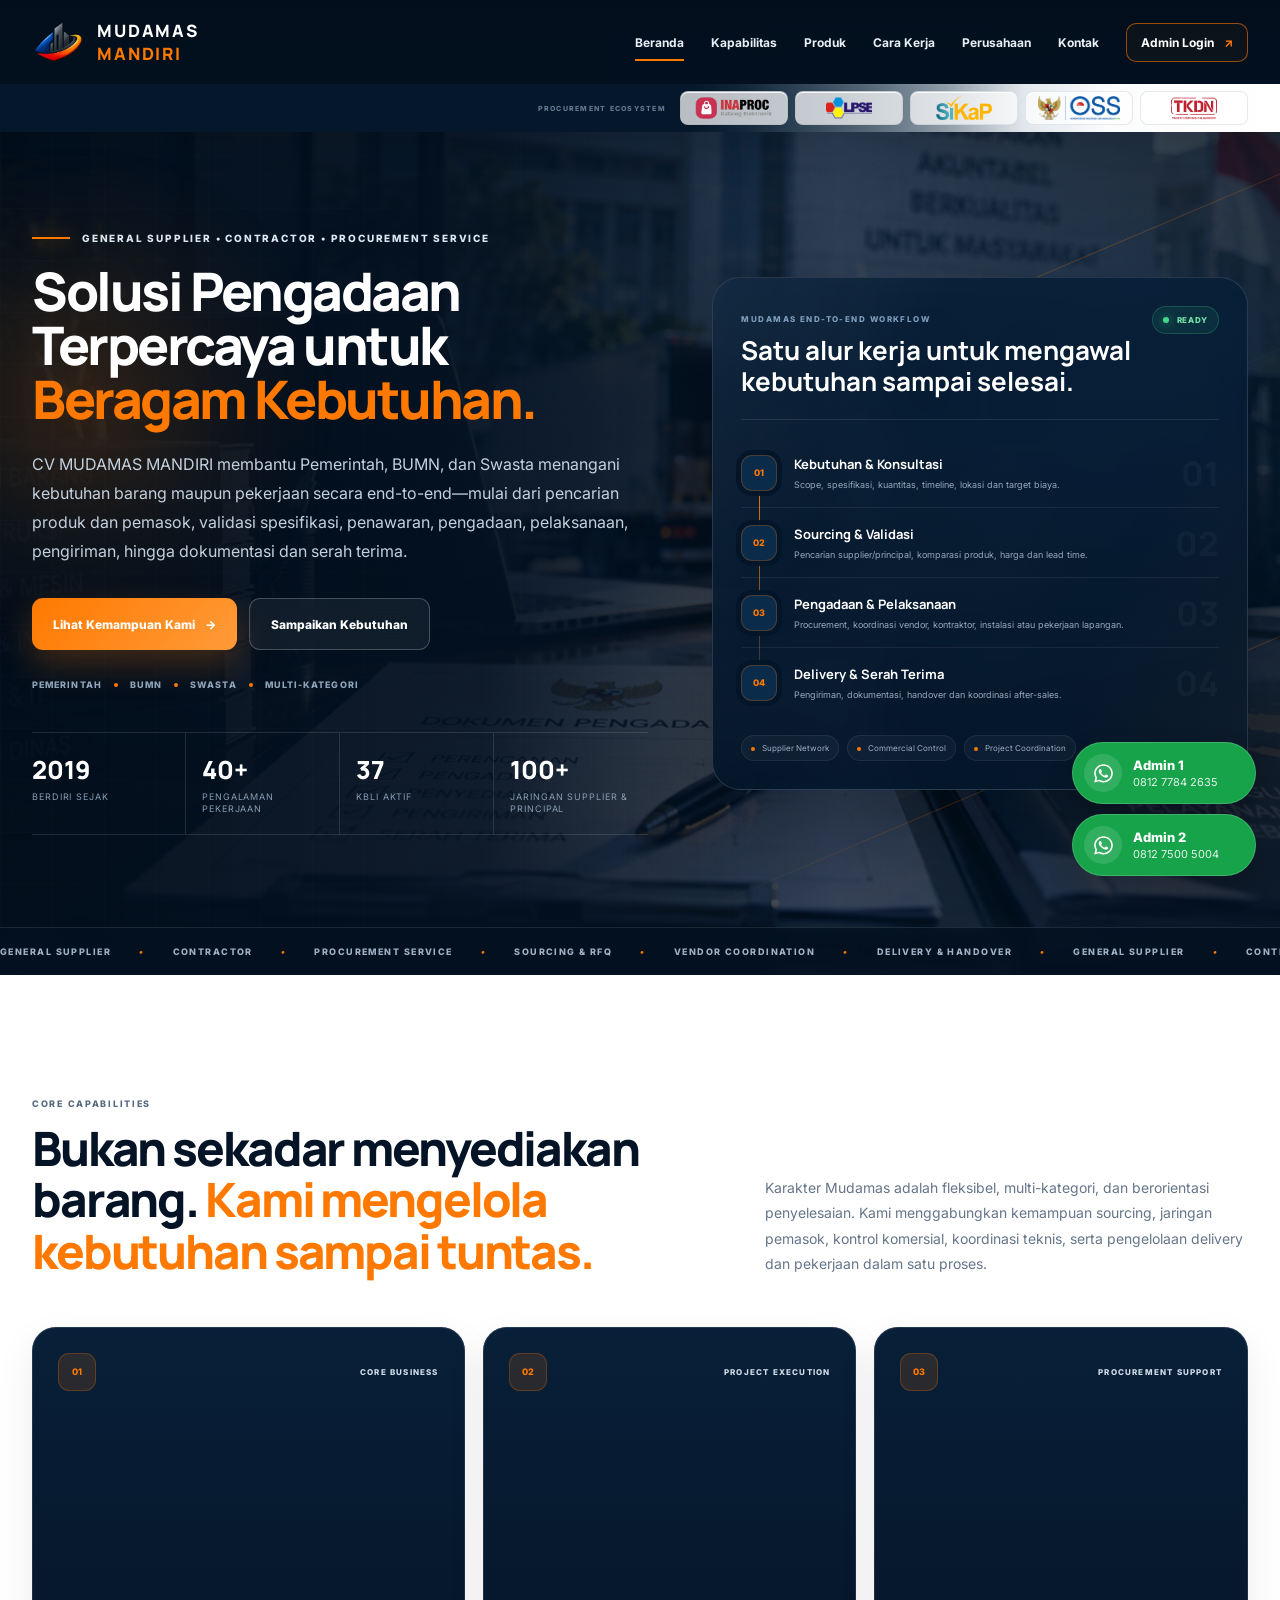
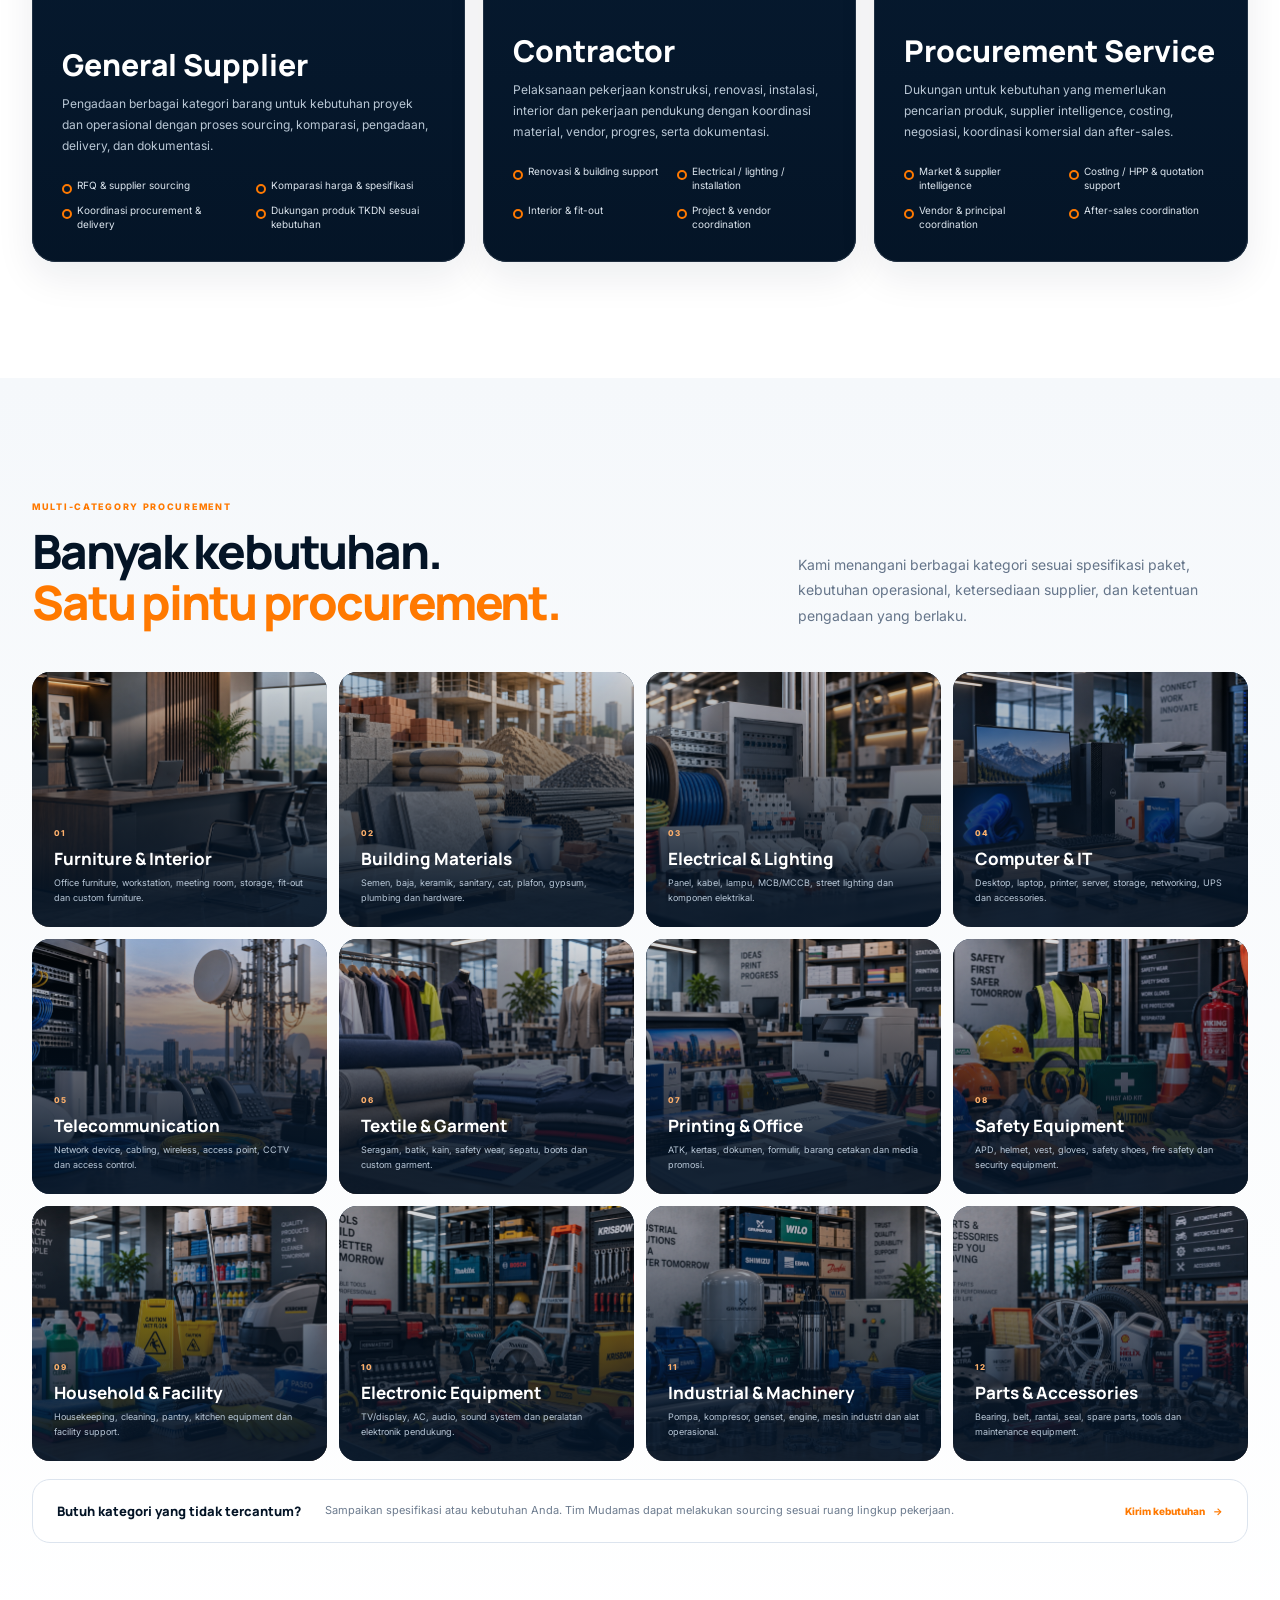
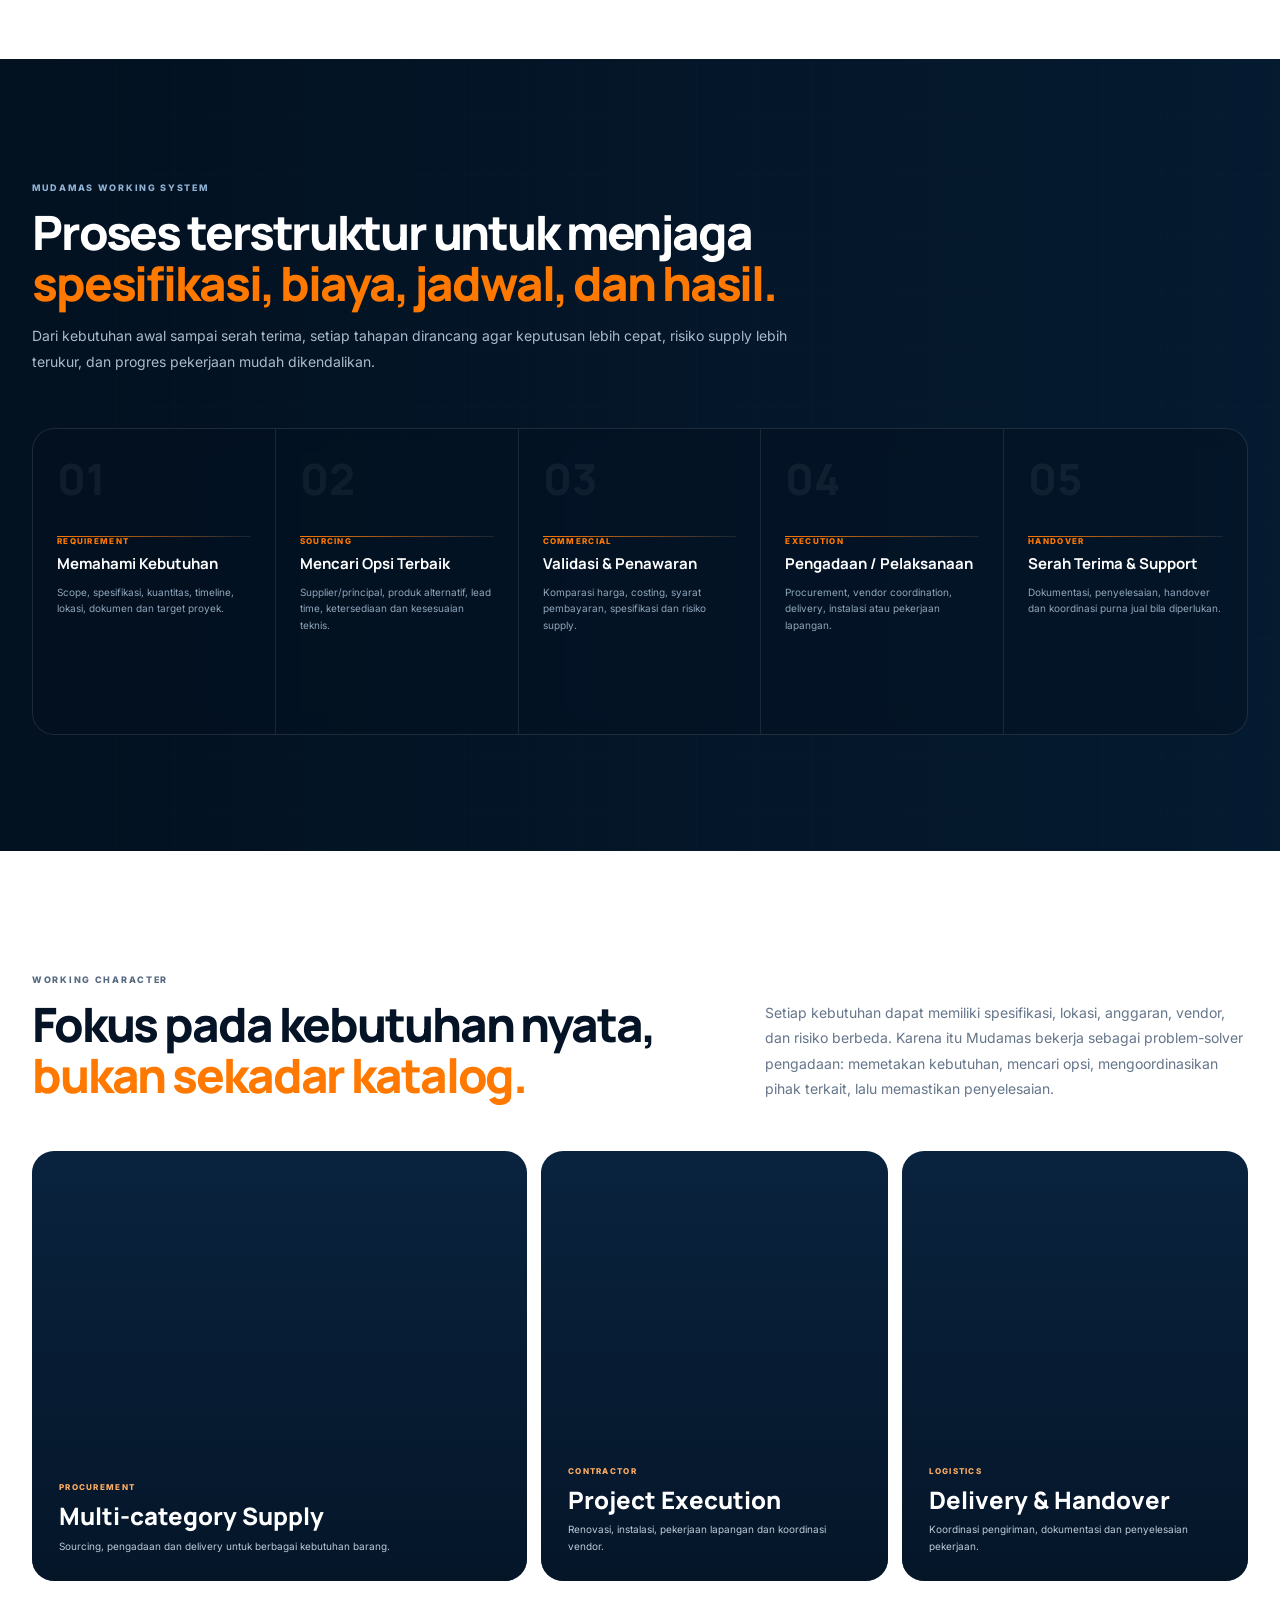
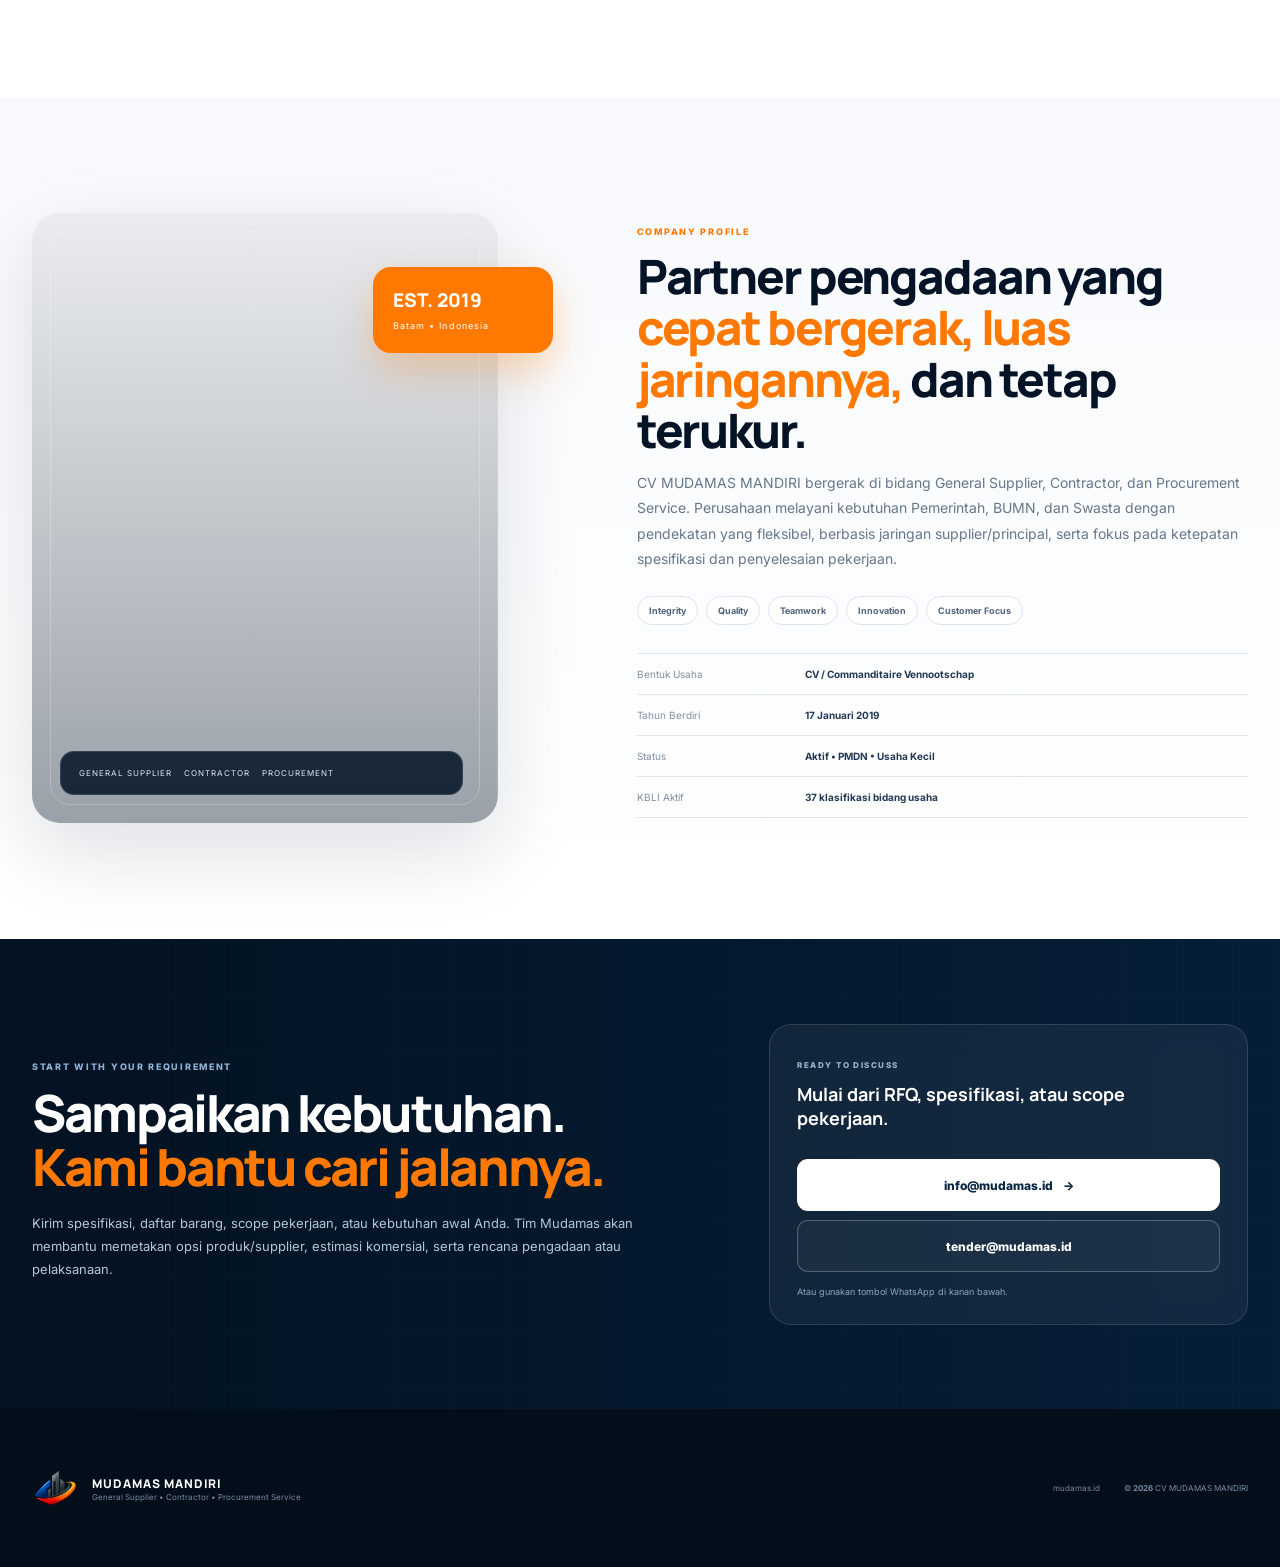
==== commit 098de074: "Update index.html" ====
--- a/index.html
+++ b/index.html
@@ -227,7 +227,7 @@
             <h2>Banyak kebutuhan.<br><span>Satu pintu procurement.</span></h2>
           </div>
           <p>
-            Mudamas tidak dibatasi pada satu jenis produk. Kami menangani berbagai kategori sesuai spesifikasi paket, kebutuhan operasional, ketersediaan supplier, dan ketentuan pengadaan yang berlaku.
+            Kami menangani berbagai kategori sesuai spesifikasi paket, kebutuhan operasional, ketersediaan supplier, dan ketentuan pengadaan yang berlaku.
           </p>
         </div>
 
